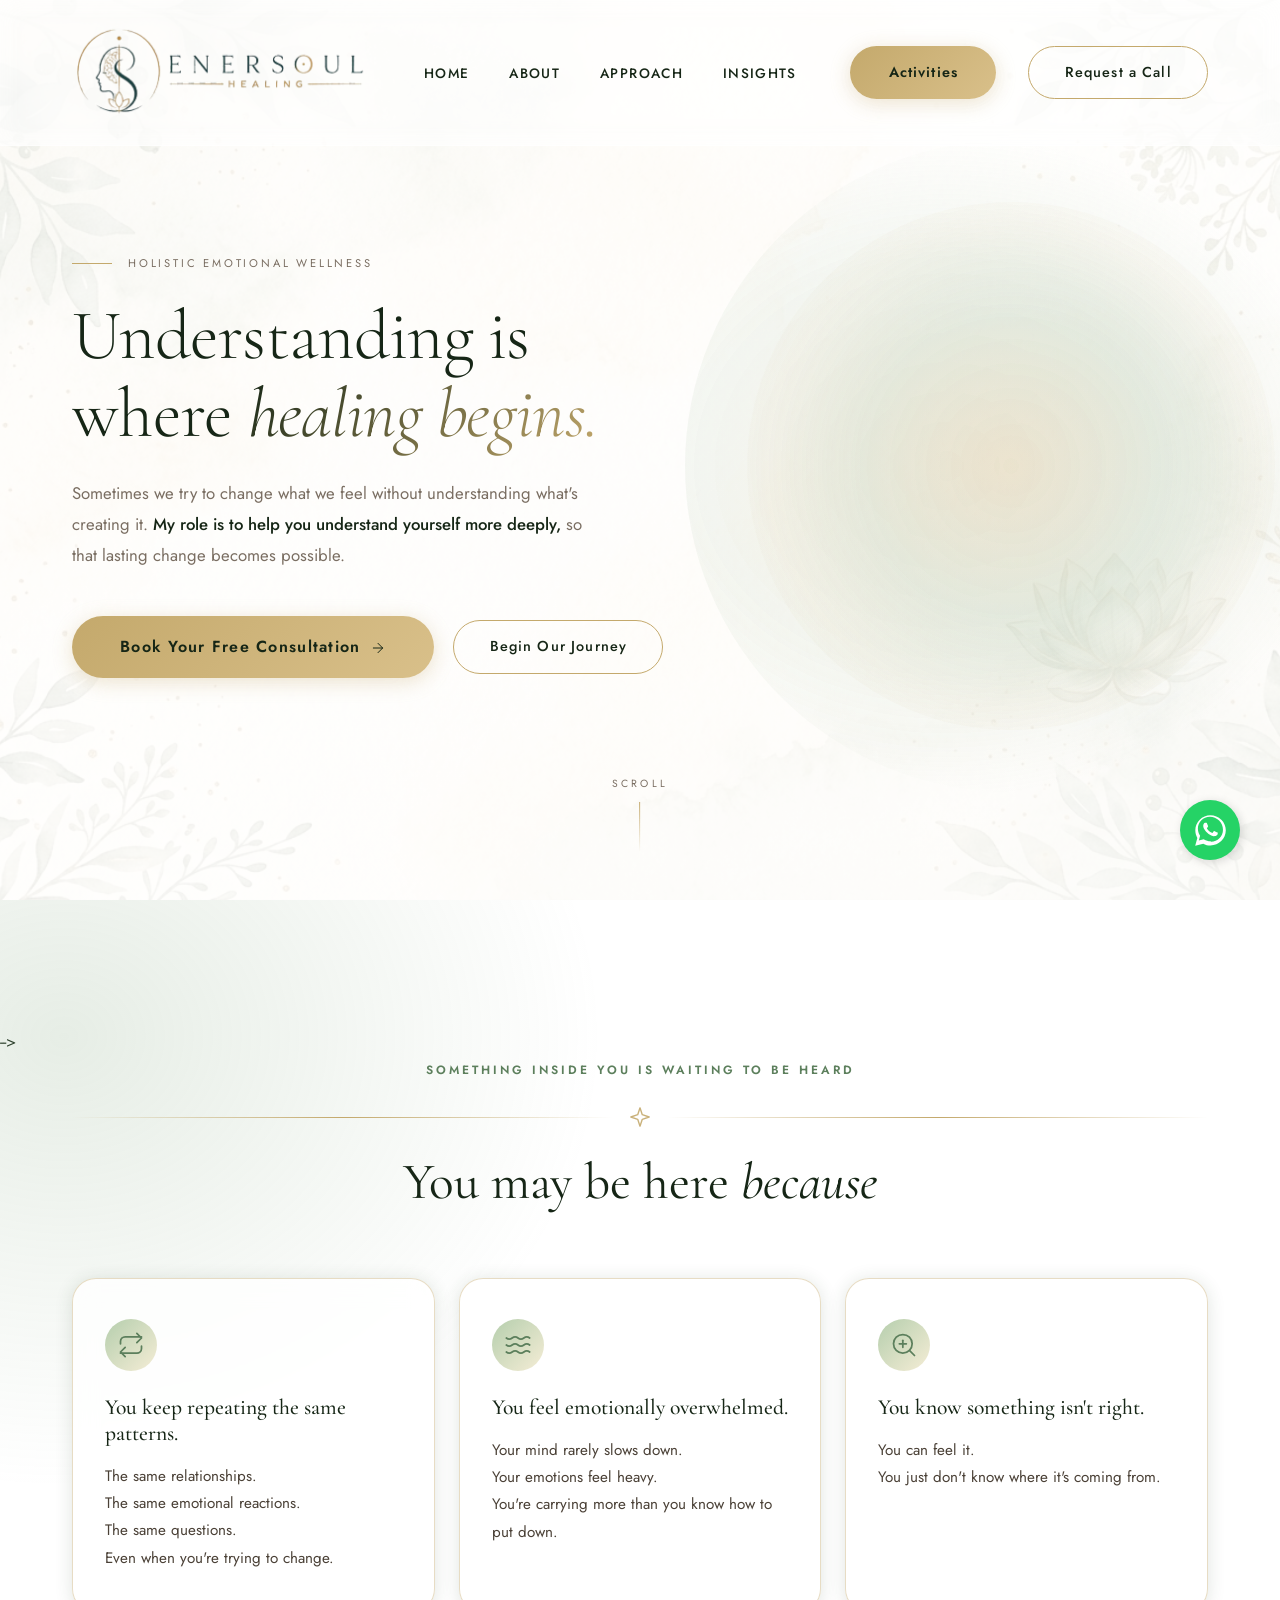
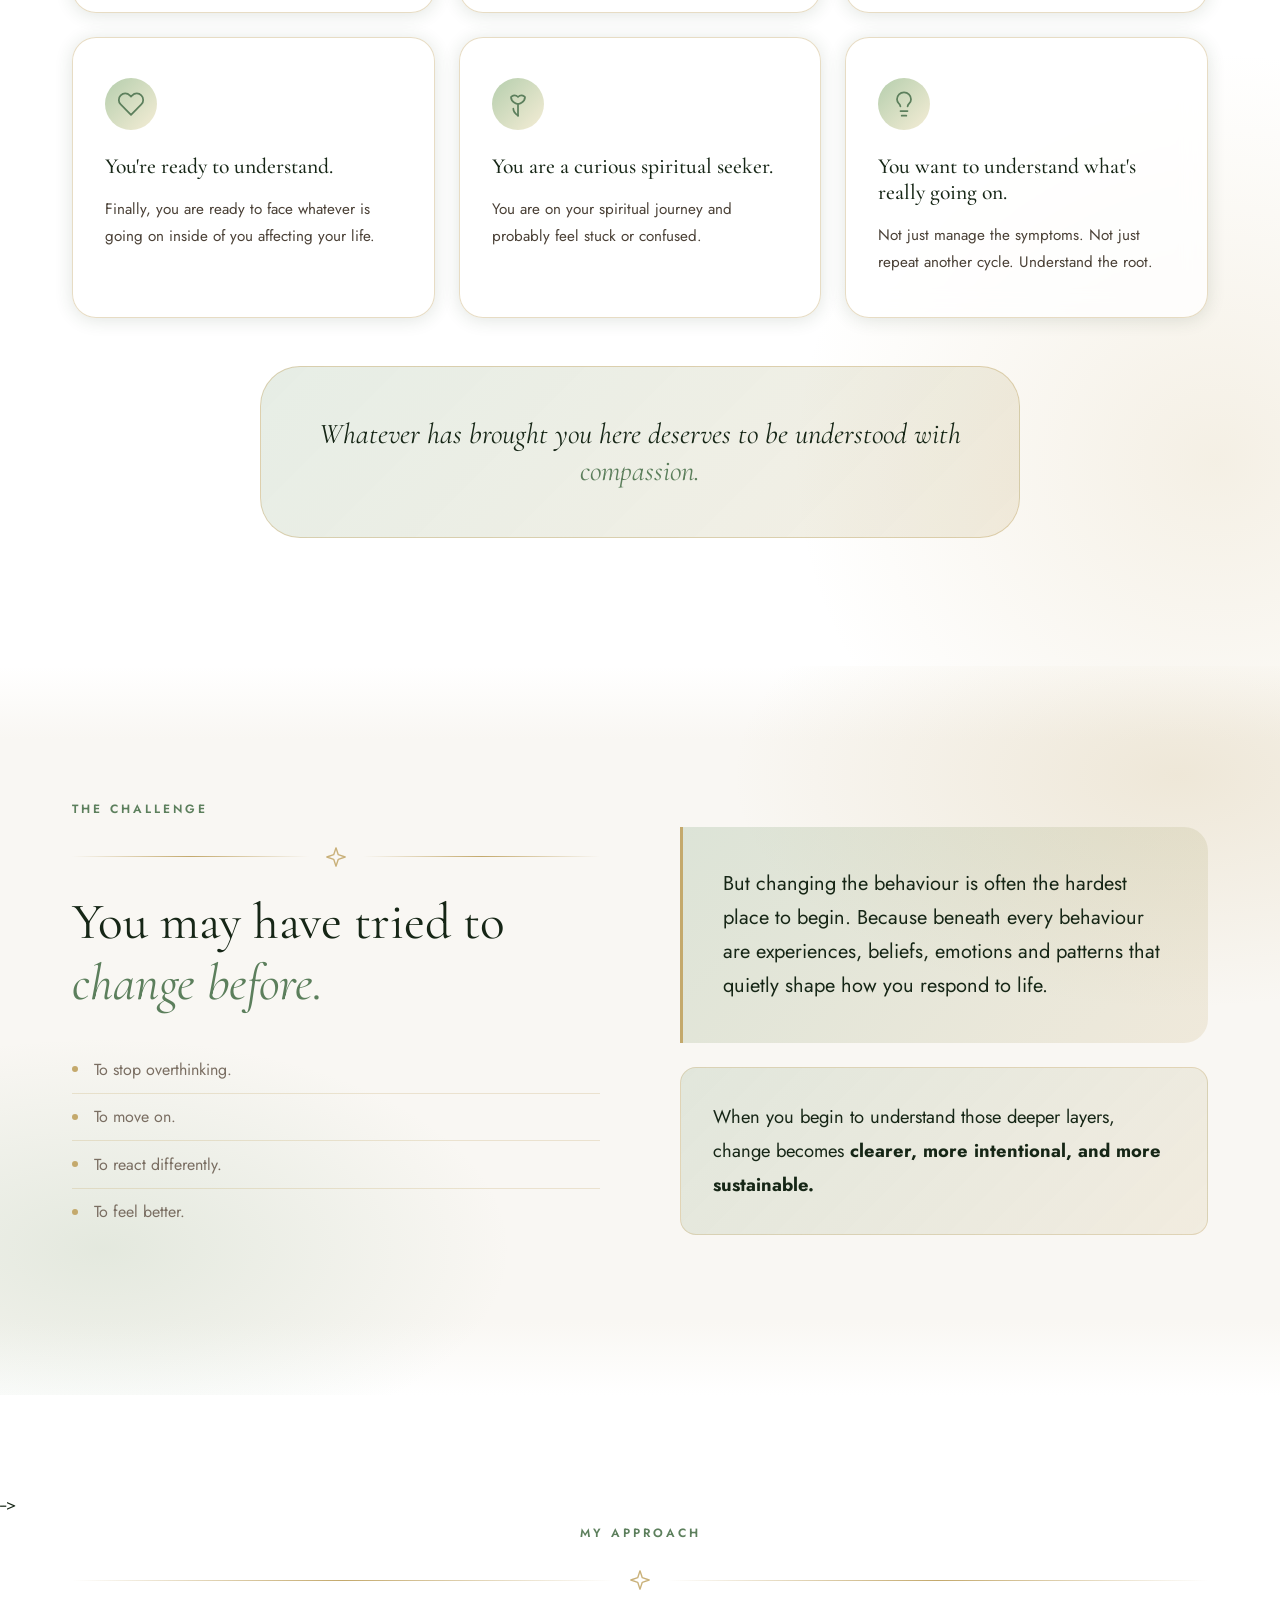
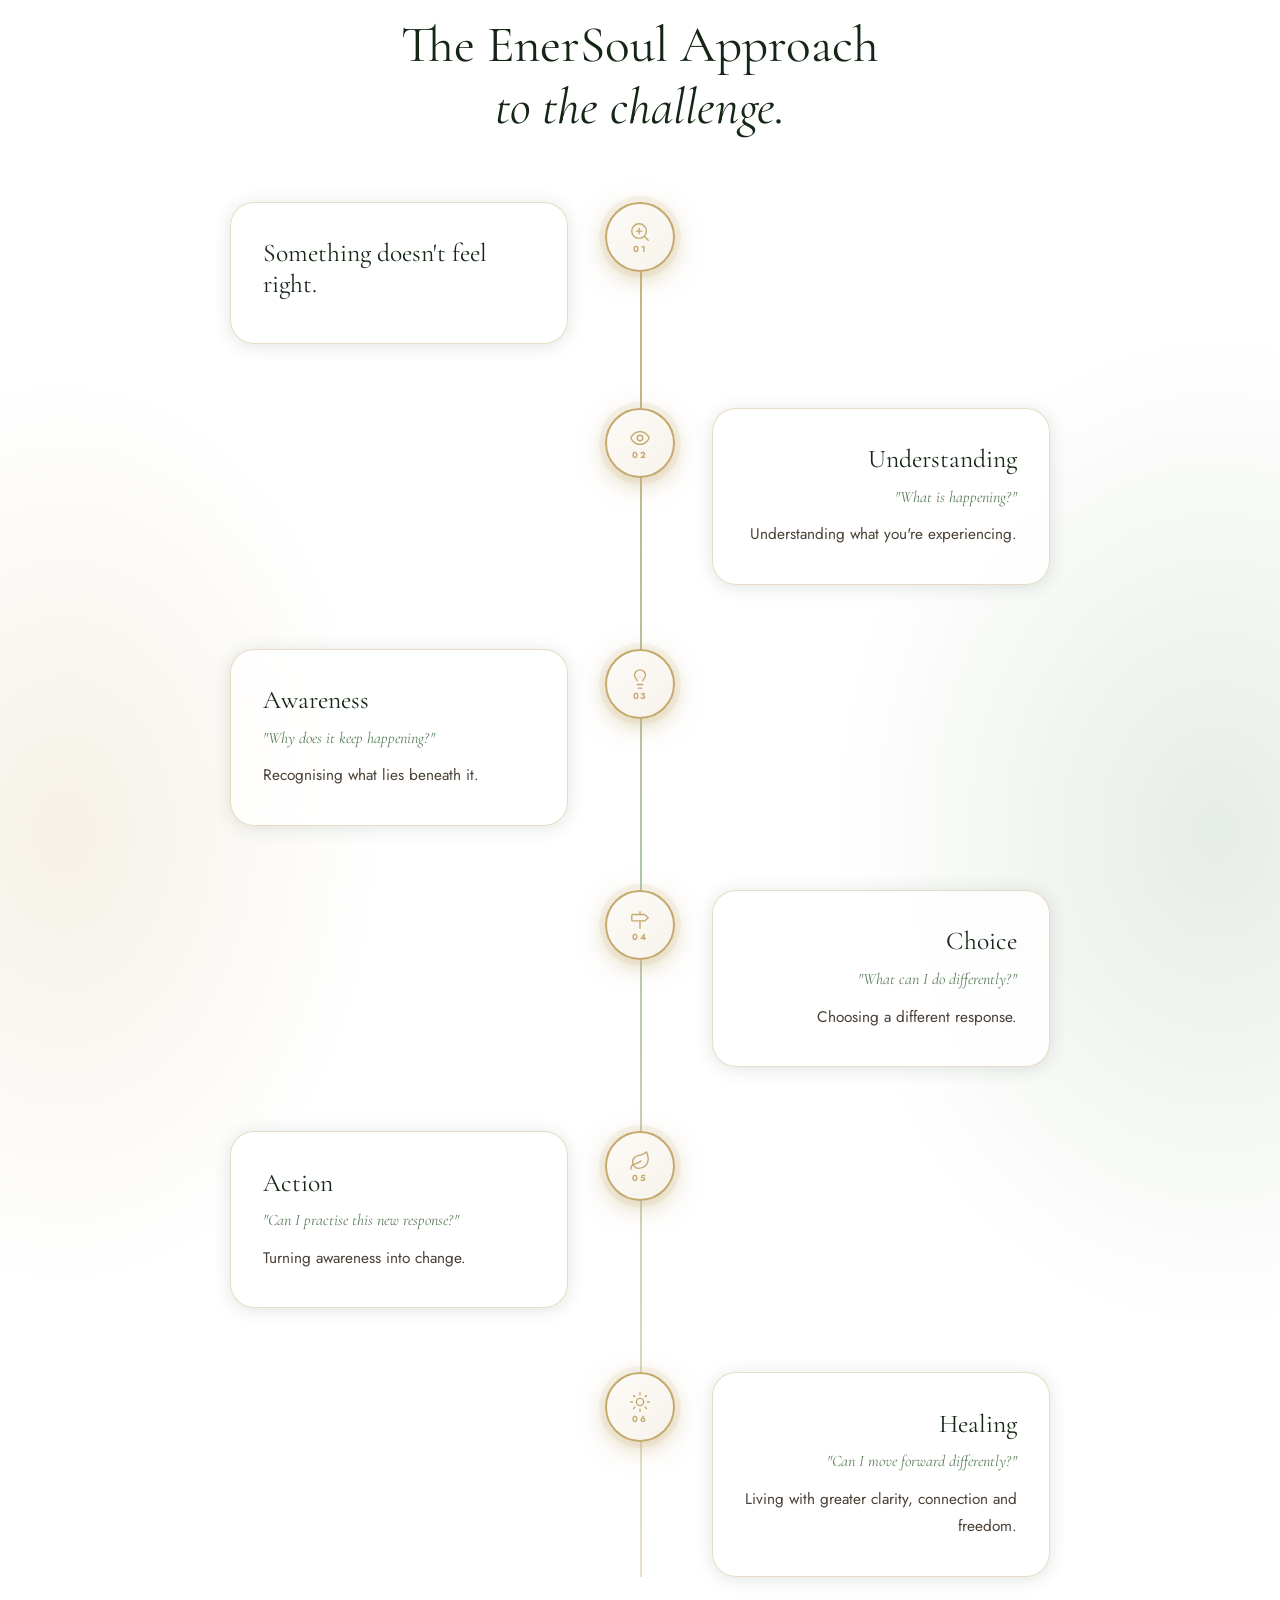
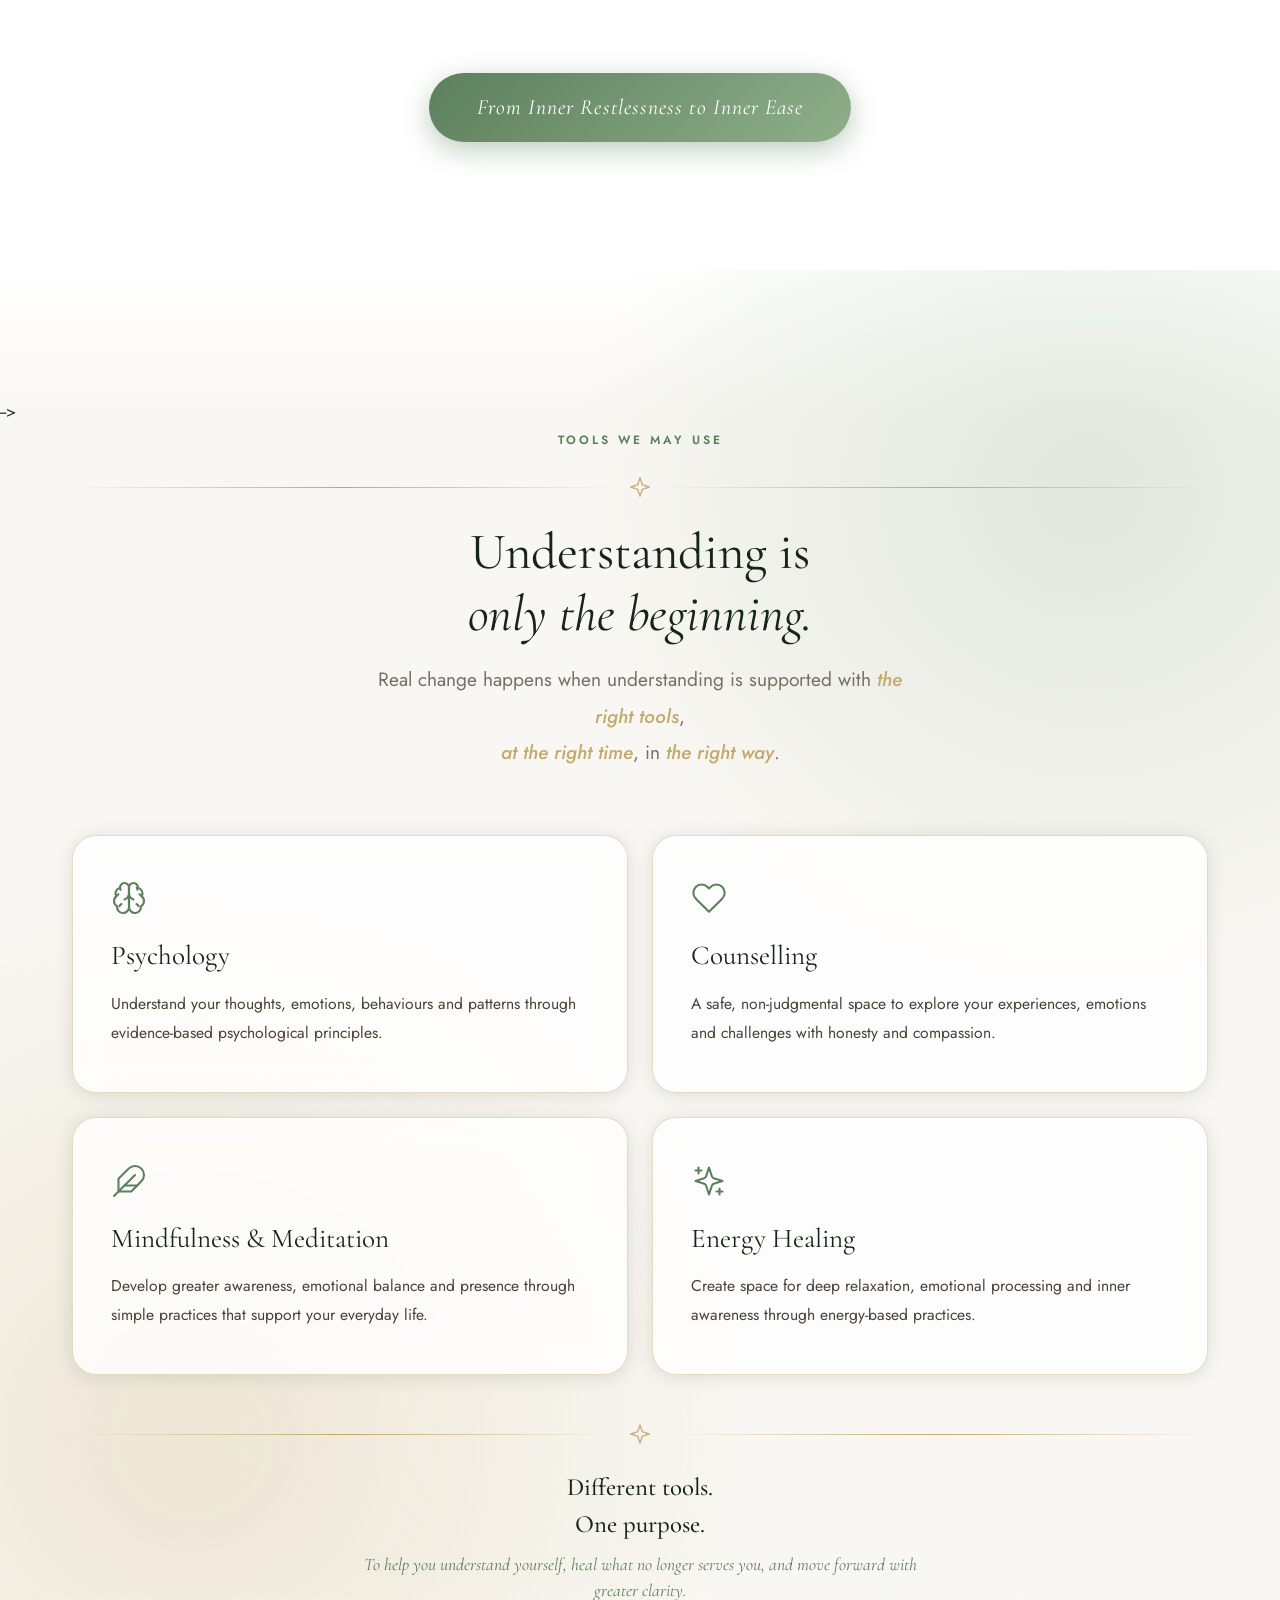
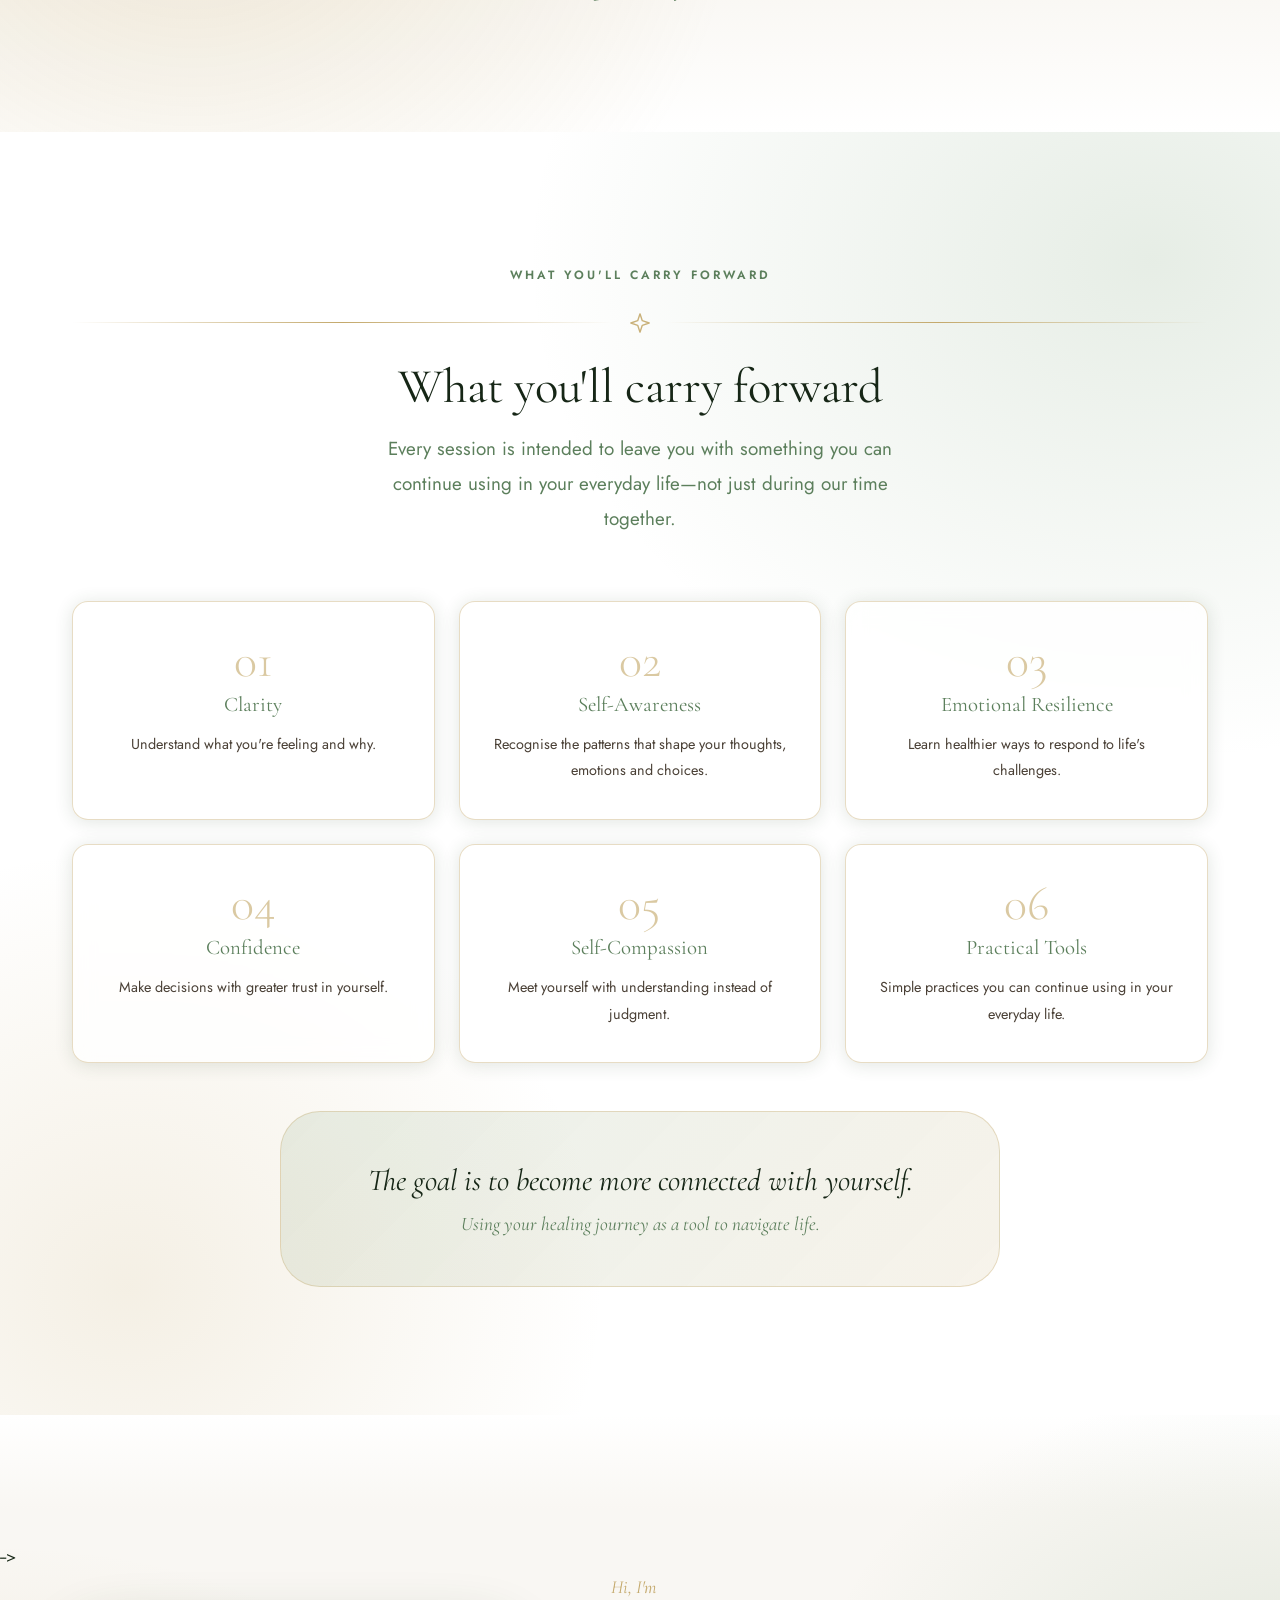
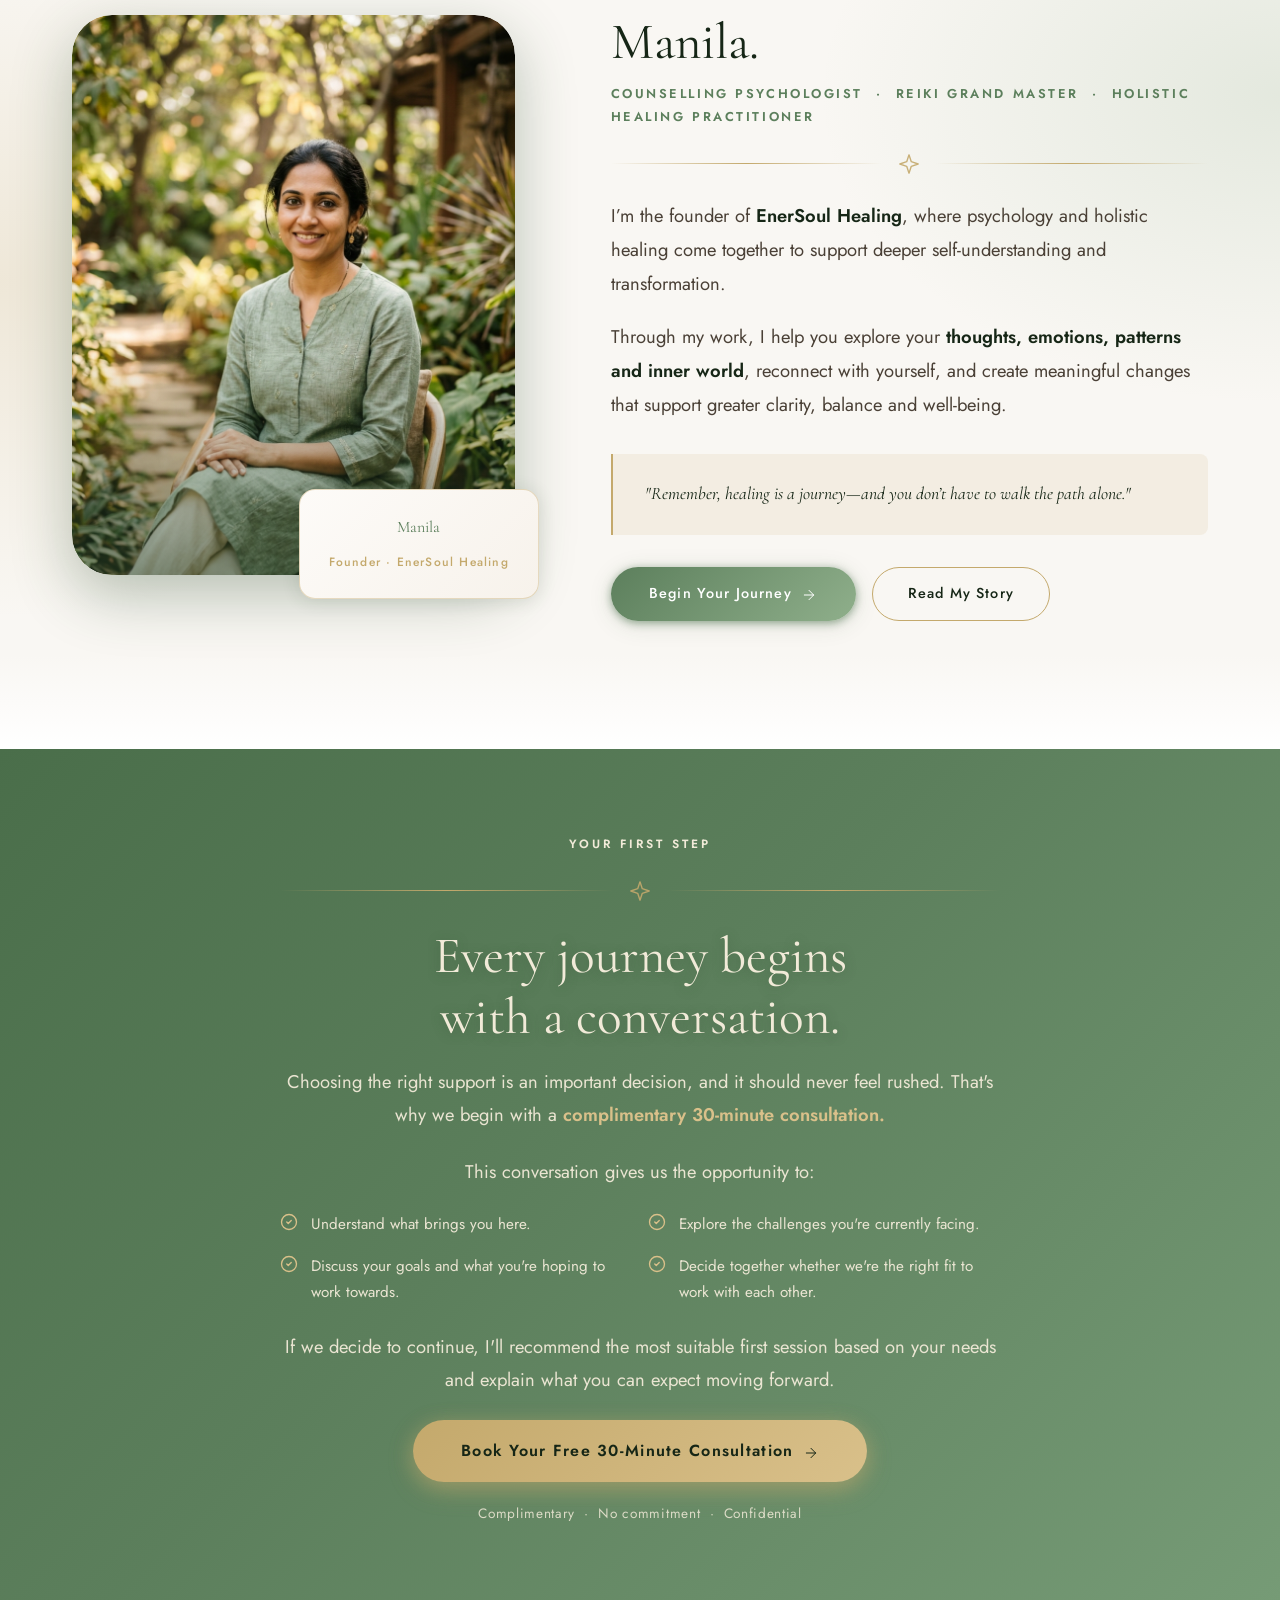
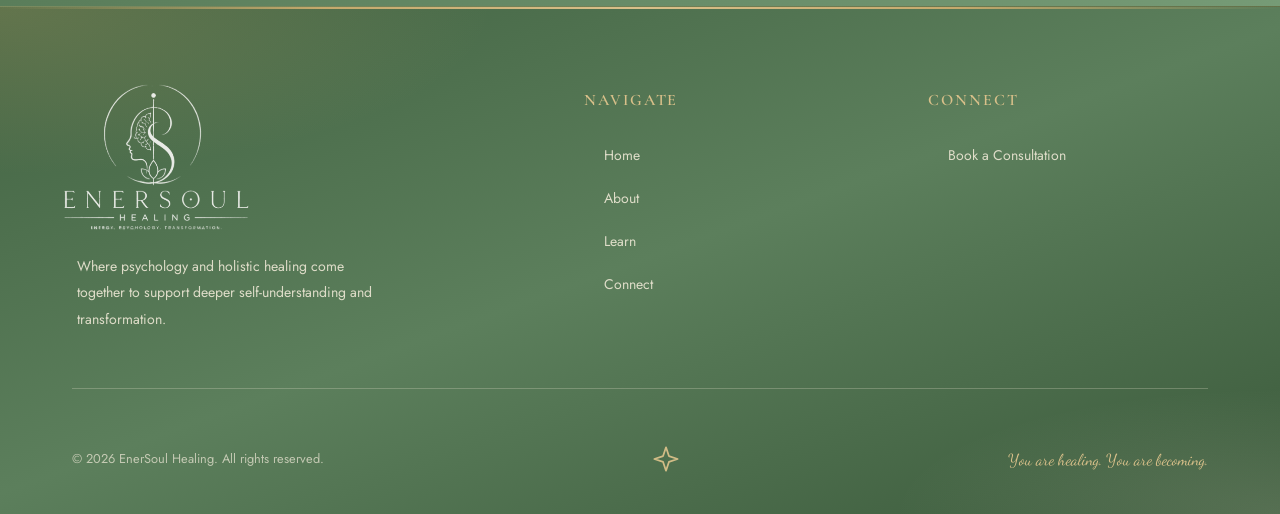
==== index.html @ 6e1fced9 "feat: implement site-wide asset updates, background masking, and automated site management scripts" ====
<!DOCTYPE html>
<html lang="en">

<head>
  <meta charset="UTF-8" />
  <meta name="viewport" content="width=device-width, initial-scale=1.0" />
  <meta name="description"
    content="EnerSoul Healing — Where psychology meets holistic healing. Counselling, energy work and mindfulness with Manila. Book your free 30-minute consultation today." />
  <meta name="keywords"
    content="holistic healing, counselling psychologist, emotional wellness, reiki, mindfulness, inner peace, EnerSoul Healing" />
  <meta property="og:title" content="EnerSoul Healing — Understanding is where healing begins." />
  <meta property="og:description"
    content="A holistic emotional wellness practice where psychology and energy healing come together for deeper self-understanding and transformation." />
  <title>EnerSoul Healing — Understanding is where healing begins.</title>

  <!-- Favicon — Minimalist star/diamond -->
  <link rel="icon" type="image/svg+xml"
    href="data:image/svg+xml,<svg xmlns='http://www.w3.org/2000/svg' viewBox='0 0 24 24' fill='none' stroke='%23C4A96C' stroke-width='1.5' stroke-linecap='round' stroke-linejoin='round'><path d='M12 2L14.5 9.5L22 12L14.5 14.5L12 22L9.5 14.5L2 12L9.5 9.5Z'/></svg>" />

  <!-- Stylesheets -->
  <link rel="stylesheet" href="css/style.css" />
  <link rel="stylesheet" href="css/animations.css" />

  <style>
    /* ── SVG Icon System ── */
    .icon {
      display: inline-block;
      width: 1em;
      height: 1em;
      vertical-align: middle;
      fill: none;
      stroke: currentColor;
      stroke-width: 1.5;
      stroke-linecap: round;
      stroke-linejoin: round;
      flex-shrink: 0;
    }

    /* Reason icon wrapper — uses gradient fill circle */
    .reason-icon .icon {
      width: 28px;
      height: 28px;
    }

    .reason-icon {
      color: var(--sage-deep);
    }

    /* Timeline node icon */
    .timeline-node .icon {
      width: 22px;
      height: 22px;
      color: var(--gold);
    }

    /* Modality icon — larger */
    .modality-icon .icon {
      width: 36px;
      height: 36px;
      color: var(--sage-deep);
    }

    /* Pillar label icon */
    .pillar__icon {
      width: 20px;
      height: 20px;
      color: var(--gold);
      flex-shrink: 0;
    }

    /* Gold divider lotus */
    .gold-divider__lotus .icon {
      width: 22px;
      height: 22px;
      color: var(--gold);
      opacity: 0.9;
    }

    /* CTA check icon */
    .cta-check-icon .icon {
      width: 18px;
      height: 18px;
      color: var(--gold-light);
    }

    /* Footer lotus */
    .footer-lotus .icon {
      width: 28px;
      height: 28px;
      color: rgba(196, 169, 108, 0.9);
    }

    /* Button arrow */
    .btn-arrow .icon {
      width: 16px;
      height: 16px;
      transition: transform 0.3s ease;
    }

    .btn:hover .btn-arrow .icon {
      transform: translateX(5px);
    }
  </style>
</head>

<body>


  <!-- ════════════════════════════════════════
       SVG ICON SPRITE (hidden)
  ════════════════════════════════════════ -->
  <svg xmlns="http://www.w3.org/2000/svg" style="display:none" aria-hidden="true">
    <defs>

      <!-- Lotus / divider motif (changed to 4-point star) -->
      <symbol id="icon-lotus" viewBox="0 0 24 24" fill="none" stroke-linecap="round" stroke-linejoin="round">
        <path d="M12 2L14.5 9.5L22 12L14.5 14.5L12 22L9.5 14.5L2 12L9.5 9.5Z" />
      </symbol>

      <!-- Cycle / patterns (reason 1) -->
      <symbol id="icon-cycle" viewBox="0 0 24 24" fill="none" stroke-linecap="round" stroke-linejoin="round">
        <path d="M17 2l4 4-4 4" />
        <path d="M3 11V9a4 4 0 0 1 4-4h14" />
        <path d="M7 22l-4-4 4-4" />
        <path d="M21 13v2a4 4 0 0 1-4 4H3" />
      </symbol>

      <!-- Waves / overwhelm (reason 2) -->
      <symbol id="icon-waves" viewBox="0 0 24 24" fill="none" stroke-linecap="round" stroke-linejoin="round">
        <path d="M2 6c.6.5 1.2 1 2.5 1C7 7 7 5 9.5 5c2.6 0 2.4 2 5 2 2.5 0 2.5-2 5-2 1.3 0 1.9.5 2.5 1" />
        <path d="M2 12c.6.5 1.2 1 2.5 1 2.5 0 2.5-2 5-2 2.6 0 2.4 2 5 2 2.5 0 2.5-2 5-2 1.3 0 1.9.5 2.5 1" />
        <path d="M2 18c.6.5 1.2 1 2.5 1 2.5 0 2.5-2 5-2 2.6 0 2.4 2 5 2 2.5 0 2.5-2 5-2 1.3 0 1.9.5 2.5 1" />
      </symbol>

      <!-- Search / something isn't right (reason 3) -->
      <symbol id="icon-search" viewBox="0 0 24 24" fill="none" stroke-linecap="round" stroke-linejoin="round">
        <circle cx="11" cy="11" r="8" />
        <path d="m21 21-4.35-4.35" />
        <line x1="11" y1="8" x2="11" y2="14" />
        <line x1="8" y1="11" x2="14" y2="11" />
      </symbol>

      <!-- Seedling / ready to understand (reason 4) -->
      <symbol id="icon-seedling" viewBox="0 0 24 24" fill="none" stroke-linecap="round" stroke-linejoin="round">
        <path d="M12 22V12" />
        <path d="M12 12C12 12 6 11 6 6C6 6 9 3 12 6C15 3 18 6 18 6C18 11 12 12 12 12Z" />
        <path d="M12 22C12 22 8 19 8 16" />
      </symbol>

      <!-- Star / spiritual seeker (reason 5) -->
      <symbol id="icon-star" viewBox="0 0 24 24" fill="none" stroke-linecap="round" stroke-linejoin="round">
        <polygon
          points="12 2 15.09 8.26 22 9.27 17 14.14 18.18 21.02 12 17.77 5.82 21.02 7 14.14 2 9.27 8.91 8.26 12 2" />
      </symbol>

      <!-- Eye / understanding (timeline 1) -->
      <symbol id="icon-eye" viewBox="0 0 24 24" fill="none" stroke-linecap="round" stroke-linejoin="round">
        <path d="M2 12s3-7 10-7 10 7 10 7-3 7-10 7-10-7-10-7Z" />
        <circle cx="12" cy="12" r="3" />
      </symbol>

      <!-- Lightbulb / awareness (timeline 2) -->
      <symbol id="icon-bulb" viewBox="0 0 24 24" fill="none" stroke-linecap="round" stroke-linejoin="round">
        <path d="M9 18h6" />
        <path d="M10 22h4" />
        <path
          d="M15.09 14c.18-.98.65-1.74 1.41-2.5A4.65 4.65 0 0 0 18 8 6 6 0 0 0 6 8c0 1 .23 2.23 1.5 3.5A4.61 4.61 0 0 1 8.91 14" />
      </symbol>

      <!-- Milestone / choice (timeline 3) -->
      <symbol id="icon-branch" viewBox="0 0 24 24" fill="none" stroke-linecap="round" stroke-linejoin="round">
        <path d="M12 13v8" />
        <path d="M12 3v3" />
        <path d="M4 6a1 1 0 0 0-1 1v5a1 1 0 0 0 1 1h13l4-3.5L17 6Z" />
      </symbol>

      <!-- Leaf / action (timeline 4) -->
      <symbol id="icon-leaf" viewBox="0 0 24 24" fill="none" stroke-linecap="round" stroke-linejoin="round">
        <path d="M11 20A7 7 0 0 1 9.8 6.1C15.5 5 17 4.48 19 2c1 2 2 4.18 2 8 0 5.5-4.78 10-10 10Z" />
        <path d="M2 21c0-3 1.85-5.36 5.08-6C9.5 14.52 12 13 13 12" />
      </symbol>

      <!-- Sun / healing (timeline 5) -->
      <symbol id="icon-healing" viewBox="0 0 24 24" fill="none" stroke-linecap="round" stroke-linejoin="round">
        <circle cx="12" cy="12" r="4" />
        <path d="M12 2v2" />
        <path d="M12 20v2" />
        <path d="m4.93 4.93 1.41 1.41" />
        <path d="m17.66 17.66 1.41 1.41" />
        <path d="M2 12h2" />
        <path d="M20 12h2" />
        <path d="m6.34 17.66-1.41 1.41" />
        <path d="m19.07 4.93-1.41 1.41" />
      </symbol>

      <!-- Brain / psychology (modality 1) -->
      <symbol id="icon-brain" viewBox="0 0 24 24" fill="none" stroke-linecap="round" stroke-linejoin="round">
        <path d="M12 5a3 3 0 1 0-5.997.125 4 4 0 0 0-2.526 5.77 4 4 0 0 0 .556 6.588A4 4 0 1 0 12 18Z" />
        <path d="M12 5a3 3 0 1 1 5.997.125 4 4 0 0 1 2.526 5.77 4 4 0 0 1-.556 6.588A4 4 0 1 1 12 18Z" />
        <path d="M15 13a4.5 4.5 0 0 1-3-4 4.5 4.5 0 0 1-3 4" />
        <path d="M17.6 6.5a3 3 0 0 0-.4-1.4" />
        <path d="M6 5.1a3 3 0 0 0 .4 1.4" />
        <path d="M3.5 10.9A4 4 0 0 1 5 9.5" />
        <path d="M20.5 10.9A4 4 0 0 0 19 9.5" />
        <path d="M5.6 17.5A4 4 0 0 1 7 16" />
        <path d="M18.4 17.5A4 4 0 0 0 17 16" />
        <path d="M12 5v13" />
      </symbol>

      <!-- Heart-hands / counselling (modality 2) -->
      <symbol id="icon-heart" viewBox="0 0 24 24" fill="none" stroke-linecap="round" stroke-linejoin="round">
        <path
          d="M20.84 4.61a5.5 5.5 0 0 0-7.78 0L12 5.67l-1.06-1.06a5.5 5.5 0 0 0-7.78 7.78l1.06 1.06L12 21.23l7.78-7.78 1.06-1.06a5.5 5.5 0 0 0 0-7.78z" />
      </symbol>

      <!-- Feather / mindfulness (modality 3) -->
      <symbol id="icon-feather" viewBox="0 0 24 24" fill="none" stroke-linecap="round" stroke-linejoin="round">
        <path d="M20.24 12.24a6 6 0 0 0-8.49-8.49L5 10.5V19h8.5z" />
        <line x1="16" y1="8" x2="2" y2="22" />
        <line x1="17.5" y1="15" x2="9" y2="15" />
      </symbol>

      <!-- Zap / energy healing (modality 4) -->
      <symbol id="icon-zap" viewBox="0 0 24 24" fill="none" stroke-linecap="round" stroke-linejoin="round">
        <path d="M13 2 3 14h9l-1 8 10-12h-9l1-8z" />
      </symbol>

      <!-- Circle-dot / Mind pillar -->
      <symbol id="icon-mind" viewBox="0 0 24 24" fill="none" stroke-linecap="round" stroke-linejoin="round">
        <circle cx="12" cy="12" r="10" />
        <path d="M12 6v6l4 2" />
      </symbol>

      <!-- Ripple / Emotion pillar -->
      <symbol id="icon-emotion" viewBox="0 0 24 24" fill="none" stroke-linecap="round" stroke-linejoin="round">
        <circle cx="12" cy="12" r="4" />
        <path d="M12 2a10 10 0 0 1 0 20" />
        <path d="M12 2a10 10 0 0 0 0 20" />
      </symbol>

      <!-- Sparkles / Energy pillar -->
      <symbol id="icon-sparkles" viewBox="0 0 24 24" fill="none" stroke-linecap="round" stroke-linejoin="round">
        <path
          d="m12 3-1.912 5.813a2 2 0 0 1-1.275 1.275L3 12l5.813 1.912a2 2 0 0 1 1.275 1.275L12 21l1.912-5.813a2 2 0 0 1 1.275-1.275L21 12l-5.813-1.912a2 2 0 0 1-1.275-1.275L12 3Z" />
        <path d="M5 3v4" />
        <path d="M19 17v4" />
        <path d="M3 5h4" />
        <path d="M17 19h4" />
      </symbol>

      <!-- Moon / Subconscious pillar -->
      <symbol id="icon-moon" viewBox="0 0 24 24" fill="none" stroke-linecap="round" stroke-linejoin="round">
        <path d="M12 3a6 6 0 0 0 9 9 9 9 0 1 1-9-9Z" />
      </symbol>

      <!-- Infinity / Soul pillar -->
      <symbol id="icon-infinity" viewBox="0 0 24 24" fill="none" stroke-linecap="round" stroke-linejoin="round">
        <path d="M12 12c-2-2.5-4-4-6-4a4 4 0 0 0 0 8c2 0 4-1.5 6-4z" />
        <path d="M12 12c2 2.5 4 4 6 4a4 4 0 0 0 0-8c-2 0-4 1.5-6 4z" />
      </symbol>

      <!-- Check / CTA list -->
      <symbol id="icon-check" viewBox="0 0 24 24" fill="none" stroke-linecap="round" stroke-linejoin="round">
        <circle cx="12" cy="12" r="10" />
        <polyline points="9 12 11 14 15 10" />
      </symbol>

      <!-- Arrow right / buttons -->
      <symbol id="icon-arrow" viewBox="0 0 24 24" fill="none" stroke-linecap="round" stroke-linejoin="round">
        <line x1="5" y1="12" x2="19" y2="12" />
        <polyline points="12 5 19 12 12 19" />
      </symbol>

    </defs>
  </svg>

  <!-- ════════════════════════════════════════
       NAVIGATION
  ════════════════════════════════════════ -->
  <nav id="navbar" role="navigation" aria-label="Main navigation">
    <div class="container nav-inner">

      <a href="#hero" class="nav-logo" aria-label="EnerSoul Healing home">
        <img src="assets/logoNav2-removebg-preview.png" alt="EnerSoul Healing Logo" class="nav-logo__img" />
      </a>

      <ul class="nav-links" role="list">
        <li><a href="index.html">Home</a></li>
        <li><a href="about.html">About</a></li>
        <li><a href="index.html#section-modalities">approach</a></li>
        <li><a href="blog.html">Insights</a></li>
      </ul>

      <div class="nav-cta">
        <a href="updates.html" class="btn btn--gold" style="margin-right: 1rem;">Activities</a>
        <a href="#section-cta" class="btn btn--outline" id="nav-book-btn">Request a Call</a>
      </div>

      <!-- Mobile toggle -->
      <button class="nav-toggle" id="nav-toggle" aria-label="Open menu" aria-expanded="false">
        <span></span><span></span><span></span>
      </button>
    </div>
  </nav>

  <!-- Mobile Menu -->
  <div class="mobile-menu" id="mobile-menu" role="dialog" aria-modal="true" aria-label="Mobile navigation">
    <a href="index.html">Home</a>
    <a href="about.html">About</a>
    <a href="index.html#section-modalities">approach</a>
    <a href="blog.html">Insights</a>
    <a href="about.html#section-philosophy">Philosophy</a>
    <a href="updates.html" class="btn btn--gold" style="margin-top:1rem;">Activities</a>
    <a href="#section-cta" class="btn btn--primary" style="margin-top:1rem;">Request a Call</a>
  </div>

  <!-- ════════════════════════════════════════
       HERO — SECTION 1
  ════════════════════════════════════════ -->
  <section id="hero" aria-label="Hero section">

    <div class="hero-bg" aria-hidden="true"></div>

    <!-- Geometric corner accents -->
    <!-- <svg class="geo-accent geo-accent--tl" width="180" height="180" viewBox="0 0 180 180" fill="none"
      aria-hidden="true">
      <circle cx="20" cy="20" r="2" fill="#C4A96C" opacity="0.72" />
      <circle cx="50" cy="15" r="1.5" fill="#8FAF8B" opacity="0.9" />
      <circle cx="15" cy="55" r="1.5" fill="#8FAF8B" opacity="0.72" />
      <circle cx="80" cy="25" r="1" fill="#C4A96C" opacity="0.63" />
      <line x1="30" y1="60" x2="90" y2="10" stroke="#C4A96C" stroke-width="0.6" opacity="0.45" />
      <line x1="10" y1="80" x2="60" y2="10" stroke="#8FAF8B" stroke-width="0.6" opacity="0.45" />
      <path d="M40 40 L46 34 L52 40 L46 46Z" stroke="#C4A96C" stroke-width="0.7" fill="none" opacity="0.54" />
    </svg> -->

    <!-- <svg class="geo-accent geo-accent--br" width="180" height="180" viewBox="0 0 180 180" fill="none"
      aria-hidden="true">
      <circle cx="160" cy="160" r="2" fill="#C4A96C" opacity="0.72" />
      <circle cx="130" cy="165" r="1.5" fill="#8FAF8B" opacity="0.9" />
      <circle cx="165" cy="125" r="1.5" fill="#8FAF8B" opacity="0.72" />
      <circle cx="100" cy="155" r="1" fill="#C4A96C" opacity="0.63" />
      <line x1="150" y1="120" x2="90" y2="170" stroke="#C4A96C" stroke-width="0.6" opacity="0.45" />
      <path d="M134 134 L140 128 L146 134 L140 140Z" stroke="#C4A96C" stroke-width="0.7" fill="none" opacity="0.54" />
    </svg> -->

    <div class="container">
      <div class="hero-split">

        <!-- Left: text content -->
        <div class="hero-content">
          <div class="hero-eyebrow">
            <span class="hero-eyebrow__line"></span>
            <span
              style="font-size:0.7rem;letter-spacing:0.25em;text-transform:uppercase;color:var(--taupe);font-family:var(--font-body);">Holistic
              Emotional Wellness</span>
          </div>
          <h1 class="hero-heading">
            Understanding is<br />
            where <em>healing begins.</em>
          </h1>

          <p class="hero-subheading">
            Sometimes we try to change what we feel without understanding what's creating it.
            <strong>My role is to help you understand yourself more deeply,</strong>
            so that lasting change becomes possible.
          </p>

          <div class="hero-actions">
            <a href="https://wa.me/919024952636?text=Hi%2C%20I%20would%20like%20to%20enquire%20about%20your%20approach."
              target="_blank" class="btn btn--gold btn--lg" id="hero-cta-primary">
              Book Your Free Consultation
              <span class="btn-arrow"><svg class="icon">
                  <use href="#icon-arrow" />
                </svg></span>
            </a>
            <a href="#section-reasons" class="btn btn--outline" id="hero-cta-secondary">
              Begin Our Journey
            </a>
          </div>
        </div>

        <!-- Right: logo animation (green-screen keyed via canvas) -->
        <div class="hero-video-wrap" aria-hidden="true">
          <!-- Ambient halo background -->
          <div
            style="position:absolute;inset:-18%;border-radius:50%;background:radial-gradient(ellipse at 40% 50%, rgba(196,169,108,0.13) 0%, rgba(143,175,139,0.1) 45%, transparent 72%);z-index:0;pointer-events:none;">
          </div>

          <div class="hero-video-ring hero-video-ring--outer"></div>
          <div class="hero-video-ring hero-video-ring--inner"></div>

          <!-- Hidden source video with no-bg green-screen version -->
          <video id="hero-logo-src" class="hero-logo-video-src" src="assets/logoanimation.mp4" autoplay loop muted
            playsinline crossorigin="anonymous" aria-hidden="true"></video>

          <!-- Canvas where green pixels are replaced with transparent -->
          <canvas id="hero-logo-canvas" class="hero-logo-canvas" aria-hidden="true"></canvas>

          <div class="hero-video-glow"></div>
        </div>

      </div>
    </div>

    <div class="hero-scroll" aria-hidden="true">
      <span class="hero-scroll__text">Scroll</span>
      <div class="hero-scroll__line"></div>
    </div>
  </section>

  <!-- ════════════════════════════════════════
       YOU MAY BE HERE — SECTION 2
  ════════════════════════════════════════ -->
  <section id="section-reasons" aria-label="Why you may be here">

    <!-- Sacred geometry: concentric rings top-right -->
    <!-- <svg class="section-decor section-decor--tr" width="260" height="260" viewBox="0 0 260 260" fill="none"
      aria-hidden="true">
      <circle cx="230" cy="30" r="80" stroke="#C4A96C" stroke-width="0.6" opacity="0.32" />
      <circle cx="230" cy="30" r="55" stroke="#8FAF8B" stroke-width="0.6" opacity="0.32" />
      <circle cx="230" cy="30" r="32" stroke="#C4A96C" stroke-width="0.8" opacity="0.27" />
      <!-- diamond node -->
    <path d="M228 28 L232 24 L236 28 L232 32Z" stroke="#C4A96C" stroke-width="0.8" fill="none" opacity="0.63" />
    <!-- radiating lines -->
    <line x1="230" y1="30" x2="170" y2="90" stroke="#C4A96C" stroke-width="0.5" opacity="0.22" />
    <line x1="230" y1="30" x2="260" y2="80" stroke="#8FAF8B" stroke-width="0.5" opacity="0.22" />
    </svg> -->

    <!-- Dot cluster bottom-left -->
    <!-- <svg class="section-decor section-decor--bl" width="180" height="180" viewBox="0 0 180 180" fill="none"
      aria-hidden="true">
      <circle cx="30" cy="150" r="2.5" fill="#8FAF8B" opacity="0.45" />
      <circle cx="55" cy="160" r="1.8" fill="#C4A96C" opacity="0.36" />
      <circle cx="20" cy="125" r="1.5" fill="#8FAF8B" opacity="0.32" />
      <circle cx="75" cy="155" r="1.2" fill="#C4A96C" opacity="0.32" />
      <circle cx="45" cy="140" r="1" fill="#8FAF8B" opacity="0.27" />
      <line x1="30" y1="150" x2="75" y2="130" stroke="#C4A96C" stroke-width="0.5" opacity="0.22" />
    </svg> -->

    <div class="container">

      <div class="section-header reveal">
        <span class="section-label">Something inside you is waiting to be heard</span>
        <div class="gold-divider" aria-hidden="true">
          <span class="gold-divider__lotus"><svg class="icon">
              <use href="#icon-lotus" />
            </svg></span>
        </div>
        <h2>You may be here <em>because</em></h2>
      </div>

      <div class="reasons-grid stagger-children">

        <div class="reason-card" id="reason-card-1">
          <div class="reason-icon" aria-hidden="true">
            <svg class="icon">
              <use href="#icon-cycle" />
            </svg>
          </div>
          <h3>You keep repeating the same patterns.</h3>
          <p>The same relationships.<br />
            The same emotional reactions.<br />
            The same questions.<br />
            Even when you're trying to change.</p>
        </div>

        <div class="reason-card" id="reason-card-2">
          <div class="reason-icon" aria-hidden="true">
            <svg class="icon">
              <use href="#icon-waves" />
            </svg>
          </div>
          <h3>You feel emotionally overwhelmed.</h3>
          <p>Your mind rarely slows down.<br />
            Your emotions feel heavy.<br />
            You're carrying more than you know how to put down.</p>
        </div>

        <div class="reason-card" id="reason-card-3">
          <div class="reason-icon" aria-hidden="true">
            <svg class="icon">
              <use href="#icon-search" />
            </svg>
          </div>
          <h3>You know something isn't right.</h3>
          <p>You can feel it.<br />
            You just don't know where it's coming from.</p>
        </div>

        <div class="reason-card" id="reason-card-4">
          <div class="reason-icon" aria-hidden="true">
            <svg class="icon">
              <use href="#icon-heart" />
            </svg>
          </div>
          <h3>You're ready to understand.</h3>
          <p>Finally, you are ready to face whatever is going on inside of you affecting your life.</p>
        </div>

        <div class="reason-card" id="reason-card-5">
          <div class="reason-icon" aria-hidden="true">
            <svg class="icon">
              <use href="#icon-seedling" />
            </svg>
          </div>
          <h3>You are a curious spiritual seeker.</h3>
          <p>You are on your spiritual journey and probably feel stuck or confused.</p>
        </div>

        <div class="reason-card" id="reason-card-6">
          <div class="reason-icon" aria-hidden="true">
            <svg class="icon">
              <use href="#icon-bulb" />
            </svg>
          </div>
          <h3>You want to understand what's really going on.</h3>
          <p>Not just manage the symptoms. Not just repeat another cycle. Understand the root.</p>
        </div>

      </div>

      <div class="reasons-bottom reveal">
        <p>Whatever has brought you here deserves to be understood with <em>compassion.</em></p>
      </div>

    </div>
  </section>

  <!-- ════════════════════════════════════════
       CHANGE NARRATIVE — SECTION 3
  ════════════════════════════════════════ -->
  <section id="section-change" aria-label="Understanding change">

    <!-- Arc path + diamond nodes left side -->
    <!-- <svg class="section-decor section-decor--cl" width="120" height="300" viewBox="0 0 120 300" fill="none"
      aria-hidden="true">
      <path d="M10,280 Q80,200 20,150 Q-30,100 60,30" stroke="#C4A96C" stroke-width="0.8" fill="none" opacity="0.29" />
      <path d="M8 150 L14 144 L20 150 L14 156Z" stroke="#C4A96C" stroke-width="0.7" fill="rgba(196,169,108,0.14)"
        opacity="0.72" />
      <path d="M58 30 L63 25 L68 30 L63 35Z" stroke="#8FAF8B" stroke-width="0.7" fill="none" opacity="0.63" />
      <circle cx="14" cy="150" r="18" stroke="#8FAF8B" stroke-width="0.5" opacity="0.22" />
    </svg> -->

    <!-- Concentric partial rings right -->
    <!-- <svg class="section-decor section-decor--cr" width="140" height="280" viewBox="0 0 140 280" fill="none"
      aria-hidden="true">
      <circle cx="140" cy="140" r="90" stroke="#8FAF8B" stroke-width="0.6" stroke-dasharray="4 8" opacity="0.27" />
      <circle cx="140" cy="140" r="60" stroke="#C4A96C" stroke-width="0.6" stroke-dasharray="3 7" opacity="0.23" />
      <circle cx="140" cy="140" r="35" stroke="#8FAF8B" stroke-width="0.8" opacity="0.22" />
      <path d="M138 138 L142 134 L146 138 L142 142Z" stroke="#C4A96C" stroke-width="0.8" fill="none" opacity="0.54" />
    </svg> -->

    <div class="container">
      <div class="change-grid">

        <div class="change-left reveal reveal--left">
          <span class="section-label">The Challenge</span>
          <div class="gold-divider" aria-hidden="true">
            <span class="gold-divider__lotus"><svg class="icon">
                <use href="#icon-lotus" />
              </svg></span>
          </div>
          <h2>You may have tried to <span>change before.</span></h2>

          <ul class="change-list" role="list">
            <li><span class="change-list__dot" aria-hidden="true"></span>To stop overthinking.</li>
            <li><span class="change-list__dot" aria-hidden="true"></span>To move on.</li>
            <li><span class="change-list__dot" aria-hidden="true"></span>To react differently.</li>
            <li><span class="change-list__dot" aria-hidden="true"></span>To feel better.</li>
          </ul>
        </div>

        <div class="change-right reveal reveal--right">
          <div class="change-quote">
            <p>But changing the behaviour is often the hardest place to begin. Because beneath every behaviour are
              experiences, beliefs, emotions and patterns that quietly shape how you respond to life.</p>
          </div>
          <div
            style="margin-top: 1.5rem; padding: 2rem; background: linear-gradient(135deg, rgba(143,175,139,0.22), rgba(196,169,108,0.14)); border-radius: 16px; border: 1px solid rgba(196,169,108,0.36);">
            <p style="font-size: 1.15rem; color: var(--forest); margin: 0;">
              When you begin to understand those deeper layers, change becomes <strong>clearer, more intentional, and
                more sustainable.</strong>
            </p>
          </div>
        </div>

      </div>
    </div>
  </section>

  <!-- ════════════════════════════════════════
       APPROACH TIMELINE — SECTION 4
  ════════════════════════════════════════ -->
  <section id="section-approach" aria-label="My approach">

    <!-- Radiating lines top-right (like logo energy lines) -->
    <!-- <svg class="section-decor section-decor--tr" width="200" height="200" viewBox="0 0 200 200" fill="none"
      aria-hidden="true">
      <circle cx="200" cy="0" r="3" fill="#C4A96C" opacity="0.54" />
      <line x1="200" y1="0" x2="100" y2="120" stroke="#C4A96C" stroke-width="0.6" opacity="0.25" />
      <line x1="200" y1="0" x2="130" y2="150" stroke="#8FAF8B" stroke-width="0.6" opacity="0.23" />
      <line x1="200" y1="0" x2="160" y2="160" stroke="#C4A96C" stroke-width="0.5" opacity="0.2" />
      <line x1="200" y1="0" x2="80" y2="90" stroke="#8FAF8B" stroke-width="0.5" opacity="0.2" />
      <line x1="200" y1="0" x2="50" y2="60" stroke="#C4A96C" stroke-width="0.4" opacity="0.16" />
      <circle cx="200" cy="0" r="40" stroke="#C4A96C" stroke-width="0.5" opacity="0.18" />
      <circle cx="200" cy="0" r="75" stroke="#8FAF8B" stroke-width="0.5" opacity="0.16" />
      <!-- diamond at midpoint -->
    <path d="M148 52 L153 47 L158 52 L153 57Z" stroke="#C4A96C" stroke-width="0.7" fill="none" opacity="0.5" />
    </svg> -->

    <!-- Small dot grid bottom-left -->
    <!-- <svg class="section-decor section-decor--bl" width="160" height="160" viewBox="0 0 160 160" fill="none"
      aria-hidden="true">
      <circle cx="20" cy="140" r="2" fill="#8FAF8B" opacity="0.4" />
      <circle cx="40" cy="148" r="1.5" fill="#C4A96C" opacity="0.32" />
      <circle cx="60" cy="142" r="1.5" fill="#8FAF8B" opacity="0.29" />
      <circle cx="25" cy="125" r="1.2" fill="#C4A96C" opacity="0.25" />
      <circle cx="50" cy="130" r="1" fill="#8FAF8B" opacity="0.23" />
      <circle cx="75" cy="150" r="1" fill="#C4A96C" opacity="0.23" />
    </svg> -->

    <div class="container">

      <div class="section-header reveal">
        <span class="section-label">My Approach</span>
        <div class="gold-divider" aria-hidden="true">
          <span class="gold-divider__lotus"><svg class="icon">
              <use href="#icon-lotus" />
            </svg></span>
        </div>
        <h2>The EnerSoul Approach<br /><em>to the challenge.</em></h2>
      </div>

      <div class="timeline" role="list">

        <div class="timeline-item" role="listitem" id="timeline-1">
          <div class="timeline-node" aria-hidden="true">
            <svg class="icon">
              <use href="#icon-search" />
            </svg>
            <div class="timeline-node-label">01</div>
          </div>
          <div class="timeline-content">
            <h3>Something doesn't feel right.</h3>
          </div>
        </div>

        <div class="timeline-item" role="listitem" id="timeline-2">
          <div class="timeline-node" aria-hidden="true">
            <svg class="icon">
              <use href="#icon-eye" />
            </svg>
            <div class="timeline-node-label">02</div>
          </div>
          <div class="timeline-content">
            <h3>Understanding</h3>
            <p class="timeline-q">"What is happening?"</p>
            <p>Understanding what you're experiencing.</p>
          </div>
        </div>

        <div class="timeline-item" role="listitem" id="timeline-3">
          <div class="timeline-node" aria-hidden="true">
            <svg class="icon">
              <use href="#icon-bulb" />
            </svg>
            <div class="timeline-node-label">03</div>
          </div>
          <div class="timeline-content">
            <h3>Awareness</h3>
            <p class="timeline-q">"Why does it keep happening?"</p>
            <p>Recognising what lies beneath it.</p>
          </div>
        </div>

        <div class="timeline-item" role="listitem" id="timeline-4">
          <div class="timeline-node" aria-hidden="true">
            <svg class="icon">
              <use href="#icon-branch" />
            </svg>
            <div class="timeline-node-label">04</div>
          </div>
          <div class="timeline-content">
            <h3>Choice</h3>
            <p class="timeline-q">"What can I do differently?"</p>
            <p>Choosing a different response.</p>
          </div>
        </div>

        <div class="timeline-item" role="listitem" id="timeline-5">
          <div class="timeline-node" aria-hidden="true">
            <svg class="icon">
              <use href="#icon-leaf" />
            </svg>
            <div class="timeline-node-label">05</div>
          </div>
          <div class="timeline-content">
            <h3>Action</h3>
            <p class="timeline-q">"Can I practise this new response?"</p>
            <p>Turning awareness into change.</p>
          </div>
        </div>

        <div class="timeline-item" role="listitem" id="timeline-6">
          <div class="timeline-node" aria-hidden="true">
            <svg class="icon">
              <use href="#icon-healing" />
            </svg>
            <div class="timeline-node-label">06</div>
          </div>
          <div class="timeline-content">
            <h3>Healing</h3>
            <p class="timeline-q">"Can I move forward differently?"</p>
            <p>Living with greater clarity, connection and freedom.</p>
          </div>
        </div>

      </div>

      <div class="timeline-end">
        <span class="end-tag">From Inner Restlessness to Inner Ease</span>
      </div>

    </div>
  </section>

  <!-- ════════════════════════════════════════
       HOW WE WORK TOGETHER — SECTION 5
  ════════════════════════════════════════ -->
  <section id="section-modalities" aria-label="How we work together">

    <!-- Sacred geometry: full ring + nodes top-left -->
    <!-- <svg class="section-decor section-decor--tl" width="240" height="240" viewBox="0 0 240 240" fill="none"
      aria-hidden="true">
      <circle cx="20" cy="20" r="100" stroke="#8FAF8B" stroke-width="0.6" opacity="0.25" />
      <circle cx="20" cy="20" r="70" stroke="#C4A96C" stroke-width="0.6" stroke-dasharray="4 9" opacity="0.23" />
      <circle cx="20" cy="20" r="42" stroke="#8FAF8B" stroke-width="0.8" opacity="0.22" />
      <!-- 4 diamond nodes at compass points of inner ring -->
    <path d="M60 18 L64 14 L68 18 L64 22Z" stroke="#C4A96C" stroke-width="0.7" fill="none" opacity="0.54" />
    <path d="M18 58 L22 54 L26 58 L22 62Z" stroke="#8FAF8B" stroke-width="0.7" fill="none" opacity="0.5" />
    <!-- radiating lines from center -->
    <line x1="20" y1="20" x2="120" y2="120" stroke="#C4A96C" stroke-width="0.5" opacity="0.18" />
    <line x1="20" y1="20" x2="20" y2="130" stroke="#8FAF8B" stroke-width="0.5" opacity="0.18" />
    <line x1="20" y1="20" x2="130" y2="20" stroke="#C4A96C" stroke-width="0.4" opacity="0.16" />
    </svg> -->

    <!-- Arc path bottom-right -->
    <!-- <svg class="section-decor section-decor--br" width="200" height="200" viewBox="0 0 200 200" fill="none"
      aria-hidden="true">
      <path d="M200,50 Q140,130 180,200" stroke="#C4A96C" stroke-width="0.8" fill="none" opacity="0.29" />
      <path d="M200,10 Q110,110 170,200" stroke="#8FAF8B" stroke-width="0.7" fill="none" opacity="0.23" />
      <circle cx="200" cy="50" r="1.8" fill="#C4A96C" opacity="0.54" />
      <circle cx="180" cy="200" r="1.5" fill="#8FAF8B" opacity="0.45" />
      <path d="M192 125 L197 120 L202 125 L197 130Z" stroke="#C4A96C" stroke-width="0.7" fill="none" opacity="0.5" />
    </svg> -->

    <div class="container">

      <div class="section-header reveal">
        <span class="section-label">Tools we may use</span>
        <div class="gold-divider" aria-hidden="true">
          <span class="gold-divider__lotus"><svg class="icon">
              <use href="#icon-lotus" />
            </svg></span>
        </div>
        <h2 class="modalities-heading">Understanding is<br /><em>only the beginning.</em></h2>
        <p class="modalities-subheading">Real change happens when understanding is supported with <span
            class="highlight-gold">the right tools</span>,<br /><span class="highlight-gold">at the right time</span>,
          in <span class="highlight-gold">the right way</span>.</p>
      </div>

      <div class="modalities-grid">

        <div class="modality-card" id="modality-psychology">
          <span class="modality-icon" aria-hidden="true">
            <svg class="icon">
              <use href="#icon-brain" />
            </svg>
          </span>
          <h3>Psychology</h3>
          <p>Understand your thoughts, emotions, behaviours and patterns through evidence-based psychological
            principles.</p>
        </div>

        <div class="modality-card" id="modality-counselling">
          <span class="modality-icon" aria-hidden="true">
            <svg class="icon">
              <use href="#icon-heart" />
            </svg>
          </span>
          <h3>Counselling</h3>
          <p>A safe, non-judgmental space to explore your experiences, emotions and challenges with honesty and
            compassion.</p>
        </div>

        <div class="modality-card" id="modality-mindfulness">
          <span class="modality-icon" aria-hidden="true">
            <svg class="icon">
              <use href="#icon-feather" />
            </svg>
          </span>
          <h3>Mindfulness &amp; Meditation</h3>
          <p>Develop greater awareness, emotional balance and presence through simple practices that support your
            everyday life.</p>
        </div>

        <div class="modality-card" id="modality-energy">
          <span class="modality-icon" aria-hidden="true">
            <svg class="icon">
              <use href="#icon-sparkles" />
            </svg>
          </span>
          <h3>Energy Healing</h3>
          <p>Create space for deep relaxation, emotional processing and inner awareness through energy-based practices.
          </p>
        </div>

      </div>

      <div class="modalities-closing reveal">
        <div class="gold-divider" aria-hidden="true">
          <span class="gold-divider__lotus"><svg class="icon">
              <use href="#icon-lotus" />
            </svg></span>
        </div>
        <p class="modalities-closing__text">Different tools.<br />
          One purpose.<br />
          <em>To help you understand yourself, heal what no longer serves you, and move forward with greater
            clarity.</em>
        </p>
      </div>

    </div>
  </section>

  <!-- ════════════════════════════════════════
       WHAT YOU'LL CARRY FORWARD — SECTION 6
  ════════════════════════════════════════ -->
  <section id="section-outcomes" aria-label="What you'll carry forward">

    <!-- Radiating energy lines top-right (logo sunburst) -->
    <!-- <svg class="section-decor section-decor--tr" width="220" height="220" viewBox="0 0 220 220" fill="none"
      aria-hidden="true">
      <circle cx="220" cy="0" r="5" fill="#C4A96C" opacity="0.45" />
      <circle cx="220" cy="0" r="55" stroke="#C4A96C" stroke-width="0.5" opacity="0.18" />
      <circle cx="220" cy="0" r="100" stroke="#8FAF8B" stroke-width="0.5" stroke-dasharray="3 8" opacity="0.16" />
      <line x1="220" y1="0" x2="90" y2="130" stroke="#C4A96C" stroke-width="0.5" opacity="0.22" />
      <line x1="220" y1="0" x2="120" y2="160" stroke="#8FAF8B" stroke-width="0.5" opacity="0.2" />
      <line x1="220" y1="0" x2="60" y2="90" stroke="#C4A96C" stroke-width="0.4" opacity="0.18" />
      <line x1="220" y1="0" x2="150" y2="100" stroke="#8FAF8B" stroke-width="0.4" opacity="0.18" />
      <path d="M163 57 L168 52 L173 57 L168 62Z" stroke="#C4A96C" stroke-width="0.7" fill="none" opacity="0.5" />
    </svg> -->

    <!-- Dot cluster + arc bottom-left -->
    <!-- <svg class="section-decor section-decor--bl" width="200" height="200" viewBox="0 0 200 200" fill="none"
      aria-hidden="true">
      <path d="M0,160 Q60,120 30,80 Q0,40 70,20" stroke="#8FAF8B" stroke-width="0.7" fill="none" opacity="0.25" />
      <circle cx="30" cy="170" r="2.5" fill="#8FAF8B" opacity="0.4" />
      <circle cx="55" cy="178" r="1.8" fill="#C4A96C" opacity="0.32" />
      <circle cx="15" cy="155" r="1.5" fill="#8FAF8B" opacity="0.29" />
      <circle cx="70" cy="172" r="1.2" fill="#C4A96C" opacity="0.27" />
      <path d="M28 80 L33 75 L38 80 L33 85Z" stroke="#C4A96C" stroke-width="0.7" fill="none" opacity="0.5" />
    </svg> -->

    <div class="container">

      <div class="section-header reveal">
        <span class="section-label">What You'll Carry Forward</span>
        <div class="gold-divider" aria-hidden="true">
          <span class="gold-divider__lotus"><svg class="icon">
              <use href="#icon-lotus" />
            </svg></span>
        </div>
        <h2 class="outcomes-heading">What you'll carry forward</h2>
        <p class="outcomes-subheading">Every session is intended to leave you with something you can continue using in
          your everyday life—not just during our time together.</p>
      </div>

      <div class="outcomes-grid">

        <div class="outcome-card" id="outcome-1">
          <div class="outcome-number" aria-hidden="true">01</div>
          <h3>Clarity</h3>
          <p>Understand what you're feeling and why.</p>
        </div>

        <div class="outcome-card" id="outcome-2">
          <div class="outcome-number" aria-hidden="true">02</div>
          <h3>Self-Awareness</h3>
          <p>Recognise the patterns that shape your thoughts, emotions and choices.</p>
        </div>

        <div class="outcome-card" id="outcome-3">
          <div class="outcome-number" aria-hidden="true">03</div>
          <h3>Emotional Resilience</h3>
          <p>Learn healthier ways to respond to life's challenges.</p>
        </div>

        <div class="outcome-card" id="outcome-4">
          <div class="outcome-number" aria-hidden="true">04</div>
          <h3>Confidence</h3>
          <p>Make decisions with greater trust in yourself.</p>
        </div>

        <div class="outcome-card" id="outcome-5">
          <div class="outcome-number" aria-hidden="true">05</div>
          <h3>Self-Compassion</h3>
          <p>Meet yourself with understanding instead of judgment.</p>
        </div>

        <div class="outcome-card" id="outcome-6">
          <div class="outcome-number" aria-hidden="true">06</div>
          <h3>Practical Tools</h3>
          <p>Simple practices you can continue using in your everyday life.</p>
        </div>

      </div>

      <div class="outcomes-closing reveal">
        <p class="outcomes-closing__text">The goal is to become more connected with yourself.<br />
          <em>Using your healing journey as a tool to navigate life.</em>
        </p>
      </div>

    </div>
  </section>

  <!-- ════════════════════════════════════════
       ABOUT MANILA — SECTION 7
  ════════════════════════════════════════ -->
  <section id="section-about" aria-label="About Manila">

    <!-- Partial sacred circle left side -->
    <!-- <svg class="section-decor section-decor--cl" width="130" height="350" viewBox="0 0 130 350" fill="none"
      aria-hidden="true">
      <circle cx="0" cy="175" r="120" stroke="#C4A96C" stroke-width="0.7" opacity="0.23" />
      <circle cx="0" cy="175" r="80" stroke="#8FAF8B" stroke-width="0.6" stroke-dasharray="4 8" opacity="0.22" />
      <circle cx="0" cy="175" r="45" stroke="#C4A96C" stroke-width="0.8" opacity="0.2" />
      <!-- diamond at 3 o'clock of inner ring -->
    <path d="M43 173 L47 169 L51 173 L47 177Z" stroke="#C4A96C" stroke-width="0.8" fill="rgba(196,169,108,0.14)"
      opacity="0.72" />
    <!-- radiating lines -->
    <line x1="0" y1="175" x2="100" y2="100" stroke="#C4A96C" stroke-width="0.5" opacity="0.18" />
    <line x1="0" y1="175" x2="110" y2="175" stroke="#8FAF8B" stroke-width="0.5" opacity="0.18" />
    <line x1="0" y1="175" x2="100" y2="250" stroke="#C4A96C" stroke-width="0.4" opacity="0.16" />
    </svg> -->

    <!-- Dot scatter top-right -->
    <!-- <svg class="section-decor section-decor--tr" width="160" height="160" viewBox="0 0 160 160" fill="none"
      aria-hidden="true">
      <circle cx="140" cy="20" r="2.5" fill="#8FAF8B" opacity="0.4" />
      <circle cx="120" cy="10" r="1.8" fill="#C4A96C" opacity="0.32" />
      <circle cx="155" cy="45" r="1.5" fill="#8FAF8B" opacity="0.29" />
      <circle cx="105" cy="25" r="1.2" fill="#C4A96C" opacity="0.27" />
      <circle cx="130" cy="50" r="1" fill="#8FAF8B" opacity="0.23" />
      <line x1="140" y1="20" x2="105" y2="55" stroke="#C4A96C" stroke-width="0.5" opacity="0.18" />
    </svg> -->

    <div class="container">

      <div class="about-grid">

        <div class="about-image-wrap reveal reveal--left">
          <div class="about-image-frame">
            <img src="images/manila.jpg"
              alt="Manila — Founder of EnerSoul Healing, Counselling Psychologist and Reiki Grand Master"
              loading="lazy" />
          </div>
          <div class="about-image-badge">
            <span class="badge-title">Manila</span>
            <span class="badge-sub">Founder · EnerSoul Healing</span>
          </div>
        </div>

        <div class="about-content reveal reveal--right">
          <p class="greeting">Hi, I'm</p>
          <h2>Manila.</h2>
          <p class="role-tag">Counselling Psychologist &nbsp;·&nbsp; Reiki Grand Master &nbsp;·&nbsp; Holistic Healing
            Practitioner</p>

          <div class="gold-divider" aria-hidden="true">
            <span class="gold-divider__lotus"><svg class="icon">
                <use href="#icon-lotus" />
              </svg></span>
          </div>

          <p>I’m the founder of <strong>EnerSoul Healing</strong>, where psychology and holistic healing come together
            to support deeper self-understanding and transformation.</p>

          <p>Through my work, I help you explore your <strong>thoughts, emotions, patterns and inner world</strong>,
            reconnect with yourself, and create meaningful changes that support greater clarity, balance and well-being.
          </p>

          <div class="about-quote">
            <p>"Remember, healing is a journey—and you don’t have to walk the path alone."</p>
          </div>

          <div style="margin-top: 2rem; display: flex; gap: 1rem; flex-wrap: wrap;">
            <a href="https://wa.me/919024952636?text=Hi%2C%20I%20would%20like%20to%20enquire%20about%20your%20approach."
              target="_blank" class="btn btn--primary" id="about-cta-btn">
              Begin Your Journey
              <span class="btn-arrow"><svg class="icon">
                  <use href="#icon-arrow" />
                </svg></span>
            </a>
            <a href="about.html" class="btn btn--outline" id="about-philosophy-btn">Read My Story</a>
          </div>
        </div>

      </div>
    </div>
  </section>



  <!-- ════════════════════════════════════════
       FIRST STEP / CTA — SECTION 9
  ════════════════════════════════════════ -->
  <section id="section-cta" aria-label="Book your consultation">

    <div class="container">
      <div class="cta-content">

        <span class="section-label" style="color: var(--sage-parchment);">Your First Step</span>
        <div class="gold-divider" aria-hidden="true">
          <span class="gold-divider__lotus"><svg class="icon" style="color:var(--gold-light);">
              <use href="#icon-lotus" />
            </svg></span>
        </div>

        <h2>Every journey begins<br />with a conversation.</h2>

        <p class="cta-lead">
          Choosing the right support is an important decision, and it should never feel rushed.
          That's why we begin with a <strong style="color: var(--gold-light); font-weight:600;">complimentary 30-minute
            consultation.</strong>
        </p>

        <p class="cta-lead" style="margin-top: 0.5rem;">
          This conversation gives us the opportunity to:
        </p>

        <div class="cta-checklist" role="list">
          <div class="cta-check-item" role="listitem">
            <span class="cta-check-icon" aria-hidden="true"><svg class="icon">
                <use href="#icon-check" />
              </svg></span>
            <span>Understand what brings you here.</span>
          </div>
          <div class="cta-check-item" role="listitem">
            <span class="cta-check-icon" aria-hidden="true"><svg class="icon">
                <use href="#icon-check" />
              </svg></span>
            <span>Explore the challenges you're currently facing.</span>
          </div>
          <div class="cta-check-item" role="listitem">
            <span class="cta-check-icon" aria-hidden="true"><svg class="icon">
                <use href="#icon-check" />
              </svg></span>
            <span>Discuss your goals and what you're hoping to work towards.</span>
          </div>
          <div class="cta-check-item" role="listitem">
            <span class="cta-check-icon" aria-hidden="true"><svg class="icon">
                <use href="#icon-check" />
              </svg></span>
            <span>Decide together whether we're the right fit to work with each other.</span>
          </div>
        </div>

        <p class="cta-lead" style="margin-top: 0.5rem; margin-bottom: 1.5rem;">
          If we decide to continue, I'll recommend the most suitable first session based on your needs and explain what
          you can expect moving forward.
        </p>

        <div class="cta-actions">
          <a href="https://wa.me/919024952636?text=Hi%2C%20I%20would%20like%20to%20enquire%20about%20your%20approach."
            target="_blank" class="btn btn--gold btn--lg" id="cta-book-btn">
            Book Your Free 30-Minute Consultation
            <span class="btn-arrow"><svg class="icon">
                <use href="#icon-arrow" />
              </svg></span>
          </a>
          <p class="cta-note">Complimentary &nbsp;·&nbsp; No commitment &nbsp;·&nbsp; Confidential</p>
        </div>

      </div>
    </div>

  </section>

  <!-- ════════════════════════════════════════
       FOOTER
  ════════════════════════════════════════ -->
  <footer id="footer" role="contentinfo">
    <div class="container">

      <div class="footer-top">
        <div class="footer-brand">
          <a href="#hero" class="footer-logo" aria-label="EnerSoul Healing home">
            <img src="assets/logo_2-removebg-preview.png" alt="EnerSoul Healing Logo" class="footer-logo__img" />
          </a>
          <p class="footer-tagline">Where psychology and holistic healing come together to support deeper
            self-understanding and transformation.</p>
        </div>

        <div class="footer-links">
          <h5>Navigate</h5>
          <ul role="list">
            <li><a href="index.html">Home</a></li>
            <li><a href="about.html">About</a></li>
            <li><a href="index.html#section-modalities">Learn</a></li>
            <li><a href="index.html#footer">Connect</a></li>
          </ul>
        </div>

        <div class="footer-links">
          <h5>Connect</h5>
          <ul role="list">
            <li><a
                href="https://wa.me/919024952636?text=Hi%2C%20I%20would%20like%20to%20enquire%20about%20your%20approach."
                target="_blank" id="footer-book">Book a Consultation</a></li>
          </ul>
        </div>
      </div>

      <div class="footer-divider" aria-hidden="true"></div>

      <div class="footer-bottom">
        <p>&copy; 2026 EnerSoul Healing. All rights reserved.</p>
        <span class="footer-lotus" aria-hidden="true">
          <svg class="icon">
            <use href="#icon-lotus" />
          </svg>
        </span>
        <p style="font-family: 'Dancing Script', cursive; font-size: 1rem;" class="footer-mantra">You are
          healing. You are becoming.</p>
      </div>

    </div>
  </footer>

  <script src="js/main.js" defer></script>


  <!-- Floating WhatsApp Button -->
  <a href="https://wa.me/919024952636?text=Hi%2C%20I%20would%20like%20to%20enquire%20about%20your%20approach."
    class="whatsapp-float" target="_blank" aria-label="Chat on WhatsApp">
    <svg xmlns="http://www.w3.org/2000/svg" viewBox="0 0 448 512">
      <path
        d="M380.9 97.1C339 55.1 283.2 32 223.9 32c-122.4 0-222 99.6-222 222 0 39.1 10.2 77.3 29.6 111L0 480l117.7-30.9c32.4 17.7 68.9 27 106.1 27h.1c122.3 0 224.1-99.6 224.1-222 0-59.3-23.1-115-65-157zM223.9 413.3c-33 0-65.4-8.9-94-25.7l-6.7-4-69.8 18.3L72 334.1l-4.4-7.1c-18.4-29.6-28.1-63.9-28.1-99 0-96.1 78.2-174.4 174.4-174.4 51.4 0 99.8 20 136.1 56.4 36.3 36.4 56.4 84.8 56.4 136.2 0 96.2-78.2 174.4-174.4 174.4zm95.4-130.8c-5.2-2.6-30.9-15.3-35.7-17-4.8-1.7-8.3-2.6-11.8 2.6-3.5 5.2-13.5 17-16.6 20.5-3.1 3.5-6.1 4-11.3 1.3-5.2-2.6-22.1-8.2-42-26.2-15.5-14-26-31.3-29.1-36.5-3.1-5.2-.3-8 2.3-10.6 2.4-2.4 5.2-6.1 7.8-9.1 2.6-3.1 3.5-5.2 5.2-8.7 1.7-3.5.9-6.6-.4-9.2-1.3-2.6-11.8-28.5-16.1-39-4.3-10.3-8.7-8.9-11.8-9-3.1-.1-6.6-.1-10.1-.1-3.5 0-9.2 1.3-14 6.5-4.8 5.2-18.3 17.9-18.3 43.6 0 25.8 18.8 50.7 21.4 54.2 2.6 3.5 37 56.5 89.6 79.2 12.5 5.4 22.3 8.6 29.9 11 12.6 4 24.1 3.4 33.2 2.1 10.3-1.5 30.9-12.6 35.3-24.8 4.3-12.2 4.3-22.7 3-24.8-1.4-2.1-4.9-3.4-10.1-6.1z" />
    </svg>
  </a>

</body>


</html>
---- css/style.css ----
/* ====================================================
   ENERSOUL HEALING — Main Stylesheet
   Design: Premium botanical watercolor aesthetic
   ==================================================== */

/* ── Google Fonts ── */
@import url('https://fonts.googleapis.com/css2?family=Cormorant+Garamond:ital,wght@0,300;0,400;0,500;0,600;0,700;1,300;1,400;1,500&family=Jost:wght@300;400;500;600&family=Dancing+Script:wght@400;600&display=swap');

/* ── CSS Custom Properties ── */
:root {
  --cream: #FDFBF8;
  --cream-dark: #F7F2EB;
  --sage: #8FAF8B;
  --sage-light: #B5CEAD;
  --sage-deep: #5C7F5C;
  --gold: #C4A96C;
  --gold-light: #D9C08A;
  --gold-pale: #F5EDD6;
  --forest: #162616;
  --taupe: #7A6E62;
  --blush: #E8D5C4;
  --glass: rgba(255, 255, 255, 0.78);
  --glass-border: rgba(196, 169, 108, 0.4);
  --shadow-soft: 0 4px 24px rgba(45, 74, 45, 0.13);
  --shadow-card: 0 2px 18px rgba(45, 74, 45, 0.14);
  --shadow-gold: 0 4px 20px rgba(196, 169, 108, 0.32);

  /* ── Serene Sage palette ── */
  --sage-parchment: #F1EAD8;
  --sage-sand: #D5C7AD;
  --sage-muted: #8A8E75;
  --sage-pale: #BEC5A4;
  --sage-earth: #68604D;

  --font-display: 'Cormorant Garamond', Georgia, serif;
  --font-body: 'Jost', system-ui, sans-serif;
  --font-script: 'Dancing Script', cursive;

  --transition: all 0.4s cubic-bezier(0.25, 0.8, 0.25, 1);
  --transition-slow: all 0.7s cubic-bezier(0.25, 0.8, 0.25, 1);

  --radius-sm: 8px;
  --radius-md: 16px;
  --radius-lg: 24px;
  --radius-xl: 40px;
}

/* ── Reset & Base ── */
*,
*::before,
*::after {
  margin: 0;
  padding: 0;
  box-sizing: border-box;
}

html {
  scroll-behavior: smooth;
  font-size: 16px;
}

body {
  font-family: var(--font-body);
  background-color: #FFFFFF;
  color: var(--forest);
  line-height: 1.7;
  overflow-x: hidden;
  -webkit-font-smoothing: antialiased;
}

img {
  max-width: 100%;
  height: auto;
  display: block;
}

a {
  text-decoration: none;
  color: inherit;
}

/* ── Scrollbar ── */
::-webkit-scrollbar {
  width: 6px;
}

::-webkit-scrollbar-track {
  background: var(--cream);
}

::-webkit-scrollbar-thumb {
  background: var(--sage);
  border-radius: 3px;
}

/* ── Selection ── */
::selection {
  background: var(--gold-pale);
  color: var(--forest);
}

/* ════════════════════════════════════════
   TYPOGRAPHY
════════════════════════════════════════ */
h1,
h2,
h3,
h4 {
  font-family: var(--font-display);
  font-weight: 400;
  line-height: 1.2;
  color: var(--forest);
}

h1 {
  font-size: clamp(2.6rem, 5.5vw, 4.8rem);
  letter-spacing: -0.01em;
}

h2 {
  font-size: clamp(2rem, 4vw, 3.4rem);
}

h3 {
  font-size: clamp(1.4rem, 2.5vw, 2rem);
}

h4 {
  font-size: 1.25rem;
}

p {
  font-size: 1.15rem;
  color: #4A4036;
  line-height: 1.85;
}

.script-text {
  font-family: var(--font-script);
  font-size: 1.3rem;
  color: var(--gold);
}

.section-label {
  font-family: var(--font-body);
  font-size: 0.75rem;
  font-weight: 600;
  letter-spacing: 0.25em;
  text-transform: uppercase;
  color: var(--sage-deep);
}

/* ════════════════════════════════════════
   LAYOUT UTILITIES
════════════════════════════════════════ */
.container {
  width: 100%;
  max-width: 1200px;
  margin: 0 auto;
  padding: 0 2rem;
}

.container--narrow {
  max-width: 820px;
  margin: 0 auto;
  padding: 0 2rem;
}

section {
  position: relative;
  overflow: hidden;
}

/* ════════════════════════════════════════
   GOLD DIVIDER
════════════════════════════════════════ */
.gold-divider {
  display: flex;
  align-items: center;
  gap: 1rem;
  margin: 1.5rem 0;
}

.gold-divider::before,
.gold-divider::after {
  content: '';
  flex: 1;
  height: 1px;
  background: linear-gradient(90deg, transparent, var(--gold), transparent);
}

.gold-divider__lotus {
  display: flex;
  align-items: center;
  justify-content: center;
  color: var(--gold);
  line-height: 1;
}

.gold-divider__lotus svg {
  width: 22px;
  height: 22px;
  stroke: var(--gold);
  fill: none;
  stroke-width: 1.5;
  stroke-linecap: round;
  stroke-linejoin: round;
}

/* ════════════════════════════════════════
   BUTTONS
════════════════════════════════════════ */
.btn {
  display: inline-flex;
  align-items: center;
  gap: 0.6rem;
  padding: 0.9rem 2.4rem;
  border-radius: 100px;
  font-family: var(--font-body);
  font-size: 0.9rem;
  font-weight: 500;
  letter-spacing: 0.08em;
  cursor: pointer;
  border: none;
  transition: var(--transition);
  position: relative;
  overflow: hidden;
}

.btn::before {
  content: '';
  position: absolute;
  inset: 0;
  background: rgba(255, 255, 255, 0.27);
  transform: translateX(-100%);
  transition: transform 0.4s ease;
}

.btn:hover::before {
  transform: translateX(0);
}

.btn--primary {
  background: linear-gradient(135deg, var(--sage-deep), var(--sage));
  color: #fff;
  box-shadow: var(--shadow-soft), 0 2px 8px rgba(92, 127, 92, 0.63);
}

.btn--primary:hover {
  transform: translateY(-2px);
  box-shadow: var(--shadow-soft), 0 8px 24px rgba(92, 127, 92, 0.72);
}

.btn--outline {
  background: transparent;
  color: var(--forest);
  border: 1.5px solid var(--gold);
  padding: 0.85rem 2.2rem;
}

.btn--outline:hover {
  background: var(--gold-pale);
  transform: translateY(-2px);
  box-shadow: var(--shadow-gold);
}

.btn--gold {
  background: linear-gradient(135deg, var(--gold), var(--gold-light));
  color: var(--forest);
  box-shadow: var(--shadow-gold);
  font-weight: 600;
}

.btn--gold:hover {
  transform: translateY(-3px);
  box-shadow: 0 10px 30px rgba(196, 169, 108, 0.72);
}

.btn--lg {
  padding: 1.1rem 3rem;
  font-size: 1rem;
}

/* ════════════════════════════════════════
   BOTANICAL DECORATIONS — hidden for clean look
════════════════════════════════════════ */
.botanical-corner {
  position: absolute;
  pointer-events: none;
  z-index: 0;
  opacity: 0;
  /* Hidden — clean minimalist look */
  display: none;
}

.botanical-corner--tl {
  top: 0;
  left: 0;
}

.botanical-corner--tr {
  top: 0;
  right: 0;
}

.botanical-corner--bl {
  bottom: 0;
  left: 0;
}

.botanical-corner--br {
  bottom: 0;
  right: 0;
}

/* ════════════════════════════════════════
   GEOMETRIC ACCENT DECORATIONS (hero)
════════════════════════════════════════ */
.geo-accent {
  position: absolute;
  pointer-events: none;
  z-index: 0;
}

.geo-accent--tl {
  top: 6rem;
  left: 0;
}

.geo-accent--br {
  bottom: 4rem;
  right: 0;
}

/* ════════════════════════════════════════
   GLASS CARDS
════════════════════════════════════════ */
.glass-card {
  background: var(--glass);
  backdrop-filter: blur(12px);
  -webkit-backdrop-filter: blur(12px);
  border: 1px solid var(--glass-border);
  border-radius: var(--radius-lg);
  padding: 2.5rem 2rem;
  box-shadow: var(--shadow-card);
  transition: var(--transition);
  position: relative;
  overflow: hidden;
}

.glass-card::before {
  content: '';
  position: absolute;
  top: 0;
  left: 0;
  right: 0;
  height: 1px;
  background: linear-gradient(90deg, transparent, rgba(196, 169, 108, 0.9), transparent);
}

.glass-card:hover {
  transform: translateY(-6px);
  box-shadow: 0 16px 50px rgba(45, 74, 45, 0.25);
  border-color: rgba(196, 169, 108, 0.81);
}

/* ════════════════════════════════════════
   NAVIGATION
════════════════════════════════════════ */
#navbar {
  position: fixed;
  top: 0;
  left: 0;
  right: 0;
  z-index: 1000;
  transition: var(--transition);
  padding: 1.4rem 0;
  background: rgba(255, 255, 255, 0.75);
  backdrop-filter: blur(12px);
  -webkit-backdrop-filter: blur(12px);
  border-bottom: 1px solid rgba(255, 255, 255, 0.4);
}

#navbar.scrolled {
  background: rgba(247, 243, 238, 0.95);
  backdrop-filter: blur(16px);
  -webkit-backdrop-filter: blur(16px);
  border-bottom: 1px solid rgba(196, 169, 108, 0.36);
  padding: 0.9rem 0;
  box-shadow: 0 4px 30px rgba(45, 74, 45, 0.11);
}

.nav-inner {
  display: flex;
  align-items: center;
  justify-content: space-between;
}

.nav-logo {
  display: flex;
  align-items: center;
  line-height: 1;
}

.nav-logo__img {
  height: 100px;
  width: auto;
  max-width: 100%;
  object-fit: contain;
  display: block;
  transition: height 0.4s ease, transform 0.3s ease;
}

#navbar.scrolled .nav-logo__img {
  height: 100px;
}

.nav-logo:hover .nav-logo__img {
  transform: scale(1.02);
}

.nav-logo__primary {
  font-family: var(--font-display);
  font-size: 1.5rem;
  font-weight: 600;
  color: var(--forest);
  letter-spacing: 0.02em;
}

.nav-logo__sub {
  font-family: var(--font-body);
  font-size: 0.65rem;
  letter-spacing: 0.25em;
  text-transform: uppercase;
  color: var(--gold);
  font-weight: 500;
}

.nav-links {
  display: flex;
  align-items: center;
  list-style: none;
  gap: 2.5rem;
}

.nav-links a {
  font-size: 0.85rem;
  font-weight: 500;
  letter-spacing: 0.1em;
  text-transform: uppercase;
  color: var(--forest);
  position: relative;
  transition: var(--transition);
}

.nav-links a::after {
  content: '';
  position: absolute;
  bottom: -3px;
  left: 0;
  width: 0;
  height: 1px;
  background: var(--gold);
  transition: width 0.3s ease;
}

.nav-links a:hover {
  color: var(--sage-deep);
}

.nav-links a:hover::after {
  width: 100%;
}

.nav-cta {
  display: flex;
  align-items: center;
  gap: 1rem;
}

/* Hamburger */
.nav-toggle {
  display: none;
  flex-direction: column;
  gap: 5px;
  cursor: pointer;
  padding: 4px;
}

.nav-toggle span {
  display: block;
  width: 24px;
  height: 2px;
  background: var(--forest);
  border-radius: 2px;
  transition: var(--transition);
}

.nav-toggle.active span:nth-child(1) {
  transform: translateY(7px) rotate(45deg);
}

.nav-toggle.active span:nth-child(2) {
  opacity: 0;
  transform: scaleX(0);
}

.nav-toggle.active span:nth-child(3) {
  transform: translateY(-7px) rotate(-45deg);
}

/* Mobile nav */
.mobile-menu {
  display: none;
  position: fixed;
  top: 0;
  left: 0;
  right: 0;
  bottom: 0;
  background: rgba(247, 243, 238, 0.95);
  backdrop-filter: blur(20px);
  z-index: 999;
  flex-direction: column;
  align-items: center;
  justify-content: center;
  gap: 2.5rem;
}

.mobile-menu.open {
  display: flex;
}

.mobile-menu a {
  font-family: var(--font-display);
  font-size: 2.5rem;
  font-weight: 300;
  color: var(--forest);
  transition: var(--transition);
}

.mobile-menu a:hover {
  color: var(--sage-deep);
}

/* ════════════════════════════════════════
   HERO SECTION
════════════════════════════════════════ */
#hero {
  min-height: 100vh;
  display: flex;
  align-items: center;
  position: relative;
  background: transparent;
  padding: 6rem 0 4rem;
}

/* Fixed backdrop — stays behind everything as content scrolls over */
.hero-bg {
  position: fixed;
  inset: 0;
  background-image: url('../images/hero_bg.jpg');
  background-size: cover;
  background-position: center;
  opacity: 0.32;
  z-index: -1;
}

/* Light cream veil over the background image for readability */
.hero-bg::before {
  content: '';
  position: absolute;
  inset: 0;
  background: rgba(253, 250, 246, 0.5);
}

.hero-bg::after {
  content: '';
  position: absolute;
  inset: 0;
  background: linear-gradient(to bottom,
      rgba(253, 250, 246, 0.1) 0%,
      rgba(253, 250, 246, 0.0) 40%,
      rgba(253, 250, 246, 0.4) 100%);
}

.hero-content {
  position: relative;
  z-index: 1;
  max-width: 820px;
}

.hero-eyebrow {
  display: flex;
  align-items: center;
  gap: 1rem;
  margin-bottom: 1.5rem;
}

.hero-eyebrow__line {
  width: 40px;
  height: 1px;
  background: var(--gold);
}

.hero-heading {
  font-size: clamp(2.8rem, 5.5vw, 5rem);
  font-weight: 300;
  color: var(--forest);
  line-height: 1.1;
  margin-bottom: 1.6rem;
  letter-spacing: -0.01em;
}

@keyframes text-gradient-shift {
  0% { background-position: 0% 50%; }
  50% { background-position: 100% 50%; }
  100% { background-position: 0% 50%; }
}

.hero-heading em {
  font-style: italic;
  background: linear-gradient(135deg, var(--forest), var(--gold), var(--sage-deep));
  background-size: 200% 200%;
  -webkit-background-clip: text;
  -webkit-text-fill-color: transparent;
  color: transparent;
  animation: text-gradient-shift 6s ease-in-out infinite;
}

.hero-subheading {
  font-size: 1.05rem;
  color: var(--taupe);
  max-width: 520px;
  line-height: 1.85;
  margin-bottom: 2.8rem;
}

.hero-subheading strong {
  color: var(--forest);
  font-weight: 500;
}

.hero-actions {
  display: flex;
  align-items: center;
  gap: 1.2rem;
  flex-wrap: wrap;
}

.hero-scroll {
  position: absolute;
  bottom: 3rem;
  left: 50%;
  transform: translateX(-50%);
  display: flex;
  flex-direction: column;
  align-items: center;
  gap: 0.6rem;
  z-index: 1;
}

.hero-scroll__text {
  font-size: 0.65rem;
  letter-spacing: 0.3em;
  text-transform: uppercase;
  color: var(--taupe);
}

.hero-scroll__line {
  width: 1px;
  height: 50px;
  background: linear-gradient(to bottom, var(--gold), transparent);
}

/* ════════════════════════════════════════
   HERO — SPLIT LAYOUT
════════════════════════════════════════ */
.hero-split {
  display: grid;
  grid-template-columns: 55fr 45fr;
  gap: 3rem;
  align-items: center;
  min-height: 70vh;
}

/* ── Hero video panel ── */
.hero-video-wrap {
  position: relative;
  display: flex;
  align-items: center;
  justify-content: center;
  width: 100%;
  aspect-ratio: 1 / 1;
  max-width: 480px;
  margin: 0 auto;
  transform: translateX(3rem);
}

/* Hidden source video — loaded but invisible; canvas reads its frames */
.hero-logo-video-src {
  position: absolute;
  width: 1px;
  height: 1px;
  opacity: 0;
  pointer-events: none;
  visibility: hidden;
}

/* Visible canvas — shows the chroma-keyed result */
.hero-logo-canvas {
  position: relative;
  z-index: 2;
  width: 88%;
  height: 88%;
  object-fit: contain;
  border-radius: 0;
  filter: drop-shadow(0 8px 40px rgba(196, 169, 108, 0.35)) drop-shadow(0 0 16px rgba(143, 175, 139, 0.25));
  animation: videoFadeIn 1.4s ease forwards, heroFloat 6s ease-in-out 1.4s infinite;
}

@keyframes videoFadeIn {
  from { opacity: 0; transform: scale(0.92); }
  to   { opacity: 1; transform: scale(1); }
}

@keyframes heroFloat {
  0%, 100% { transform: translateY(0px); }
  50%       { transform: translateY(-12px); }
}

.hero-video-ring {
  position: absolute;
  border-radius: 50%;
  pointer-events: none;
}

.hero-video-ring--outer {
  inset: -8%;
  border: none;
  animation: ringPulse 5s ease-in-out infinite;
}

.hero-video-ring--inner {
  inset: -2%;
  border: none;
  animation: ringPulse 5s ease-in-out infinite 1s;
}

@keyframes ringPulse {
  0%, 100% { opacity: 0.5; transform: scale(1); }
  50%       { opacity: 1;   transform: scale(1.025); }
}

.hero-video-glow {
  position: absolute;
  inset: -5%;
  border-radius: 50%;
  background: radial-gradient(ellipse at center,
    rgba(196, 169, 108, 0.22) 0%,
    rgba(143, 175, 139, 0.16) 40%,
    rgba(196, 169, 108, 0.06) 65%,
    transparent 80%);
  z-index: 1;
  pointer-events: none;
  animation: glowPulse 6s ease-in-out infinite;
}

@keyframes glowPulse {
  0%, 100% { opacity: 0.7; transform: scale(1); }
  50%       { opacity: 1;   transform: scale(1.06); }
}

/* Particles canvas hidden */
#particles-canvas {
  display: none;
}

/* ════════════════════════════════════════
   SECTION: YOU MAY BE HERE
════════════════════════════════════════ */
#section-reasons {
  padding: 8rem 0;
  background: #FFFFFF;
  position: relative;
  overflow: hidden;
  
}

#section-reasons::before {
  content: '';
  position: absolute;
  inset: 0;
  background:
    radial-gradient(ellipse 70% 55% at 5% 10%, rgba(143, 175, 139, 0.22) 0%, transparent 60%),
    radial-gradient(ellipse 55% 50% at 95% 85%, rgba(196, 169, 108, 0.18) 0%, transparent 60%);
  pointer-events: none;
  z-index: 0;
}

#section-reasons>.container {
  position: relative;
  z-index: 1;
}

/* ════════════════════════════════════════
   SECTION DECORATIONS — sacred geometry
════════════════════════════════════════ */
.section-decor {
  position: absolute;
  pointer-events: none;
  z-index: 0;
  overflow: visible;
}

.section-decor--tl {
  top: 0;
  left: 0;
}

.section-decor--tr {
  top: 0;
  right: 0;
}

.section-decor--bl {
  bottom: 0;
  left: 0;
}

.section-decor--br {
  bottom: 0;
  right: 0;
}

.section-decor--cr {
  top: 50%;
  right: 0;
  transform: translateY(-50%);
}

.section-decor--cl {
  top: 50%;
  left: 0;
  transform: translateY(-50%);
}

.section-header {
  text-align: center;
  margin-bottom: 4rem;
}

.section-header h2 {
  margin-bottom: 1rem;
}

.section-header p {
  max-width: 560px;
  margin: 0 auto;
}

.reasons-grid {
  display: grid;
  grid-template-columns: repeat(3, 1fr);
  gap: 1.5rem;
  margin-bottom: 3rem;
}

.reason-card {
  background: var(--glass);
  backdrop-filter: blur(12px);
  border: 1px solid var(--glass-border);
  border-radius: var(--radius-lg);
  padding: 2.5rem 2rem;
  box-shadow: var(--shadow-card);
  transition: var(--transition);
  position: relative;
  overflow: hidden;
}

.reason-card::before {
  content: '';
  position: absolute;
  top: 0;
  left: 0;
  right: 0;
  height: 2px;
  background: linear-gradient(90deg, var(--sage), var(--gold));
  transform: scaleX(0);
  transform-origin: left;
  transition: transform 0.4s ease;
}

.reason-card:hover::before {
  transform: scaleX(1);
}

.reason-card:hover {
  transform: translateY(-8px);
  box-shadow: 0 20px 50px rgba(45, 74, 45, 0.23);
  border-color: rgba(196, 169, 108, 0.72);
}

.reason-card--wide {
  grid-column: span 3;
  display: flex;
  flex-direction: column;
  align-items: center;
  text-align: center;
}

.reason-icon {
  width: 52px;
  height: 52px;
  background: linear-gradient(135deg, var(--sage-light), var(--gold-pale));
  border-radius: 50%;
  display: flex;
  align-items: center;
  justify-content: center;
  margin-bottom: 1.5rem;
  flex-shrink: 0;
}

.reason-icon svg {
  width: 24px;
  height: 24px;
  stroke: var(--sage-deep);
  fill: none;
  stroke-width: 1.5;
  stroke-linecap: round;
  stroke-linejoin: round;
}

.reason-card h3 {
  font-size: 1.35rem;
  margin-bottom: 1rem;
  font-weight: 500;
}

.reason-card p {
  font-size: 0.95rem;
  line-height: 1.8;
}

.reasons-bottom {
  text-align: center;
  padding: 3rem 2.5rem;
  background: linear-gradient(135deg, rgba(143, 175, 139, 0.22), rgba(196, 169, 108, 0.18));
  border: 1px solid rgba(196, 169, 108, 0.45);
  border-radius: var(--radius-xl);
  max-width: 760px;
  margin: 0 auto;
}

.reasons-bottom p {
  font-family: var(--font-display);
  font-size: 1.8rem;
  font-style: italic;
  color: var(--forest);
  font-weight: 400;
  line-height: 1.3;
}

.reasons-bottom p em {
  color: var(--sage-deep);
  font-style: italic;
}

/* ════════════════════════════════════════
   SECTION: CHANGE NARRATIVE
════════════════════════════════════════ */
#section-change {
  padding: 8rem 0;
  background: linear-gradient(to bottom, #FFFFFF 0%, #F9F7F3 10%, #F9F7F3 90%, #FFFFFF 100%);
  position: relative;
  overflow: hidden;
  
}

#section-change::before {
  content: '';
  position: absolute;
  inset: 0;
  background:
    radial-gradient(ellipse 60% 55% at 92% 15%, rgba(196, 169, 108, 0.2) 0%, transparent 58%),
    radial-gradient(ellipse 55% 50% at 8% 80%, rgba(143, 175, 139, 0.2) 0%, transparent 58%);
  pointer-events: none;
  z-index: 0;
}

#section-change>.container {
  position: relative;
  z-index: 1;
}

.change-grid {
  display: grid;
  grid-template-columns: 1fr 1fr;
  gap: 5rem;
  align-items: center;
}

.change-left h2 {
  margin-bottom: 2rem;
}

.change-left h2 span {
  font-style: italic;
  color: var(--sage-deep);
}

.change-list {
  list-style: none;
  margin-bottom: 2rem;
}

.change-list li {
  display: flex;
  align-items: flex-start;
  gap: 1rem;
  padding: 0.6rem 0;
  color: var(--taupe);
  font-size: 1rem;
  border-bottom: 1px solid rgba(196, 169, 108, 0.27);
}

.change-list li:last-child {
  border-bottom: none;
}

.change-list__dot {
  width: 6px;
  height: 6px;
  background: var(--gold);
  border-radius: 50%;
  flex-shrink: 0;
  margin-top: 0.65rem;
}

.change-right {
  position: relative;
}

.change-quote {
  background: linear-gradient(135deg, rgba(143, 175, 139, 0.27), rgba(196, 169, 108, 0.18));
  border-left: 3px solid var(--gold);
  border-radius: 0 var(--radius-lg) var(--radius-lg) 0;
  padding: 2.5rem;
}

.change-quote p {
  font-size: 1.25rem;
  color: var(--forest);
  line-height: 1.7;
}

/* ════════════════════════════════════════
   SECTION: APPROACH TIMELINE
════════════════════════════════════════ */
#section-approach {
  padding: 6rem 0;
  background: #FFFFFF;
  position: relative;
  overflow: hidden;
  
}

#section-approach::before {
  content: '';
  position: absolute;
  inset: 0;
  background:
    radial-gradient(ellipse 50% 40% at 95% 50%, rgba(143, 175, 139, 0.22) 0%, transparent 60%),
    radial-gradient(ellipse 45% 40% at 5% 50%, rgba(196, 169, 108, 0.16) 0%, transparent 55%);
  pointer-events: none;
  z-index: 0;
}

#section-approach>.container {
  position: relative;
  z-index: 1;
}

.approach-intro {
  text-align: center;
  margin-bottom: 5rem;
}

.approach-intro .start-label {
  display: inline-block;
  background: rgba(196, 169, 108, 0.27);
  border: 1px solid rgba(196, 169, 108, 0.54);
  color: var(--taupe);
  font-size: 0.9rem;
  font-style: italic;
  padding: 0.6rem 1.5rem;
  border-radius: 100px;
  margin-bottom: 2rem;
  font-family: var(--font-display);
}

.timeline {
  position: relative;
  max-width: 820px;
  margin: 0 auto;
}

.timeline::before {
  content: '';
  position: absolute;
  left: 50%;
  top: 0;
  bottom: 0;
  width: 2px;
  background: linear-gradient(180deg,
    rgba(196, 169, 108, 0.9) 0%,
    rgba(143, 175, 139, 0.7) 50%,
    rgba(196, 169, 108, 0.36) 100%);
  transform: translateX(-50%);
}

.timeline-item {
  display: flex;
  align-items: flex-start;
  gap: 2.5rem;
  margin-bottom: 4rem;
  position: relative;
}

.timeline-item:nth-child(even) {
  flex-direction: row-reverse;
}

.timeline-item:nth-child(even) .timeline-content {
  text-align: right;
}

/* Enlarged node — sits on centre line */
.timeline-node {
  position: absolute;
  left: 50%;
  transform: translateX(-50%);
  width: 70px;
  height: 70px;
  background: linear-gradient(135deg, var(--cream), var(--cream-dark));
  border: 2px solid var(--gold);
  border-radius: 50%;
  display: flex;
  flex-direction: column;
  align-items: center;
  justify-content: center;
  gap: 2px;
  z-index: 2;
  flex-shrink: 0;
  box-shadow: 0 6px 24px rgba(196, 169, 108, 0.5), 0 0 0 6px rgba(196, 169, 108, 0.1);
}

.timeline-node svg {
  width: 24px;
  height: 24px;
  stroke: var(--gold);
  fill: none;
  stroke-width: 1.5;
  stroke-linecap: round;
  stroke-linejoin: round;
}

/* Step number label on the node */
.timeline-node-label {
  font-family: var(--font-body);
  font-size: 0.55rem;
  font-weight: 700;
  letter-spacing: 0.18em;
  color: var(--gold);
  line-height: 1;
  text-transform: uppercase;
}

.timeline-content {
  width: calc(50% - 4.5rem);
  padding: 2.2rem 2rem;
  background: var(--glass);
  backdrop-filter: blur(10px);
  border: 1px solid var(--glass-border);
  border-radius: var(--radius-lg);
  box-shadow: var(--shadow-card);
  transition: var(--transition);
}

.timeline-content:hover {
  transform: translateY(-4px);
  box-shadow: 0 12px 35px rgba(45, 74, 45, 0.22);
}

.timeline-step {
  font-size: 0.68rem;
  font-weight: 600;
  letter-spacing: 0.22em;
  text-transform: uppercase;
  color: var(--gold);
  margin-bottom: 0.6rem;
}

.timeline-content h3 {
  font-size: 1.6rem;
  margin-bottom: 0.5rem;
}

.timeline-content .timeline-q {
  font-family: var(--font-display);
  font-style: italic;
  color: var(--sage-deep);
  margin-bottom: 0.6rem;
  font-size: 1rem;
}

.timeline-content p {
  font-size: 0.96rem;
  line-height: 1.8;
}

.timeline-end {
  text-align: center;
  margin-top: 2rem;
  padding: 2rem;
}

.timeline-end .end-tag {
  display: inline-block;
  background: linear-gradient(135deg, var(--sage-deep), var(--sage));
  color: #fff;
  padding: 1rem 3rem;
  border-radius: 100px;
  font-family: var(--font-display);
  font-size: 1.35rem;
  font-style: italic;
  letter-spacing: 0.05em;
  box-shadow: 0 8px 28px rgba(92, 127, 92, 0.4);
}

/* ════════════════════════════════════════
   SECTION: HOW WE WORK TOGETHER
════════════════════════════════════════ */
#section-modalities {
  padding: 8rem 0;
  background: linear-gradient(to bottom, #FFFFFF 0%, #F9F7F3 10%, #F9F7F3 90%, #FFFFFF 100%);
  position: relative;
  overflow: hidden;
  
}

#section-modalities::before {
  content: '';
  position: absolute;
  inset: 0;
  background:
    radial-gradient(ellipse 70% 60% at 15% 80%, rgba(196, 169, 108, 0.22) 0%, transparent 62%),
    radial-gradient(ellipse 65% 55% at 85% 15%, rgba(143, 175, 139, 0.22) 0%, transparent 62%);
  pointer-events: none;
  z-index: 0;
}

#section-modalities>.container {
  position: relative;
  z-index: 1;
}

.modalities-grid {
  display: grid;
  grid-template-columns: repeat(2, 1fr);
  gap: 1.5rem;
  margin-bottom: 3rem;
}

.modality-card {
  background: var(--glass);
  backdrop-filter: blur(12px);
  border: 1px solid var(--glass-border);
  border-radius: var(--radius-lg);
  padding: 2.8rem 2.4rem;
  box-shadow: var(--shadow-card);
  transition: var(--transition);
  position: relative;
  overflow: hidden;
  cursor: default;
}

.modality-card::after {
  content: '';
  position: absolute;
  bottom: 0;
  left: 0;
  right: 0;
  height: 3px;
  background: linear-gradient(90deg, var(--sage), var(--gold));
  transform: scaleX(0);
  transform-origin: left;
  transition: transform 0.5s ease;
}

.modality-card:hover::after {
  transform: scaleX(1);
}

.modality-card:hover {
  transform: translateY(-8px);
  box-shadow: 0 20px 50px rgba(45, 74, 45, 0.25);
}

.modality-icon {
  display: flex;
  align-items: center;
  justify-content: flex-start;
  margin-bottom: 1.5rem;
}

.modality-icon svg {
  width: 40px;
  height: 40px;
  stroke: var(--sage-deep);
  fill: none;
  stroke-width: 1.4;
  stroke-linecap: round;
  stroke-linejoin: round;
  transition: stroke 0.3s ease, transform 0.3s ease;
}

.modality-card:hover .modality-icon svg {
  stroke: var(--gold);
  transform: scale(1.1);
}

.modality-card h3 {
  font-size: 1.7rem;
  margin-bottom: 1rem;
}

.modality-card p {
  font-size: 0.98rem;
}

.modalities-closing {
  text-align: center;
  margin-top: 1rem;
}

.modalities-closing p {
  font-family: var(--font-display);
  font-size: 1.3rem;
  font-style: italic;
  color: var(--forest);
  max-width: 600px;
  margin: 0 auto;
}

/* ════════════════════════════════════════
   SECTION: WHAT YOU'LL CARRY FORWARD
════════════════════════════════════════ */
#section-outcomes {
  padding: 8rem 0;
  background: #FFFFFF;
  position: relative;
  overflow: hidden;
  
}

#section-outcomes::before {
  content: '';
  position: absolute;
  inset: 0;
  background:
    radial-gradient(ellipse 75% 60% at 90% 10%, rgba(143, 175, 139, 0.22) 0%, transparent 65%),
    radial-gradient(ellipse 60% 55% at 10% 90%, rgba(196, 169, 108, 0.18) 0%, transparent 62%);
  pointer-events: none;
  z-index: 0;
}

#section-outcomes>.container {
  position: relative;
  z-index: 1;
}

.outcomes-grid {
  display: grid;
  grid-template-columns: repeat(3, 1fr);
  gap: 1.5rem;
  margin-bottom: 3rem;
}

.outcome-card {
  background: var(--glass);
  backdrop-filter: blur(10px);
  border: 1px solid var(--glass-border);
  border-radius: var(--radius-md);
  padding: 2.2rem 1.8rem;
  text-align: center;
  box-shadow: var(--shadow-card);
  transition: var(--transition);
}

.outcome-card:hover {
  transform: translateY(-6px) scale(1.02);
  box-shadow: 0 16px 40px rgba(45, 74, 45, 0.23);
  border-color: rgba(196, 169, 108, 0.81);
}

.outcome-number {
  font-family: var(--font-display);
  font-size: 3rem;
  font-weight: 300;
  color: rgba(196, 169, 108, 0.63);
  line-height: 1;
  margin-bottom: 0.5rem;
}

.outcome-card h3 {
  font-size: 1.3rem;
  margin-bottom: 0.8rem;
  color: var(--sage-deep);
}

.outcome-card p {
  font-size: 0.9rem;
}

.outcomes-closing {
  text-align: center;
  padding: 3rem;
  background: linear-gradient(135deg, rgba(143, 175, 139, 0.18), rgba(196, 169, 108, 0.14));
  border: 1px solid rgba(196, 169, 108, 0.36);
  border-radius: var(--radius-xl);
  max-width: 720px;
  margin: 2rem auto 0;
}

.outcomes-closing p {
  font-family: var(--font-display);
  font-size: 1.35rem;
  font-style: italic;
  color: var(--forest);
}

/* ════════════════════════════════════════
   SECTION: ABOUT MANILA
════════════════════════════════════════ */
#section-about {
  padding: 8rem 0;
  background: linear-gradient(to bottom, #FFFFFF 0%, #F9F7F3 10%, #F9F7F3 90%, #FFFFFF 100%);
  position: relative;
  overflow: hidden;
  
}

#section-about::before {
  content: '';
  position: absolute;
  inset: 0;
  background:
    radial-gradient(ellipse 65% 60% at 0% 50%, rgba(196, 169, 108, 0.2) 0%, transparent 60%),
    radial-gradient(ellipse 60% 55% at 100% 30%, rgba(143, 175, 139, 0.2) 0%, transparent 60%);
  pointer-events: none;
  z-index: 0;
}

#section-about>.container {
  position: relative;
  z-index: 1;
}

.about-grid {
  display: grid;
  grid-template-columns: 1fr 1.35fr;
  gap: 6rem;
  align-items: center;
}

.about-image-wrap {
  position: relative;
}

.about-image-frame {
  position: relative;
  border-radius: var(--radius-xl);
  overflow: hidden;
  box-shadow: 0 20px 60px rgba(45, 74, 45, 0.32);
}

.about-image-frame::before {
  content: '';
  position: absolute;
  inset: 0;
  background: linear-gradient(180deg,
      transparent 60%,
      rgba(45, 74, 45, 0.54) 100%);
  z-index: 1;
  border-radius: var(--radius-xl);
}

.about-image-frame img {
  width: 100%;
  height: 560px;
  object-fit: cover;
  object-position: top center;
  border-radius: var(--radius-xl);
}

.about-image-badge {
  position: absolute;
  bottom: -1.5rem;
  right: -1.5rem;
  background: linear-gradient(135deg, var(--cream), var(--cream-dark));
  border: 1px solid var(--glass-border);
  border-radius: var(--radius-md);
  padding: 1.5rem 1.8rem;
  box-shadow: var(--shadow-card);
  text-align: center;
  z-index: 2;
}

.about-image-badge .badge-title {
  font-family: var(--font-display);
  font-size: 1rem;
  color: var(--sage-deep);
  display: block;
  margin-bottom: 0.4rem;
}

.about-image-badge .badge-sub {
  font-size: 0.75rem;
  color: var(--gold);
  letter-spacing: 0.1em;
  font-weight: 500;
}

.about-content .greeting {
  font-family: var(--font-display);
  font-size: 1.15rem;
  font-style: italic;
  color: var(--gold);
  margin-bottom: 0.5rem;
}

.about-content h2 {
  margin-bottom: 0.5rem;
}

.about-content .role-tag {
  font-size: 0.8rem;
  font-weight: 600;
  letter-spacing: 0.2em;
  text-transform: uppercase;
  color: var(--sage-deep);
  margin-bottom: 1.5rem;
}

.about-content p {
  margin-bottom: 1.2rem;
}

.about-content strong {
  color: var(--forest);
  font-weight: 600;
}

.about-quote {
  margin: 2rem 0;
  padding: 1.5rem 2rem;
  border-left: 2px solid var(--gold);
  background: rgba(196, 169, 108, 0.13);
  border-radius: 0 var(--radius-sm) var(--radius-sm) 0;
}

.about-quote p {
  font-family: var(--font-display);
  font-size: 1.1rem;
  font-style: italic;
  color: var(--forest);
  margin: 0;
}

/* ════════════════════════════════════════
   SECTION: FIRST STEP / CTA
════════════════════════════════════════ */
#section-cta {
  padding: 5rem 0;
  background: linear-gradient(135deg, #4A6E4A 0%, var(--sage-deep) 45%, #769B76 100%);
  position: relative;
  overflow: hidden;
  
}

#section-cta::before {
  display: none;
}

#section-cta::after {
  display: none;
}

.cta-content {
  position: relative;
  z-index: 1;
  text-align: center;
  max-width: 720px;
  margin: 0 auto;
}

.cta-content h2 {
  color: var(--sage-parchment);
  font-size: clamp(2rem, 4vw, 3.2rem);
  margin-bottom: 1rem;
  text-shadow: 0 2px 12px rgba(45, 74, 45, 0.35);
  font-weight: 400;
}

.cta-content .cta-lead {
  color: rgba(241, 234, 216, 0.95);
  font-size: 1.15rem;
  margin-bottom: 1.5rem;
  line-height: 1.8;
}

.cta-checklist {
  display: grid;
  grid-template-columns: 1fr 1fr;
  gap: 1rem;
  text-align: left;
  margin-bottom: 1.5rem;
}

.cta-check-item {
  display: flex;
  align-items: flex-start;
  gap: 0.8rem;
  color: rgba(241, 234, 216, 0.95);
  font-size: 0.95rem;
  font-weight: 400;
}

.cta-check-icon {
  flex-shrink: 0;
  margin-top: 0.05rem;
  display: flex;
  align-items: center;
}

.cta-check-icon svg {
  width: 20px;
  height: 20px;
  stroke: var(--gold-light);
  fill: none;
  stroke-width: 1.8;
  stroke-linecap: round;
  stroke-linejoin: round;
}

.cta-actions {
  display: flex;
  flex-direction: column;
  align-items: center;
  gap: 1.2rem;
}

.cta-actions .btn--gold {
  background: linear-gradient(135deg, var(--gold), var(--gold-light));
  color: var(--forest);
  box-shadow: var(--shadow-gold), 0 8px 24px rgba(196, 169, 108, 0.4);
}

.cta-actions .btn--gold:hover {
  transform: translateY(-3px);
  box-shadow: 0 12px 30px rgba(196, 169, 108, 0.65);
}

.cta-note {
  font-size: 0.85rem;
  color: rgba(241, 234, 216, 0.85);
  letter-spacing: 0.05em;
  font-weight: 400;
}

/* ════════════════════════════════════════
   SECTION: ENERSOUL PHILOSOPHY
════════════════════════════════════════ */
#section-philosophy {
  padding: 8rem 0;
  background: linear-gradient(to bottom, #FFFFFF 0%, #F9F7F3 10%, #F9F7F3 90%, #FFFFFF 100%);
  position: relative;
  overflow: hidden;
  
}

#section-philosophy::before {
  content: '';
  position: absolute;
  inset: 0;
  background:
    radial-gradient(ellipse 65% 55% at 95% 5%, rgba(196, 169, 108, 0.22) 0%, transparent 62%),
    radial-gradient(ellipse 65% 60% at 5% 95%, rgba(143, 175, 139, 0.22) 0%, transparent 65%);
  pointer-events: none;
  z-index: 0;
}

#section-philosophy>.container {
  position: relative;
  z-index: 1;
}

.philosophy-grid {
  display: grid;
  grid-template-columns: 1fr 1fr;
  gap: 5rem;
  align-items: start;
}

.philosophy-left h2 {
  margin-bottom: 1.5rem;
}

.philosophy-left .section-label {
  margin-bottom: 1rem;
}

.philosophy-pillars {
  margin-top: 2rem;
  display: flex;
  flex-direction: column;
  gap: 1rem;
}

.pillar {
  display: flex;
  align-items: center;
  gap: 1.2rem;
  padding: 1.2rem 1.5rem;
  background: var(--glass);
  border: 1px solid var(--glass-border);
  border-radius: var(--radius-md);
  transition: var(--transition);
}

.pillar:hover {
  transform: translateX(6px);
  box-shadow: var(--shadow-card);
}

.pillar__label {
  font-family: var(--font-display);
  font-size: 1.1rem;
  font-weight: 600;
  color: var(--sage-deep);
  min-width: 90px;
}

.pillar__icon {
  width: 20px;
  height: 20px;
  stroke: var(--gold);
  fill: none;
  stroke-width: 1.5;
  stroke-linecap: round;
  stroke-linejoin: round;
  flex-shrink: 0;
  transition: transform 0.3s ease;
}

.pillar:hover .pillar__icon {
  transform: scale(1.2) rotate(10deg);
}

.pillar__desc {
  font-size: 0.9rem;
  color: var(--taupe);
}

.philosophy-right {
  display: flex;
  flex-direction: column;
  gap: 2rem;
}

.philosophy-box {
  padding: 2.5rem;
  background: var(--glass);
  border: 1px solid var(--glass-border);
  border-radius: var(--radius-lg);
  box-shadow: var(--shadow-card);
}

.philosophy-box h4 {
  font-family: var(--font-display);
  font-size: 1.3rem;
  color: var(--gold);
  margin-bottom: 0.8rem;
  font-style: italic;
}

.philosophy-box p {
  font-size: 0.95rem;
}

.vision-box {
  background: linear-gradient(135deg, rgba(92, 127, 92, 0.27), rgba(196, 169, 108, 0.18));
  border-color: rgba(92, 127, 92, 0.54);
}

.vision-box h4 {
  color: var(--sage-deep);
}

.closing-mantra {
  text-align: center;
  margin-top: 5rem;
  padding: 3rem;
}

.closing-mantra p {
  font-family: var(--font-display);
  font-size: clamp(1.8rem, 3vw, 2.8rem);
  font-style: italic;
  color: var(--forest);
  line-height: 1.4;
}

.closing-mantra span {
  color: var(--sage-deep);
}

/* ════════════════════════════════════════
   FOOTER
════════════════════════════════════════ */
#footer {
  background: linear-gradient(160deg, #426342 0%, var(--sage-deep) 50%, #3B5A3B 100%);
  padding: 5rem 0 2.5rem;
  color: rgba(241, 234, 216, 0.95);
  position: relative;
  overflow: hidden;
  border-top: 1px solid rgba(196, 169, 108, 0.3);
}

/* Top accent line */
#footer::after {
  content: '';
  position: absolute;
  top: 0;
  left: 0;
  right: 0;
  height: 2px;
  background: linear-gradient(90deg, transparent, var(--gold), var(--gold-light), var(--gold), transparent);
}

/* Subtle radial glow overlays */
#footer::before {
  content: '';
  position: absolute;
  inset: 0;
  background:
    radial-gradient(ellipse 70% 60% at 0% 0%, rgba(196, 169, 108, 0.25) 0%, transparent 55%),
    radial-gradient(ellipse 55% 45% at 100% 100%, rgba(241, 234, 216, 0.15) 0%, transparent 55%);
  pointer-events: none;
  z-index: 0;
}

.footer-top {
  position: relative;
  z-index: 1;
  display: grid;
  grid-template-columns: 1.6fr 1fr 1fr;
  gap: 4rem;
  margin-bottom: 3.5rem;
  padding-bottom: 3.5rem;
  border-bottom: 1px solid rgba(241, 234, 216, 0.25);
}

/* ── Footer logo ── */
.footer-logo {
  display: inline-flex;
  align-items: center;
  margin-bottom: 0.8rem;
  margin-left: -15px;
  /* Offset transparency in the image for clean left alignment */
  margin-top: -10px;
  /* Offset top alignment */
}

.footer-logo__img {
  height: 160px;
  width: auto;
  object-fit: contain;
  display: block;
  filter: brightness(0) invert(1) sepia(0.2) brightness(0.95);
  opacity: 0.95;
  transition: opacity 0.3s ease, filter 0.3s ease;
}

.footer-logo:hover .footer-logo__img {
  opacity: 1;
  filter: brightness(0) invert(1) sepia(0.35) saturate(0.6) brightness(0.98);
}

.footer-brand .footer-tagline {
  color: rgba(241, 234, 216, 0.88);
  font-size: 0.88rem;
  line-height: 1.85;
  max-width: 320px;
  margin-top: 0.2rem;
  padding-left: 5px;
  /* Slight indent to align nicely with the logo's inner graphic edge */
}

/* ── Footer heading column ── */
.footer-links h5 {
  font-family: var(--font-display);
  font-size: 1rem;
  font-weight: 600;
  color: var(--gold-light);
  margin-bottom: 1.4rem;
  letter-spacing: 0.12em;
  text-transform: uppercase;
}

.footer-links ul {
  list-style: none;
  display: flex;
  flex-direction: column;
  gap: 0.8rem;
}

.footer-links a {
  color: rgba(241, 234, 216, 0.88);
  font-size: 0.875rem;
  transition: var(--transition);
  display: inline-flex;
  align-items: center;
  gap: 0.4rem;
}

.footer-links a::before {
  content: '';
  display: inline-block;
  width: 14px;
  height: 1px;
  background: var(--gold-light);
  opacity: 0;
  transform: scaleX(0);
  transform-origin: left;
  transition: opacity 0.3s ease, transform 0.3s ease;
}

.footer-links a:hover {
  color: var(--gold-light);
  padding-left: 4px;
}

.footer-links a:hover::before {
  opacity: 0.95;
  transform: scaleX(1);
}

/* ── Divider ── */
.footer-divider {
  display: none;
  /* replaced by border on footer-top */
}

/* ── Footer bottom bar ── */
.footer-bottom {
  position: relative;
  z-index: 1;
  display: flex;
  align-items: center;
  justify-content: space-between;
  flex-wrap: wrap;
  gap: 1rem;
}

.footer-bottom p {
  font-size: 0.8rem;
  color: rgba(241, 234, 216, 0.7);
}

.footer-bottom .footer-mantra {
  font-family: var(--font-script);
  font-size: 1rem;
  color: var(--gold-light);
}

.footer-lotus {
  display: flex;
  align-items: center;
  opacity: 0.95;
}

.footer-lotus svg {
  width: 24px;
  height: 24px;
  stroke: var(--gold-light);
  fill: none;
  stroke-width: 1.5;
  stroke-linecap: round;
  stroke-linejoin: round;
}

/* ════════════════════════════════════════
   RESPONSIVE SYSTEM
   Breakpoints: 1024 | 768 | 600 | 480 | 360
   Each section treated deliberately.
════════════════════════════════════════ */

/* ──────────────────────────────────────
   ≤ 1024px — Tablet landscape / small desktop
────────────────────────────────────── */
@media (max-width: 1024px) {

  /* ── Navigation ── */
  .nav-logo__img {
    height: 80px;
  }
  #navbar.scrolled .nav-logo__img {
    height: 80px;
  }

  /* ── Hero ── */
  .hero-split {
    grid-template-columns: 1fr;
    text-align: center;
    gap: 1.5rem;
  }

  .hero-content {
    order: 1;
  }

  .hero-video-wrap {
    order: 0;
    max-width: 320px;
    margin: 0 auto 1rem;
  }

  .hero-actions {
    justify-content: center;
  }

  .hero-subheading {
    margin-left: auto;
    margin-right: auto;
  }

  /* ── Reasons grid ── */
  .reasons-grid {
    grid-template-columns: repeat(2, 1fr);
  }

  .reason-card--wide {
    grid-column: span 2;
  }

  /* ── Change section ── */
  .change-grid {
    gap: 3rem;
  }

  /* ── About Manila ── */
  .about-grid {
    grid-template-columns: 1fr;
    gap: 3rem;
  }

  .about-image-frame img {
    height: 420px;
  }

  /* ── Outcomes grid ── */
  .outcomes-grid {
    grid-template-columns: repeat(2, 1fr);
  }

  /* ── Philosophy ── */
  .philosophy-grid {
    gap: 3rem;
  }

  /* ── Footer ── */
  .footer-top {
    grid-template-columns: 1fr 1fr;
    gap: 2.5rem;
  }

  .footer-top .footer-brand {
    grid-column: span 2;
  }
}

/* ──────────────────────────────────────
   ≤ 768px — Tablet portrait / large phone
────────────────────────────────────── */
@media (max-width: 768px) {

  /* ── Navigation ── */
  .nav-links,
  .nav-cta {
    display: none;
  }

  .nav-toggle {
    display: flex;
  }

  .nav-logo__img {
    height: 65px;
  }
  #navbar.scrolled .nav-logo__img {
    height: 65px;
  }

  #navbar {
    padding: 0.8rem 0;
  }

  /* ── Hero ── */
  #hero {
    padding: 5rem 0 3rem;
    min-height: 100svh;
  }

  .hero-video-wrap {
    max-width: 240px;
    margin-bottom: 0.5rem;
  }

  .hero-eyebrow {
    justify-content: center;
  }

  .hero-subheading {
    font-size: 1rem;
    max-width: 100%;
  }

  .hero-scroll {
    display: none;
  }

  /* ── Sections general ── */
  #section-reasons,
  #section-change,
  #section-approach,
  #section-modalities,
  #section-outcomes,
  #section-about,
  #section-cta,
  #section-philosophy {
    padding: 5.5rem 0;
  }

  .section-header {
    margin-bottom: 3rem;
  }

  /* ── Reasons grid — keep 2-col, cards are compact ── */
  .reasons-grid {
    grid-template-columns: repeat(2, 1fr);
    gap: 1rem;
  }

  .reason-card {
    padding: 1.8rem 1.4rem;
  }

  .reasons-bottom {
    padding: 2rem 1.5rem;
  }

  .reasons-bottom p {
    font-size: 1.4rem;
  }

  /* ── Change section ── */
  .change-grid {
    grid-template-columns: 1fr;
    gap: 2rem;
  }

  .change-quote {
    padding: 1.8rem;
  }

  /* ── Timeline — left-rail layout ── */
  .timeline::before {
    left: 28px;
    transform: none;
  }

  .timeline-item,
  .timeline-item:nth-child(even) {
    flex-direction: column;
    padding-left: 76px;
    padding-right: 0;
  }

  .timeline-node {
    position: absolute;
    left: 0;
    top: 0;
    transform: none;
    width: 56px;
    height: 56px;
    box-shadow: 0 4px 16px rgba(196, 169, 108, 0.4), 0 0 0 4px rgba(196, 169, 108, 0.1);
  }

  .timeline-node svg {
    width: 20px;
    height: 20px;
  }

  .timeline-content {
    width: 100%;
    padding: 1.6rem 1.4rem;
  }

  .timeline-item:nth-child(even) .timeline-content {
    text-align: left;
  }

  .timeline-end .end-tag {
    font-size: 1.1rem;
    padding: 0.8rem 2rem;
  }

  /* ── Modalities ── */
  .modalities-grid {
    grid-template-columns: 1fr 1fr;
    gap: 1rem;
  }

  .modality-card {
    padding: 2rem 1.6rem;
  }

  .modalities-heading {
    font-size: clamp(1.9rem, 5vw, 3rem);
  }

  .modalities-subheading {
    font-size: 1rem;
  }

  .modalities-closing__text {
    font-size: 1.3rem !important;
  }

  /* ── Outcomes grid — keep 2-col at this breakpoint ── */
  .outcomes-grid {
    grid-template-columns: repeat(2, 1fr);
    gap: 1rem;
  }

  .outcomes-closing p,
  .outcomes-closing__text {
    font-size: 1.5rem !important;
  }

  /* ── About Manila section ── */
  .about-grid {
    grid-template-columns: 1fr;
    gap: 2rem;
  }

  .about-image-frame img {
    height: auto;
    max-height: 380px;
  }

  .about-image-badge {
    right: 0.5rem;
    bottom: -1rem;
    left: auto;
  }

  /* ── CTA checklist ── */
  .cta-checklist {
    grid-template-columns: 1fr;
    gap: 0.8rem;
  }

  /* ── Philosophy ── */
  .philosophy-grid {
    grid-template-columns: 1fr;
    gap: 2.5rem;
  }

  /* ── Footer ── */
  .footer-top {
    grid-template-columns: 1fr;
    gap: 2rem;
    margin-bottom: 2.5rem;
    padding-bottom: 2.5rem;
  }

  .footer-top .footer-brand {
    grid-column: span 1;
  }

  .footer-logo__img {
    height: 130px;
  }

  .footer-bottom {
    justify-content: center;
    text-align: center;
  }

  /* ── h2 scaling ── */
  h2 {
    font-size: clamp(1.9rem, 5.5vw, 2.8rem);
  }

  /* ── WhatsApp button ── */
  .whatsapp-float {
    width: 50px;
    height: 50px;
    bottom: 20px;
    right: 20px;
  }

  .whatsapp-float svg {
    width: 28px;
    height: 28px;
  }
}

/* ──────────────────────────────────────
   ≤ 600px — Mid-phone breakpoint
   Fine-tune grids that can still handle 2-col
────────────────────────────────────── */
@media (max-width: 600px) {

  /* Reasons: go 1-col at this size — cards get cramped below 600px */
  .reasons-grid {
    grid-template-columns: 1fr;
    gap: 1rem;
  }

  /* Outcomes: stay 2-col — these cards are very compact */
  .outcomes-grid {
    grid-template-columns: repeat(2, 1fr);
  }

  /* Modalities: go 1-col — content is denser */
  .modalities-grid {
    grid-template-columns: 1fr;
  }

  .modality-card {
    padding: 1.8rem 1.4rem;
  }
}

/* ──────────────────────────────────────
   ≤ 480px — Standard mobile portrait
────────────────────────────────────── */
@media (max-width: 480px) {

  .container {
    padding: 0 1.25rem;
  }

  /* ── Sections ── */
  #section-reasons,
  #section-change,
  #section-approach,
  #section-modalities,
  #section-outcomes,
  #section-about,
  #section-cta,
  #section-philosophy {
    padding: 4rem 0;
  }

  .section-header {
    margin-bottom: 2.5rem;
  }

  /* ── Hero ── */
  .hero-video-wrap {
    max-width: 200px;
  }

  .hero-heading {
    font-size: clamp(2.2rem, 9vw, 3.5rem);
  }

  .hero-actions {
    flex-direction: column;
    align-items: stretch;
    width: 100%;
    gap: 0.9rem;
  }

  .hero-actions .btn {
    justify-content: center;
    width: 100%;
  }

  /* ── Reasons grid ── */
  .reasons-grid {
    grid-template-columns: 1fr;
    gap: 0.9rem;
  }

  .reason-card {
    padding: 1.6rem 1.2rem;
  }

  .reason-card h3 {
    font-size: 1.2rem;
  }

  /* ── Timeline ── */
  .timeline::before {
    left: 24px;
  }

  .timeline-item,
  .timeline-item:nth-child(even) {
    padding-left: 64px;
  }

  .timeline-node {
    width: 48px;
    height: 48px;
  }

  .timeline-node svg {
    width: 18px;
    height: 18px;
  }

  .timeline-node-label {
    font-size: 0.5rem;
  }

  .timeline-content {
    padding: 1.4rem 1.2rem;
  }

  .timeline-content h3 {
    font-size: 1.35rem;
  }

  .timeline-item {
    margin-bottom: 2.5rem;
  }

  /* ── Outcomes ── */
  .outcomes-grid {
    grid-template-columns: repeat(2, 1fr);
    gap: 0.8rem;
  }

  .outcome-card {
    padding: 1.6rem 1.2rem;
  }

  .outcome-number {
    font-size: 2.2rem;
  }

  .outcome-card h3 {
    font-size: 1.1rem;
  }

  .outcomes-closing {
    padding: 2rem 1.5rem;
  }

  /* ── CTA Section ── */
  .cta-content h2 {
    font-size: clamp(1.7rem, 7vw, 2.5rem);
  }

  .cta-actions .btn--gold {
    width: 100%;
    justify-content: center;
    font-size: 0.88rem;
    padding: 1rem 1.5rem;
  }

  .cta-actions {
    gap: 1rem;
  }

  /* ── About Manila section ── */
  .about-image-frame img {
    max-height: 320px;
  }

  .about-image-badge {
    right: 0;
    bottom: -0.8rem;
    padding: 1rem 1.2rem;
  }

  /* ── Footer ── */
  .footer-logo__img {
    height: 110px;
  }

  #footer {
    padding: 3.5rem 0 2rem;
  }

  .footer-bottom {
    flex-direction: column;
    gap: 0.5rem;
  }

  /* ── h2 / h3 ── */
  h2 {
    font-size: clamp(1.7rem, 7vw, 2.5rem);
  }

  h3 {
    font-size: clamp(1.2rem, 4.5vw, 1.6rem);
  }

  /* ── Section label ── */
  .section-label {
    font-size: 0.7rem;
  }

  /* ── Mobile menu font ── */
  .mobile-menu a {
    font-size: 2rem;
  }

  .mobile-menu {
    gap: 2rem;
  }
}

/* ──────────────────────────────────────
   ≤ 360px — Small mobile phones
────────────────────────────────────── */
@media (max-width: 360px) {

  .container {
    padding: 0 1rem;
  }

  .hero-heading {
    font-size: clamp(2rem, 10vw, 3rem);
  }

  .hero-video-wrap {
    max-width: 170px;
  }

  .hero-actions .btn--lg {
    padding: 0.9rem 1.4rem;
    font-size: 0.88rem;
  }

  h2 {
    font-size: clamp(1.6rem, 8vw, 2.2rem);
  }

  .btn {
    padding: 0.8rem 1.6rem;
    font-size: 0.85rem;
  }

  .timeline::before {
    left: 20px;
  }

  .timeline-item,
  .timeline-item:nth-child(even) {
    padding-left: 56px;
  }

  .timeline-node {
    width: 40px;
    height: 40px;
  }

  .timeline-node svg {
    width: 14px;
    height: 14px;
  }

  .timeline-node-label {
    display: none;
  }

  .outcomes-grid {
    grid-template-columns: 1fr;
  }
}

/* ════════════════════════════════════════
   HIGHLIGHT GOLD — for Section 5 text
════════════════════════════════════════ */
.highlight-gold {
  color: var(--gold);
  font-style: italic;
  font-weight: 500;
}

/* ════════════════════════════════════════
   SECTION 5 HEADING OVERRIDES
════════════════════════════════════════ */
.modalities-heading {
  font-size: clamp(2.2rem, 4vw, 3.8rem);
}

.modalities-subheading {
  font-size: 1.2rem;
  max-width: 680px;
  margin: 0 auto;
  line-height: 1.9;
  color: var(--taupe);
}

.modalities-closing__text {
  font-family: var(--font-display);
  font-size: 1.55rem !important;
  font-style: normal !important;
  color: var(--forest) !important;
  font-weight: 500;
  line-height: 1.5;
  max-width: 650px;
  margin: 0 auto;
}

.modalities-closing__text em {
  display: block;
  font-style: italic;
  color: var(--sage-deep);
  font-size: 1.1rem;
  margin-top: 0.5rem;
  font-weight: 400;
}

/* ════════════════════════════════════════
   SECTION 6 HEADING OVERRIDES
════════════════════════════════════════ */
.outcomes-heading {
  font-size: clamp(2rem, 3.8vw, 3.5rem) !important;
}

.outcomes-subheading {
  font-size: 1.18rem;
  color: var(--sage-deep);
  max-width: 640px;
  margin: 0 auto;
  font-weight: 400;
  line-height: 1.85;
}

.outcomes-closing__text {
  font-family: var(--font-display);
  font-size: 1.9rem !important;
  font-style: normal;
  color: var(--forest);
  font-weight: 400;
  line-height: 1.4;
}

.outcomes-closing__text em {
  font-style: italic;
  color: var(--sage-deep);
  display: block;
  margin-top: 0.5rem;
  font-size: 1.2rem;
}

/* ════════════════════════════════════════
   FLOATING WHATSAPP BUTTON
════════════════════════════════════════ */
.whatsapp-float {
  position: fixed;
  width: 60px;
  height: 60px;
  bottom: 40px;
  right: 40px;
  background-color: #25d366;
  color: #FFF;
  border-radius: 50px;
  text-align: center;
  font-size: 30px;
  box-shadow: 2px 2px 10px rgba(0,0,0,0.15);
  z-index: 1000;
  display: flex;
  align-items: center;
  justify-content: center;
  text-decoration: none;
  transition: transform 0.3s ease, background-color 0.3s ease, box-shadow 0.3s ease;
}

.whatsapp-float:hover {
  background-color: #20b858;
  transform: translateY(-5px);
  box-shadow: 2px 5px 15px rgba(0,0,0,0.25);
  color: #fff;
}

.whatsapp-float svg {
  width: 35px;
  height: 35px;
  fill: currentColor;
}
---- css/animations.css ----
/* ====================================================
   ENERSOUL HEALING — Animations Stylesheet
   Clean, minimal — no looping or moving animations
   ==================================================== */

/* ── Keyframes ── */
@keyframes fadeInUp {
  from { opacity: 0; transform: translateY(40px); }
  to   { opacity: 1; transform: translateY(0); }
}

@keyframes fadeInLeft {
  from { opacity: 0; transform: translateX(-40px); }
  to   { opacity: 1; transform: translateX(0); }
}

@keyframes fadeInRight {
  from { opacity: 0; transform: translateX(40px); }
  to   { opacity: 1; transform: translateX(0); }
}

@keyframes fadeIn {
  from { opacity: 0; }
  to   { opacity: 1; }
}

@keyframes navbarFade {
  from { opacity: 0; transform: translateY(-20px); }
  to   { opacity: 1; transform: translateY(0); }
}

@keyframes lineGrow {
  from { transform: scaleY(0); transform-origin: top; }
  to   { transform: scaleY(1); transform-origin: top; }
}

/* ── Scroll Reveal Setup ── */
.reveal {
  opacity: 0;
  transform: translateY(30px);
  transition: opacity 0.8s cubic-bezier(0.25, 0.8, 0.25, 1),
              transform 0.8s cubic-bezier(0.25, 0.8, 0.25, 1);
}

.reveal.reveal--left {
  transform: translateX(-35px);
}

.reveal.reveal--right {
  transform: translateX(35px);
}

.reveal.reveal--scale {
  transform: scale(0.93);
}

.reveal.visible {
  opacity: 1;
  transform: translateY(0) translateX(0) scale(1);
}

/* Staggered children */
.stagger-children > * {
  opacity: 0;
  transform: translateY(25px);
  transition: opacity 0.6s cubic-bezier(0.25, 0.8, 0.25, 1),
              transform 0.6s cubic-bezier(0.25, 0.8, 0.25, 1);
}

.stagger-children.visible > *:nth-child(1) { transition-delay: 0.05s; }
.stagger-children.visible > *:nth-child(2) { transition-delay: 0.15s; }
.stagger-children.visible > *:nth-child(3) { transition-delay: 0.25s; }
.stagger-children.visible > *:nth-child(4) { transition-delay: 0.35s; }
.stagger-children.visible > *:nth-child(5) { transition-delay: 0.45s; }
.stagger-children.visible > *:nth-child(6) { transition-delay: 0.55s; }

.stagger-children.visible > * {
  opacity: 1;
  transform: translateY(0);
}

/* ── Hero Animations — one-time entrance only ── */
.hero-eyebrow  { animation: fadeInLeft 0.8s ease 0.2s both; }
.hero-heading  { animation: fadeInUp 1s ease 0.4s both; }
.hero-subheading { animation: fadeInUp 1s ease 0.65s both; }
.hero-actions  { animation: fadeInUp 1s ease 0.85s both; }

/* ── Hero scroll indicator — static, no bounce ── */
.hero-scroll {
  animation: none;
}

/* ── Navbar ── */
#navbar { animation: navbarFade 0.7s ease 0.1s both; }

/* ── Timeline Line ── */
.timeline::before {
  animation: lineGrow 1.5s ease 0.5s both;
}

/* ── Hero heading — static color, no shimmer ── */
.hero-heading em {
  color: var(--sage-deep);
  font-style: italic;
}

/* ── CTA section — static background, no gradient shift ── */
#section-cta {
  background-size: 100% 100%;
}

/* ── Hover micro-interactions ── */
.btn svg,
.btn span { transition: transform 0.3s ease; }

.btn:hover svg  { transform: translateX(4px); }
.btn:hover .btn-arrow { transform: translateX(5px); }

/* ── Card shimmer top border on hover ── */
.glass-card::before,
.reason-card::before {
  transition: transform 0.5s ease;
}

/* ── Page load body fade ── */
@keyframes pageLoad {
  from { opacity: 0; }
  to   { opacity: 1; }
}

body {
  animation: pageLoad 0.5s ease 0.1s both;
}

/* ── Mobile menu slide ── */
@keyframes slideDown {
  from { opacity: 0; transform: translateY(-20px); }
  to   { opacity: 1; transform: translateY(0); }
}

.mobile-menu.open {
  animation: slideDown 0.35s ease both;
}

.mobile-menu.open a {
  animation: fadeInUp 0.5s ease both;
}

.mobile-menu.open a:nth-child(1) { animation-delay: 0.1s; }
.mobile-menu.open a:nth-child(2) { animation-delay: 0.18s; }
.mobile-menu.open a:nth-child(3) { animation-delay: 0.26s; }
.mobile-menu.open a:nth-child(4) { animation-delay: 0.34s; }

/* ── Outcome number hover scale ── */
.outcome-number {
  transition: transform 0.3s ease, color 0.3s ease;
}

.outcome-card:hover .outcome-number {
  transform: scale(1.2);
  color: rgba(196,169,108,0.55);
}

/* ── Reduced motion override ── */
@media (prefers-reduced-motion: reduce) {
  *, *::before, *::after {
    animation-duration: 0.01ms !important;
    animation-iteration-count: 1 !important;
    transition-duration: 0.01ms !important;
  }

  .reveal, .stagger-children > * {
    opacity: 1;
    transform: none;
  }
}
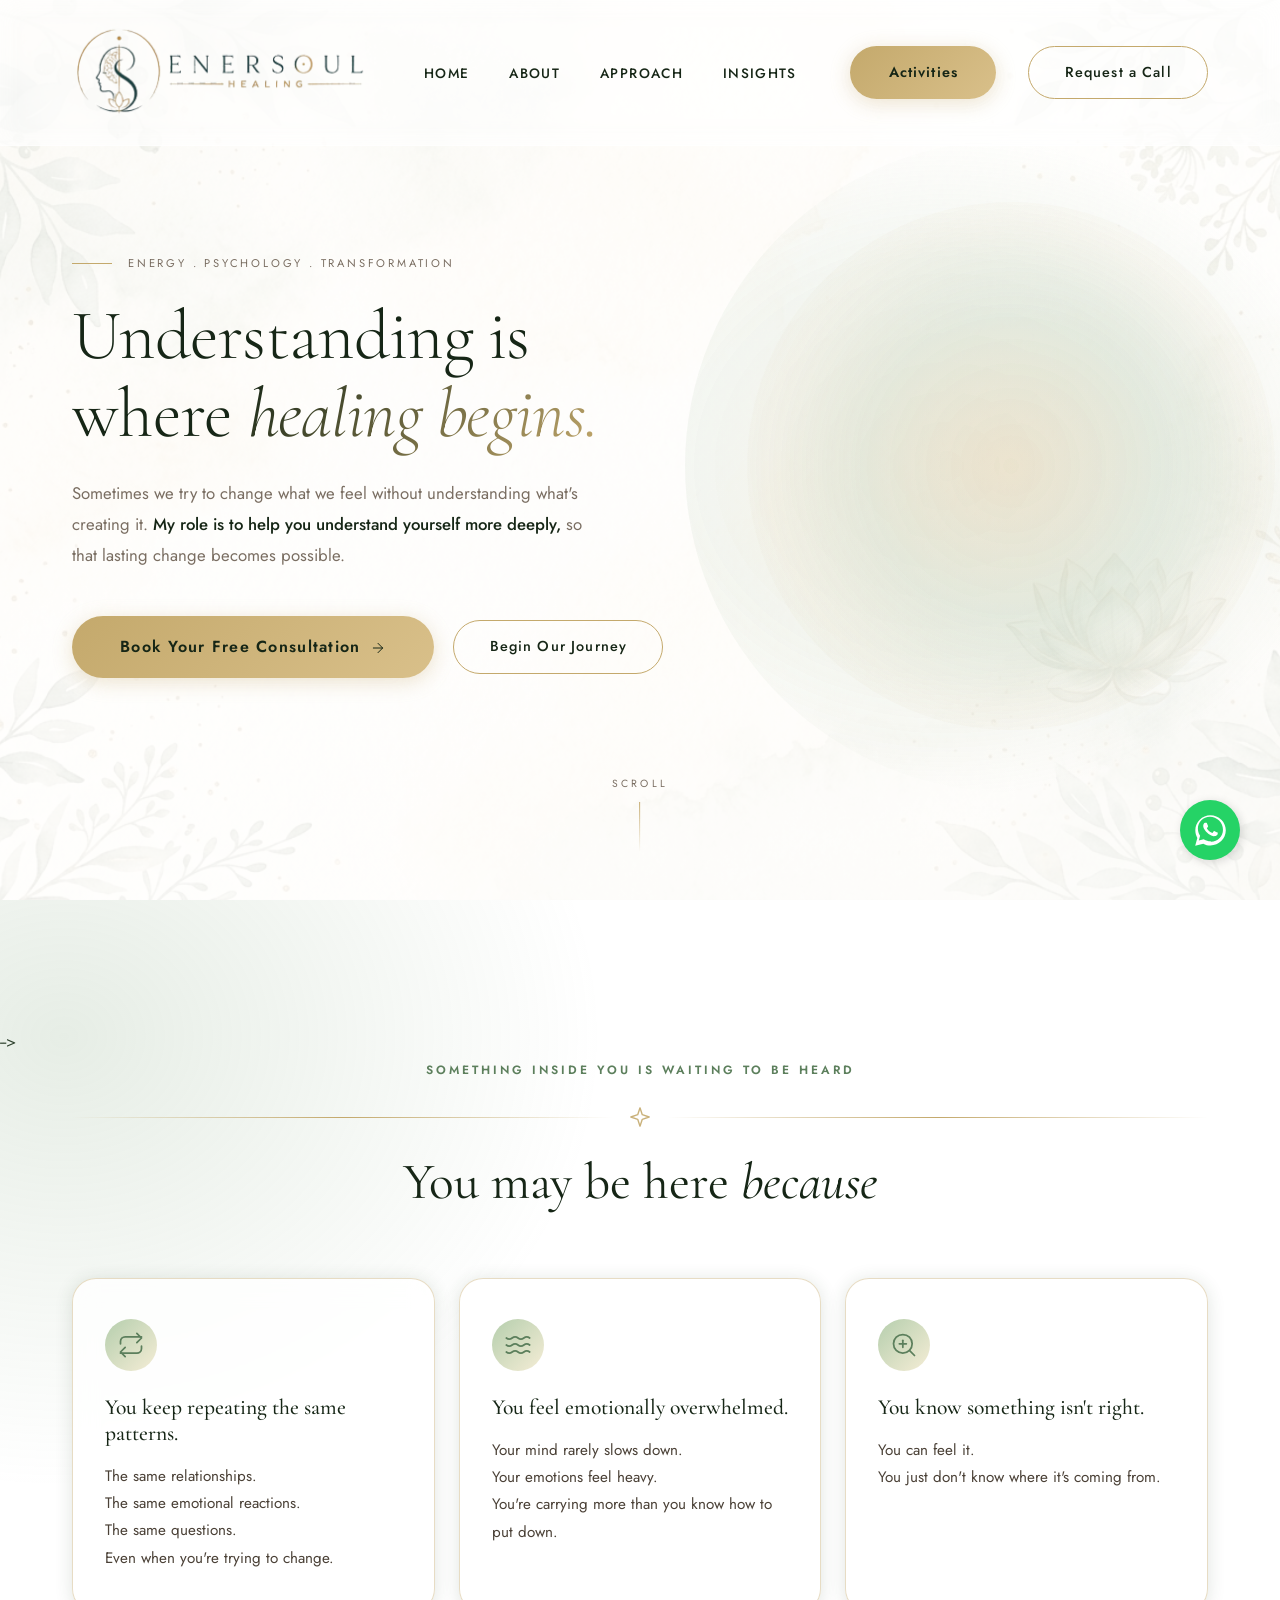
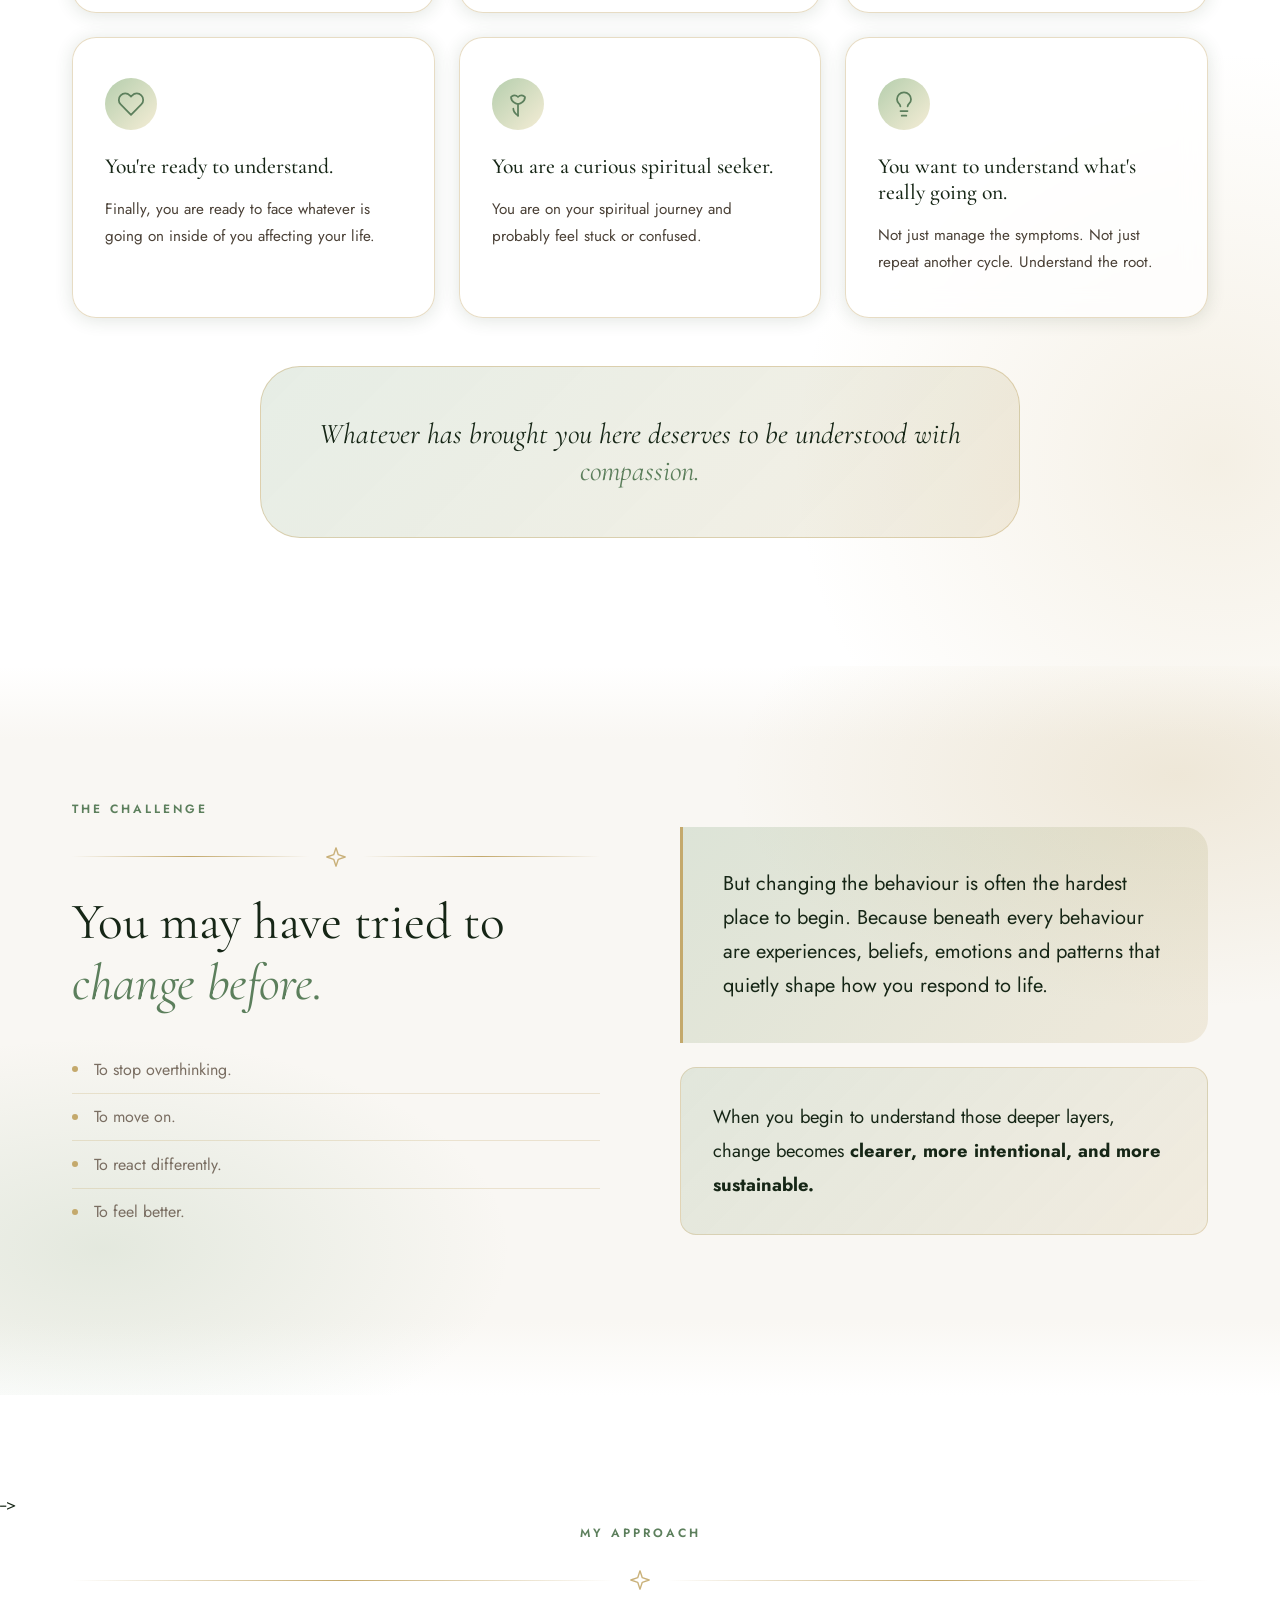
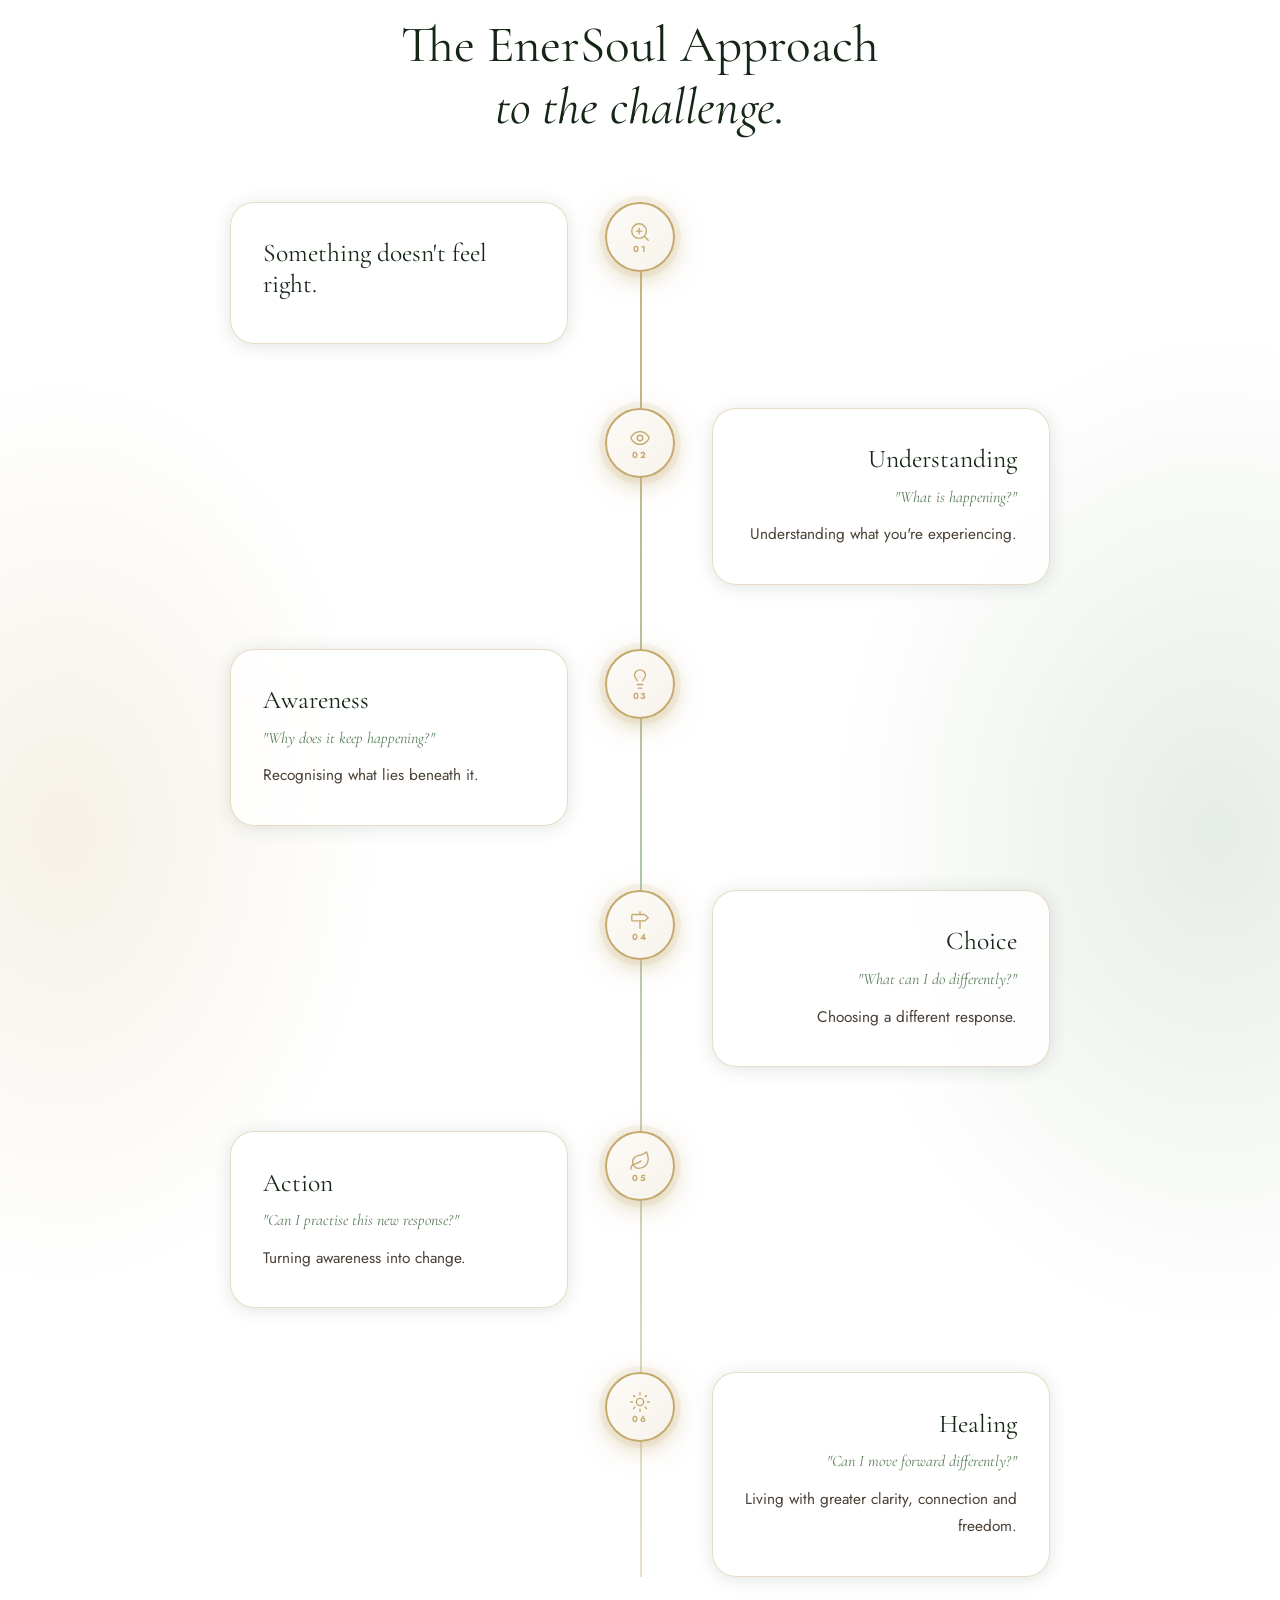
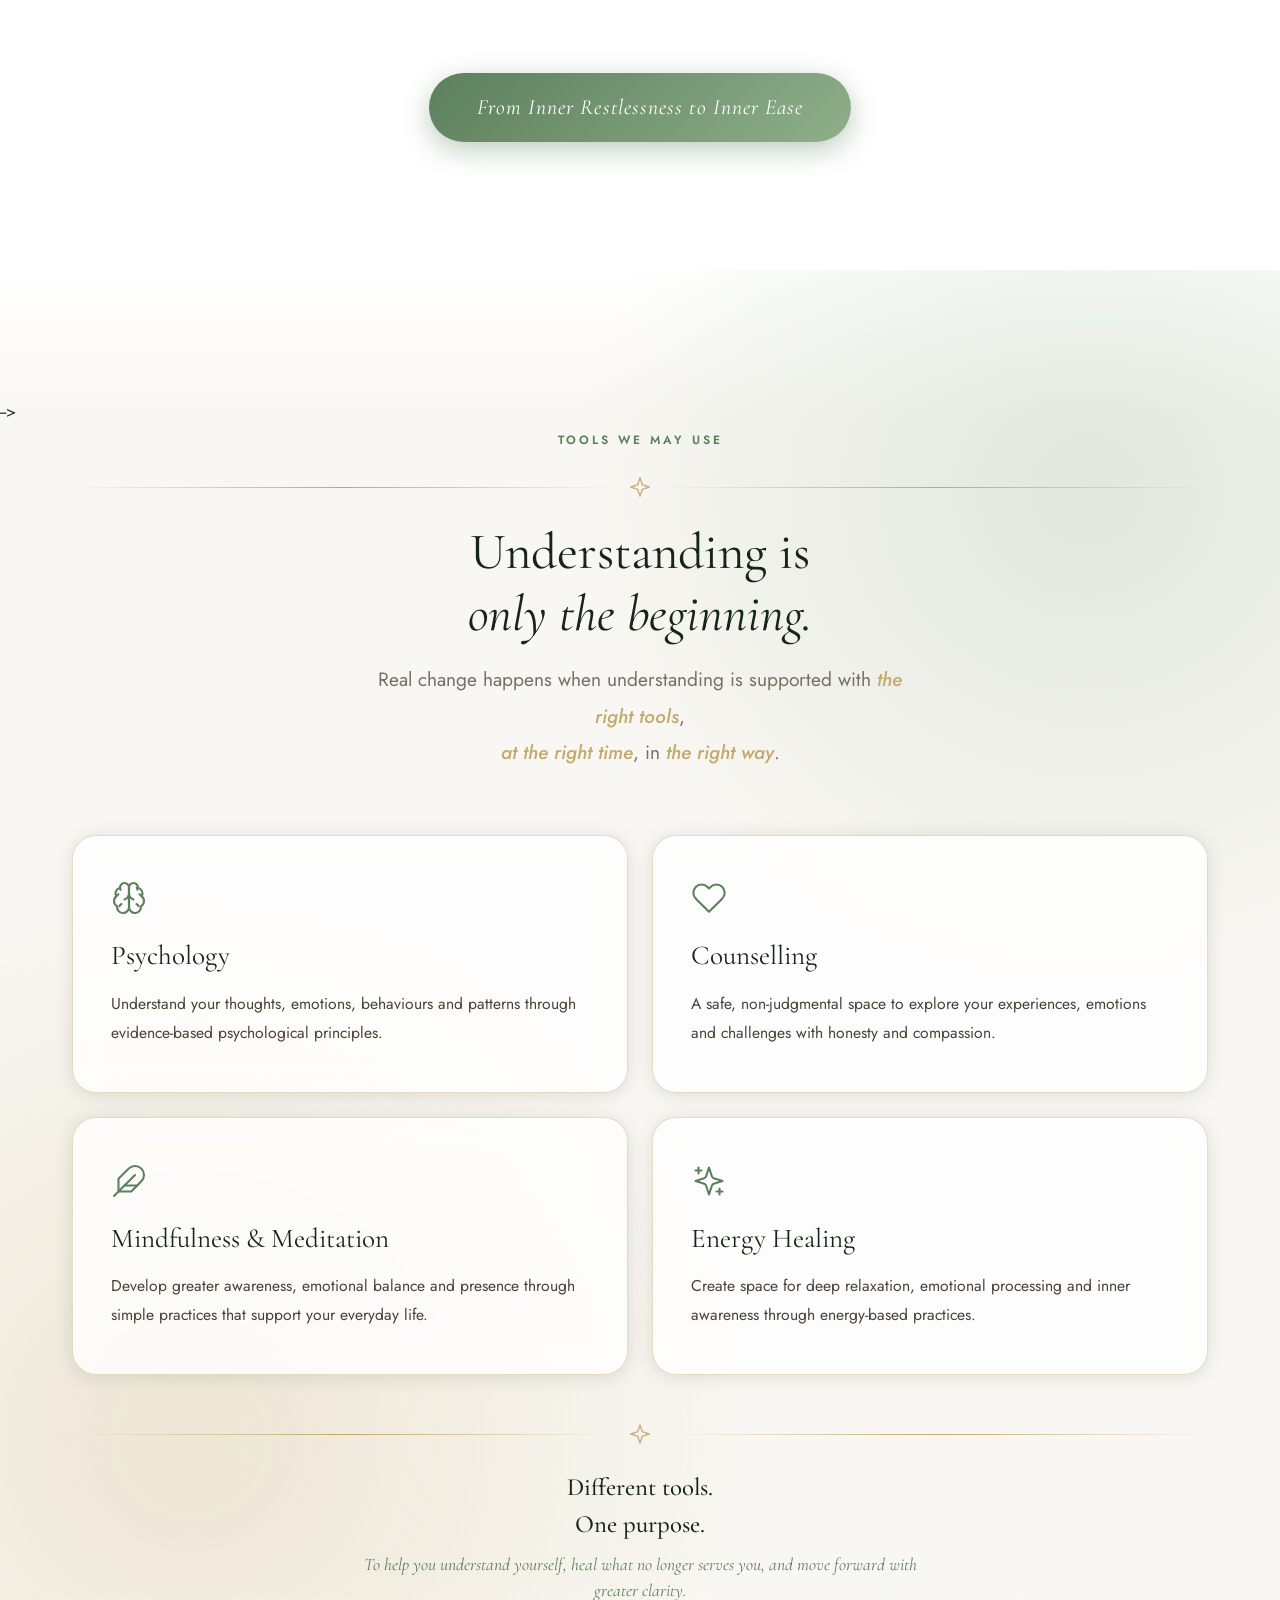
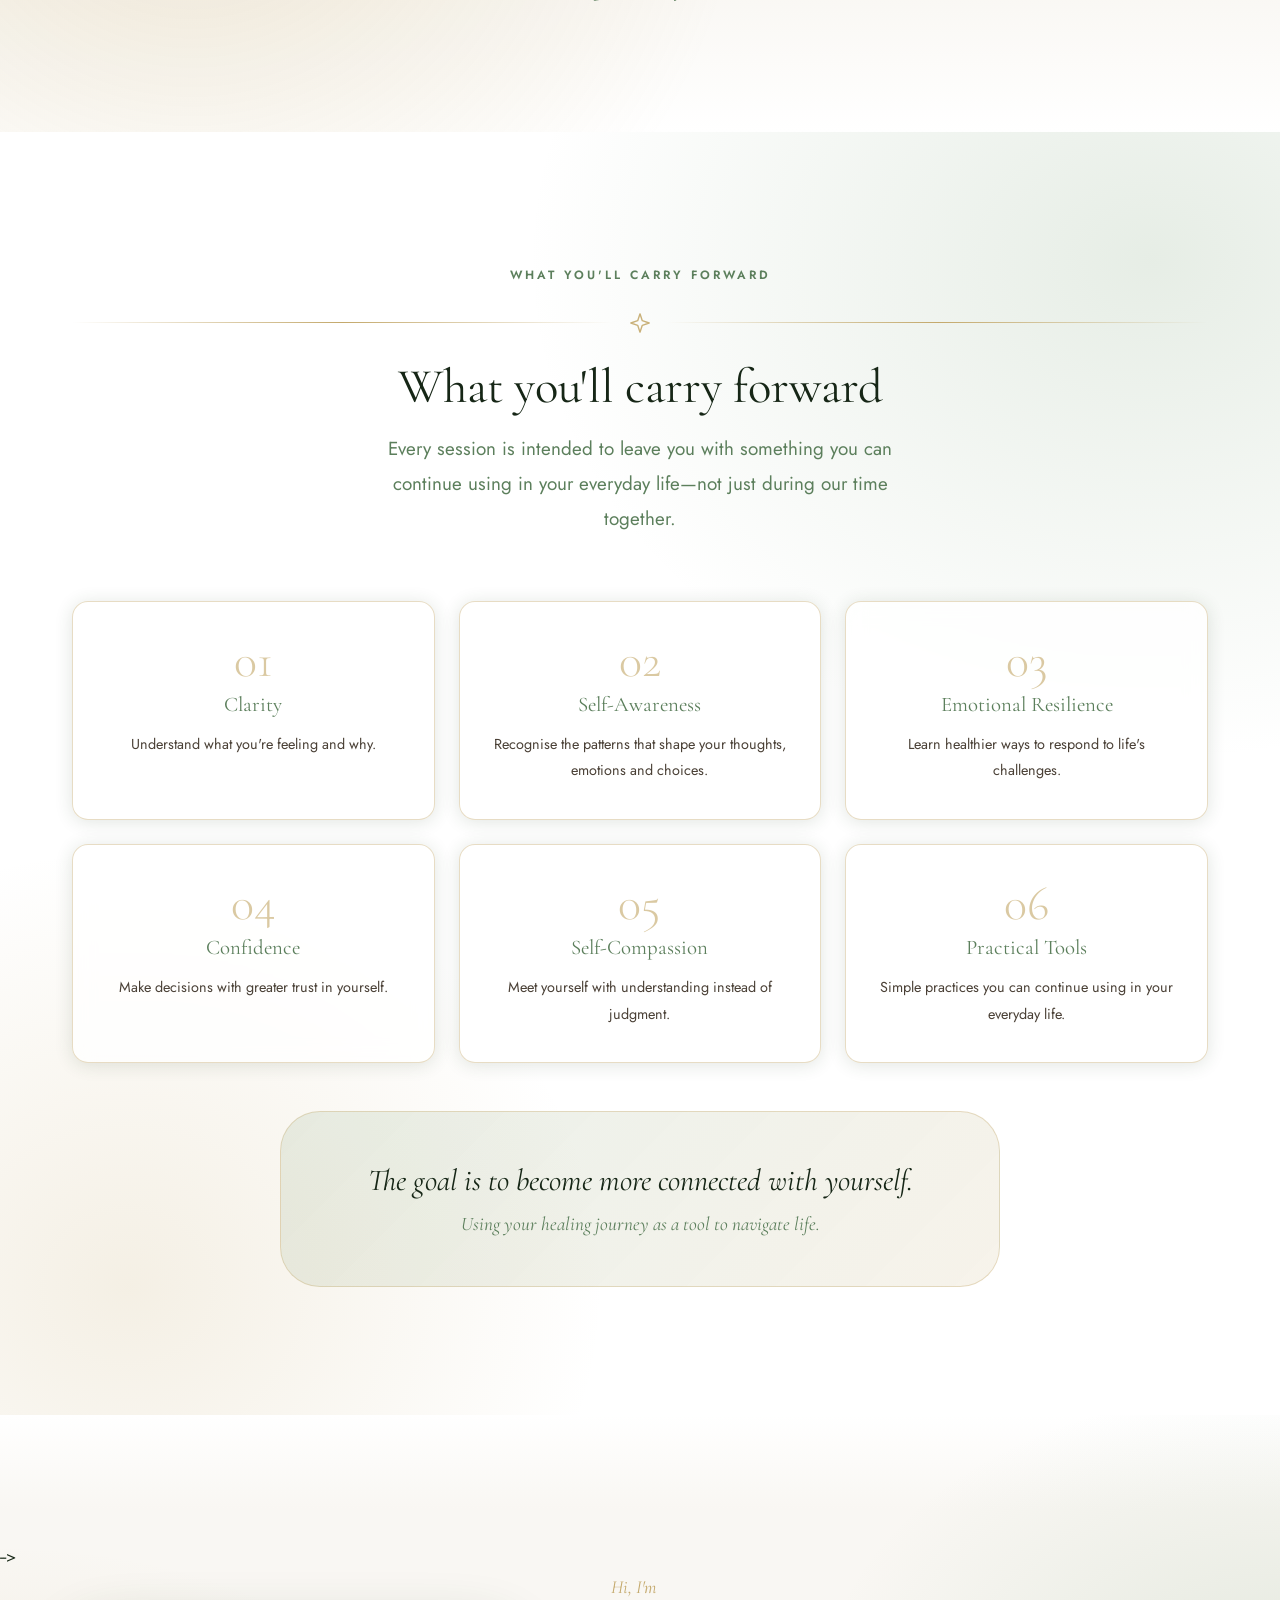
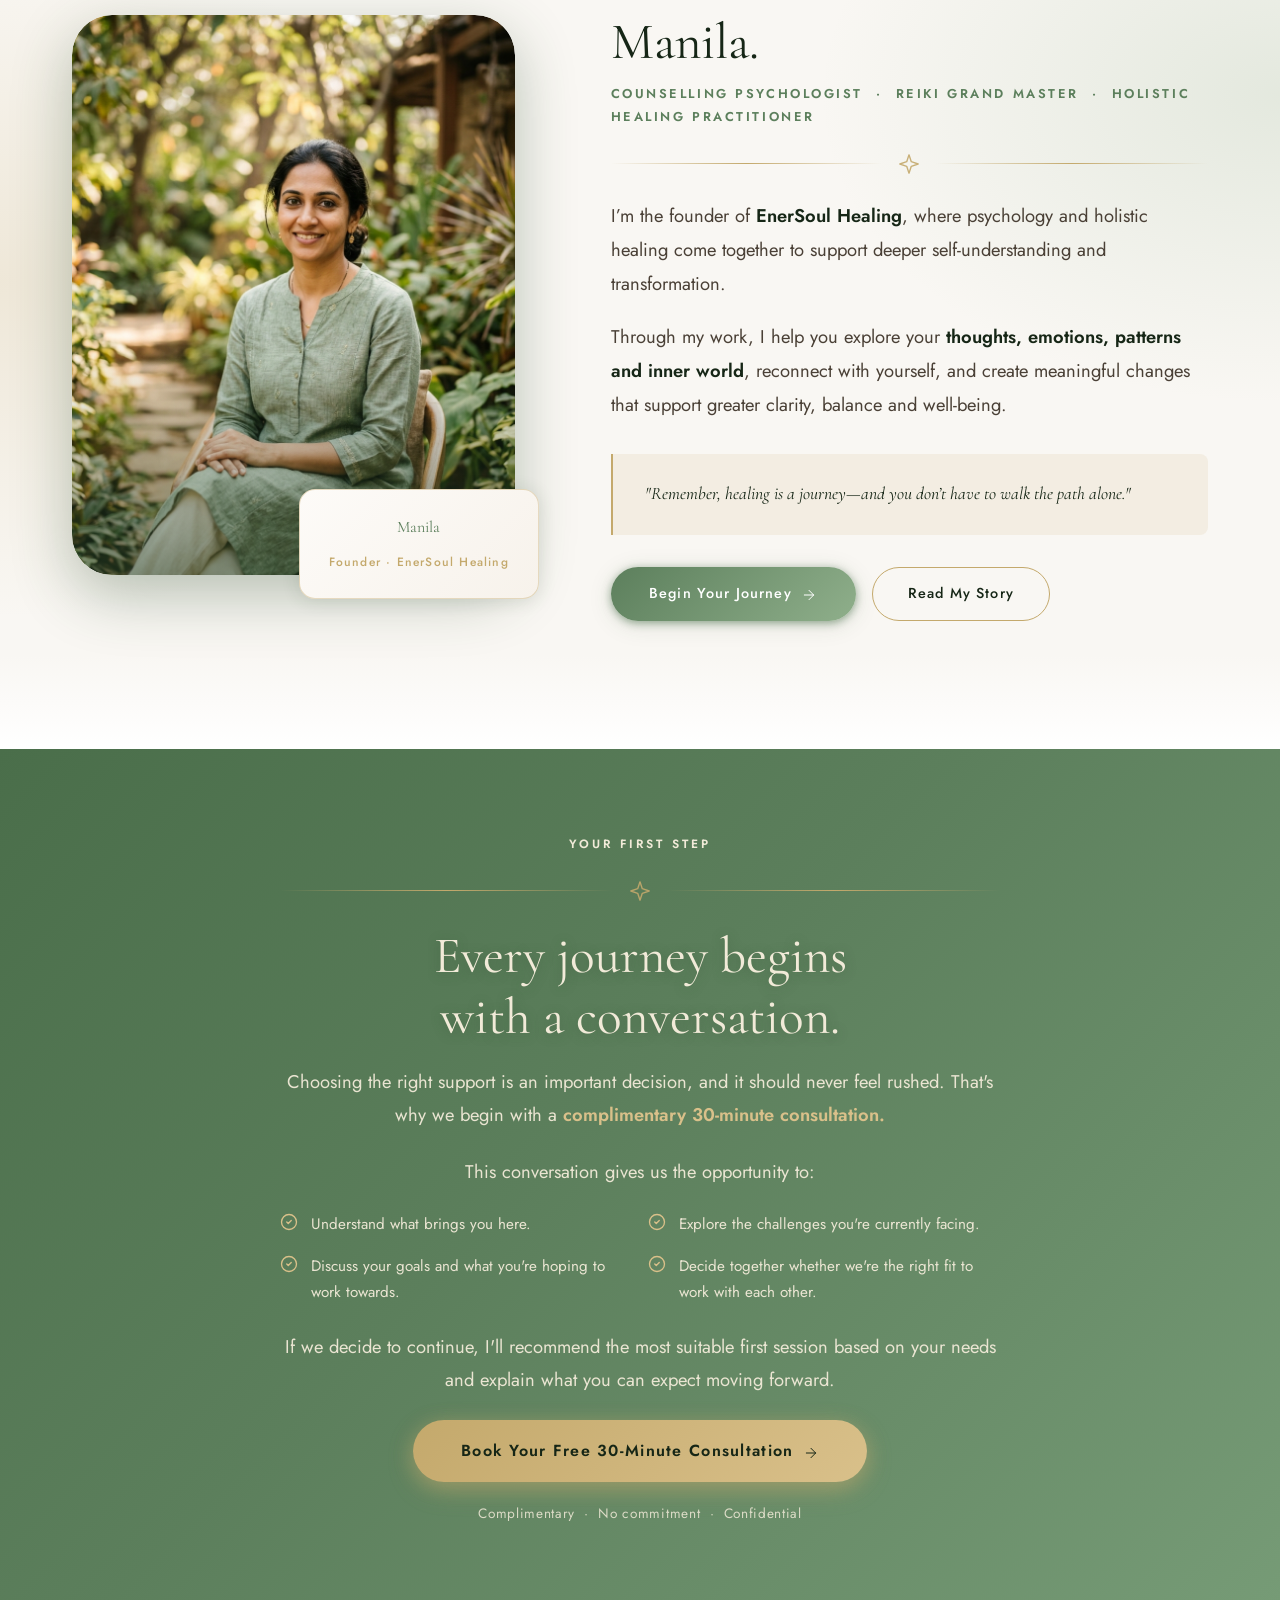
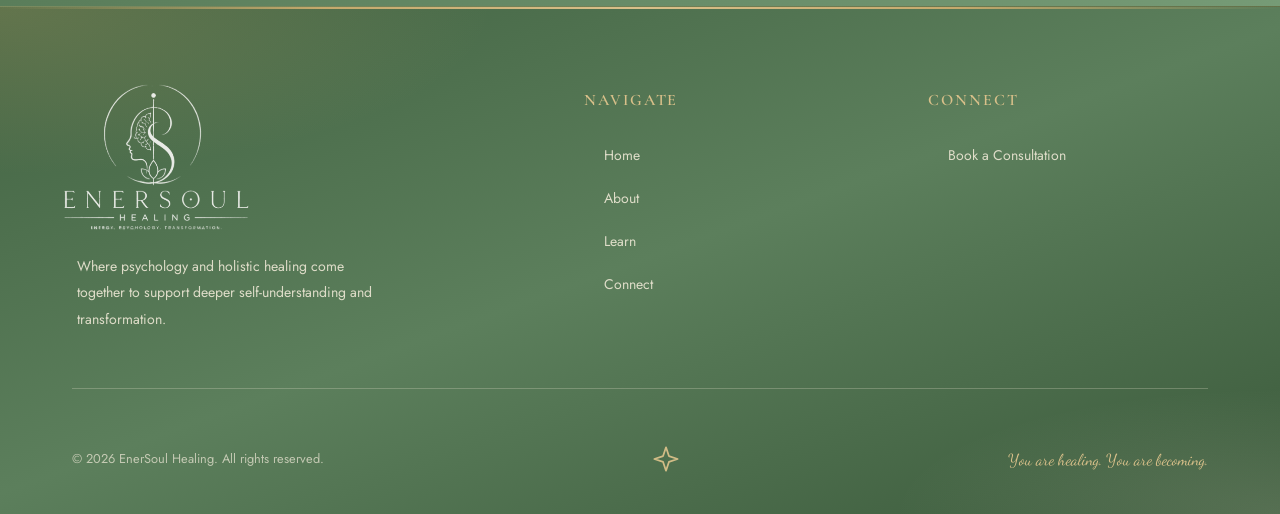
==== commit cb14a8f0: "style: update hero eyebrow text to Energy, Psychology, and Transformation" ====
--- a/index.html
+++ b/index.html
@@ -351,8 +351,8 @@
           <div class="hero-eyebrow">
             <span class="hero-eyebrow__line"></span>
             <span
-              style="font-size:0.7rem;letter-spacing:0.25em;text-transform:uppercase;color:var(--taupe);font-family:var(--font-body);">Holistic
-              Emotional Wellness</span>
+              style="font-size:0.7rem;letter-spacing:0.25em;text-transform:uppercase;color:var(--taupe);font-family:var(--font-body);">ENERGY
+              . Psychology . TRANSFORMATION</span>
           </div>
           <h1 class="hero-heading">
             Understanding is<br />
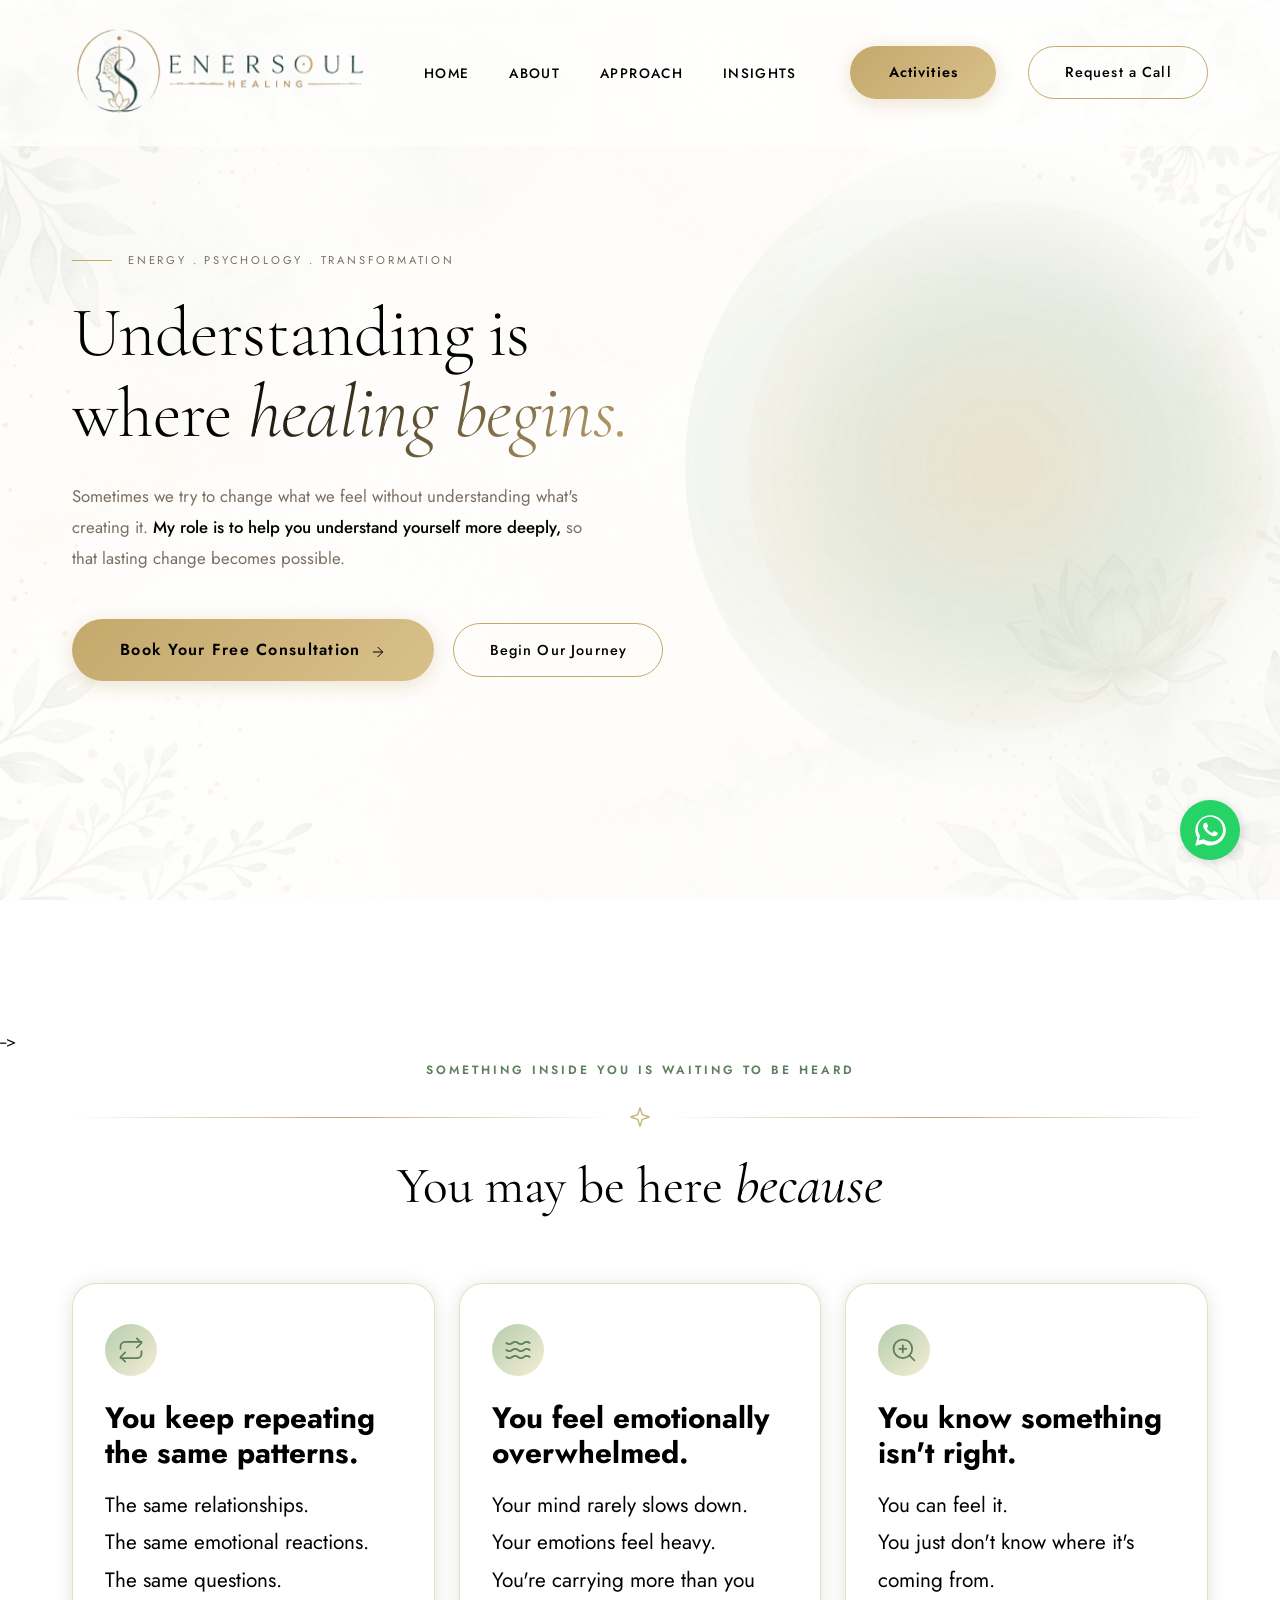
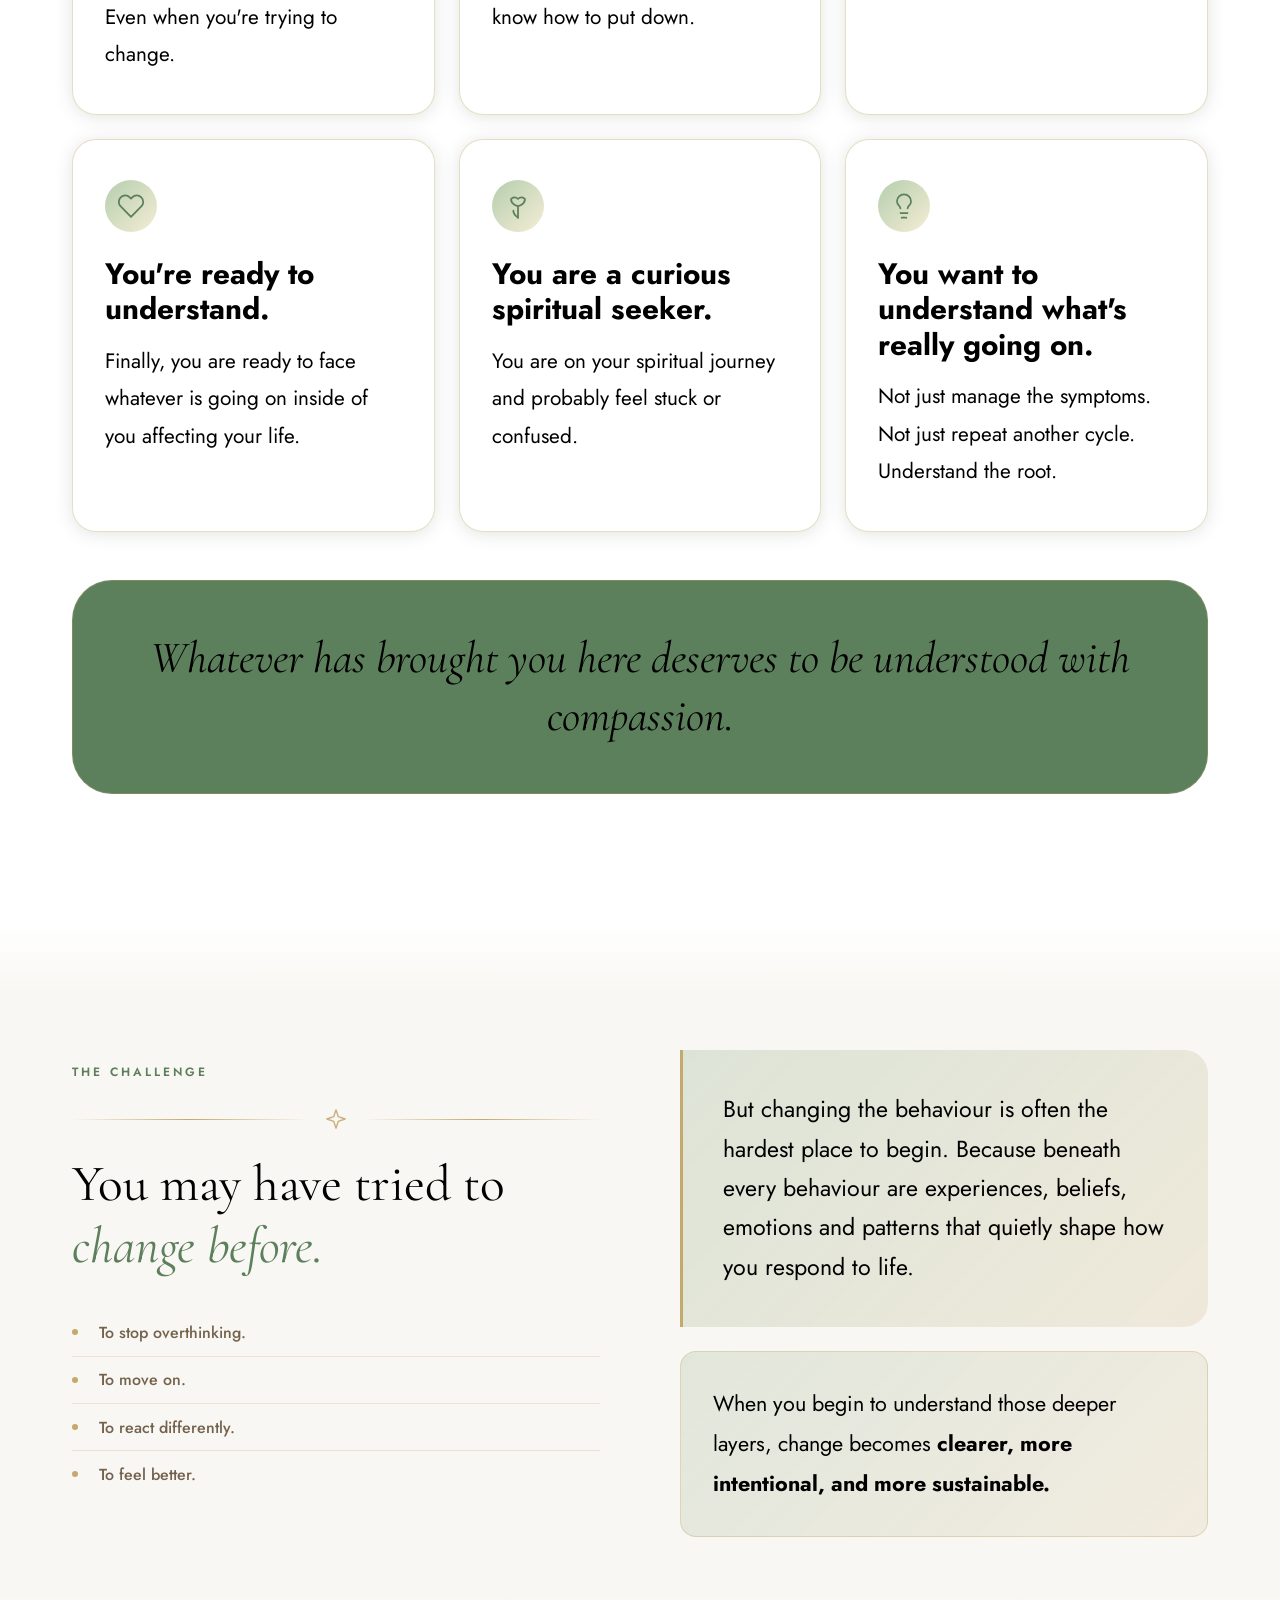
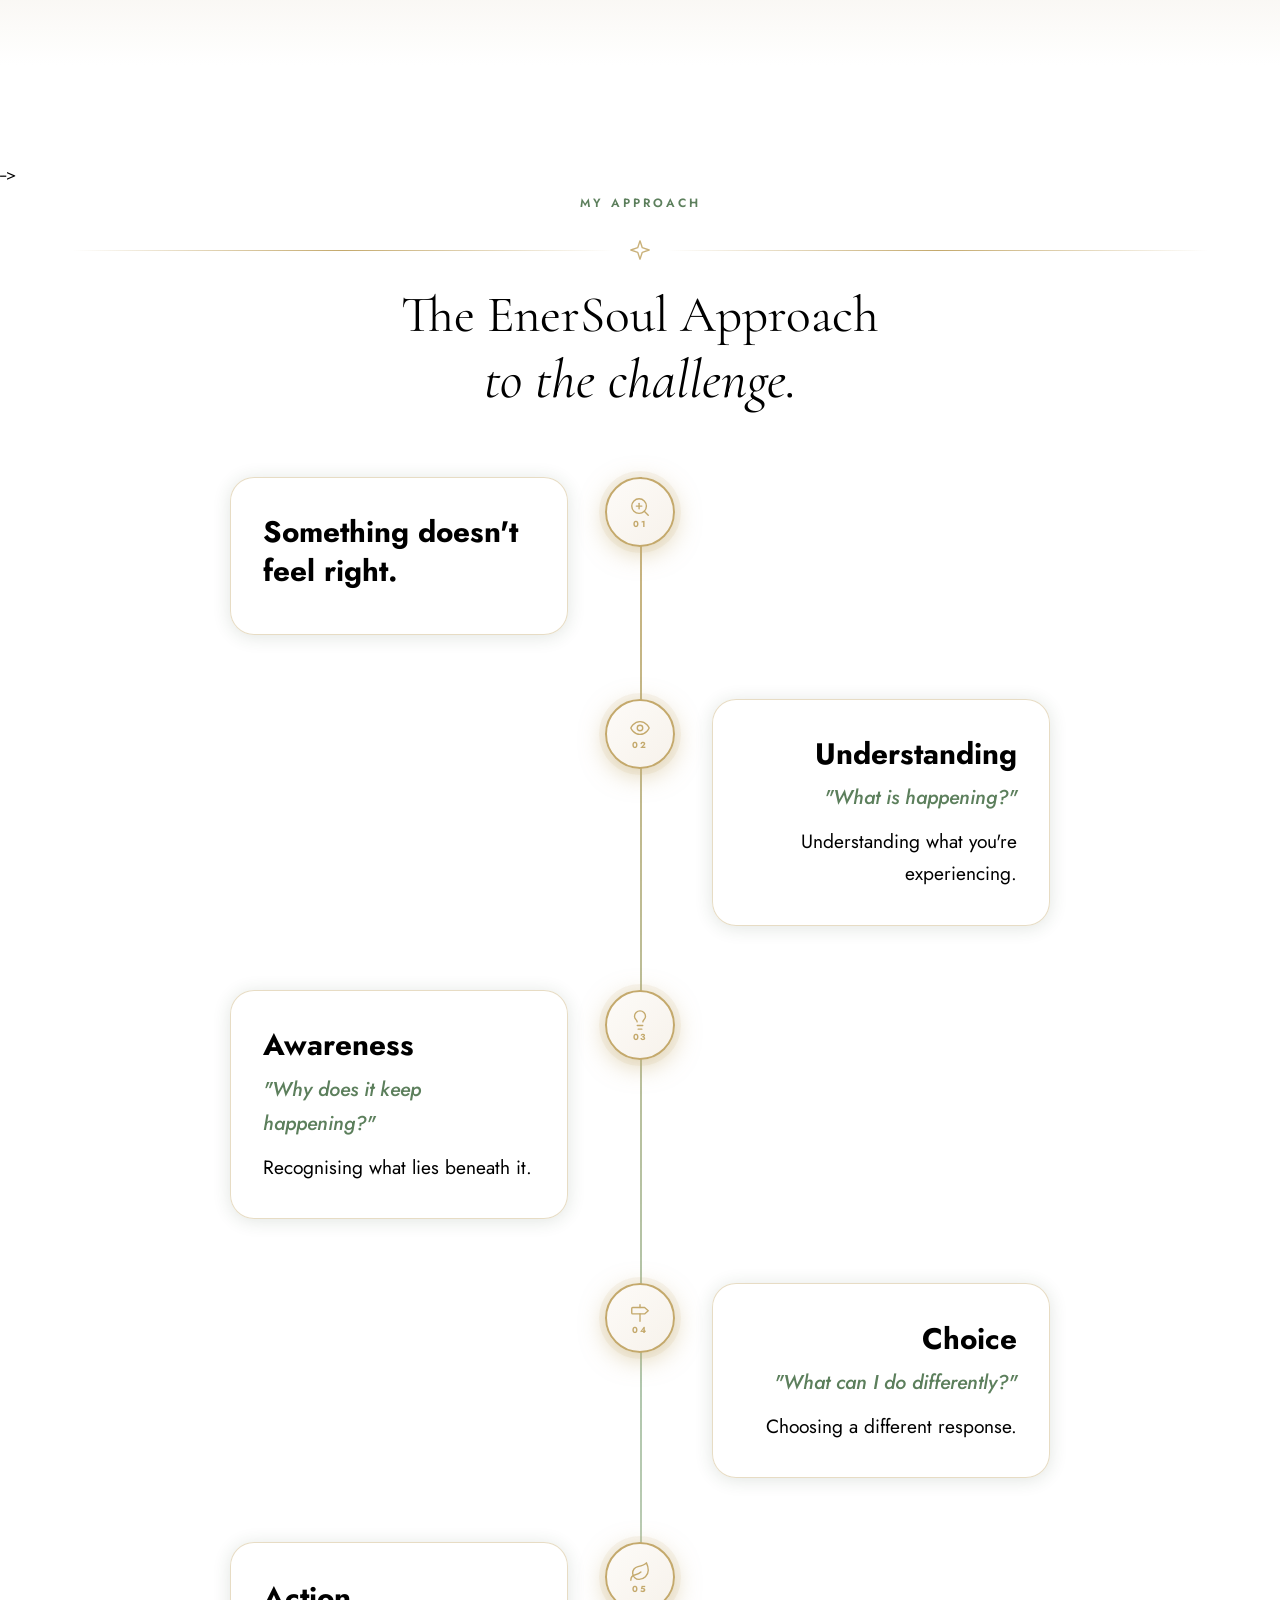
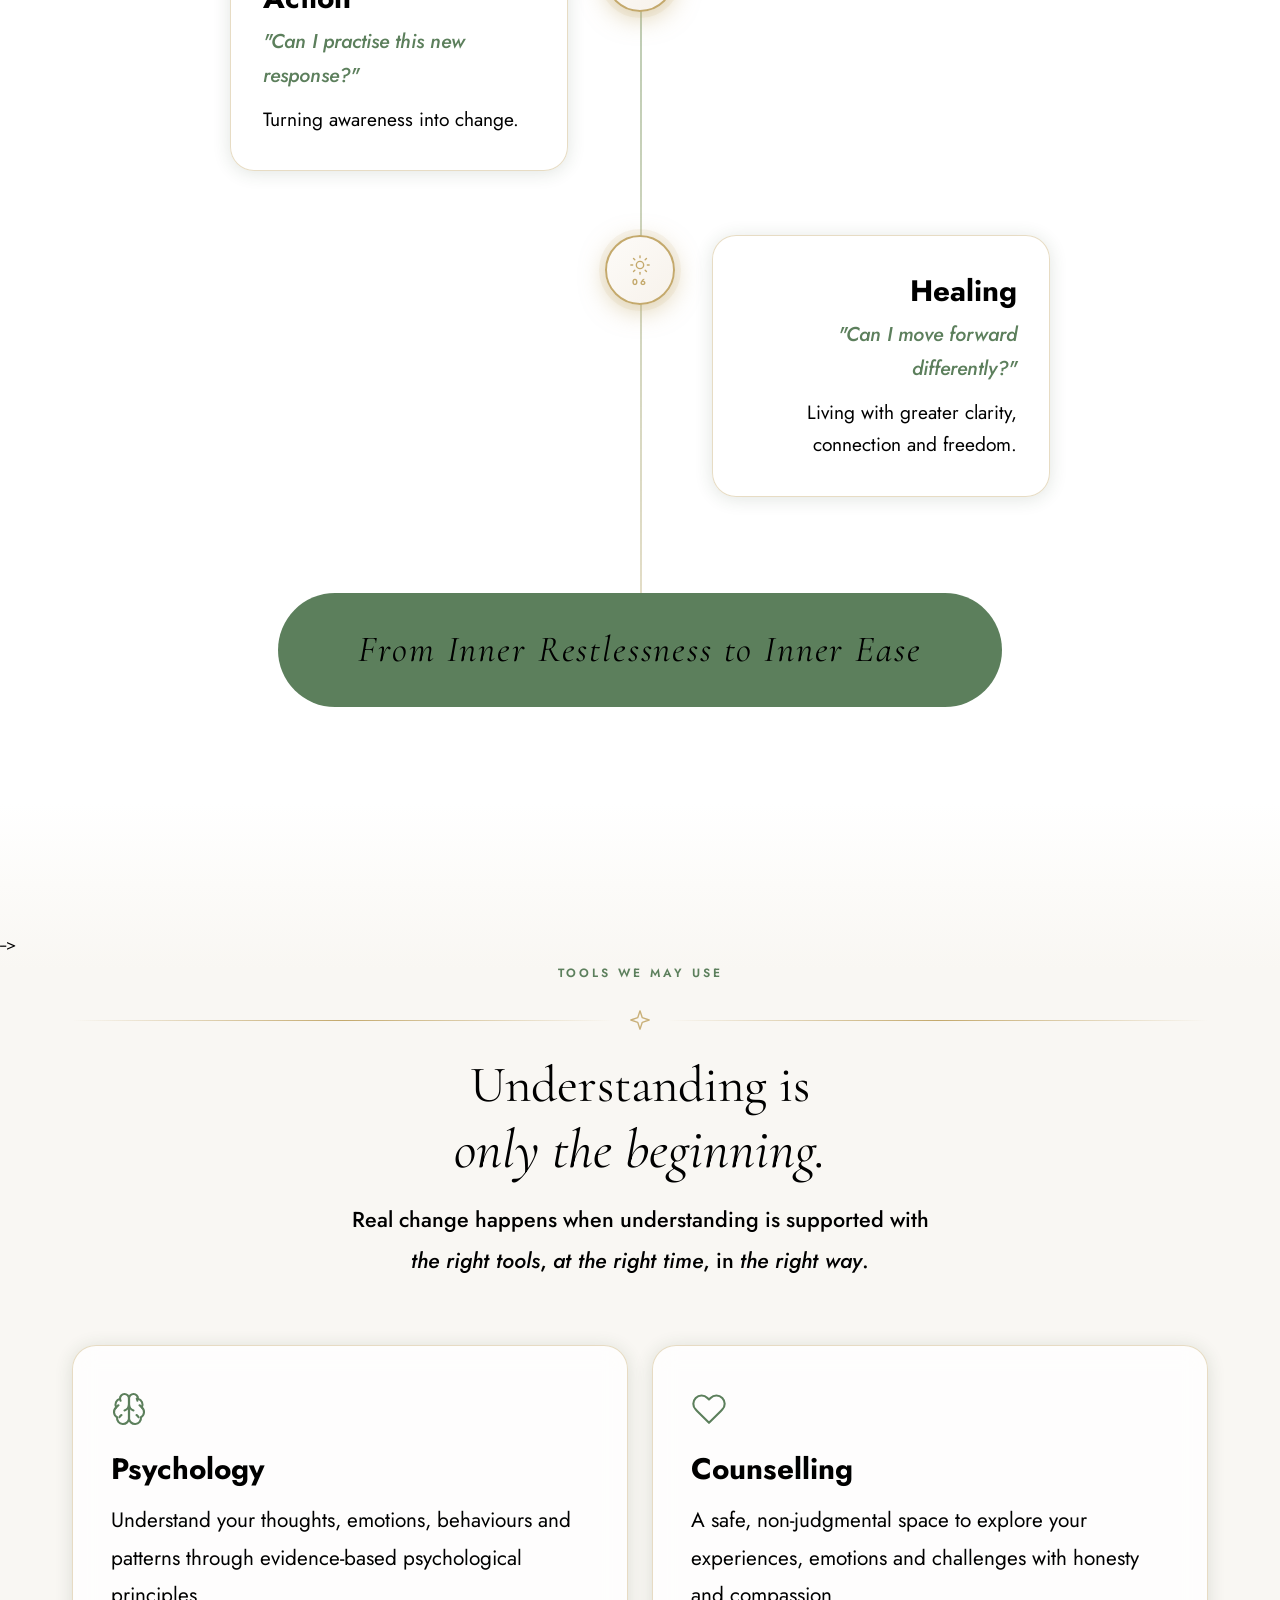
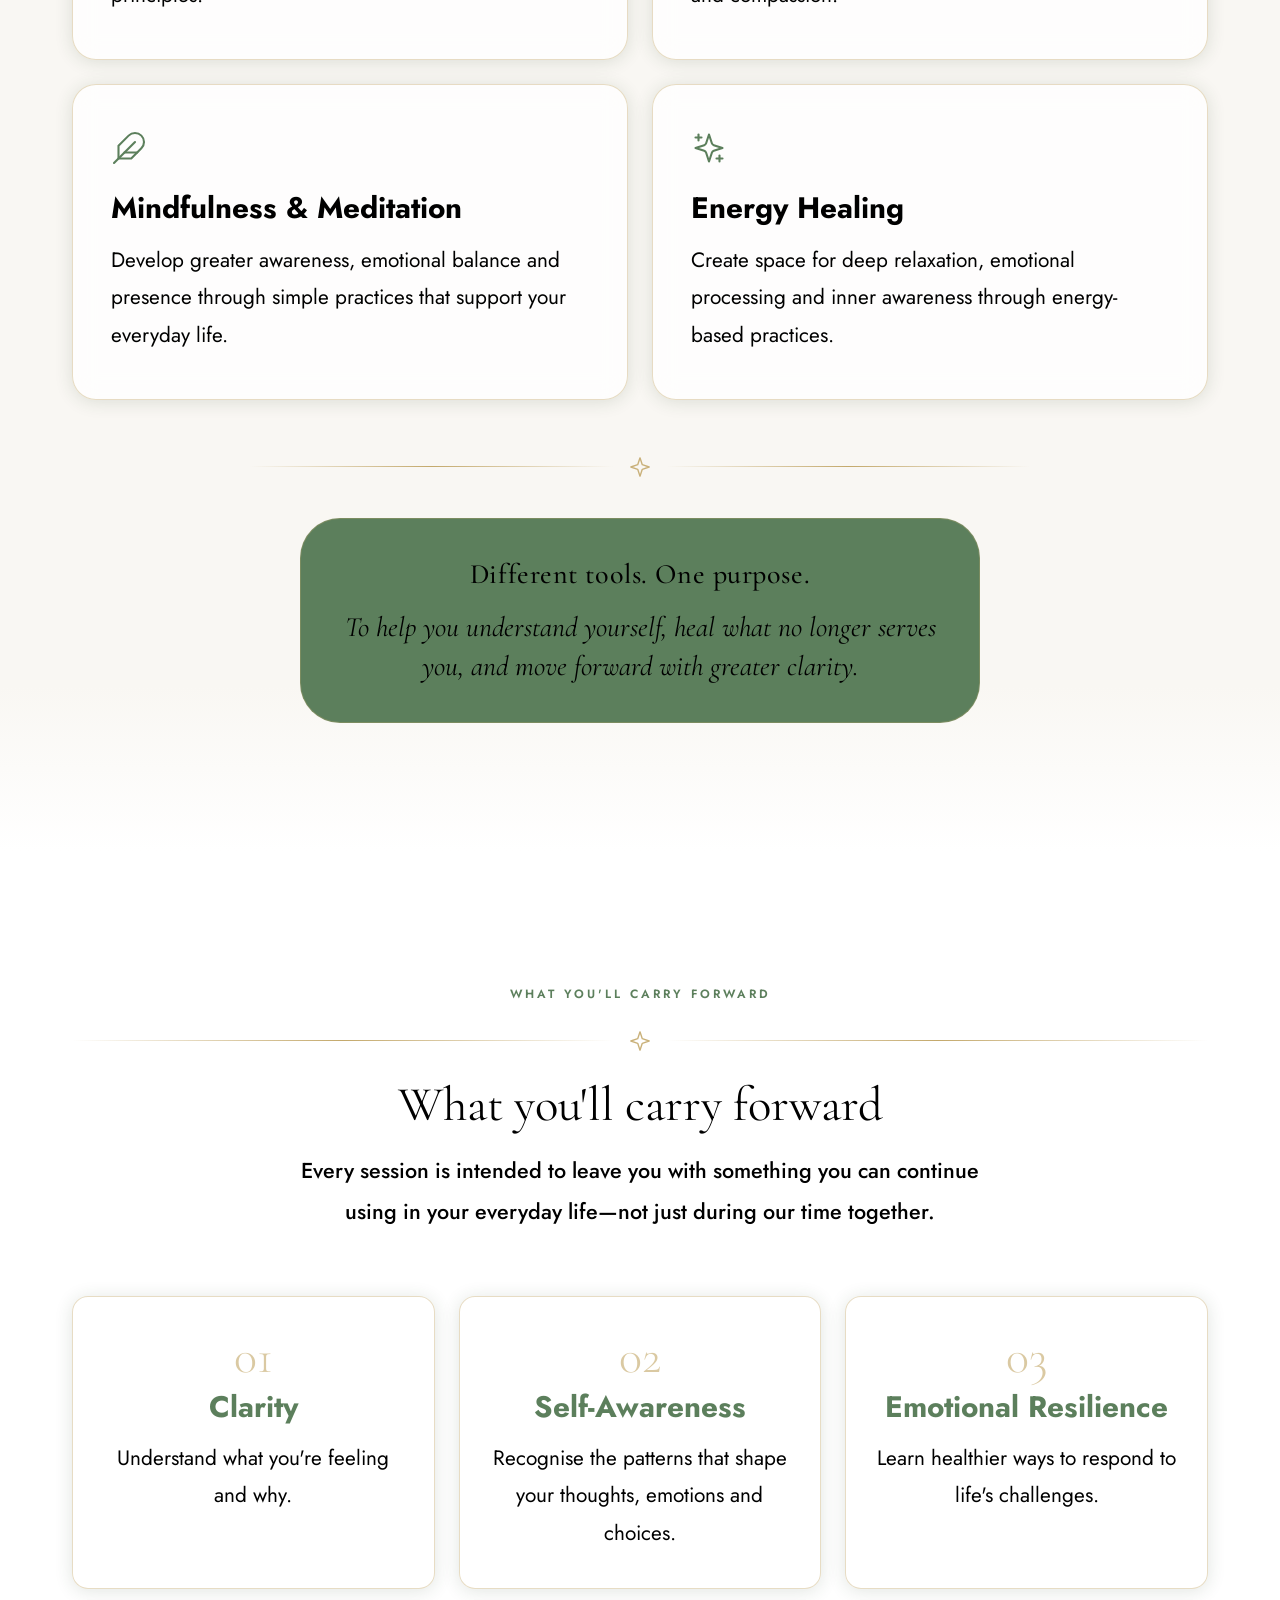
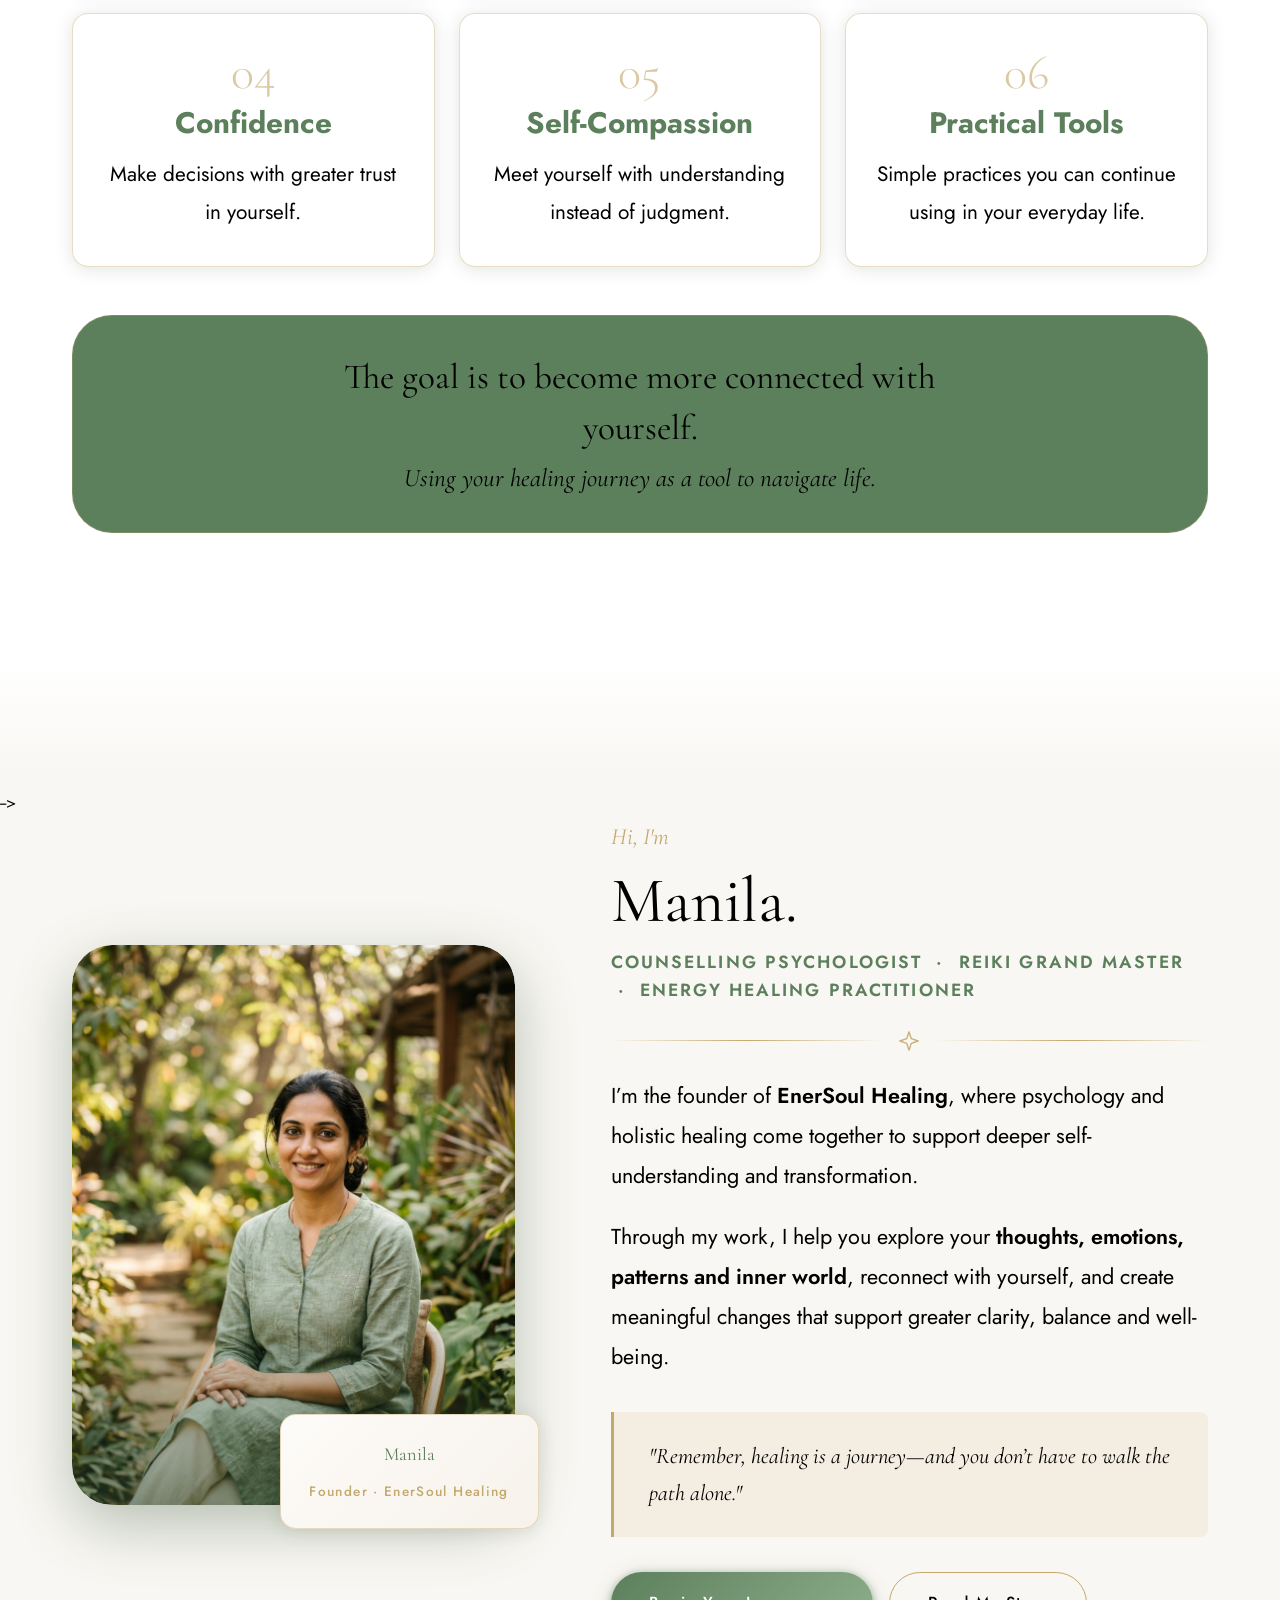
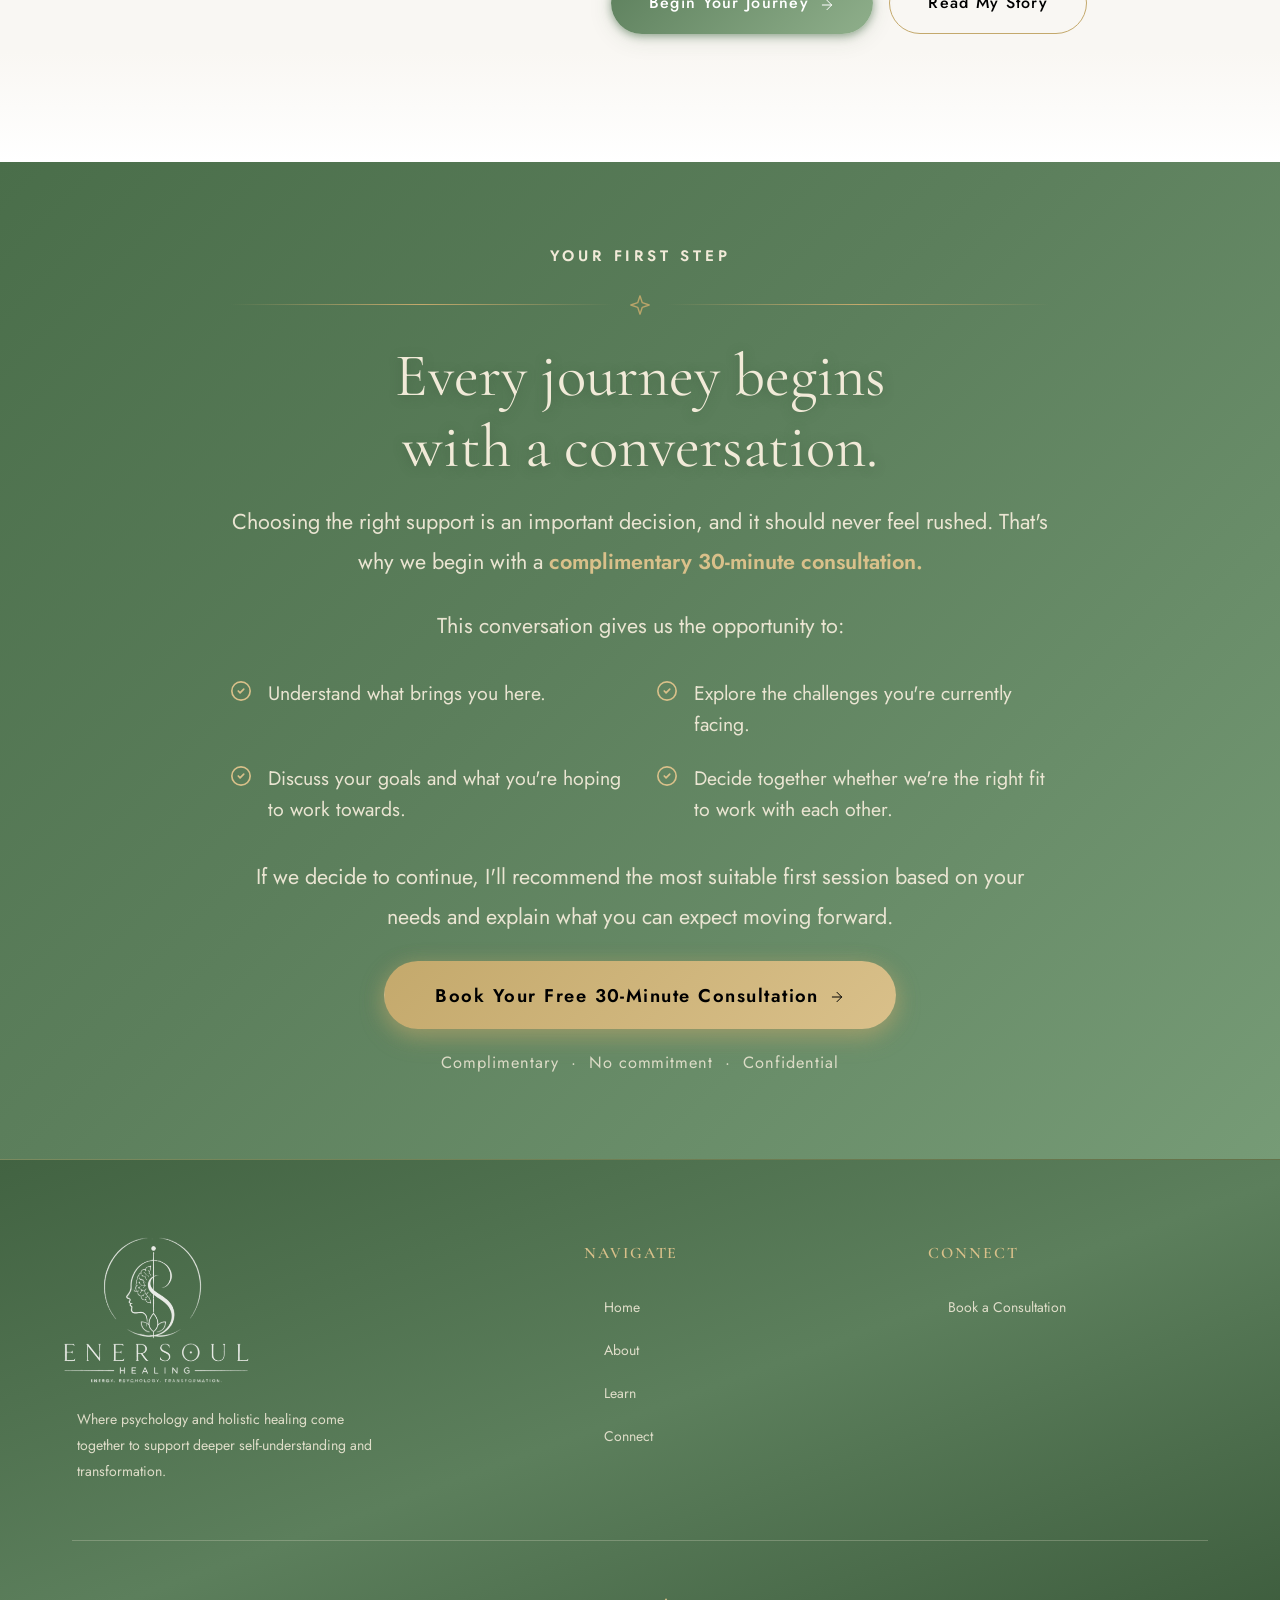
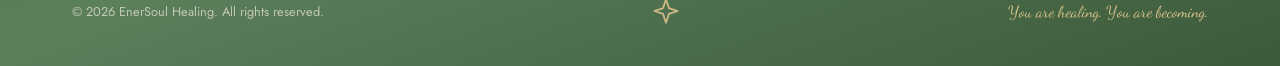
==== commit dd73fcb8: "refactor: structure site styles into external css and update index markup for layout consistency" ====
--- a/index.html
+++ b/index.html
@@ -402,10 +402,7 @@
       </div>
     </div>
 
-    <div class="hero-scroll" aria-hidden="true">
-      <span class="hero-scroll__text">Scroll</span>
-      <div class="hero-scroll__line"></div>
-    </div>
+
   </section>
 
   <!-- ════════════════════════════════════════
@@ -577,7 +574,7 @@
           </div>
           <div
             style="margin-top: 1.5rem; padding: 2rem; background: linear-gradient(135deg, rgba(143,175,139,0.22), rgba(196,169,108,0.14)); border-radius: 16px; border: 1px solid rgba(196,169,108,0.36);">
-            <p style="font-size: 1.15rem; color: var(--forest); margin: 0;">
+            <p style="font-size: 1.35rem; color: var(--forest); margin: 0;">
               When you begin to understand those deeper layers, change becomes <strong>clearer, more intentional, and
                 more sustainable.</strong>
             </p>
@@ -715,10 +712,10 @@
           </div>
         </div>
 
-      </div>
-
-      <div class="timeline-end">
-        <span class="end-tag">From Inner Restlessness to Inner Ease</span>
+        <div class="timeline-end">
+          <span class="end-tag">From Inner Restlessness to Inner Ease</span>
+        </div>
+
       </div>
 
     </div>
@@ -764,9 +761,10 @@
             </svg></span>
         </div>
         <h2 class="modalities-heading">Understanding is<br /><em>only the beginning.</em></h2>
-        <p class="modalities-subheading">Real change happens when understanding is supported with <span
-            class="highlight-gold">the right tools</span>,<br /><span class="highlight-gold">at the right time</span>,
-          in <span class="highlight-gold">the right way</span>.</p>
+        <p class="modalities-subheading">Real change happens when understanding is supported with<br />
+          <span class="highlight-gold">the right tools</span>, <span class="highlight-gold">at the right time</span>,
+          in <span class="highlight-gold">the right way</span>.
+        </p>
       </div>
 
       <div class="modalities-grid">
@@ -817,14 +815,15 @@
 
       </div>
 
+      <div class="gold-divider reveal" aria-hidden="true" style="max-width: 780px; margin: 3.5rem auto 2.5rem;">
+        <span class="gold-divider__lotus"><svg class="icon">
+            <use href="#icon-lotus" />
+          </svg></span>
+      </div>
+
       <div class="modalities-closing reveal">
-        <div class="gold-divider" aria-hidden="true">
-          <span class="gold-divider__lotus"><svg class="icon">
-              <use href="#icon-lotus" />
-            </svg></span>
-        </div>
-        <p class="modalities-closing__text">Different tools.<br />
-          One purpose.<br />
+        <p class="modalities-closing__text">
+          <span class="modalities-closing__highlight">Different tools. One purpose.</span><br />
           <em>To help you understand yourself, heal what no longer serves you, and move forward with greater
             clarity.</em>
         </p>
@@ -975,7 +974,7 @@
         <div class="about-content reveal reveal--right">
           <p class="greeting">Hi, I'm</p>
           <h2>Manila.</h2>
-          <p class="role-tag">Counselling Psychologist &nbsp;·&nbsp; Reiki Grand Master &nbsp;·&nbsp; Holistic Healing
+          <p class="role-tag">Counselling Psychologist &nbsp;·&nbsp; Reiki Grand Master &nbsp;·&nbsp; Energy Healing
             Practitioner</p>
 
           <div class="gold-divider" aria-hidden="true">
--- a/css/style.css
+++ b/css/style.css
@@ -16,7 +16,7 @@
   --gold: #C4A96C;
   --gold-light: #D9C08A;
   --gold-pale: #F5EDD6;
-  --forest: #162616;
+  --forest: #000000;
   --taupe: #7A6E62;
   --blush: #E8D5C4;
   --glass: rgba(255, 255, 255, 0.78);
@@ -131,14 +131,21 @@
 
 p {
   font-size: 1.15rem;
-  color: #4A4036;
+  color: #000000;
   line-height: 1.85;
 }
 
 .script-text {
   font-family: var(--font-script);
-  font-size: 1.3rem;
+  font-size: 1.85rem;
   color: var(--gold);
+}
+
+h1 em,
+h2 em,
+h3 em {
+  font-style: italic;
+  font-size: 1.08em;
 }
 
 .section-label {
@@ -612,9 +619,17 @@
 }
 
 @keyframes text-gradient-shift {
-  0% { background-position: 0% 50%; }
-  50% { background-position: 100% 50%; }
-  100% { background-position: 0% 50%; }
+  0% {
+    background-position: 0% 50%;
+  }
+
+  50% {
+    background-position: 100% 50%;
+  }
+
+  100% {
+    background-position: 0% 50%;
+  }
 }
 
 .hero-heading em {
@@ -719,13 +734,27 @@
 }
 
 @keyframes videoFadeIn {
-  from { opacity: 0; transform: scale(0.92); }
-  to   { opacity: 1; transform: scale(1); }
+  from {
+    opacity: 0;
+    transform: scale(0.92);
+  }
+
+  to {
+    opacity: 1;
+    transform: scale(1);
+  }
 }
 
 @keyframes heroFloat {
-  0%, 100% { transform: translateY(0px); }
-  50%       { transform: translateY(-12px); }
+
+  0%,
+  100% {
+    transform: translateY(0px);
+  }
+
+  50% {
+    transform: translateY(-12px);
+  }
 }
 
 .hero-video-ring {
@@ -747,8 +776,17 @@
 }
 
 @keyframes ringPulse {
-  0%, 100% { opacity: 0.5; transform: scale(1); }
-  50%       { opacity: 1;   transform: scale(1.025); }
+
+  0%,
+  100% {
+    opacity: 0.5;
+    transform: scale(1);
+  }
+
+  50% {
+    opacity: 1;
+    transform: scale(1.025);
+  }
 }
 
 .hero-video-glow {
@@ -756,18 +794,27 @@
   inset: -5%;
   border-radius: 50%;
   background: radial-gradient(ellipse at center,
-    rgba(196, 169, 108, 0.22) 0%,
-    rgba(143, 175, 139, 0.16) 40%,
-    rgba(196, 169, 108, 0.06) 65%,
-    transparent 80%);
+      rgba(196, 169, 108, 0.22) 0%,
+      rgba(143, 175, 139, 0.16) 40%,
+      rgba(196, 169, 108, 0.06) 65%,
+      transparent 80%);
   z-index: 1;
   pointer-events: none;
   animation: glowPulse 6s ease-in-out infinite;
 }
 
 @keyframes glowPulse {
-  0%, 100% { opacity: 0.7; transform: scale(1); }
-  50%       { opacity: 1;   transform: scale(1.06); }
+
+  0%,
+  100% {
+    opacity: 0.7;
+    transform: scale(1);
+  }
+
+  50% {
+    opacity: 1;
+    transform: scale(1.06);
+  }
 }
 
 /* Particles canvas hidden */
@@ -783,7 +830,7 @@
   background: #FFFFFF;
   position: relative;
   overflow: hidden;
-  
+
 }
 
 #section-reasons::before {
@@ -931,38 +978,39 @@
 }
 
 .reason-card h3 {
-  font-size: 1.35rem;
+  font-family: var(--font-body);
+  font-size: 1.85rem;
   margin-bottom: 1rem;
-  font-weight: 500;
+  font-weight: 700;
 }
 
 .reason-card p {
-  font-size: 0.95rem;
+  font-size: 1.3rem;
   line-height: 1.8;
 }
 
 .reasons-bottom {
   text-align: center;
   padding: 3rem 2.5rem;
-  background: linear-gradient(135deg, rgba(143, 175, 139, 0.22), rgba(196, 169, 108, 0.18));
-  border: 1px solid rgba(196, 169, 108, 0.45);
+  background: var(--sage-deep);
+  border: 1px solid rgba(196, 169, 108, 0.3);
   border-radius: var(--radius-xl);
-  max-width: 760px;
+  max-width: 100%;
   margin: 0 auto;
 }
 
 .reasons-bottom p {
   font-family: var(--font-display);
-  font-size: 1.8rem;
+  font-size: 2.8rem;
   font-style: italic;
-  color: var(--forest);
+  color: #000000;
   font-weight: 400;
   line-height: 1.3;
 }
 
 .reasons-bottom p em {
-  color: var(--sage-deep);
-  font-style: italic;
+  /* color: var(--gold-pale); */
+  /* font-style: italic; */
 }
 
 /* ════════════════════════════════════════
@@ -973,7 +1021,7 @@
   background: linear-gradient(to bottom, #FFFFFF 0%, #F9F7F3 10%, #F9F7F3 90%, #FFFFFF 100%);
   position: relative;
   overflow: hidden;
-  
+
 }
 
 #section-change::before {
@@ -1015,10 +1063,11 @@
 
 .change-list li {
   display: flex;
+  font-weight: 500;
   align-items: flex-start;
-  gap: 1rem;
+  gap: 1.3rem;
   padding: 0.6rem 0;
-  color: var(--taupe);
+  color: #74624d;
   font-size: 1rem;
   border-bottom: 1px solid rgba(196, 169, 108, 0.27);
 }
@@ -1048,7 +1097,7 @@
 }
 
 .change-quote p {
-  font-size: 1.25rem;
+  font-size: 1.45rem;
   color: var(--forest);
   line-height: 1.7;
 }
@@ -1061,7 +1110,7 @@
   background: #FFFFFF;
   position: relative;
   overflow: hidden;
-  
+
 }
 
 #section-approach::before {
@@ -1112,9 +1161,9 @@
   bottom: 0;
   width: 2px;
   background: linear-gradient(180deg,
-    rgba(196, 169, 108, 0.9) 0%,
-    rgba(143, 175, 139, 0.7) 50%,
-    rgba(196, 169, 108, 0.36) 100%);
+      rgba(196, 169, 108, 0.9) 0%,
+      rgba(143, 175, 139, 0.7) 50%,
+      rgba(196, 169, 108, 0.36) 100%);
   transform: translateX(-50%);
 }
 
@@ -1184,6 +1233,7 @@
   border-radius: var(--radius-lg);
   box-shadow: var(--shadow-card);
   transition: var(--transition);
+  font-family: var(--font-body);
 }
 
 .timeline-content:hover {
@@ -1201,40 +1251,46 @@
 }
 
 .timeline-content h3 {
-  font-size: 1.6rem;
+  font-family: var(--font-body);
+  font-size: 1.85rem;
+  font-weight: 700;
   margin-bottom: 0.5rem;
+  line-height: 1.3;
 }
 
 .timeline-content .timeline-q {
-  font-family: var(--font-display);
+  font-family: var(--font-body);
   font-style: italic;
+  font-weight: 500;
   color: var(--sage-deep);
   margin-bottom: 0.6rem;
-  font-size: 1rem;
+  font-size: 1.25rem;
 }
 
 .timeline-content p {
-  font-size: 0.96rem;
-  line-height: 1.8;
+  font-family: var(--font-body);
+  font-size: 1.2rem;
+  line-height: 1.7;
 }
 
 .timeline-end {
   text-align: center;
-  margin-top: 2rem;
-  padding: 2rem;
+  margin-top: 3rem;
+  padding: 2rem 0 0 0;
+  position: relative;
+  z-index: 2;
 }
 
 .timeline-end .end-tag {
   display: inline-block;
-  background: linear-gradient(135deg, var(--sage-deep), var(--sage));
-  color: #fff;
-  padding: 1rem 3rem;
+  background: var(--sage-deep);
+  color: #000000;
+  padding: 1.6rem 5rem;
   border-radius: 100px;
   font-family: var(--font-display);
-  font-size: 1.35rem;
+  font-size: 2.3rem;
   font-style: italic;
   letter-spacing: 0.05em;
-  box-shadow: 0 8px 28px rgba(92, 127, 92, 0.4);
 }
 
 /* ════════════════════════════════════════
@@ -1245,7 +1301,7 @@
   background: linear-gradient(to bottom, #FFFFFF 0%, #F9F7F3 10%, #F9F7F3 90%, #FFFFFF 100%);
   position: relative;
   overflow: hidden;
-  
+
 }
 
 #section-modalities::before {
@@ -1262,6 +1318,26 @@
 #section-modalities>.container {
   position: relative;
   z-index: 1;
+}
+
+.modalities-subheading {
+  font-size: 1.35rem !important;
+  line-height: 1.8;
+  max-width: 720px !important;
+  margin: 0 auto;
+  color: #000000 !important;
+  font-weight: 100;
+}
+
+.modalities-subheading,
+.modalities-subheading .highlight-gold {
+  color: #000000 !important;
+  font-weight: 500;
+}
+
+.highlight-gold {
+  color: var(--gold);
+  font-weight: 500;
 }
 
 .modalities-grid {
@@ -1330,26 +1406,52 @@
 }
 
 .modality-card h3 {
-  font-size: 1.7rem;
+  font-family: var(--font-body);
+  font-size: 1.85rem;
   margin-bottom: 1rem;
+  font-weight: 700;
 }
 
 .modality-card p {
-  font-size: 0.98rem;
+  font-size: 1.3rem;
+  line-height: 1.8;
 }
 
 .modalities-closing {
   text-align: center;
-  margin-top: 1rem;
+  padding: 2.2rem 2.2rem;
+  background: var(--sage-deep);
+  border: 1px solid rgba(196, 169, 108, 0.3);
+  border-radius: var(--radius-xl);
+  max-width: 680px;
+  margin: 0 auto;
 }
 
 .modalities-closing p {
   font-family: var(--font-display);
-  font-size: 1.3rem;
+  font-size: 1.65rem;
+  font-style: normal;
+  color: #000000;
+  line-height: 1.45;
+  max-width: 680px;
+  margin: 0 auto;
+}
+
+.modalities-closing__highlight {
+  color: #000000;
+  font-weight: 500;
+  display: inline-block;
+  margin-bottom: 0.35rem;
+  letter-spacing: 0.02em;
+}
+
+.modalities-closing p em {
+  display: block;
+  margin-top: 0.5rem;
+  font-size: 1.75rem;
   font-style: italic;
-  color: var(--forest);
-  max-width: 600px;
-  margin: 0 auto;
+  color: #000000;
+  line-height: 1.4;
 }
 
 /* ════════════════════════════════════════
@@ -1360,7 +1462,7 @@
   background: #FFFFFF;
   position: relative;
   overflow: hidden;
-  
+
 }
 
 #section-outcomes::before {
@@ -1413,30 +1515,45 @@
 }
 
 .outcome-card h3 {
+  font-family: var(--font-body);
+  font-size: 1.85rem;
+  margin-bottom: 1rem;
+  font-weight: 700;
+  color: var(--sage-deep);
+}
+
+.outcome-card p {
   font-size: 1.3rem;
-  margin-bottom: 0.8rem;
-  color: var(--sage-deep);
-}
-
-.outcome-card p {
-  font-size: 0.9rem;
+  line-height: 1.8;
 }
 
 .outcomes-closing {
   text-align: center;
-  padding: 3rem;
-  background: linear-gradient(135deg, rgba(143, 175, 139, 0.18), rgba(196, 169, 108, 0.14));
-  border: 1px solid rgba(196, 169, 108, 0.36);
+  padding: 2.2rem 2.2rem;
+  background: var(--sage-deep);
+  border: 1px solid rgba(196, 169, 108, 0.3);
   border-radius: var(--radius-xl);
-  max-width: 720px;
-  margin: 2rem auto 0;
+  max-width: 100%;
+  margin: 3rem auto 0;
 }
 
 .outcomes-closing p {
   font-family: var(--font-display);
-  font-size: 1.35rem;
+  font-size: 1.45rem;
+  font-style: normal;
+  color: #000000;
+  line-height: 1.45;
+  max-width: 620px;
+  margin: 0 auto;
+}
+
+.outcomes-closing p em {
+  display: block;
+  margin-top: 0.5rem;
+  font-size: 1.58rem;
   font-style: italic;
-  color: var(--forest);
+  color: #000000;
+  line-height: 1.4;
 }
 
 /* ════════════════════════════════════════
@@ -1447,7 +1564,7 @@
   background: linear-gradient(to bottom, #FFFFFF 0%, #F9F7F3 10%, #F9F7F3 90%, #FFFFFF 100%);
   position: relative;
   overflow: hidden;
-  
+
 }
 
 #section-about::before {
@@ -1518,14 +1635,14 @@
 
 .about-image-badge .badge-title {
   font-family: var(--font-display);
-  font-size: 1rem;
+  font-size: 1.15rem;
   color: var(--sage-deep);
   display: block;
   margin-bottom: 0.4rem;
 }
 
 .about-image-badge .badge-sub {
-  font-size: 0.75rem;
+  font-size: 0.85rem;
   color: var(--gold);
   letter-spacing: 0.1em;
   font-weight: 500;
@@ -1533,27 +1650,32 @@
 
 .about-content .greeting {
   font-family: var(--font-display);
-  font-size: 1.15rem;
+  font-size: clamp(1.25rem, 2.5vw, 1.45rem);
   font-style: italic;
   color: var(--gold);
-  margin-bottom: 0.5rem;
+  margin-bottom: 0.4rem;
 }
 
 .about-content h2 {
-  margin-bottom: 0.5rem;
+  font-size: clamp(2.8rem, 5vw, 4.2rem);
+  line-height: 1.1;
+  margin-bottom: 0.75rem;
 }
 
 .about-content .role-tag {
-  font-size: 0.8rem;
+  font-size: clamp(0.95rem, 1.8vw, 1.1rem);
   font-weight: 600;
-  letter-spacing: 0.2em;
+  letter-spacing: 0.12em;
   text-transform: uppercase;
   color: var(--sage-deep);
-  margin-bottom: 1.5rem;
+  margin-bottom: 1.6rem;
+  line-height: 1.6;
 }
 
 .about-content p {
-  margin-bottom: 1.2rem;
+  font-size: clamp(1.2rem, 2vw, 1.35rem);
+  line-height: 1.85;
+  margin-bottom: 1.35rem;
 }
 
 .about-content strong {
@@ -1562,19 +1684,25 @@
 }
 
 .about-quote {
-  margin: 2rem 0;
-  padding: 1.5rem 2rem;
-  border-left: 2px solid var(--gold);
+  margin: 2.2rem 0;
+  padding: 1.6rem 2.2rem;
+  border-left: 3px solid var(--gold);
   background: rgba(196, 169, 108, 0.13);
   border-radius: 0 var(--radius-sm) var(--radius-sm) 0;
 }
 
 .about-quote p {
   font-family: var(--font-display);
-  font-size: 1.1rem;
+  font-size: clamp(1.25rem, 2.2vw, 1.4rem);
   font-style: italic;
   color: var(--forest);
+  line-height: 1.65;
   margin: 0;
+}
+
+.about-content .btn {
+  font-size: 1rem;
+  padding: 1rem 2.4rem;
 }
 
 /* ════════════════════════════════════════
@@ -1585,7 +1713,7 @@
   background: linear-gradient(135deg, #4A6E4A 0%, var(--sage-deep) 45%, #769B76 100%);
   position: relative;
   overflow: hidden;
-  
+
 }
 
 #section-cta::before {
@@ -1600,52 +1728,60 @@
   position: relative;
   z-index: 1;
   text-align: center;
-  max-width: 720px;
+  max-width: 820px;
   margin: 0 auto;
+}
+
+.cta-content .section-label {
+  font-size: clamp(0.85rem, 1.5vw, 0.95rem);
+  letter-spacing: 0.25em;
 }
 
 .cta-content h2 {
   color: var(--sage-parchment);
-  font-size: clamp(2rem, 4vw, 3.2rem);
-  margin-bottom: 1rem;
+  font-size: clamp(2.6rem, 5vw, 3.8rem);
+  line-height: 1.18;
+  margin-bottom: 1.2rem;
   text-shadow: 0 2px 12px rgba(45, 74, 45, 0.35);
   font-weight: 400;
 }
 
 .cta-content .cta-lead {
   color: rgba(241, 234, 216, 0.95);
-  font-size: 1.15rem;
+  font-size: clamp(1.2rem, 2vw, 1.35rem);
   margin-bottom: 1.5rem;
-  line-height: 1.8;
+  line-height: 1.85;
 }
 
 .cta-checklist {
   display: grid;
   grid-template-columns: 1fr 1fr;
-  gap: 1rem;
+  gap: 1.4rem 2rem;
   text-align: left;
-  margin-bottom: 1.5rem;
+  margin: 2rem 0;
 }
 
 .cta-check-item {
   display: flex;
   align-items: flex-start;
-  gap: 0.8rem;
+  gap: 1rem;
   color: rgba(241, 234, 216, 0.95);
-  font-size: 0.95rem;
+  font-size: clamp(1.1rem, 1.8vw, 1.22rem);
+  line-height: 1.6;
   font-weight: 400;
 }
 
 .cta-check-icon {
   flex-shrink: 0;
-  margin-top: 0.05rem;
+  margin-top: 0.15rem;
   display: flex;
   align-items: center;
 }
 
+.cta-check-icon .icon,
 .cta-check-icon svg {
-  width: 20px;
-  height: 20px;
+  width: 22px !important;
+  height: 22px !important;
   stroke: var(--gold-light);
   fill: none;
   stroke-width: 1.8;
@@ -1658,12 +1794,15 @@
   flex-direction: column;
   align-items: center;
   gap: 1.2rem;
+  margin-top: 1.5rem;
 }
 
 .cta-actions .btn--gold {
   background: linear-gradient(135deg, var(--gold), var(--gold-light));
   color: var(--forest);
   box-shadow: var(--shadow-gold), 0 8px 24px rgba(196, 169, 108, 0.4);
+  font-size: clamp(1.05rem, 1.8vw, 1.15rem);
+  padding: 1.15rem 3.2rem;
 }
 
 .cta-actions .btn--gold:hover {
@@ -1672,9 +1811,9 @@
 }
 
 .cta-note {
-  font-size: 0.85rem;
+  font-size: 1.02rem;
   color: rgba(241, 234, 216, 0.85);
-  letter-spacing: 0.05em;
+  letter-spacing: 0.06em;
   font-weight: 400;
 }
 
@@ -1686,7 +1825,7 @@
   background: linear-gradient(to bottom, #FFFFFF 0%, #F9F7F3 10%, #F9F7F3 90%, #FFFFFF 100%);
   position: relative;
   overflow: hidden;
-  
+
 }
 
 #section-philosophy::before {
@@ -2015,6 +2154,7 @@
   .nav-logo__img {
     height: 80px;
   }
+
   #navbar.scrolled .nav-logo__img {
     height: 80px;
   }
@@ -2108,6 +2248,7 @@
   .nav-logo__img {
     height: 65px;
   }
+
   #navbar.scrolled .nav-logo__img {
     height: 65px;
   }
@@ -2245,7 +2386,7 @@
   }
 
   .modalities-closing__text {
-    font-size: 1.3rem !important;
+    font-size: 1.45rem !important;
   }
 
   /* ── Outcomes grid — keep 2-col at this breakpoint ── */
@@ -2279,7 +2420,7 @@
   /* ── CTA checklist ── */
   .cta-checklist {
     grid-template-columns: 1fr;
-    gap: 0.8rem;
+    gap: 1.2rem;
   }
 
   /* ── Philosophy ── */
@@ -2466,7 +2607,7 @@
   }
 
   .outcome-card h3 {
-    font-size: 1.1rem;
+    font-size: 1.2rem;
   }
 
   .outcomes-closing {
@@ -2623,20 +2764,24 @@
 
 .modalities-closing__text {
   font-family: var(--font-display);
-  font-size: 1.55rem !important;
+  font-size: 1.75rem !important;
   font-style: normal !important;
-  color: var(--forest) !important;
+  color: #000000 !important;
   font-weight: 500;
   line-height: 1.5;
-  max-width: 650px;
+  max-width: 680px;
   margin: 0 auto;
+}
+
+.modalities-closing__text .modalities-closing__highlight {
+  color: #000000 !important;
 }
 
 .modalities-closing__text em {
   display: block;
   font-style: italic;
-  color: var(--sage-deep);
-  font-size: 1.1rem;
+  color: #000000 !important;
+  font-size: 1.25rem;
   margin-top: 0.5rem;
   font-weight: 400;
 }
@@ -2649,29 +2794,29 @@
 }
 
 .outcomes-subheading {
-  font-size: 1.18rem;
-  color: var(--sage-deep);
-  max-width: 640px;
+  font-size: 1.35rem !important;
+  line-height: 1.9;
+  max-width: 720px !important;
   margin: 0 auto;
-  font-weight: 400;
-  line-height: 1.85;
+  color: #000000 !important;
+  font-weight: 500;
 }
 
 .outcomes-closing__text {
   font-family: var(--font-display);
-  font-size: 1.9rem !important;
+  font-size: 2.2rem !important;
   font-style: normal;
-  color: var(--forest);
+  color: #000000;
   font-weight: 400;
   line-height: 1.4;
 }
 
 .outcomes-closing__text em {
   font-style: italic;
-  color: var(--sage-deep);
+  color: #000000;
   display: block;
   margin-top: 0.5rem;
-  font-size: 1.2rem;
+  font-size: 1.5rem;
 }
 
 /* ════════════════════════════════════════
@@ -2688,7 +2833,7 @@
   border-radius: 50px;
   text-align: center;
   font-size: 30px;
-  box-shadow: 2px 2px 10px rgba(0,0,0,0.15);
+  box-shadow: 2px 2px 10px rgba(0, 0, 0, 0.15);
   z-index: 1000;
   display: flex;
   align-items: center;
@@ -2700,7 +2845,7 @@
 .whatsapp-float:hover {
   background-color: #20b858;
   transform: translateY(-5px);
-  box-shadow: 2px 5px 15px rgba(0,0,0,0.25);
+  box-shadow: 2px 5px 15px rgba(0, 0, 0, 0.25);
   color: #fff;
 }
 
@@ -2709,3 +2854,15 @@
   height: 35px;
   fill: currentColor;
 }
+
+/* ==========================================================
+   TEMPORARY OVERRIDE: REMOVE SECTION BACKGROUND GLOWS
+   ========================================================== */
+section::before,
+section::after,
+#hero::before,
+#hero::after,
+footer::before,
+footer::after {
+  background-image: none !important;
+}
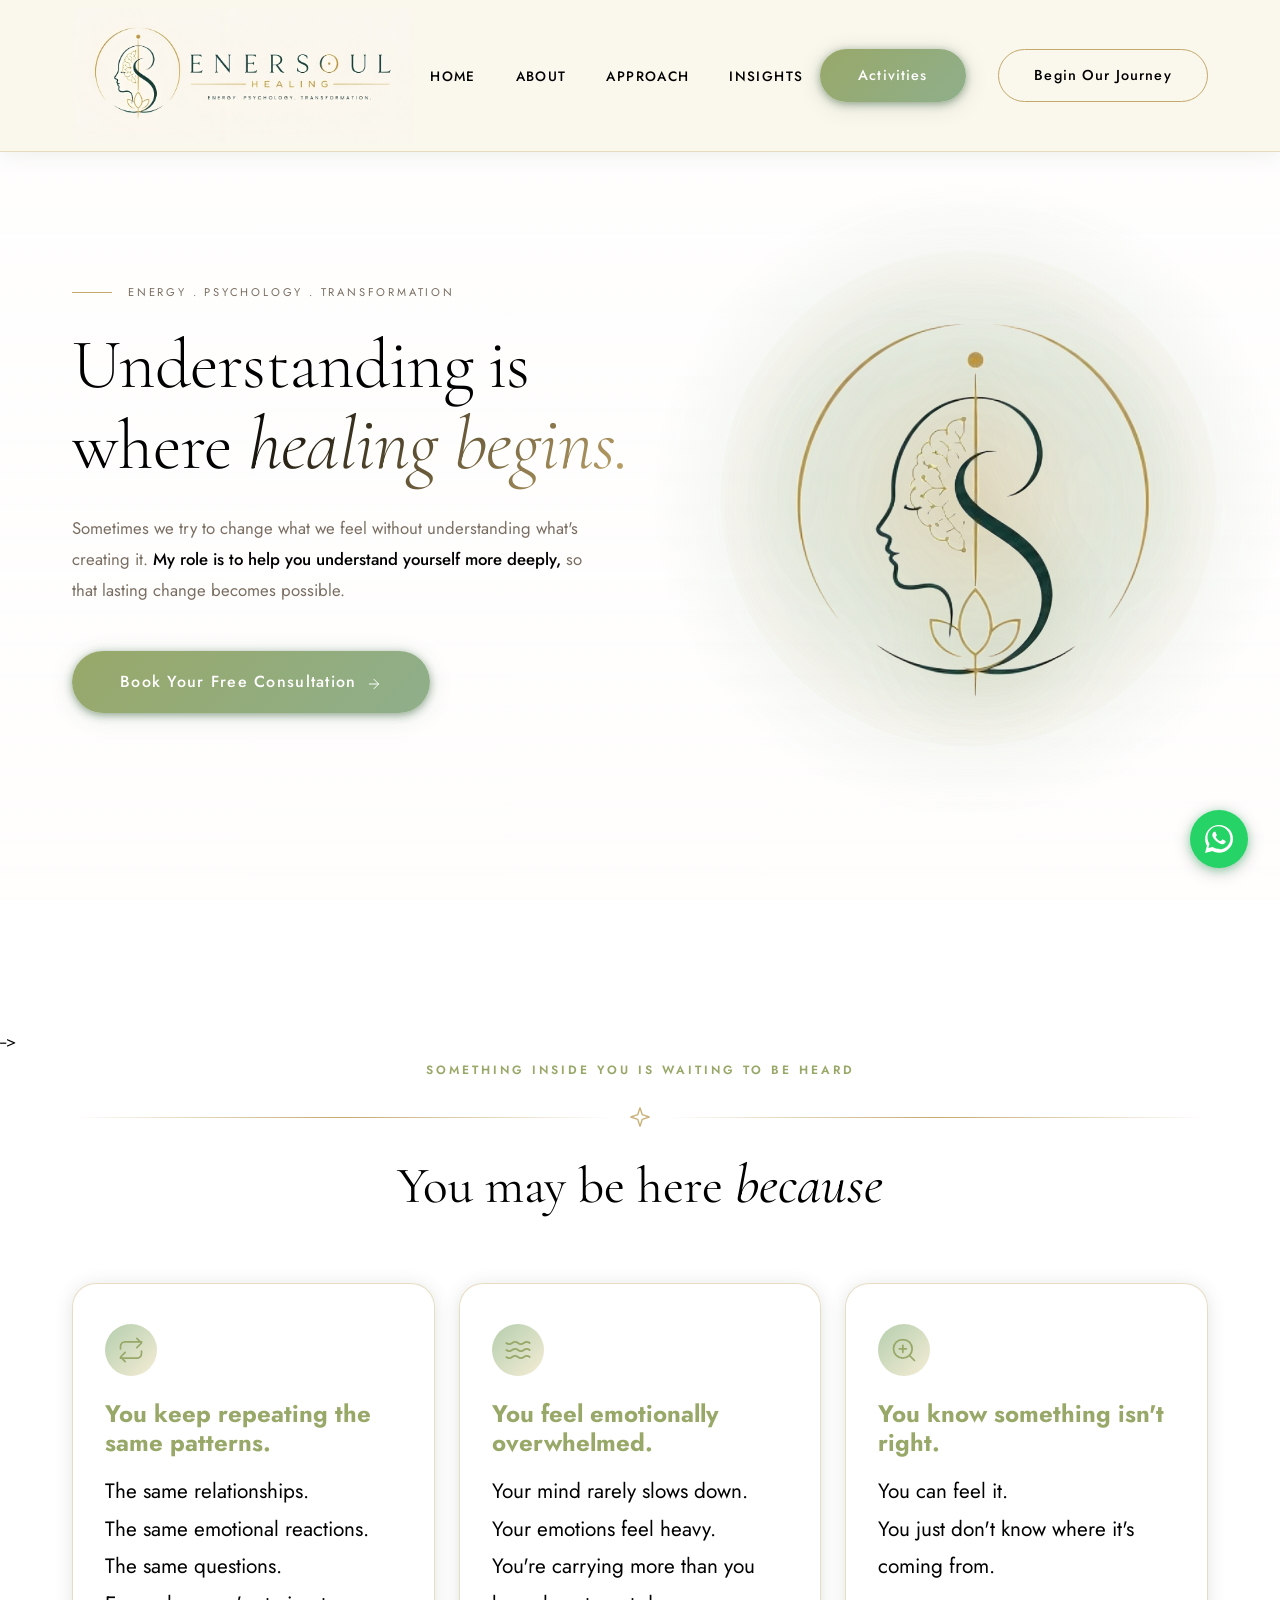
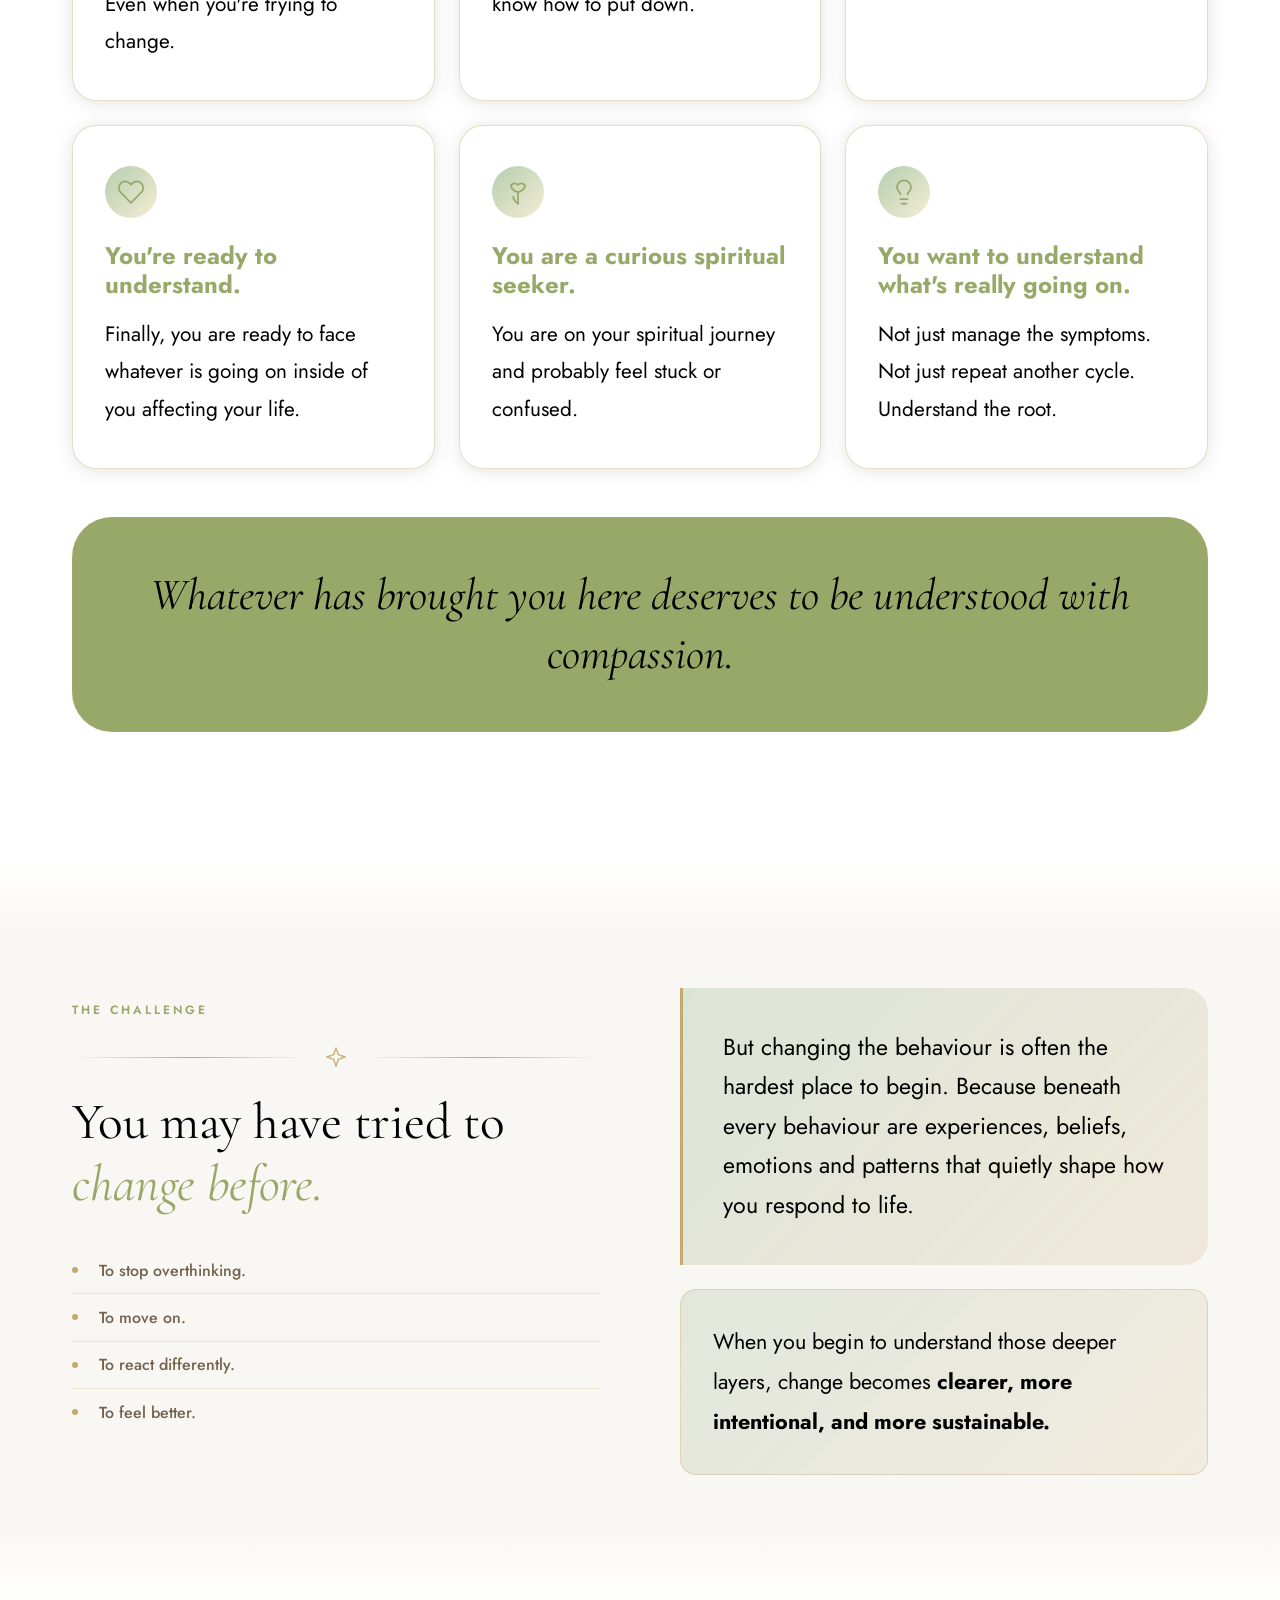
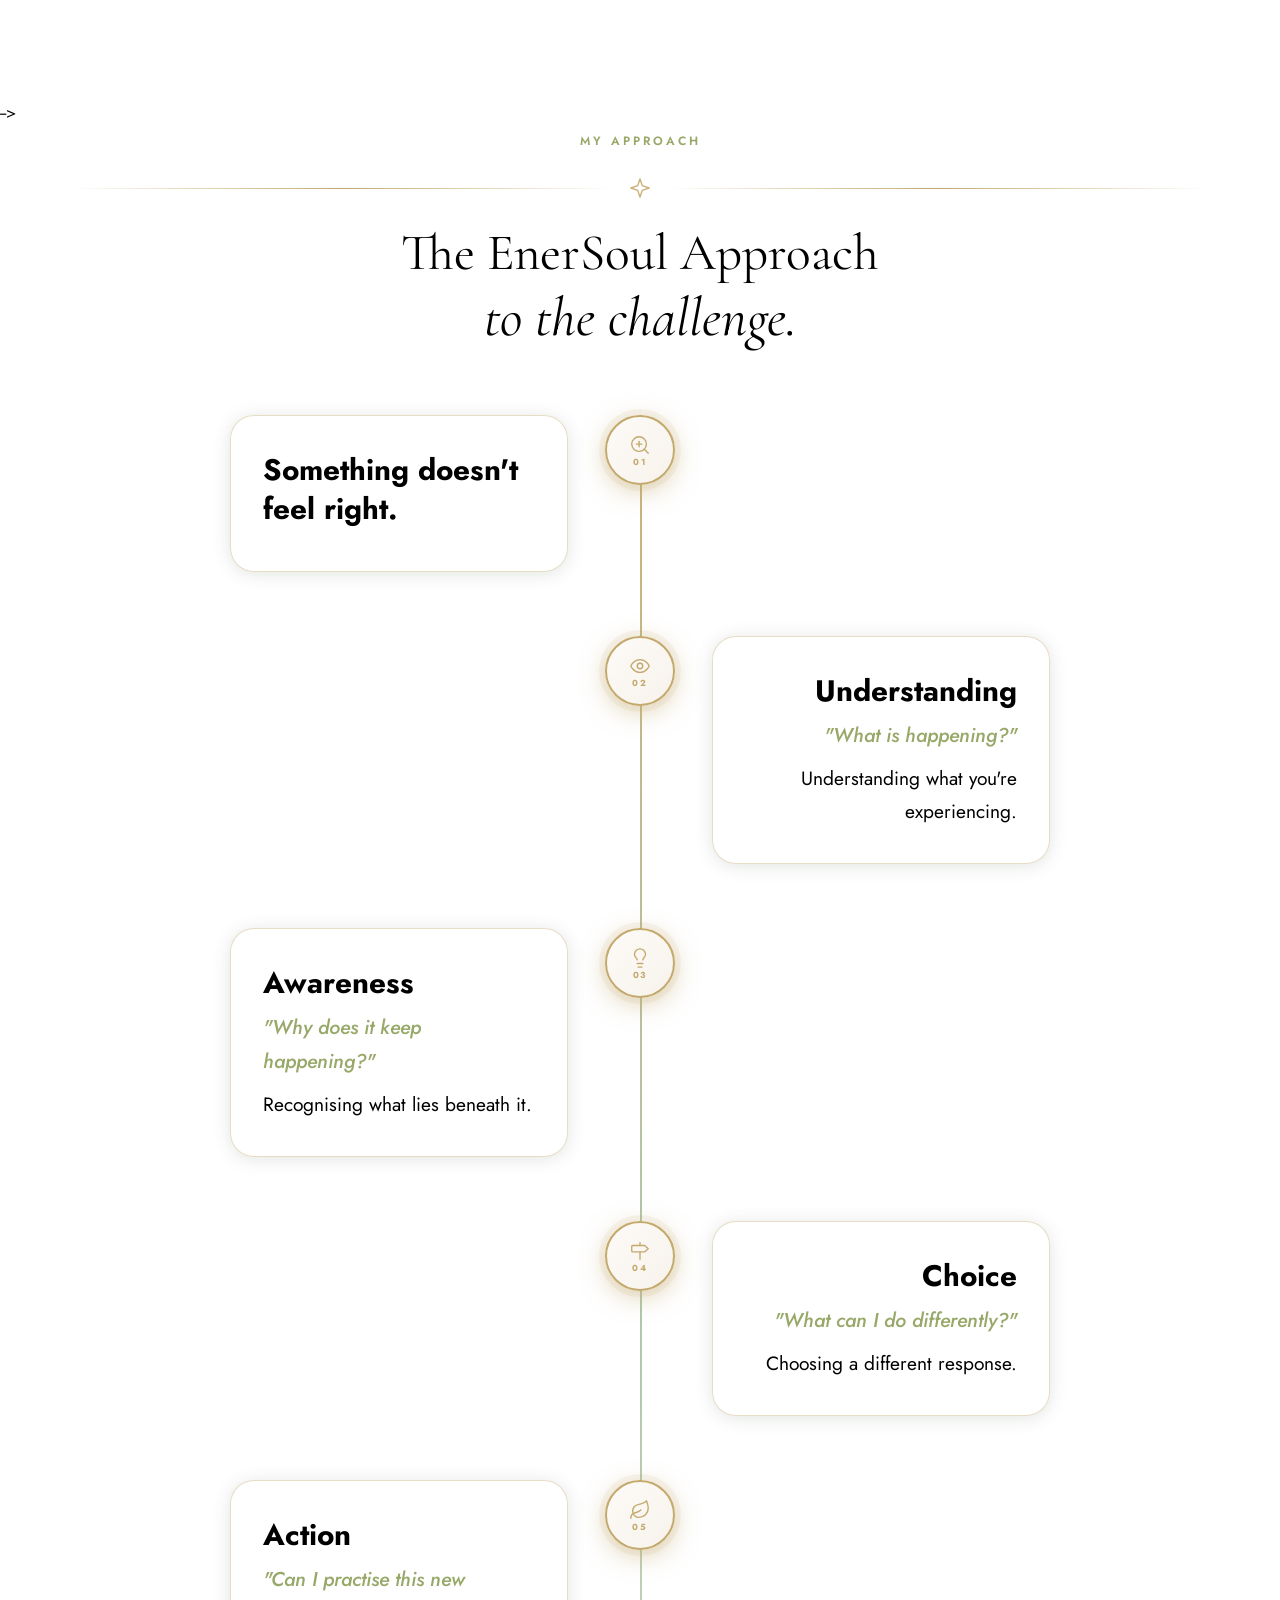
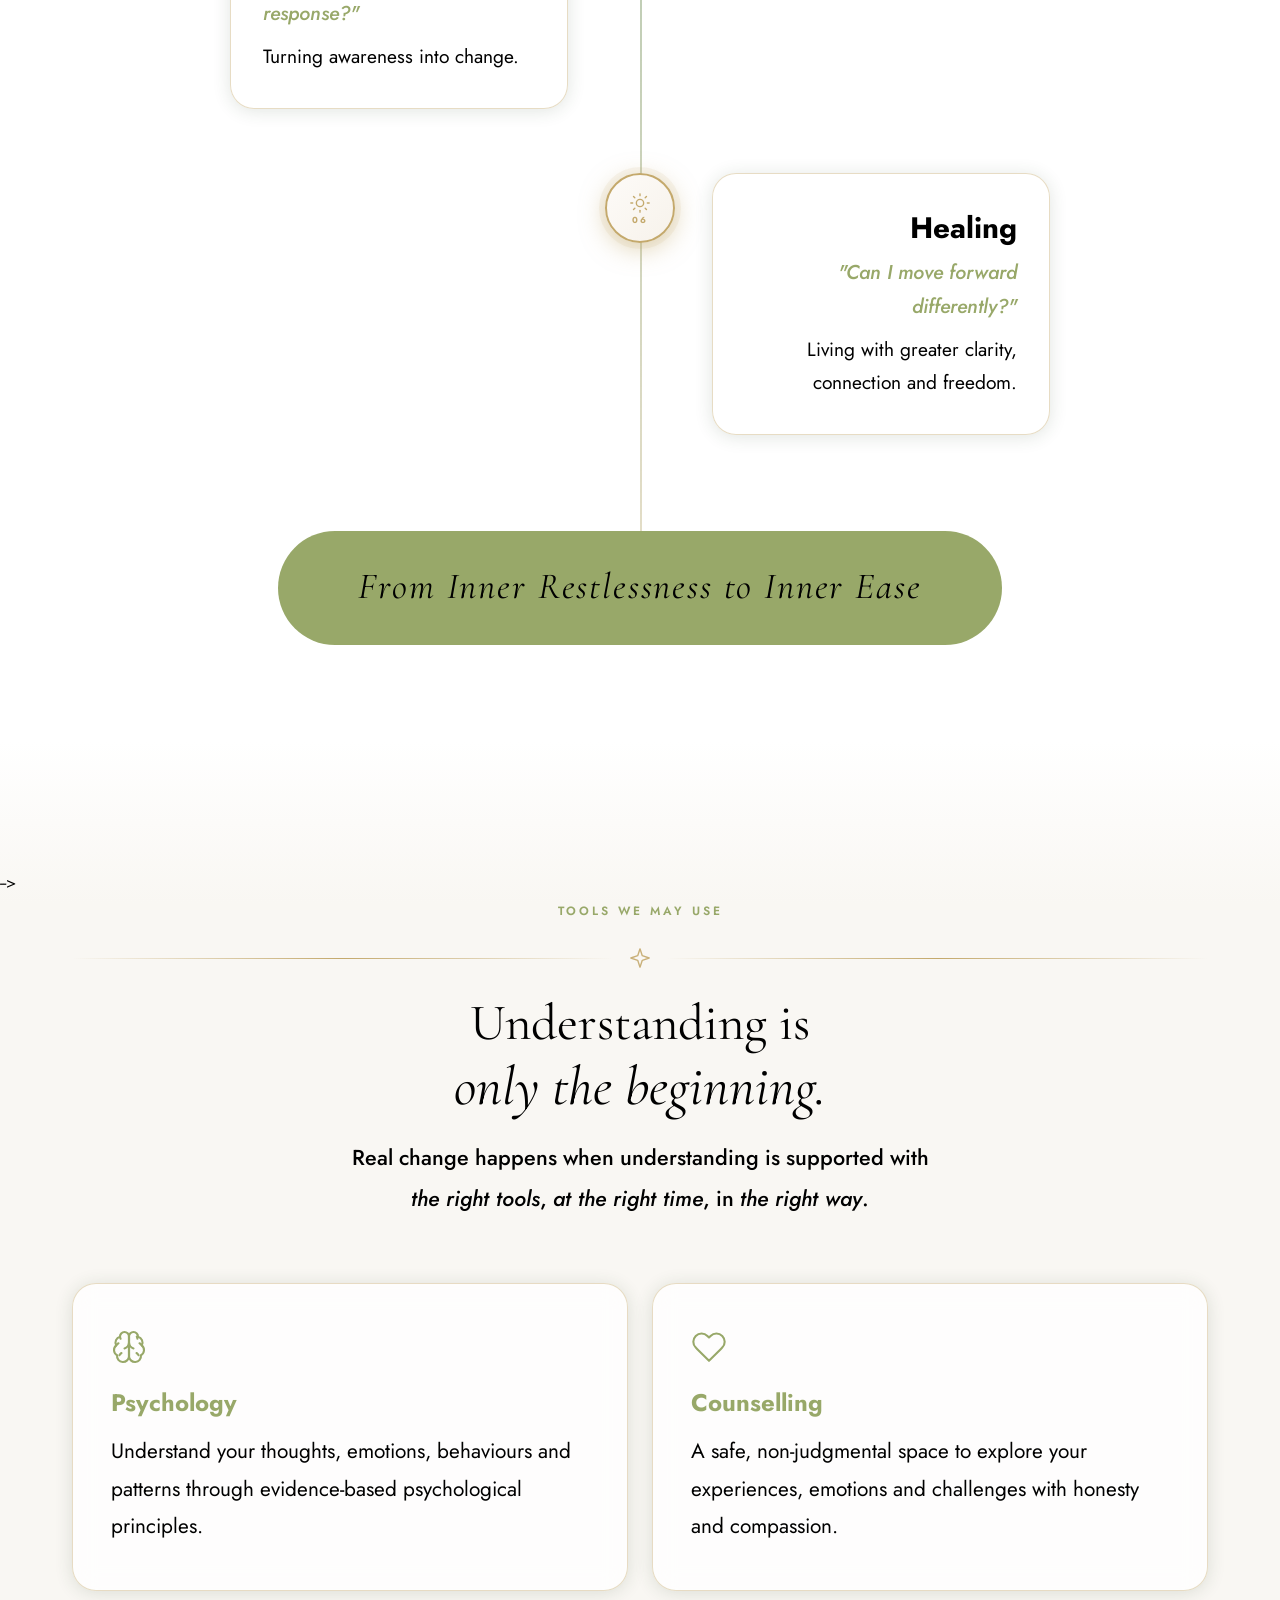
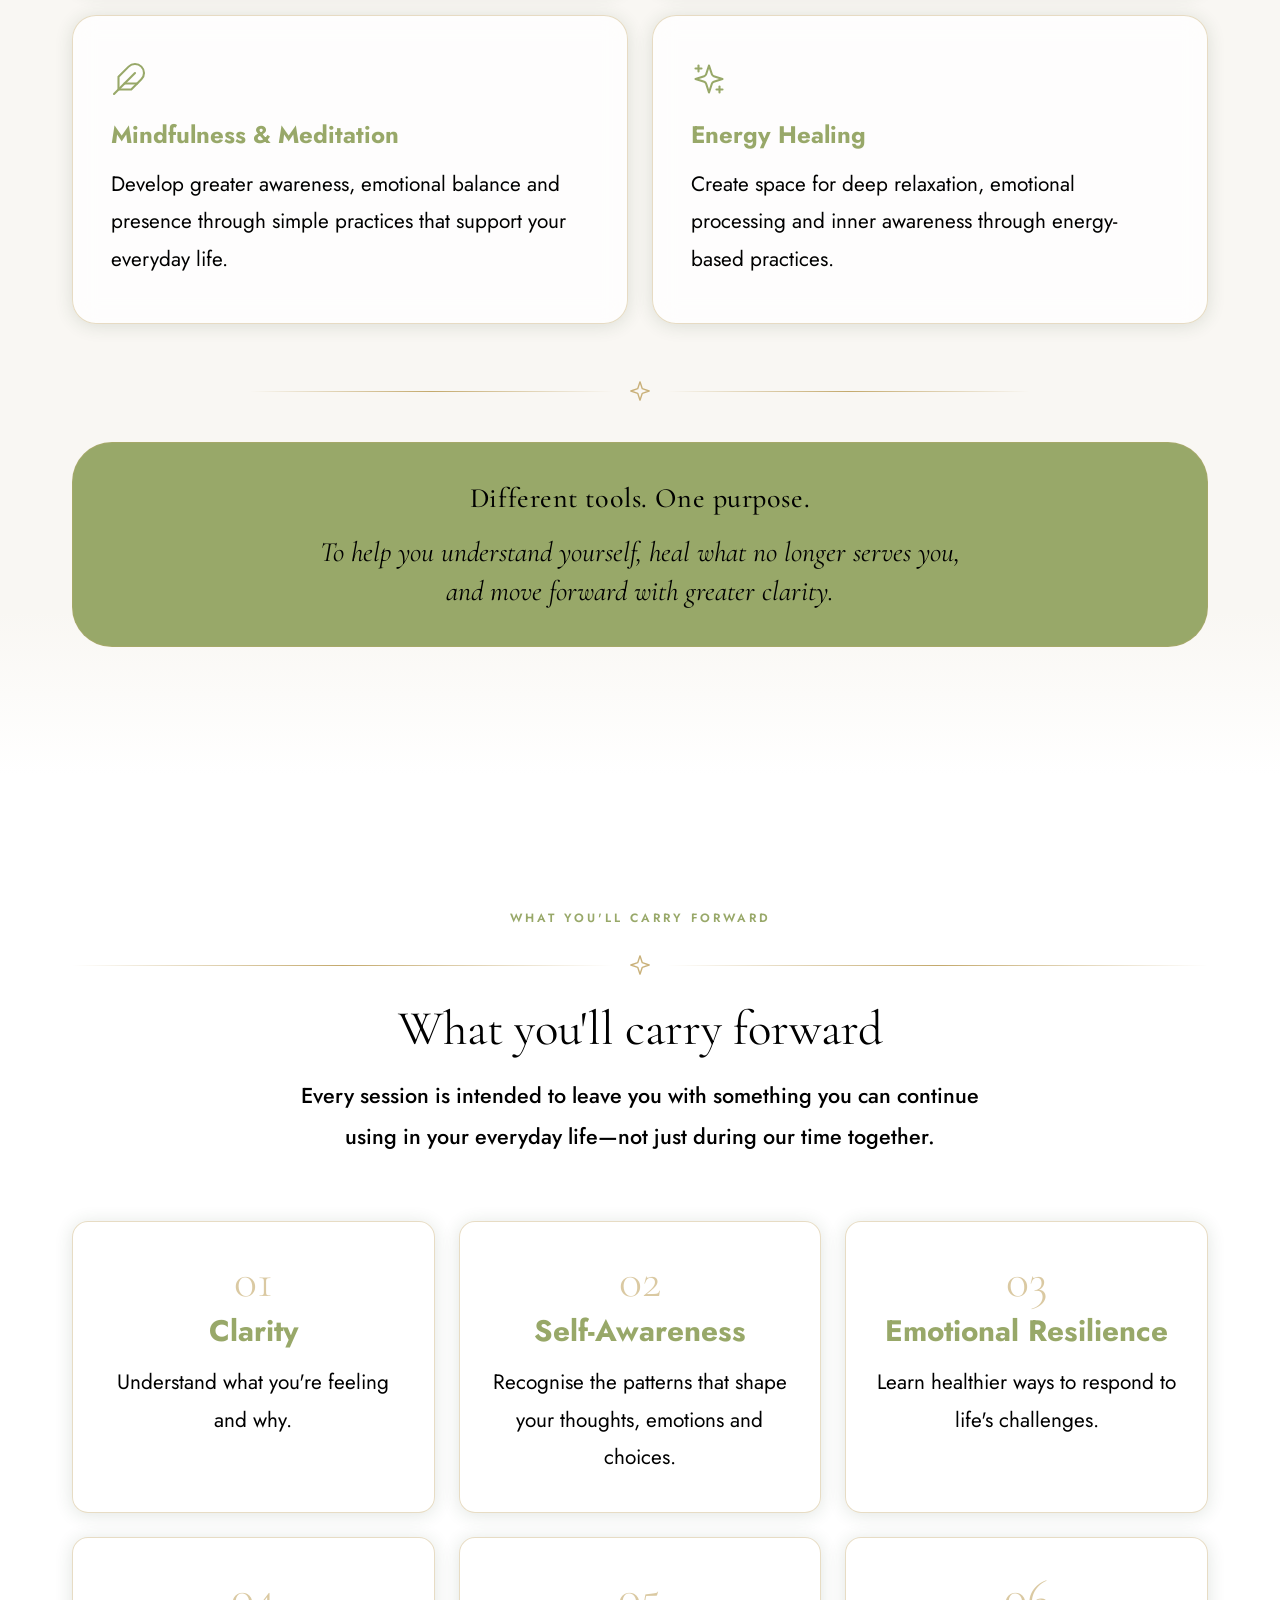
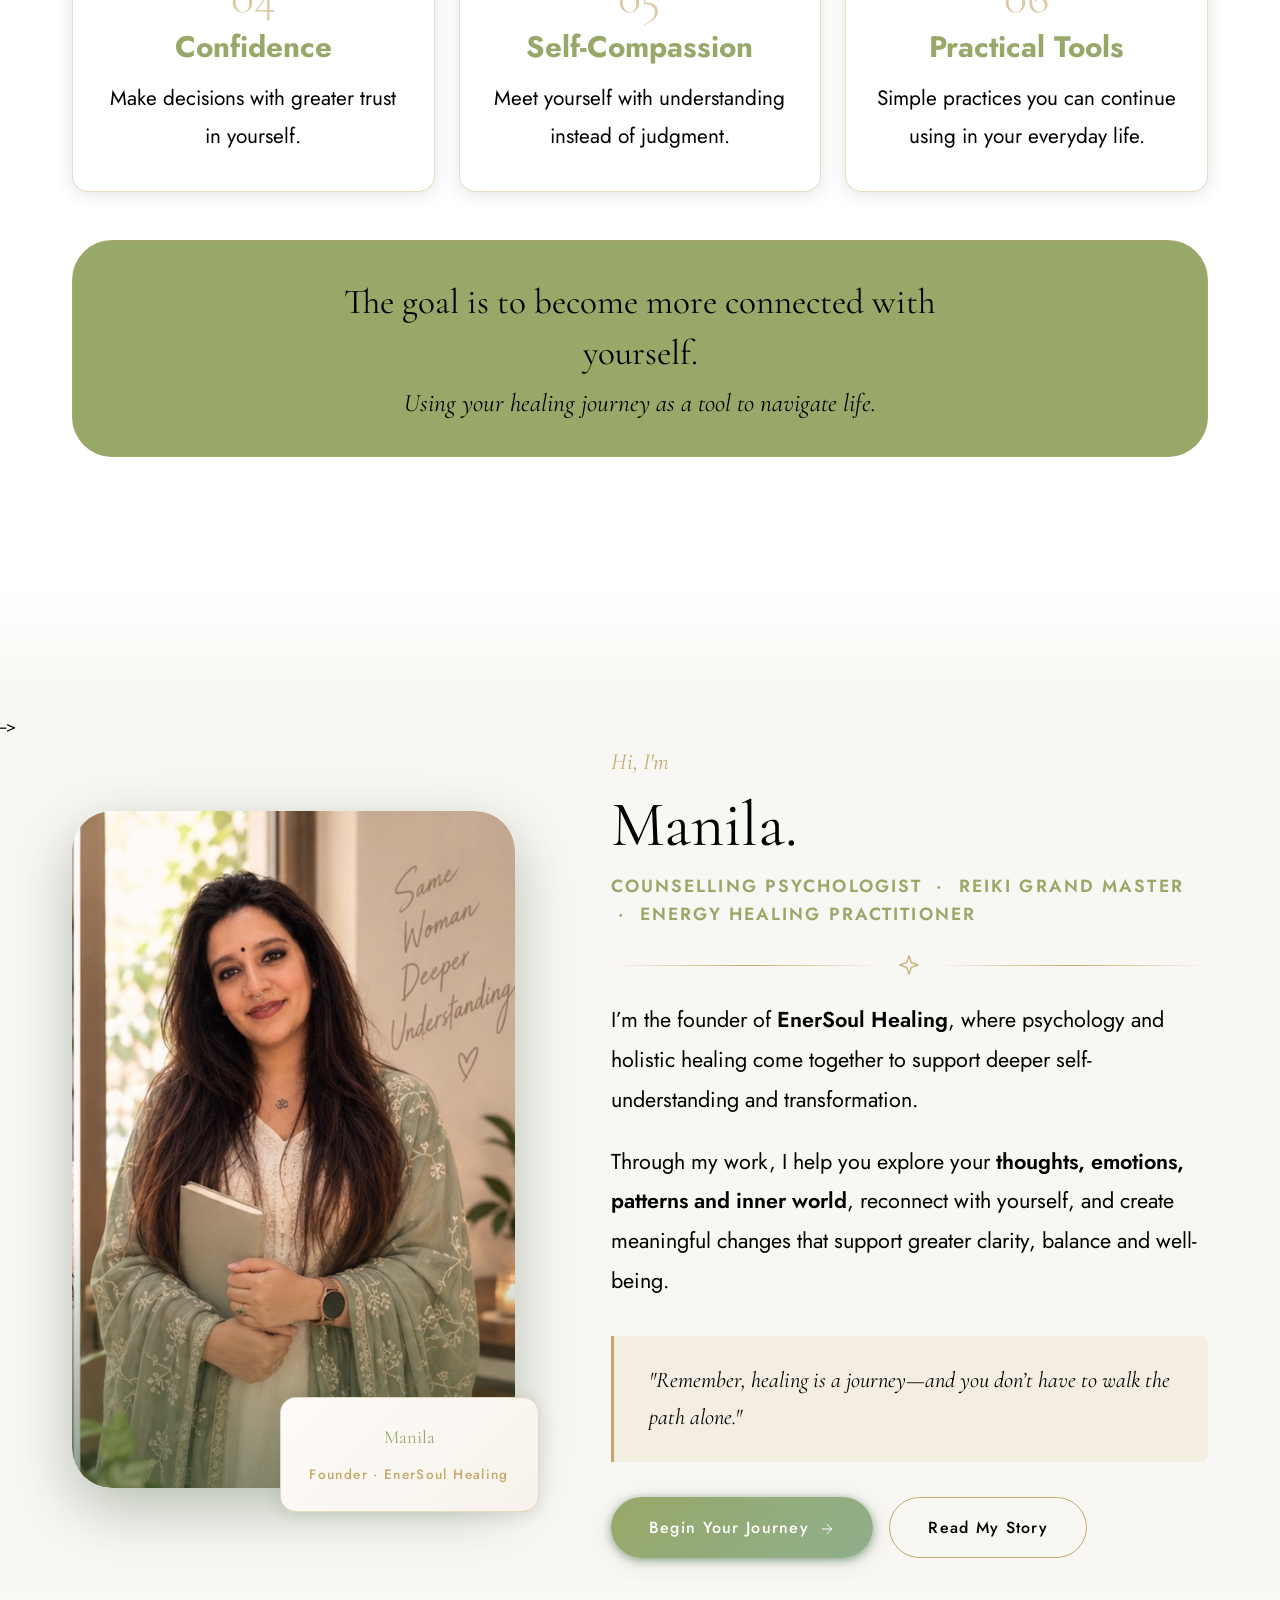
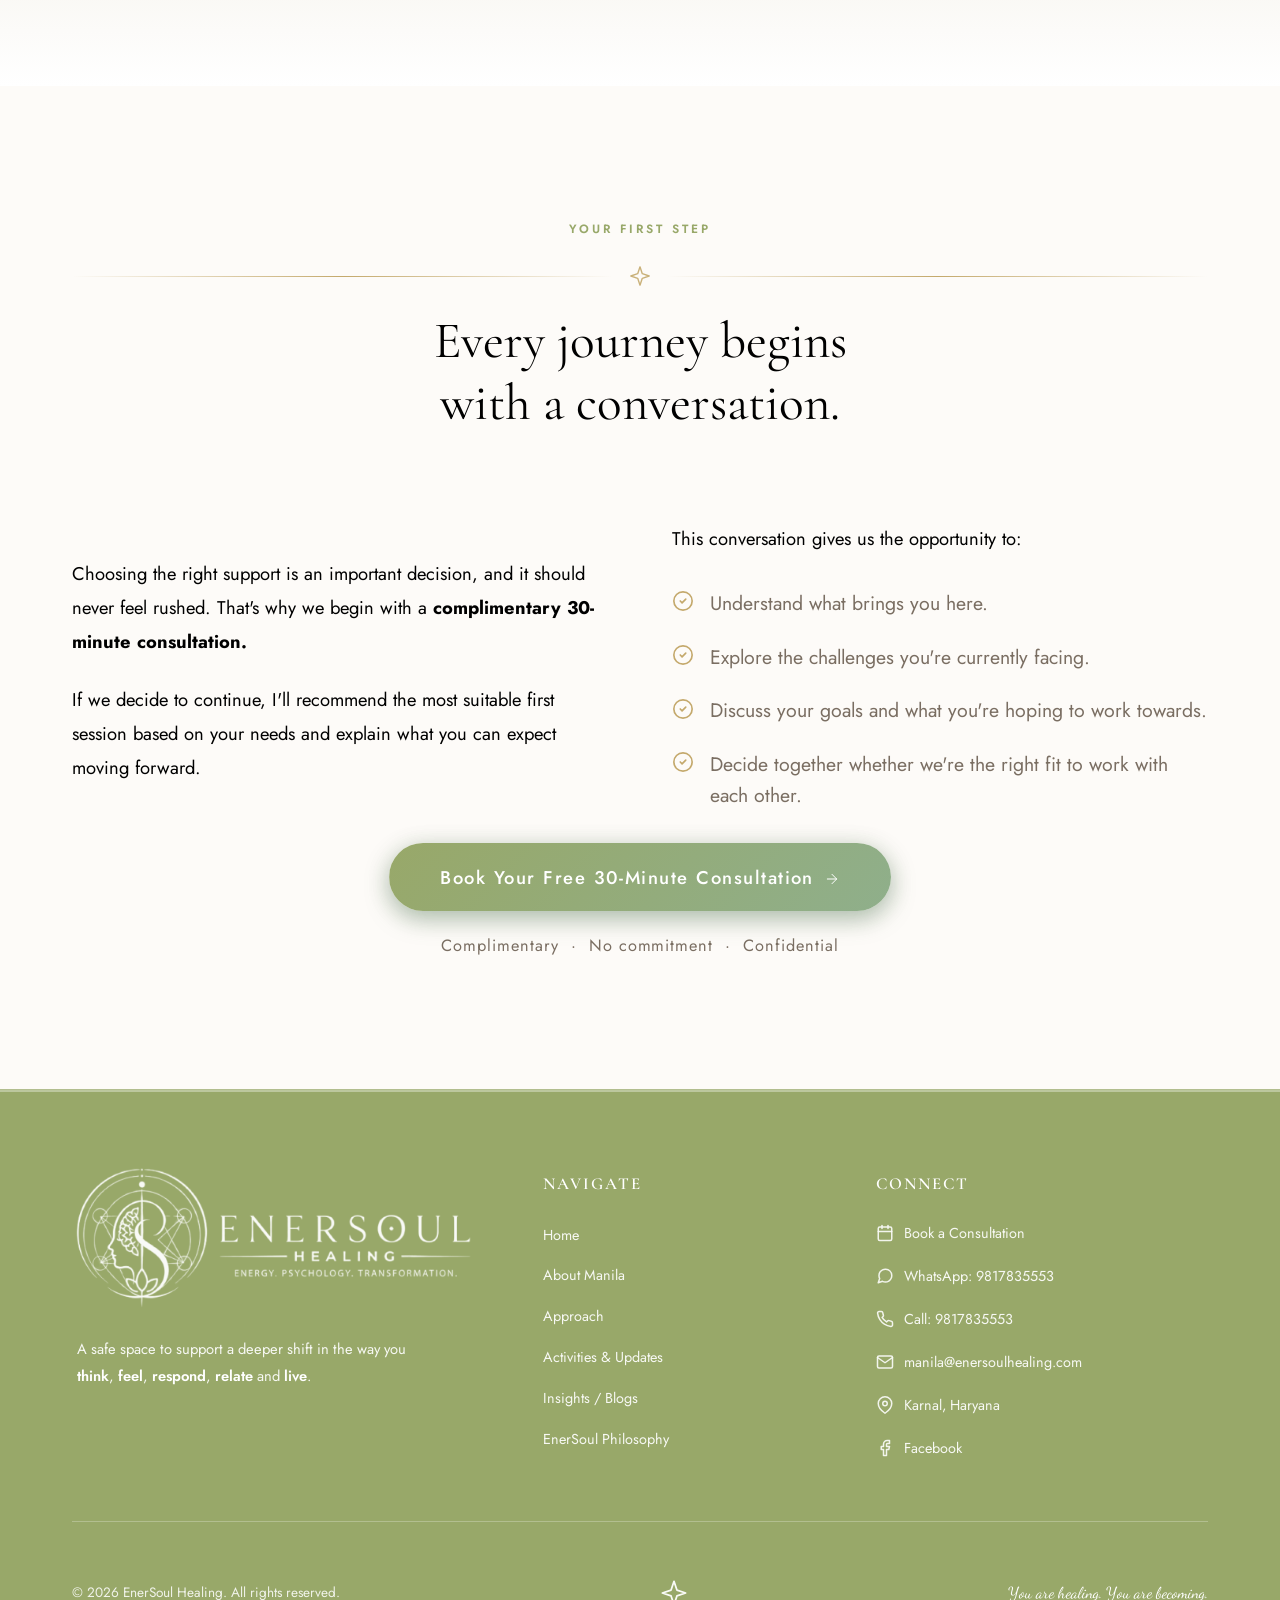
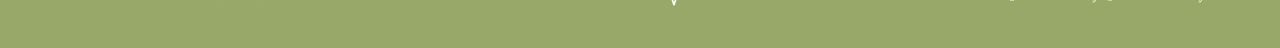
==== commit 5c6c346e: "feat: refactor site navigation, update footer contact details, and add new assets to enhance UI/UX" ====
--- a/index.html
+++ b/index.html
@@ -280,20 +280,20 @@
   <nav id="navbar" role="navigation" aria-label="Main navigation">
     <div class="container nav-inner">
 
-      <a href="#hero" class="nav-logo" aria-label="EnerSoul Healing home">
-        <img src="assets/logoNav2-removebg-preview.png" alt="EnerSoul Healing Logo" class="nav-logo__img" />
+      <a href="index.html" class="nav-logo" aria-label="EnerSoul Healing home">
+        <img src="assets/nav_logo.jpg" alt="EnerSoul Healing Logo" class="nav-logo__img" />
       </a>
 
       <ul class="nav-links" role="list">
         <li><a href="index.html">Home</a></li>
         <li><a href="about.html">About</a></li>
-        <li><a href="index.html#section-modalities">approach</a></li>
+        <li><a href="index.html#section-approach">approach</a></li>
         <li><a href="blog.html">Insights</a></li>
       </ul>
 
       <div class="nav-cta">
         <a href="updates.html" class="btn btn--gold" style="margin-right: 1rem;">Activities</a>
-        <a href="#section-cta" class="btn btn--outline" id="nav-book-btn">Request a Call</a>
+        <a href="index.html#section-cta" class="btn btn--outline" id="nav-book-btn">Begin Our Journey</a>
       </div>
 
       <!-- Mobile toggle -->
@@ -307,11 +307,11 @@
   <div class="mobile-menu" id="mobile-menu" role="dialog" aria-modal="true" aria-label="Mobile navigation">
     <a href="index.html">Home</a>
     <a href="about.html">About</a>
-    <a href="index.html#section-modalities">approach</a>
+    <a href="index.html#section-approach">approach</a>
     <a href="blog.html">Insights</a>
     <a href="about.html#section-philosophy">Philosophy</a>
     <a href="updates.html" class="btn btn--gold" style="margin-top:1rem;">Activities</a>
-    <a href="#section-cta" class="btn btn--primary" style="margin-top:1rem;">Request a Call</a>
+    <a href="index.html#section-cta" class="btn btn--primary" style="margin-top:1rem;">Begin Our Journey</a>
   </div>
 
   <!-- ════════════════════════════════════════
@@ -366,35 +366,31 @@
           </p>
 
           <div class="hero-actions">
-            <a href="https://wa.me/919024952636?text=Hi%2C%20I%20would%20like%20to%20enquire%20about%20your%20approach."
+            <a href="https://wa.me/919817835553?text=Hi%2C%20I%20would%20like%20to%20enquire%20about%20your%20approach."
               target="_blank" class="btn btn--gold btn--lg" id="hero-cta-primary">
               Book Your Free Consultation
               <span class="btn-arrow"><svg class="icon">
                   <use href="#icon-arrow" />
                 </svg></span>
             </a>
-            <a href="#section-reasons" class="btn btn--outline" id="hero-cta-secondary">
+            <!-- <a href="#section-reasons" class="btn btn--outline" id="hero-cta-secondary">
               Begin Our Journey
-            </a>
-          </div>
-        </div>
-
-        <!-- Right: logo animation (green-screen keyed via canvas) -->
-        <div class="hero-video-wrap" aria-hidden="true">
+            </a> -->
+          </div>
+        </div>
+
+        <!-- Right: hero emblem image with transparent bg -->
+        <div class="hero-image-wrap hero-video-wrap" aria-hidden="true">
           <!-- Ambient halo background -->
           <div
-            style="position:absolute;inset:-18%;border-radius:50%;background:radial-gradient(ellipse at 40% 50%, rgba(196,169,108,0.13) 0%, rgba(143,175,139,0.1) 45%, transparent 72%);z-index:0;pointer-events:none;">
+            style="position:absolute;inset:-20%;border-radius:50%;background:radial-gradient(ellipse at 50% 50%, rgba(196,169,108,0.18) 0%, rgba(143,175,139,0.12) 45%, transparent 72%);z-index:0;pointer-events:none;">
           </div>
 
           <div class="hero-video-ring hero-video-ring--outer"></div>
           <div class="hero-video-ring hero-video-ring--inner"></div>
 
-          <!-- Hidden source video with no-bg green-screen version -->
-          <video id="hero-logo-src" class="hero-logo-video-src" src="assets/logoanimation.mp4" autoplay loop muted
-            playsinline crossorigin="anonymous" aria-hidden="true"></video>
-
-          <!-- Canvas where green pixels are replaced with transparent -->
-          <canvas id="hero-logo-canvas" class="hero-logo-canvas" aria-hidden="true"></canvas>
+          <!-- Hero Image with transparent background -->
+          <img id="hero-emblem-img" src="assets/Hero_Img2.jpg" alt="EnerSoul Healing Emblem" class="hero-image" />
 
           <div class="hero-video-glow"></div>
         </div>
@@ -961,7 +957,7 @@
 
         <div class="about-image-wrap reveal reveal--left">
           <div class="about-image-frame">
-            <img src="images/manila.jpg"
+            <img src="assets/Manila_Image.jpeg"
               alt="Manila — Founder of EnerSoul Healing, Counselling Psychologist and Reiki Grand Master"
               loading="lazy" />
           </div>
@@ -995,7 +991,7 @@
           </div>
 
           <div style="margin-top: 2rem; display: flex; gap: 1rem; flex-wrap: wrap;">
-            <a href="https://wa.me/919024952636?text=Hi%2C%20I%20would%20like%20to%20enquire%20about%20your%20approach."
+            <a href="https://wa.me/919817835553?text=Hi%2C%20I%20would%20like%20to%20enquire%20about%20your%20approach."
               target="_blank" class="btn btn--primary" id="about-cta-btn">
               Begin Your Journey
               <span class="btn-arrow"><svg class="icon">
@@ -1018,71 +1014,79 @@
   <section id="section-cta" aria-label="Book your consultation">
 
     <div class="container">
-      <div class="cta-content">
-
-        <span class="section-label" style="color: var(--sage-parchment);">Your First Step</span>
+
+      <div class="section-header reveal">
+        <span class="section-label">Your First Step</span>
         <div class="gold-divider" aria-hidden="true">
-          <span class="gold-divider__lotus"><svg class="icon" style="color:var(--gold-light);">
+          <span class="gold-divider__lotus"><svg class="icon">
               <use href="#icon-lotus" />
             </svg></span>
         </div>
-
         <h2>Every journey begins<br />with a conversation.</h2>
-
-        <p class="cta-lead">
-          Choosing the right support is an important decision, and it should never feel rushed.
-          That's why we begin with a <strong style="color: var(--gold-light); font-weight:600;">complimentary 30-minute
-            consultation.</strong>
-        </p>
-
-        <p class="cta-lead" style="margin-top: 0.5rem;">
-          This conversation gives us the opportunity to:
-        </p>
-
-        <div class="cta-checklist" role="list">
-          <div class="cta-check-item" role="listitem">
-            <span class="cta-check-icon" aria-hidden="true"><svg class="icon">
-                <use href="#icon-check" />
-              </svg></span>
-            <span>Understand what brings you here.</span>
-          </div>
-          <div class="cta-check-item" role="listitem">
-            <span class="cta-check-icon" aria-hidden="true"><svg class="icon">
-                <use href="#icon-check" />
-              </svg></span>
-            <span>Explore the challenges you're currently facing.</span>
-          </div>
-          <div class="cta-check-item" role="listitem">
-            <span class="cta-check-icon" aria-hidden="true"><svg class="icon">
-                <use href="#icon-check" />
-              </svg></span>
-            <span>Discuss your goals and what you're hoping to work towards.</span>
-          </div>
-          <div class="cta-check-item" role="listitem">
-            <span class="cta-check-icon" aria-hidden="true"><svg class="icon">
-                <use href="#icon-check" />
-              </svg></span>
-            <span>Decide together whether we're the right fit to work with each other.</span>
-          </div>
-        </div>
-
-        <p class="cta-lead" style="margin-top: 0.5rem; margin-bottom: 1.5rem;">
-          If we decide to continue, I'll recommend the most suitable first session based on your needs and explain what
-          you can expect moving forward.
-        </p>
-
-        <div class="cta-actions">
-          <a href="https://wa.me/919024952636?text=Hi%2C%20I%20would%20like%20to%20enquire%20about%20your%20approach."
-            target="_blank" class="btn btn--gold btn--lg" id="cta-book-btn">
-            Book Your Free 30-Minute Consultation
-            <span class="btn-arrow"><svg class="icon">
-                <use href="#icon-arrow" />
-              </svg></span>
-          </a>
-          <p class="cta-note">Complimentary &nbsp;·&nbsp; No commitment &nbsp;·&nbsp; Confidential</p>
-        </div>
-
-      </div>
+      </div>
+
+      <div class="cta-content">
+        <div class="cta-left">
+          <p class="cta-lead">
+            Choosing the right support is an important decision, and it should never feel rushed.
+            That's why we begin with a <strong>complimentary 30-minute consultation.</strong>
+          </p>
+
+          <p class="cta-lead" style="margin-top: 1.5rem;">
+            If we decide to continue, I'll recommend the most suitable first session based on your needs and explain
+            what
+            you can expect moving forward.
+          </p>
+
+
+        </div>
+
+        <div class="cta-right">
+          <p class="cta-lead" style="margin-top: 1.5rem;">
+            This conversation gives us the opportunity to:
+          </p>
+          <div class="cta-checklist" role="list">
+            <div class="cta-check-item" role="listitem">
+              <span class="cta-check-icon" aria-hidden="true"><svg class="icon">
+                  <use href="#icon-check" />
+                </svg></span>
+              <span>Understand what brings you here.</span>
+            </div>
+            <div class="cta-check-item" role="listitem">
+              <span class="cta-check-icon" aria-hidden="true"><svg class="icon">
+                  <use href="#icon-check" />
+                </svg></span>
+              <span>Explore the challenges you're currently facing.</span>
+            </div>
+            <div class="cta-check-item" role="listitem">
+              <span class="cta-check-icon" aria-hidden="true"><svg class="icon">
+                  <use href="#icon-check" />
+                </svg></span>
+              <span>Discuss your goals and what you're hoping to work towards.</span>
+            </div>
+            <div class="cta-check-item" role="listitem">
+              <span class="cta-check-icon" aria-hidden="true"><svg class="icon">
+                  <use href="#icon-check" />
+                </svg></span>
+              <span>Decide together whether we're the right fit to work with each other.</span>
+            </div>
+          </div>
+
+
+        </div>
+      </div>
+
+      <div class="cta-actions">
+        <a href="https://wa.me/919817835553?text=Hi%2C%20I%20would%20like%20to%20enquire%20about%20your%20approach."
+          target="_blank" class="btn btn--gold btn--lg" id="cta-book-btn">
+          Book Your Free 30-Minute Consultation
+          <span class="btn-arrow"><svg class="icon">
+              <use href="#icon-arrow" />
+            </svg></span>
+        </a>
+        <p class="cta-note">Complimentary &nbsp;·&nbsp; No commitment &nbsp;·&nbsp; Confidential</p>
+      </div>
+
     </div>
 
   </section>
@@ -1095,29 +1099,65 @@
 
       <div class="footer-top">
         <div class="footer-brand">
-          <a href="#hero" class="footer-logo" aria-label="EnerSoul Healing home">
-            <img src="assets/logo_2-removebg-preview.png" alt="EnerSoul Healing Logo" class="footer-logo__img" />
+          <a href="index.html" class="footer-logo" aria-label="EnerSoul Healing home">
+            <img src="assets/new_logo-removebg-preview.png" alt="EnerSoul Healing Logo" class="footer-logo__img" />
           </a>
-          <p class="footer-tagline">Where psychology and holistic healing come together to support deeper
-            self-understanding and transformation.</p>
+          <p class="footer-tagline">
+            A safe space to support a deeper shift in the way you <strong>think</strong>, <strong>feel</strong>, <strong>respond</strong>, <strong>relate</strong> and <strong>live</strong>.
+          </p>
         </div>
 
         <div class="footer-links">
           <h5>Navigate</h5>
           <ul role="list">
             <li><a href="index.html">Home</a></li>
-            <li><a href="about.html">About</a></li>
-            <li><a href="index.html#section-modalities">Learn</a></li>
-            <li><a href="index.html#footer">Connect</a></li>
+            <li><a href="about.html">About Manila</a></li>
+            <li><a href="index.html#section-approach">Approach</a></li>
+            <li><a href="updates.html">Activities &amp; Updates</a></li>
+            <li><a href="blog.html">Insights / Blogs</a></li>
+            <li><a href="about.html#section-philosophy">EnerSoul Philosophy</a></li>
           </ul>
         </div>
 
         <div class="footer-links">
           <h5>Connect</h5>
           <ul role="list">
-            <li><a
-                href="https://wa.me/919024952636?text=Hi%2C%20I%20would%20like%20to%20enquire%20about%20your%20approach."
-                target="_blank" id="footer-book">Book a Consultation</a></li>
+            <li>
+              <a href="https://wa.me/919817835553?text=Hi%2C%20I%20would%20like%20to%20enquire%20about%20your%20approach." target="_blank" rel="noopener noreferrer" id="footer-book">
+                <svg class="footer-item-icon" viewBox="0 0 24 24" fill="none" stroke="currentColor" stroke-width="2" stroke-linecap="round" stroke-linejoin="round" aria-hidden="true"><rect x="3" y="4" width="18" height="18" rx="2" ry="2"></rect><line x1="16" y1="2" x2="16" y2="6"></line><line x1="8" y1="2" x2="8" y2="6"></line><line x1="3" y1="10" x2="21" y2="10"></line></svg>
+                <span>Book a Consultation</span>
+              </a>
+            </li>
+            <li>
+              <a href="https://wa.me/919817835553?text=Hi%2C%20I%20would%20like%20to%20enquire%20about%20your%20approach." target="_blank" rel="noopener noreferrer">
+                <svg class="footer-item-icon" viewBox="0 0 24 24" fill="none" stroke="currentColor" stroke-width="2" stroke-linecap="round" stroke-linejoin="round" aria-hidden="true"><path d="M21 11.5a8.38 8.38 0 0 1-.9 3.8 8.5 8.5 0 0 1-7.6 4.7 8.38 8.38 0 0 1-3.8-.9L3 21l1.9-5.7a8.38 8.38 0 0 1-.9-3.8 8.5 8.5 0 0 1 4.7-7.6 8.38 8.38 0 0 1 3.8-.9h.5a8.48 8.48 0 0 1 8 8v.5z"></path></svg>
+                <span>WhatsApp: 9817835553</span>
+              </a>
+            </li>
+            <li>
+              <a href="tel:+919817835553">
+                <svg class="footer-item-icon" viewBox="0 0 24 24" fill="none" stroke="currentColor" stroke-width="2" stroke-linecap="round" stroke-linejoin="round" aria-hidden="true"><path d="M22 16.92v3a2 2 0 0 1-2.18 2 19.79 19.79 0 0 1-8.63-3.07 19.5 19.5 0 0 1-6-6 19.79 19.79 0 0 1-3.07-8.67A2 2 0 0 1 4.11 2h3a2 2 0 0 1 2 1.72 12.84 12.84 0 0 0 .7 2.81 2 2 0 0 1-.45 2.11L8.09 9.91a16 16 0 0 0 6 6l1.27-1.27a2 2 0 0 1 2.11-.45 12.84 12.84 0 0 0 2.81.7A2 2 0 0 1 22 16.92z"></path></svg>
+                <span>Call: 9817835553</span>
+              </a>
+            </li>
+            <li>
+              <a href="mailto:manila@enersoulhealing.com">
+                <svg class="footer-item-icon" viewBox="0 0 24 24" fill="none" stroke="currentColor" stroke-width="2" stroke-linecap="round" stroke-linejoin="round" aria-hidden="true"><path d="M4 4h16c1.1 0 2 .9 2 2v12c0 1.1-.9 2-2 2H4c-1.1 0-2-.9-2-2V6c0-1.1.9-2 2-2z"></path><polyline points="22,6 12,13 2,6"></polyline></svg>
+                <span>manila@enersoulhealing.com</span>
+              </a>
+            </li>
+            <li>
+              <a href="https://maps.google.com/?q=Karnal,+Haryana" target="_blank" rel="noopener noreferrer">
+                <svg class="footer-item-icon" viewBox="0 0 24 24" fill="none" stroke="currentColor" stroke-width="2" stroke-linecap="round" stroke-linejoin="round" aria-hidden="true"><path d="M21 10c0 7-9 13-9 13s-9-6-9-13a9 9 0 0 1 18 0z"></path><circle cx="12" cy="10" r="3"></circle></svg>
+                <span>Karnal, Haryana</span>
+              </a>
+            </li>
+            <li>
+              <a href="https://www.facebook.com/share/1C1QeuBqiy/?mibextid=wwXIfr" target="_blank" rel="noopener noreferrer">
+                <svg class="footer-item-icon" viewBox="0 0 24 24" fill="none" stroke="currentColor" stroke-width="2" stroke-linecap="round" stroke-linejoin="round" aria-hidden="true"><path d="M18 2h-3a5 5 0 0 0-5 5v3H7v4h3v8h4v-8h3l1-4h-4V7a1 1 0 0 1 1-1h3z"></path></svg>
+                <span>Facebook</span>
+              </a>
+            </li>
           </ul>
         </div>
       </div>
@@ -1131,8 +1171,7 @@
             <use href="#icon-lotus" />
           </svg>
         </span>
-        <p style="font-family: 'Dancing Script', cursive; font-size: 1rem;" class="footer-mantra">You are
-          healing. You are becoming.</p>
+        <p style="font-family: 'Dancing Script', cursive; font-size: 1rem;" class="footer-mantra">You are healing. You are becoming.</p>
       </div>
 
     </div>
@@ -1142,7 +1181,7 @@
 
 
   <!-- Floating WhatsApp Button -->
-  <a href="https://wa.me/919024952636?text=Hi%2C%20I%20would%20like%20to%20enquire%20about%20your%20approach."
+  <a href="https://wa.me/919817835553?text=Hi%2C%20I%20would%20like%20to%20enquire%20about%20your%20approach."
     class="whatsapp-float" target="_blank" aria-label="Chat on WhatsApp">
     <svg xmlns="http://www.w3.org/2000/svg" viewBox="0 0 448 512">
       <path
--- a/css/style.css
+++ b/css/style.css
@@ -12,7 +12,7 @@
   --cream-dark: #F7F2EB;
   --sage: #8FAF8B;
   --sage-light: #B5CEAD;
-  --sage-deep: #5C7F5C;
+  --sage-deep: #98A869;
   --gold: #C4A96C;
   --gold-light: #D9C08A;
   --gold-pale: #F5EDD6;
@@ -247,13 +247,18 @@
   transform: translateX(0);
 }
 
-.btn--primary {
+.btn--primary,
+.btn--gold {
   background: linear-gradient(135deg, var(--sage-deep), var(--sage));
   color: #fff;
+  border: none;
   box-shadow: var(--shadow-soft), 0 2px 8px rgba(92, 127, 92, 0.63);
-}
-
-.btn--primary:hover {
+  font-weight: 500;
+}
+
+.btn--primary:hover,
+.btn--gold:hover {
+  background: linear-gradient(135deg, var(--sage-deep), var(--sage));
   transform: translateY(-2px);
   box-shadow: var(--shadow-soft), 0 8px 24px rgba(92, 127, 92, 0.72);
 }
@@ -263,24 +268,30 @@
   color: var(--forest);
   border: 1.5px solid var(--gold);
   padding: 0.85rem 2.2rem;
+  box-shadow: none;
+  font-weight: 500;
 }
 
 .btn--outline:hover {
   background: var(--gold-pale);
+  color: var(--forest);
   transform: translateY(-2px);
   box-shadow: var(--shadow-gold);
 }
 
-.btn--gold {
-  background: linear-gradient(135deg, var(--gold), var(--gold-light));
-  color: var(--forest);
-  box-shadow: var(--shadow-gold);
-  font-weight: 600;
-}
-
-.btn--gold:hover {
-  transform: translateY(-3px);
-  box-shadow: 0 10px 30px rgba(196, 169, 108, 0.72);
+.bg-transparent,
+.btn.bg-transparent {
+  background: transparent !important;
+  color: var(--forest) !important;
+  border: 1.5px solid var(--gold) !important;
+  box-shadow: none !important;
+}
+
+.btn.bg-transparent:hover {
+  background: var(--gold-pale) !important;
+  color: var(--forest) !important;
+  transform: translateY(-2px);
+  box-shadow: var(--shadow-gold) !important;
 }
 
 .btn--lg {
@@ -381,20 +392,19 @@
   right: 0;
   z-index: 1000;
   transition: var(--transition);
-  padding: 1.4rem 0;
-  background: rgba(255, 255, 255, 0.75);
-  backdrop-filter: blur(12px);
-  -webkit-backdrop-filter: blur(12px);
-  border-bottom: 1px solid rgba(255, 255, 255, 0.4);
+  padding: 0.5rem 0;
+  background: #faf7ed;
+  border-bottom: 1px solid rgba(196, 169, 108, 0.36);
+  box-shadow: 0 4px 20px rgba(45, 74, 45, 0.08);
 }
 
 #navbar.scrolled {
-  background: rgba(247, 243, 238, 0.95);
-  backdrop-filter: blur(16px);
-  -webkit-backdrop-filter: blur(16px);
+  background: #faf7ed;
+  backdrop-filter: none;
+  -webkit-backdrop-filter: none;
   border-bottom: 1px solid rgba(196, 169, 108, 0.36);
-  padding: 0.9rem 0;
-  box-shadow: 0 4px 30px rgba(45, 74, 45, 0.11);
+  padding: 0.5rem 0;
+  box-shadow: 0 4px 25px rgba(45, 74, 45, 0.1);
 }
 
 .nav-inner {
@@ -410,7 +420,7 @@
 }
 
 .nav-logo__img {
-  height: 100px;
+  height: 135px;
   width: auto;
   max-width: 100%;
   object-fit: contain;
@@ -419,7 +429,7 @@
 }
 
 #navbar.scrolled .nav-logo__img {
-  height: 100px;
+  height: 125px;
 }
 
 .nav-logo:hover .nav-logo__img {
@@ -553,19 +563,27 @@
    HERO SECTION
 ════════════════════════════════════════ */
 #hero {
-  min-height: 100vh;
+  min-height: 100svh;
   display: flex;
-  align-items: center;
+  flex-direction: column;
+  justify-content: center;
   position: relative;
   background: transparent;
-  padding: 6rem 0 4rem;
+  padding: 10.5rem 0 4.5rem;
+  box-sizing: border-box;
+}
+
+#hero>.container {
+  margin-top: auto;
+  margin-bottom: auto;
+  width: 100%;
 }
 
 /* Fixed backdrop — stays behind everything as content scrolls over */
 .hero-bg {
   position: fixed;
   inset: 0;
-  background-image: url('../images/hero_bg.jpg');
+  /* background-image: url('../images/hero_bg.jpg'); */
   background-size: cover;
   background-position: center;
   opacity: 0.32;
@@ -692,13 +710,14 @@
 ════════════════════════════════════════ */
 .hero-split {
   display: grid;
-  grid-template-columns: 55fr 45fr;
-  gap: 3rem;
+  grid-template-columns: 52fr 48fr;
+  gap: 2.5rem;
   align-items: center;
   min-height: 70vh;
 }
 
-/* ── Hero video panel ── */
+/* ── Hero image / emblem panel ── */
+.hero-image-wrap,
 .hero-video-wrap {
   position: relative;
   display: flex;
@@ -706,9 +725,21 @@
   justify-content: center;
   width: 100%;
   aspect-ratio: 1 / 1;
-  max-width: 480px;
+  max-width: 450px;
   margin: 0 auto;
-  transform: translateX(3rem);
+  transform: translateX(1.5rem);
+}
+
+.hero-image {
+  position: relative;
+  z-index: 2;
+  width: 95%;
+  height: 95%;
+  max-width: 540px;
+  object-fit: contain;
+  mix-blend-mode: multiply;
+  filter: drop-shadow(0 12px 36px rgba(196, 169, 108, 0.35)) drop-shadow(0 0 24px rgba(143, 175, 139, 0.25));
+  animation: videoFadeIn 1.2s ease forwards, heroFloat 6s ease-in-out 1.2s infinite;
 }
 
 /* Hidden source video — loaded but invisible; canvas reads its frames */
@@ -721,7 +752,7 @@
   visibility: hidden;
 }
 
-/* Visible canvas — shows the chroma-keyed result */
+/* Visible canvas — fallback if video used */
 .hero-logo-canvas {
   position: relative;
   z-index: 2;
@@ -979,9 +1010,10 @@
 
 .reason-card h3 {
   font-family: var(--font-body);
-  font-size: 1.85rem;
+  font-size: 1.5rem;
   margin-bottom: 1rem;
   font-weight: 700;
+  color: var(--sage-deep);
 }
 
 .reason-card p {
@@ -1407,9 +1439,10 @@
 
 .modality-card h3 {
   font-family: var(--font-body);
-  font-size: 1.85rem;
+  font-size: 1.5rem;
   margin-bottom: 1rem;
   font-weight: 700;
+  color: var(--sage-deep);
 }
 
 .modality-card p {
@@ -1423,7 +1456,7 @@
   background: var(--sage-deep);
   border: 1px solid rgba(196, 169, 108, 0.3);
   border-radius: var(--radius-xl);
-  max-width: 680px;
+  max-width: 100%;
   margin: 0 auto;
 }
 
@@ -1614,9 +1647,9 @@
 
 .about-image-frame img {
   width: 100%;
-  height: 560px;
-  object-fit: cover;
-  object-position: top center;
+  height: auto;
+  max-height: 700px;
+  object-fit: contain;
   border-radius: var(--radius-xl);
 }
 
@@ -1709,11 +1742,10 @@
    SECTION: FIRST STEP / CTA
 ════════════════════════════════════════ */
 #section-cta {
-  padding: 5rem 0;
-  background: linear-gradient(135deg, #4A6E4A 0%, var(--sage-deep) 45%, #769B76 100%);
+  padding: 8rem 0;
+  background-color: var(--cream);
   position: relative;
   overflow: hidden;
-
 }
 
 #section-cta::before {
@@ -1727,36 +1759,20 @@
 .cta-content {
   position: relative;
   z-index: 1;
-  text-align: center;
-  max-width: 820px;
+  text-align: left;
+  max-width: 1200px;
   margin: 0 auto;
-}
-
-.cta-content .section-label {
-  font-size: clamp(0.85rem, 1.5vw, 0.95rem);
-  letter-spacing: 0.25em;
-}
-
-.cta-content h2 {
-  color: var(--sage-parchment);
-  font-size: clamp(2.6rem, 5vw, 3.8rem);
-  line-height: 1.18;
-  margin-bottom: 1.2rem;
-  text-shadow: 0 2px 12px rgba(45, 74, 45, 0.35);
-  font-weight: 400;
-}
-
-.cta-content .cta-lead {
-  color: rgba(241, 234, 216, 0.95);
-  font-size: clamp(1.2rem, 2vw, 1.35rem);
-  margin-bottom: 1.5rem;
-  line-height: 1.85;
-}
-
-.cta-checklist {
   display: grid;
   grid-template-columns: 1fr 1fr;
-  gap: 1.4rem 2rem;
+  gap: 4rem;
+  align-items: center;
+}
+
+
+.cta-checklist {
+  display: flex;
+  flex-direction: column;
+  gap: 1.4rem;
   text-align: left;
   margin: 2rem 0;
 }
@@ -1765,7 +1781,7 @@
   display: flex;
   align-items: flex-start;
   gap: 1rem;
-  color: rgba(241, 234, 216, 0.95);
+  color: var(--taupe);
   font-size: clamp(1.1rem, 1.8vw, 1.22rem);
   line-height: 1.6;
   font-weight: 400;
@@ -1782,7 +1798,7 @@
 .cta-check-icon svg {
   width: 22px !important;
   height: 22px !important;
-  stroke: var(--gold-light);
+  stroke: var(--gold);
   fill: none;
   stroke-width: 1.8;
   stroke-linecap: round;
@@ -1793,26 +1809,28 @@
   display: flex;
   flex-direction: column;
   align-items: center;
+  text-align: center;
   gap: 1.2rem;
-  margin-top: 1.5rem;
+  /* margin-top: 4rem */
 }
 
 .cta-actions .btn--gold {
-  background: linear-gradient(135deg, var(--gold), var(--gold-light));
-  color: var(--forest);
-  box-shadow: var(--shadow-gold), 0 8px 24px rgba(196, 169, 108, 0.4);
+  background: linear-gradient(135deg, var(--sage-deep), var(--sage));
+  color: #fff;
+  box-shadow: var(--shadow-soft), 0 8px 24px rgba(92, 127, 92, 0.4);
   font-size: clamp(1.05rem, 1.8vw, 1.15rem);
   padding: 1.15rem 3.2rem;
 }
 
 .cta-actions .btn--gold:hover {
+  background: linear-gradient(135deg, var(--sage-deep), var(--sage));
   transform: translateY(-3px);
-  box-shadow: 0 12px 30px rgba(196, 169, 108, 0.65);
+  box-shadow: 0 12px 30px rgba(92, 127, 92, 0.65);
 }
 
 .cta-note {
   font-size: 1.02rem;
-  color: rgba(241, 234, 216, 0.85);
+  color: var(--taupe);
   letter-spacing: 0.06em;
   font-weight: 400;
 }
@@ -1968,12 +1986,12 @@
    FOOTER
 ════════════════════════════════════════ */
 #footer {
-  background: linear-gradient(160deg, #426342 0%, var(--sage-deep) 50%, #3B5A3B 100%);
+  background: #98A869;
   padding: 5rem 0 2.5rem;
-  color: rgba(241, 234, 216, 0.95);
+  color: rgba(255, 255, 255, 0.95);
   position: relative;
   overflow: hidden;
-  border-top: 1px solid rgba(196, 169, 108, 0.3);
+  border-top: 1px solid rgba(255, 255, 255, 0.25);
 }
 
 /* Top accent line */
@@ -1984,30 +2002,23 @@
   left: 0;
   right: 0;
   height: 2px;
-  background: linear-gradient(90deg, transparent, var(--gold), var(--gold-light), var(--gold), transparent);
-}
-
-/* Subtle radial glow overlays */
+  background: rgba(255, 255, 255, 0.35);
+}
+
+/* Remove radial glow overlays */
 #footer::before {
-  content: '';
-  position: absolute;
-  inset: 0;
-  background:
-    radial-gradient(ellipse 70% 60% at 0% 0%, rgba(196, 169, 108, 0.25) 0%, transparent 55%),
-    radial-gradient(ellipse 55% 45% at 100% 100%, rgba(241, 234, 216, 0.15) 0%, transparent 55%);
-  pointer-events: none;
-  z-index: 0;
+  display: none;
 }
 
 .footer-top {
   position: relative;
   z-index: 1;
   display: grid;
-  grid-template-columns: 1.6fr 1fr 1fr;
-  gap: 4rem;
+  grid-template-columns: 1.5fr 1fr 1.2fr;
+  gap: 3.5rem;
   margin-bottom: 3.5rem;
   padding-bottom: 3.5rem;
-  border-bottom: 1px solid rgba(241, 234, 216, 0.25);
+  border-bottom: 1px solid rgba(255, 255, 255, 0.25);
 }
 
 /* ── Footer logo ── */
@@ -2026,32 +2037,37 @@
   width: auto;
   object-fit: contain;
   display: block;
-  filter: brightness(0) invert(1) sepia(0.2) brightness(0.95);
+  filter: brightness(0) invert(1);
   opacity: 0.95;
   transition: opacity 0.3s ease, filter 0.3s ease;
 }
 
 .footer-logo:hover .footer-logo__img {
   opacity: 1;
-  filter: brightness(0) invert(1) sepia(0.35) saturate(0.6) brightness(0.98);
 }
 
 .footer-brand .footer-tagline {
-  color: rgba(241, 234, 216, 0.88);
-  font-size: 0.88rem;
+  color: rgba(255, 255, 255, 0.92);
+  font-size: 0.92rem;
   line-height: 1.85;
-  max-width: 320px;
+  max-width: 360px;
   margin-top: 0.2rem;
   padding-left: 5px;
   /* Slight indent to align nicely with the logo's inner graphic edge */
 }
 
+.footer-tagline strong,
+.footer-tagline .footer-highlight {
+  color: #FFFFFF;
+  font-weight: 600;
+}
+
 /* ── Footer heading column ── */
 .footer-links h5 {
   font-family: var(--font-display);
-  font-size: 1rem;
+  font-size: 1.05rem;
   font-weight: 600;
-  color: var(--gold-light);
+  color: #FFFFFF;
   margin-bottom: 1.4rem;
   letter-spacing: 0.12em;
   text-transform: uppercase;
@@ -2061,38 +2077,45 @@
   list-style: none;
   display: flex;
   flex-direction: column;
-  gap: 0.8rem;
-}
-
-.footer-links a {
-  color: rgba(241, 234, 216, 0.88);
-  font-size: 0.875rem;
-  transition: var(--transition);
+  gap: 0.85rem;
+  padding: 0;
+  margin: 0;
+}
+
+.footer-links a,
+.footer-links .footer-static-item {
+  color: rgba(255, 255, 255, 0.92);
+  font-size: 0.9rem;
+  transition: color 0.25s ease, transform 0.25s ease;
   display: inline-flex;
   align-items: center;
-  gap: 0.4rem;
-}
-
-.footer-links a::before {
-  content: '';
+  gap: 0.65rem;
+  padding: 0;
+  margin: 0;
+}
+
+.footer-links a:hover {
+  color: #FFFFFF;
+  transform: translateX(4px);
+}
+
+.footer-item-icon {
+  width: 18px;
+  height: 18px;
+  min-width: 18px;
+  flex-shrink: 0;
+  stroke: currentColor;
+  opacity: 0.95;
   display: inline-block;
-  width: 14px;
-  height: 1px;
-  background: var(--gold-light);
-  opacity: 0;
-  transform: scaleX(0);
-  transform-origin: left;
-  transition: opacity 0.3s ease, transform 0.3s ease;
-}
-
-.footer-links a:hover {
-  color: var(--gold-light);
-  padding-left: 4px;
-}
-
-.footer-links a:hover::before {
-  opacity: 0.95;
-  transform: scaleX(1);
+  vertical-align: middle;
+}
+
+.footer-links a:hover .footer-item-icon {
+  opacity: 1;
+}
+
+.footer-static-item {
+  cursor: default;
 }
 
 /* ── Divider ── */
@@ -2113,14 +2136,14 @@
 }
 
 .footer-bottom p {
-  font-size: 0.8rem;
-  color: rgba(241, 234, 216, 0.7);
+  font-size: 0.85rem;
+  color: rgba(255, 255, 255, 0.85);
 }
 
 .footer-bottom .footer-mantra {
   font-family: var(--font-script);
-  font-size: 1rem;
-  color: var(--gold-light);
+  font-size: 1.1rem;
+  color: #FFFFFF;
 }
 
 .footer-lotus {
@@ -2132,7 +2155,7 @@
 .footer-lotus svg {
   width: 24px;
   height: 24px;
-  stroke: var(--gold-light);
+  stroke: #FFFFFF;
   fill: none;
   stroke-width: 1.5;
   stroke-linecap: round;
@@ -2160,23 +2183,33 @@
   }
 
   /* ── Hero ── */
+  #hero {
+    padding: 9.5rem 0 3.5rem;
+  }
+
   .hero-split {
     grid-template-columns: 1fr;
     text-align: center;
-    gap: 1.5rem;
+    gap: 2rem;
+    min-height: unset;
   }
 
   .hero-content {
     order: 1;
+    max-width: 100%;
   }
 
   .hero-video-wrap {
     order: 0;
-    max-width: 320px;
+    max-width: 360px;
     margin: 0 auto 1rem;
   }
 
   .hero-actions {
+    justify-content: center;
+  }
+
+  .hero-eyebrow {
     justify-content: center;
   }
 
@@ -2206,7 +2239,8 @@
   }
 
   .about-image-frame img {
-    height: 420px;
+    height: auto;
+    max-height: 460px;
   }
 
   /* ── Outcomes grid ── */
@@ -2246,35 +2280,57 @@
   }
 
   .nav-logo__img {
-    height: 65px;
+    height: 68px;
   }
 
   #navbar.scrolled .nav-logo__img {
-    height: 65px;
+    height: 68px;
   }
 
   #navbar {
-    padding: 0.8rem 0;
+    padding: 0.3rem 0;
   }
 
   /* ── Hero ── */
   #hero {
-    padding: 5rem 0 3rem;
+    padding: 7rem 0 3rem;
     min-height: 100svh;
-  }
-
+    justify-content: flex-start;
+    padding-top: max(7rem, 100px);
+  }
+
+  .hero-split {
+    gap: 1.5rem;
+    min-height: unset;
+  }
+
+  .hero-image-wrap,
   .hero-video-wrap {
-    max-width: 240px;
-    margin-bottom: 0.5rem;
+    max-width: 280px;
+    margin: 0 auto 0.5rem;
+    transform: none;
+    aspect-ratio: 1 / 1;
   }
 
   .hero-eyebrow {
     justify-content: center;
+    margin-bottom: 1rem;
+  }
+
+  .hero-heading {
+    font-size: clamp(2.4rem, 8vw, 3.6rem);
+    margin-bottom: 1rem;
   }
 
   .hero-subheading {
     font-size: 1rem;
     max-width: 100%;
+    margin-bottom: 1.8rem;
+  }
+
+  .hero-actions {
+    justify-content: center;
+    flex-wrap: wrap;
   }
 
   .hero-scroll {
@@ -2290,21 +2346,33 @@
   #section-about,
   #section-cta,
   #section-philosophy {
-    padding: 5.5rem 0;
+    padding: 4.5rem 0;
   }
 
   .section-header {
-    margin-bottom: 3rem;
+    margin-bottom: 2.5rem;
+  }
+
+  .section-header h2 {
+    font-size: clamp(1.8rem, 6vw, 2.6rem);
   }
 
   /* ── Reasons grid — keep 2-col, cards are compact ── */
   .reasons-grid {
     grid-template-columns: repeat(2, 1fr);
-    gap: 1rem;
+    gap: 0.9rem;
   }
 
   .reason-card {
-    padding: 1.8rem 1.4rem;
+    padding: 1.6rem 1.2rem;
+  }
+
+  .reason-card h3 {
+    font-size: 1.1rem;
+  }
+
+  .reason-card p {
+    font-size: 1rem;
   }
 
   .reasons-bottom {
@@ -2312,7 +2380,7 @@
   }
 
   .reasons-bottom p {
-    font-size: 1.4rem;
+    font-size: 1.35rem;
   }
 
   /* ── Change section ── */
@@ -2322,7 +2390,11 @@
   }
 
   .change-quote {
-    padding: 1.8rem;
+    padding: 1.6rem;
+  }
+
+  .change-quote p {
+    font-size: 1.15rem;
   }
 
   /* ── Timeline — left-rail layout ── */
@@ -2358,23 +2430,37 @@
     padding: 1.6rem 1.4rem;
   }
 
+  .timeline-content h3 {
+    font-size: 1.4rem;
+  }
+
   .timeline-item:nth-child(even) .timeline-content {
     text-align: left;
   }
 
   .timeline-end .end-tag {
-    font-size: 1.1rem;
-    padding: 0.8rem 2rem;
+    font-size: 1rem;
+    padding: 0.9rem 2rem;
+    white-space: normal;
+    text-align: center;
   }
 
   /* ── Modalities ── */
   .modalities-grid {
     grid-template-columns: 1fr 1fr;
-    gap: 1rem;
+    gap: 0.9rem;
   }
 
   .modality-card {
-    padding: 2rem 1.6rem;
+    padding: 1.8rem 1.4rem;
+  }
+
+  .modality-card h3 {
+    font-size: 1.2rem;
+  }
+
+  .modality-card p {
+    font-size: 1.05rem;
   }
 
   .modalities-heading {
@@ -2382,22 +2468,34 @@
   }
 
   .modalities-subheading {
-    font-size: 1rem;
+    font-size: 1rem !important;
   }
 
   .modalities-closing__text {
-    font-size: 1.45rem !important;
+    font-size: 1.3rem !important;
+  }
+
+  .modalities-closing {
+    padding: 1.8rem 1.5rem;
   }
 
   /* ── Outcomes grid — keep 2-col at this breakpoint ── */
   .outcomes-grid {
     grid-template-columns: repeat(2, 1fr);
-    gap: 1rem;
+    gap: 0.9rem;
+  }
+
+  .outcome-card h3 {
+    font-size: 1.3rem;
   }
 
   .outcomes-closing p,
   .outcomes-closing__text {
-    font-size: 1.5rem !important;
+    font-size: 1.3rem !important;
+  }
+
+  .outcomes-closing {
+    padding: 1.8rem 1.5rem;
   }
 
   /* ── About Manila section ── */
@@ -2408,7 +2506,7 @@
 
   .about-image-frame img {
     height: auto;
-    max-height: 380px;
+    max-height: 400px;
   }
 
   .about-image-badge {
@@ -2417,16 +2515,20 @@
     left: auto;
   }
 
-  /* ── CTA checklist ── */
-  .cta-checklist {
+  /* ── CTA Section ── */
+  .cta-content {
     grid-template-columns: 1fr;
-    gap: 1.2rem;
+    gap: 2rem;
+  }
+
+  .cta-lead {
+    font-size: 1rem;
   }
 
   /* ── Philosophy ── */
   .philosophy-grid {
     grid-template-columns: 1fr;
-    gap: 2.5rem;
+    gap: 2rem;
   }
 
   /* ── Footer ── */
@@ -2442,17 +2544,24 @@
   }
 
   .footer-logo__img {
-    height: 130px;
+    height: 120px;
   }
 
   .footer-bottom {
     justify-content: center;
     text-align: center;
+    flex-direction: column;
+    gap: 0.5rem;
+  }
+
+  .footer-brand .footer-tagline {
+    font-size: 0.88rem;
+    max-width: 100%;
   }
 
   /* ── h2 scaling ── */
   h2 {
-    font-size: clamp(1.9rem, 5.5vw, 2.8rem);
+    font-size: clamp(1.8rem, 5.5vw, 2.6rem);
   }
 
   /* ── WhatsApp button ── */
@@ -2502,7 +2611,7 @@
 @media (max-width: 480px) {
 
   .container {
-    padding: 0 1.25rem;
+    padding: 0 1.1rem;
   }
 
   /* ── Sections ── */
@@ -2514,46 +2623,94 @@
   #section-about,
   #section-cta,
   #section-philosophy {
-    padding: 4rem 0;
+    padding: 3.5rem 0;
   }
 
   .section-header {
-    margin-bottom: 2.5rem;
+    margin-bottom: 2rem;
+  }
+
+  .section-header h2 {
+    font-size: clamp(1.7rem, 7.5vw, 2.2rem);
   }
 
   /* ── Hero ── */
+  #hero {
+    padding: 6rem 0 2.5rem;
+    padding-top: max(6rem, 90px);
+  }
+
+  .hero-image-wrap,
   .hero-video-wrap {
-    max-width: 200px;
+    max-width: 240px;
+    margin-bottom: 0.5rem;
   }
 
   .hero-heading {
-    font-size: clamp(2.2rem, 9vw, 3.5rem);
+    font-size: clamp(2rem, 9vw, 3rem);
+    margin-bottom: 0.9rem;
+  }
+
+  .hero-subheading {
+    font-size: 0.95rem;
+    margin-bottom: 1.5rem;
   }
 
   .hero-actions {
     flex-direction: column;
     align-items: stretch;
     width: 100%;
-    gap: 0.9rem;
+    gap: 0.8rem;
   }
 
   .hero-actions .btn {
     justify-content: center;
     width: 100%;
+    text-align: center;
+  }
+
+  .hero-eyebrow {
+    margin-bottom: 0.8rem;
   }
 
   /* ── Reasons grid ── */
   .reasons-grid {
     grid-template-columns: 1fr;
-    gap: 0.9rem;
+    gap: 0.8rem;
   }
 
   .reason-card {
-    padding: 1.6rem 1.2rem;
+    padding: 1.5rem 1.2rem;
   }
 
   .reason-card h3 {
+    font-size: 1.1rem;
+    margin-bottom: 0.6rem;
+  }
+
+  .reason-card p {
+    font-size: 0.95rem;
+    line-height: 1.7;
+  }
+
+  .reason-icon {
+    width: 44px;
+    height: 44px;
+    margin-bottom: 1rem;
+  }
+
+  .reasons-bottom {
+    padding: 1.8rem 1.2rem;
+    border-radius: 20px;
+  }
+
+  .reasons-bottom p {
     font-size: 1.2rem;
+  }
+
+  /* ── Change section ── */
+  .change-quote p {
+    font-size: 1.1rem;
   }
 
   /* ── Timeline ── */
@@ -2581,58 +2738,86 @@
   }
 
   .timeline-content {
-    padding: 1.4rem 1.2rem;
+    padding: 1.3rem 1.1rem;
   }
 
   .timeline-content h3 {
-    font-size: 1.35rem;
+    font-size: 1.25rem;
+  }
+
+  .timeline-content p {
+    font-size: 1rem;
   }
 
   .timeline-item {
-    margin-bottom: 2.5rem;
+    margin-bottom: 2rem;
+  }
+
+  /* ── Modalities ── */
+  .modalities-grid {
+    grid-template-columns: 1fr;
+    gap: 0.8rem;
+  }
+
+  .modality-card {
+    padding: 1.6rem 1.2rem;
+  }
+
+  .modality-card h3 {
+    font-size: 1.15rem;
+  }
+
+  .modality-card p {
+    font-size: 1rem;
   }
 
   /* ── Outcomes ── */
   .outcomes-grid {
     grid-template-columns: repeat(2, 1fr);
-    gap: 0.8rem;
+    gap: 0.7rem;
   }
 
   .outcome-card {
-    padding: 1.6rem 1.2rem;
+    padding: 1.4rem 1rem;
   }
 
   .outcome-number {
-    font-size: 2.2rem;
+    font-size: 2rem;
   }
 
   .outcome-card h3 {
-    font-size: 1.2rem;
+    font-size: 1.1rem;
+  }
+
+  .outcome-card p {
+    font-size: 0.9rem;
   }
 
   .outcomes-closing {
-    padding: 2rem 1.5rem;
+    padding: 1.8rem 1.2rem;
+    border-radius: 20px;
   }
 
   /* ── CTA Section ── */
-  .cta-content h2 {
-    font-size: clamp(1.7rem, 7vw, 2.5rem);
-  }
-
   .cta-actions .btn--gold {
     width: 100%;
     justify-content: center;
     font-size: 0.88rem;
-    padding: 1rem 1.5rem;
+    padding: 1rem 1.2rem;
   }
 
   .cta-actions {
     gap: 1rem;
   }
 
+  .cta-check-item {
+    font-size: 1rem;
+  }
+
   /* ── About Manila section ── */
   .about-image-frame img {
-    max-height: 320px;
+    height: auto;
+    max-height: 340px;
   }
 
   .about-image-badge {
@@ -2641,41 +2826,61 @@
     padding: 1rem 1.2rem;
   }
 
+  .about-content .role-tag {
+    font-size: 0.8rem;
+    letter-spacing: 0.08em;
+  }
+
   /* ── Footer ── */
   .footer-logo__img {
-    height: 110px;
+    height: 100px;
   }
 
   #footer {
-    padding: 3.5rem 0 2rem;
+    padding: 3rem 0 1.8rem;
   }
 
   .footer-bottom {
     flex-direction: column;
-    gap: 0.5rem;
+    gap: 0.4rem;
+  }
+
+  .footer-links a,
+  .footer-links .footer-static-item {
+    font-size: 0.88rem;
   }
 
   /* ── h2 / h3 ── */
   h2 {
-    font-size: clamp(1.7rem, 7vw, 2.5rem);
+    font-size: clamp(1.6rem, 7vw, 2.2rem);
   }
 
   h3 {
-    font-size: clamp(1.2rem, 4.5vw, 1.6rem);
+    font-size: clamp(1.1rem, 4.5vw, 1.5rem);
+  }
+
+  p {
+    font-size: 1.05rem;
   }
 
   /* ── Section label ── */
   .section-label {
-    font-size: 0.7rem;
+    font-size: 0.68rem;
   }
 
   /* ── Mobile menu font ── */
   .mobile-menu a {
-    font-size: 2rem;
+    font-size: 1.9rem;
   }
 
   .mobile-menu {
-    gap: 2rem;
+    gap: 1.8rem;
+  }
+
+  /* ── Btn sizing ── */
+  .btn--lg {
+    padding: 0.95rem 2rem;
+    font-size: 0.95rem;
   }
 }
 
@@ -2685,29 +2890,38 @@
 @media (max-width: 360px) {
 
   .container {
-    padding: 0 1rem;
+    padding: 0 0.9rem;
   }
 
   .hero-heading {
-    font-size: clamp(2rem, 10vw, 3rem);
-  }
-
+    font-size: clamp(1.85rem, 10vw, 2.6rem);
+  }
+
+  .hero-image-wrap,
   .hero-video-wrap {
-    max-width: 170px;
+    max-width: 200px;
+  }
+
+  .hero-subheading {
+    font-size: 0.9rem;
   }
 
   .hero-actions .btn--lg {
-    padding: 0.9rem 1.4rem;
-    font-size: 0.88rem;
+    padding: 0.85rem 1.2rem;
+    font-size: 0.85rem;
   }
 
   h2 {
-    font-size: clamp(1.6rem, 8vw, 2.2rem);
+    font-size: clamp(1.55rem, 8vw, 2rem);
+  }
+
+  h3 {
+    font-size: clamp(1rem, 5vw, 1.3rem);
   }
 
   .btn {
-    padding: 0.8rem 1.6rem;
-    font-size: 0.85rem;
+    padding: 0.75rem 1.4rem;
+    font-size: 0.84rem;
   }
 
   .timeline::before {
@@ -2716,7 +2930,7 @@
 
   .timeline-item,
   .timeline-item:nth-child(even) {
-    padding-left: 56px;
+    padding-left: 52px;
   }
 
   .timeline-node {
@@ -2735,6 +2949,18 @@
 
   .outcomes-grid {
     grid-template-columns: 1fr;
+  }
+
+  .reason-card p {
+    font-size: 0.88rem;
+  }
+
+  .nav-logo__img {
+    height: 58px;
+  }
+
+  #navbar.scrolled .nav-logo__img {
+    height: 58px;
   }
 }
 
@@ -2824,35 +3050,35 @@
 ════════════════════════════════════════ */
 .whatsapp-float {
   position: fixed;
-  width: 60px;
-  height: 60px;
-  bottom: 40px;
-  right: 40px;
+  width: 58px;
+  height: 58px;
+  bottom: 32px;
+  right: 32px;
   background-color: #25d366;
-  color: #FFF;
-  border-radius: 50px;
-  text-align: center;
-  font-size: 30px;
-  box-shadow: 2px 2px 10px rgba(0, 0, 0, 0.15);
-  z-index: 1000;
+  color: #FFFFFF;
+  border-radius: 50%;
+  box-shadow: 0 4px 18px rgba(0, 0, 0, 0.2), 0 2px 8px rgba(37, 211, 102, 0.4);
+  z-index: 9999;
   display: flex;
   align-items: center;
   justify-content: center;
   text-decoration: none;
+  cursor: pointer;
   transition: transform 0.3s ease, background-color 0.3s ease, box-shadow 0.3s ease;
 }
 
 .whatsapp-float:hover {
   background-color: #20b858;
-  transform: translateY(-5px);
-  box-shadow: 2px 5px 15px rgba(0, 0, 0, 0.25);
-  color: #fff;
+  transform: scale(1.08) translateY(-2px);
+  box-shadow: 0 6px 22px rgba(0, 0, 0, 0.25), 0 4px 12px rgba(37, 211, 102, 0.5);
+  color: #FFFFFF;
 }
 
 .whatsapp-float svg {
-  width: 35px;
-  height: 35px;
-  fill: currentColor;
+  width: 32px;
+  height: 32px;
+  fill: #FFFFFF;
+  display: block;
 }
 
 /* ==========================================================
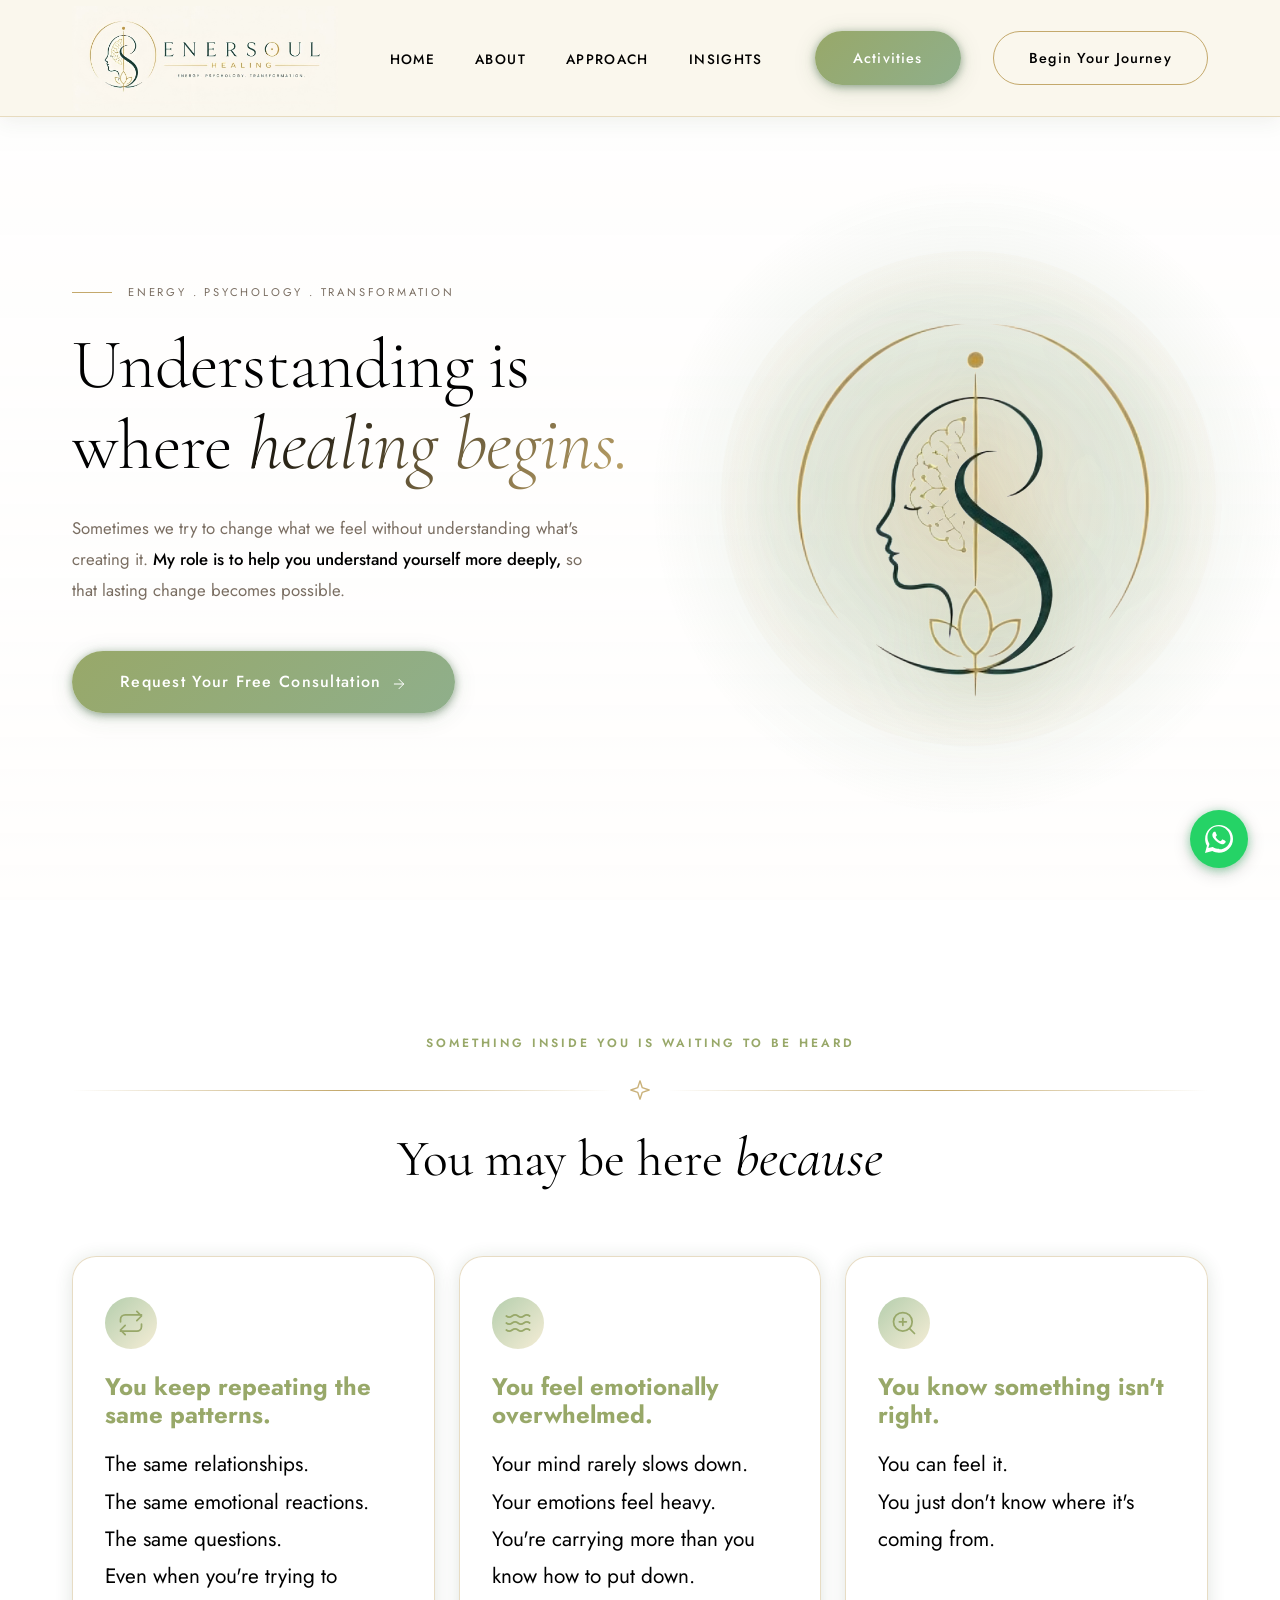
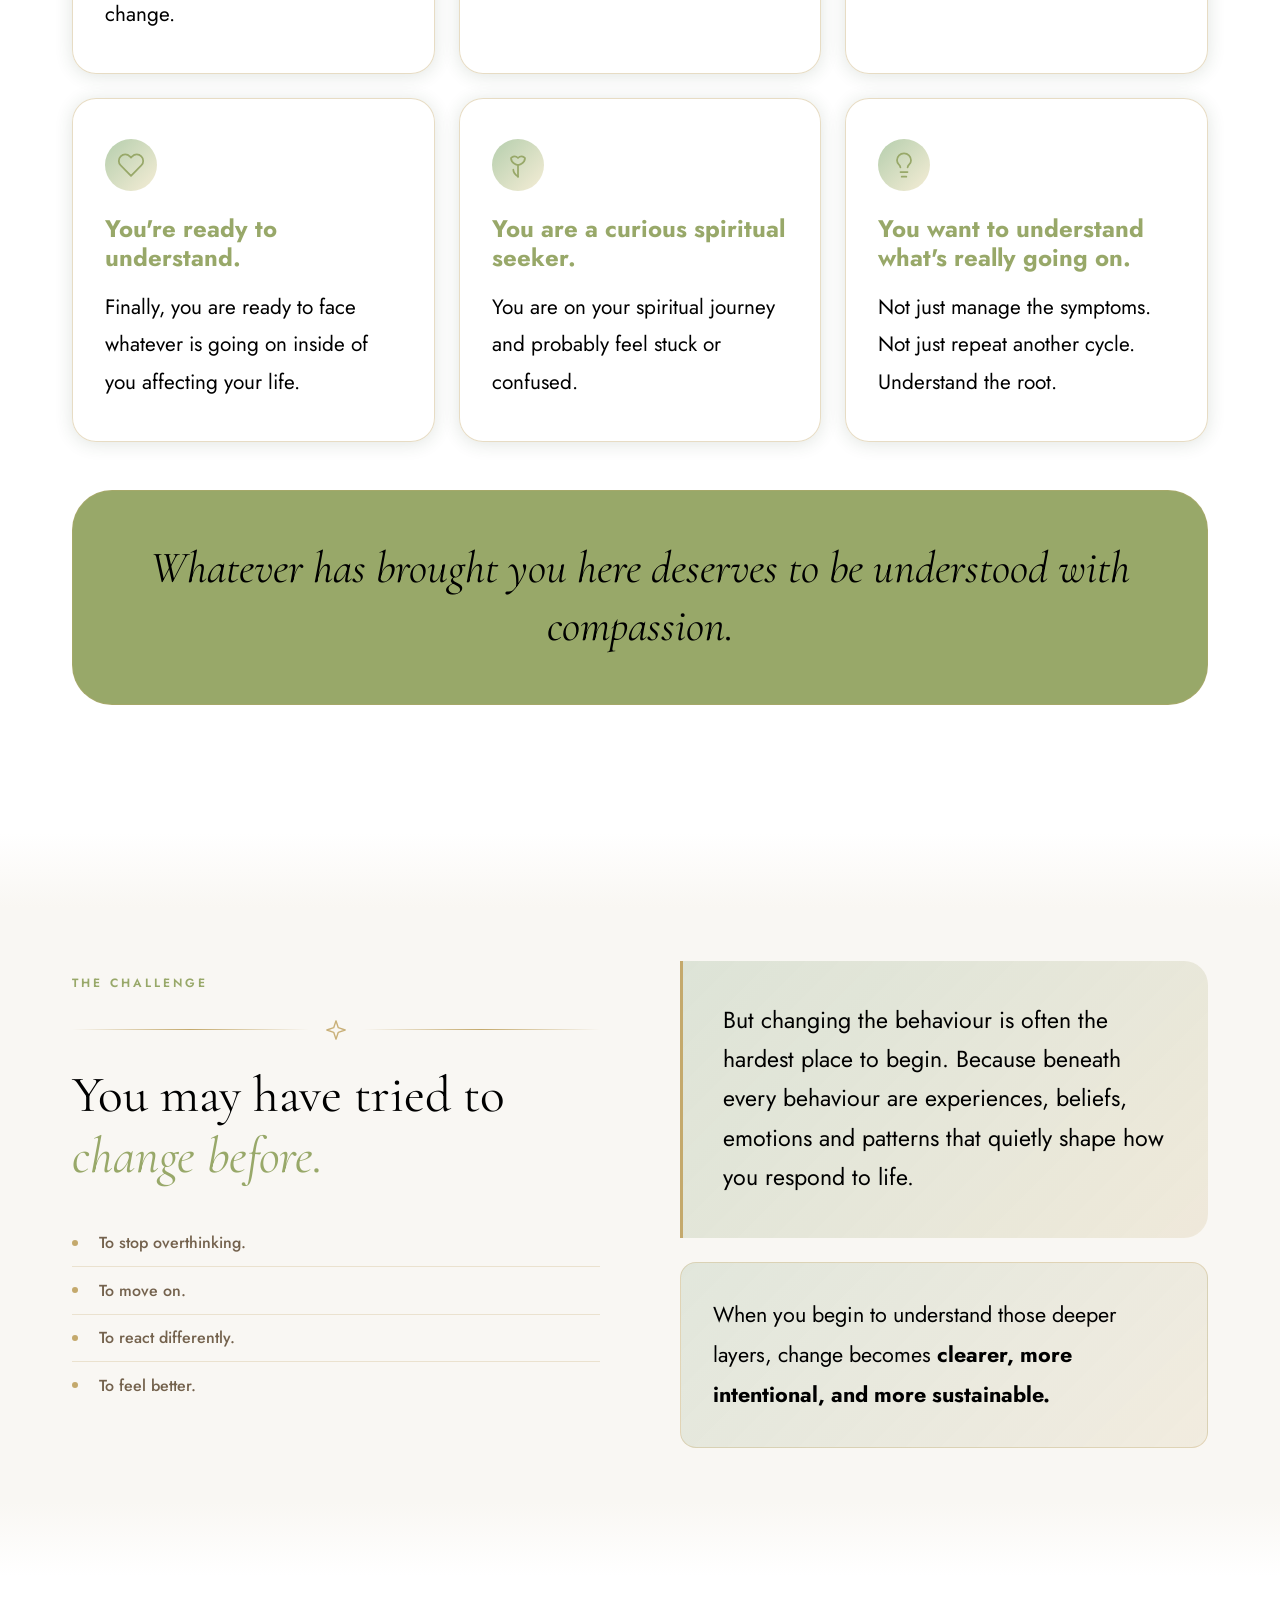
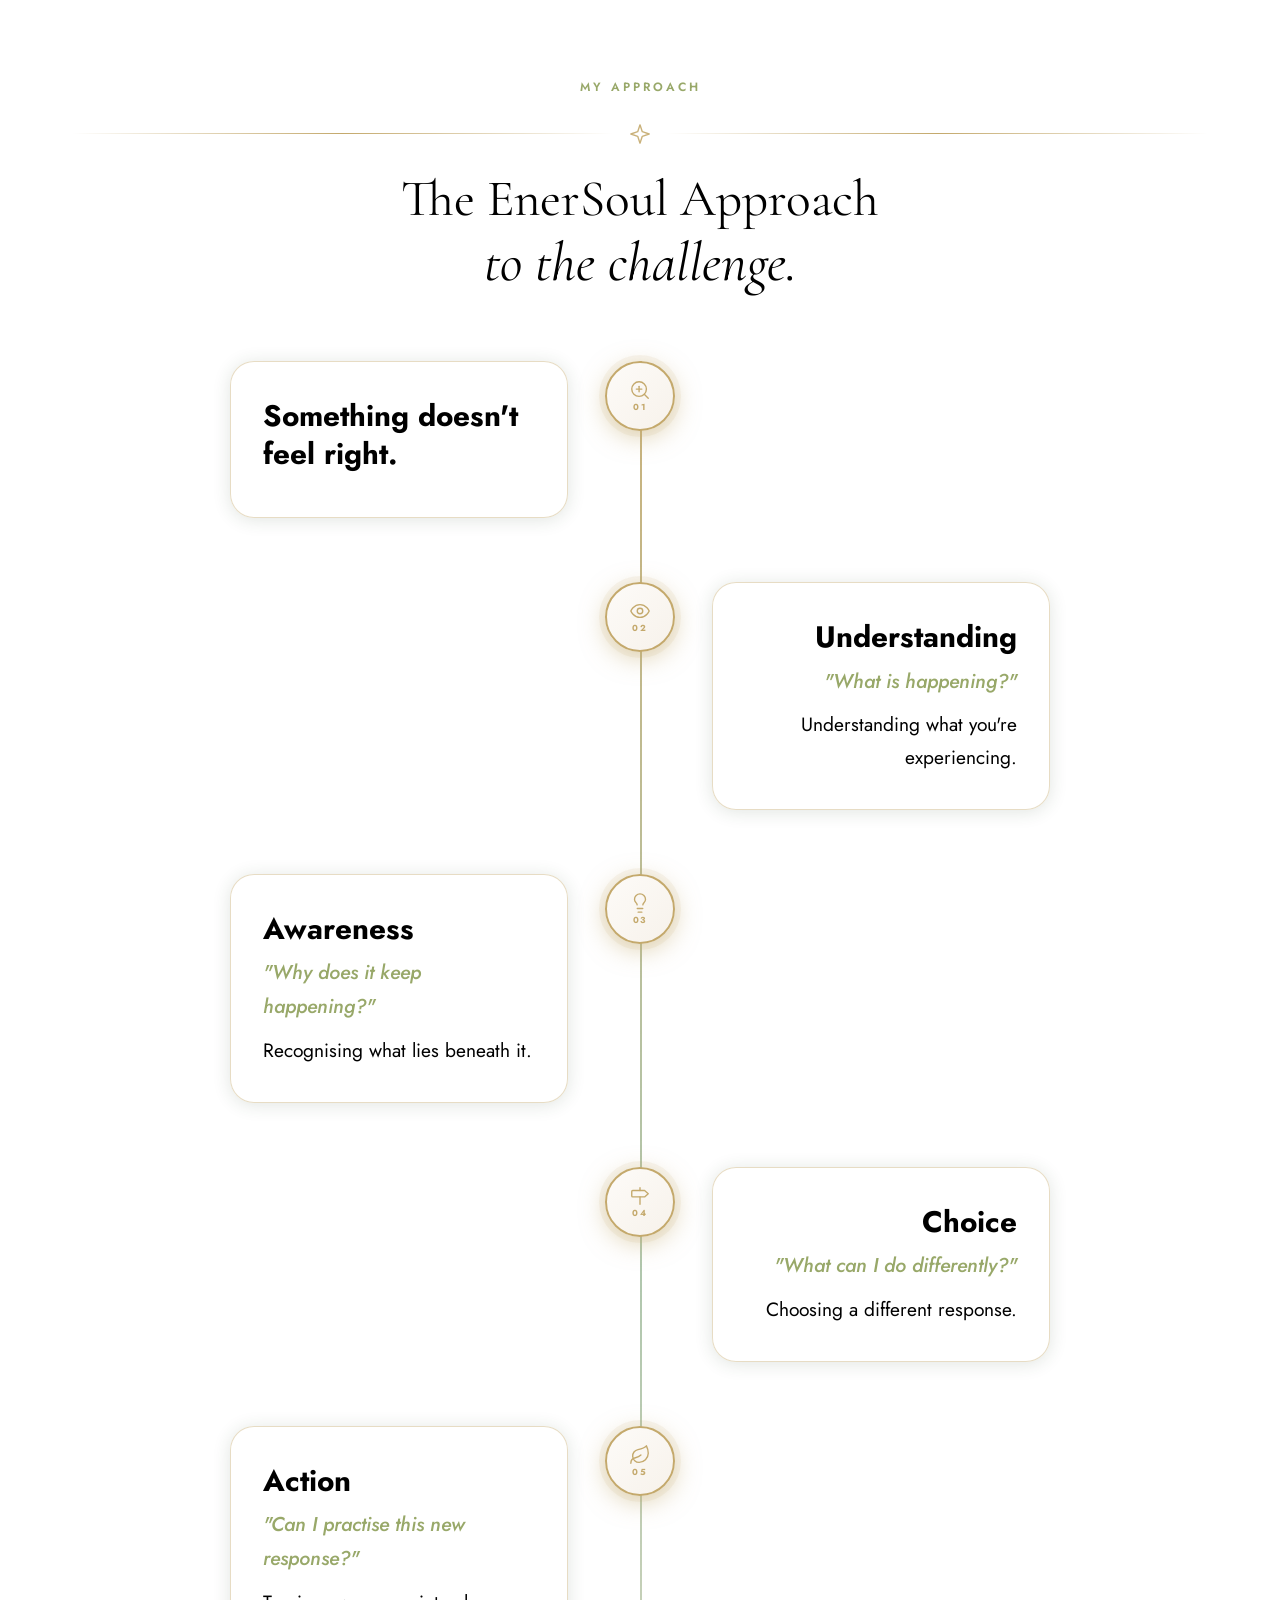
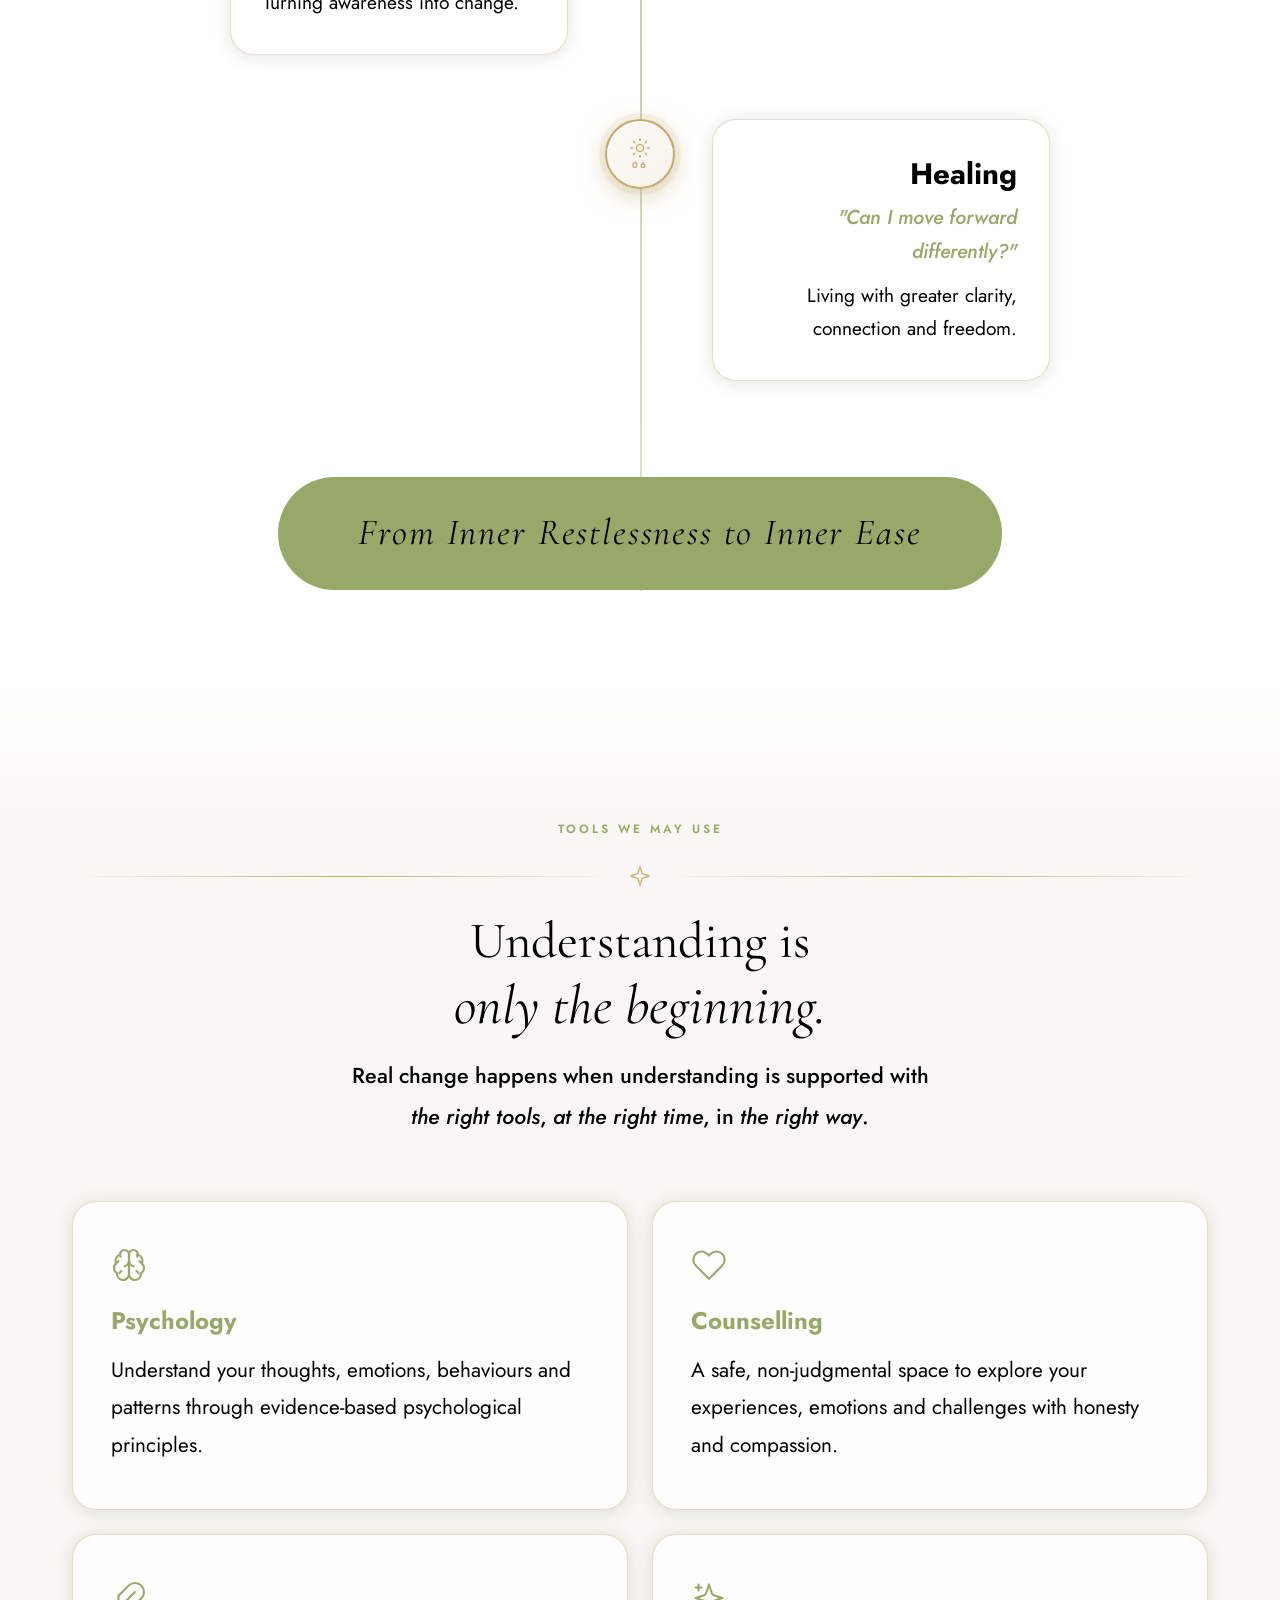
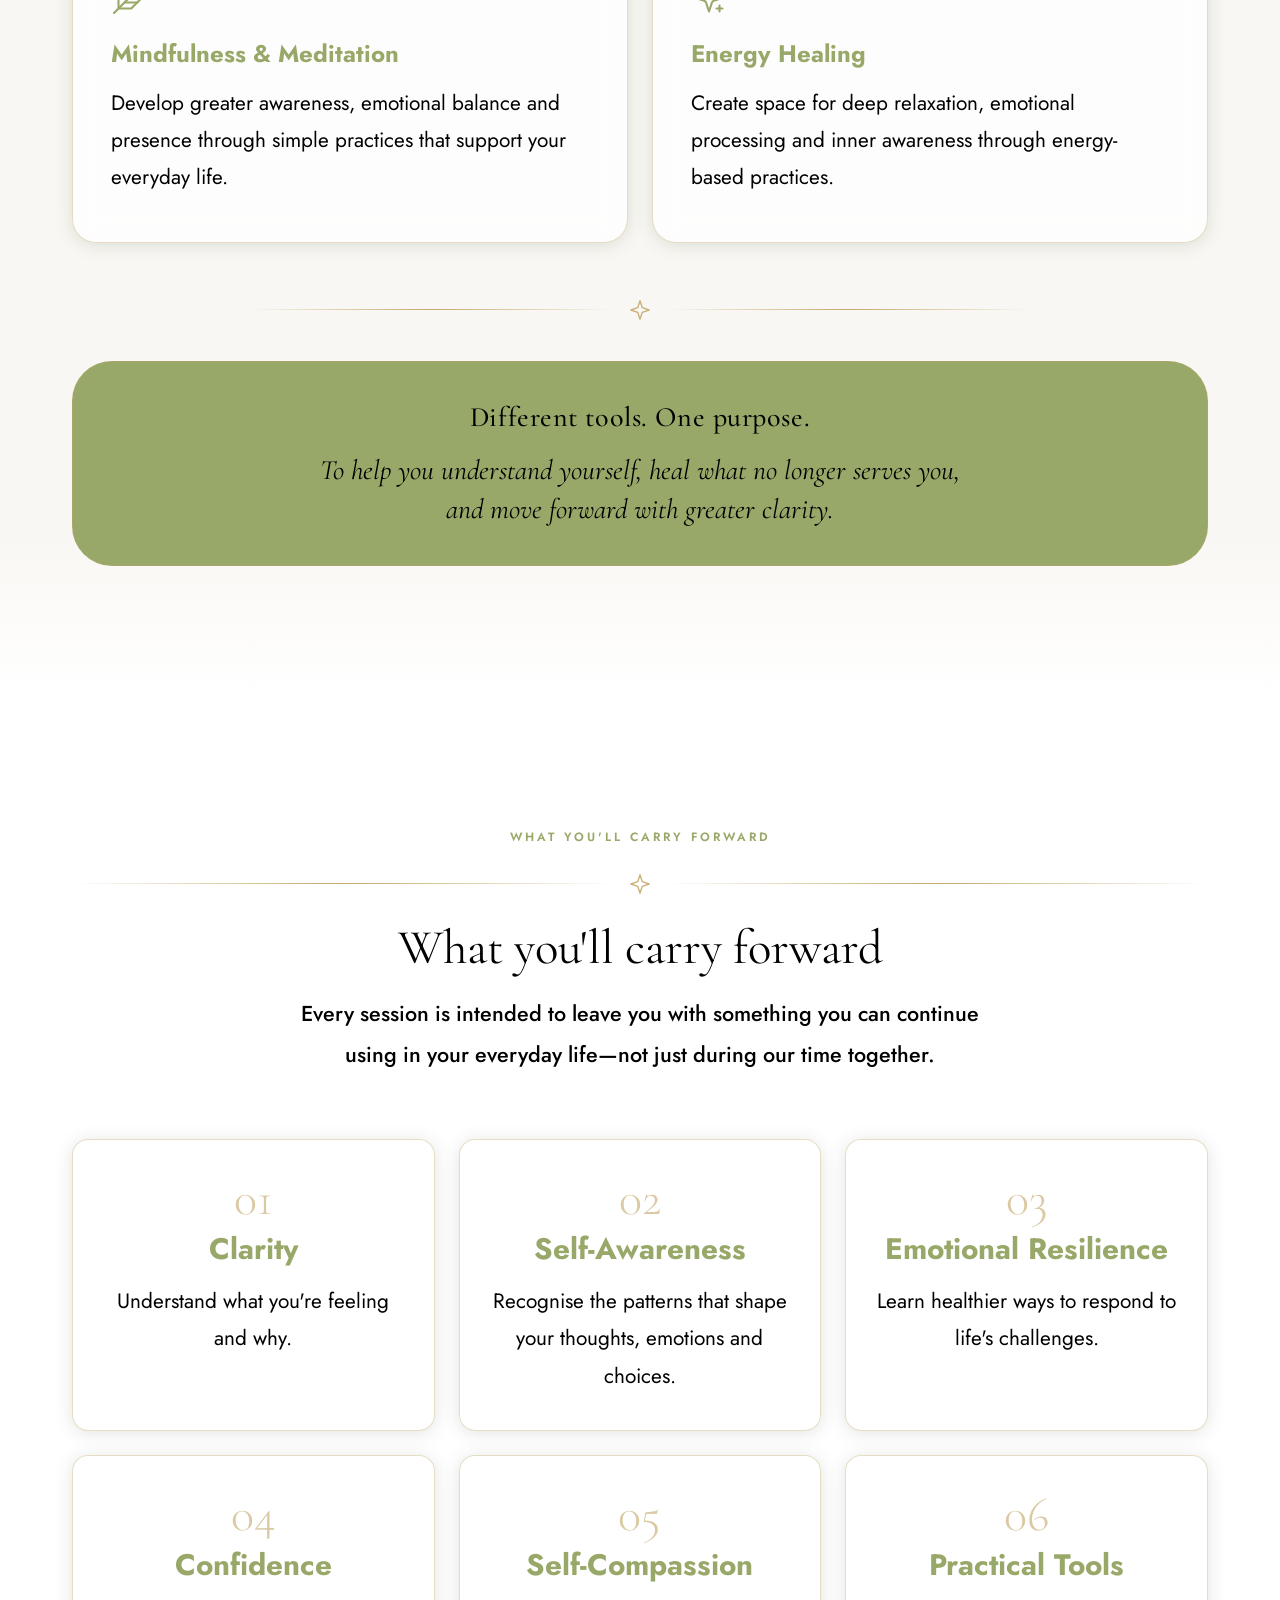
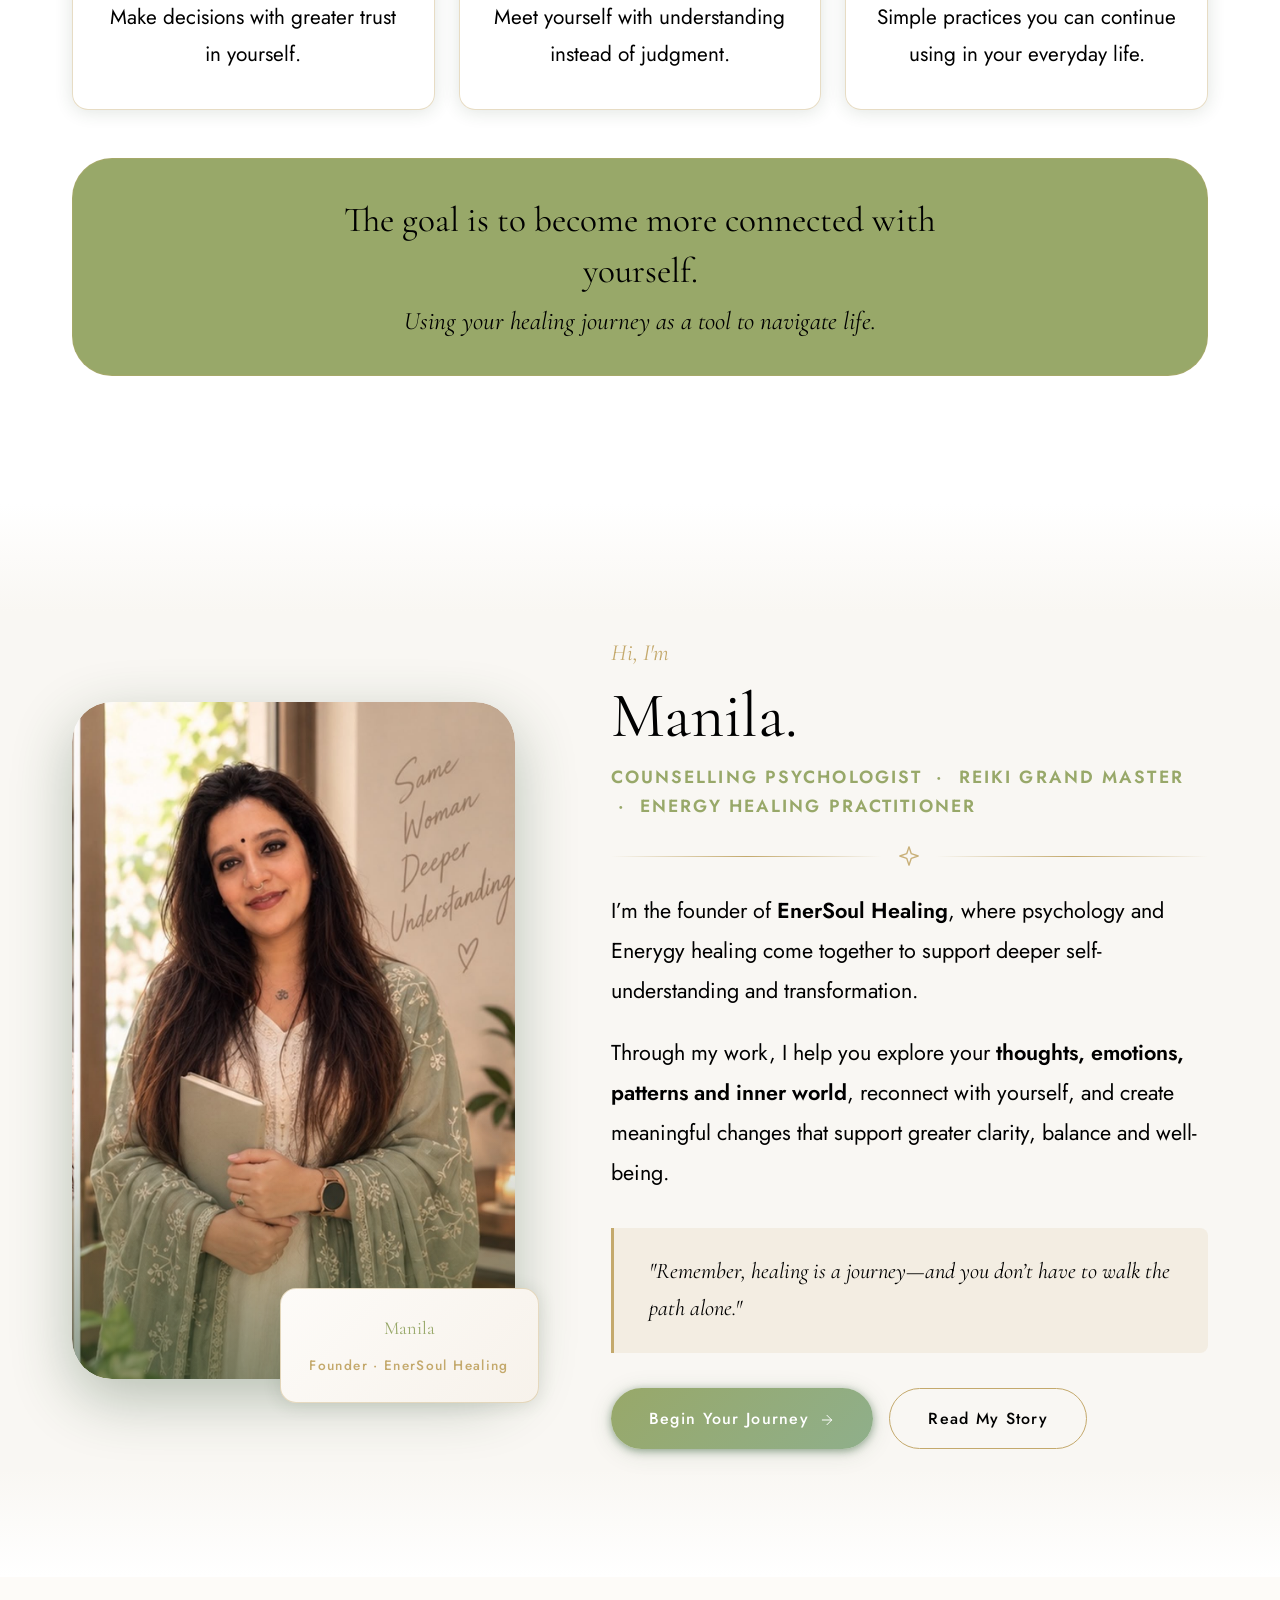
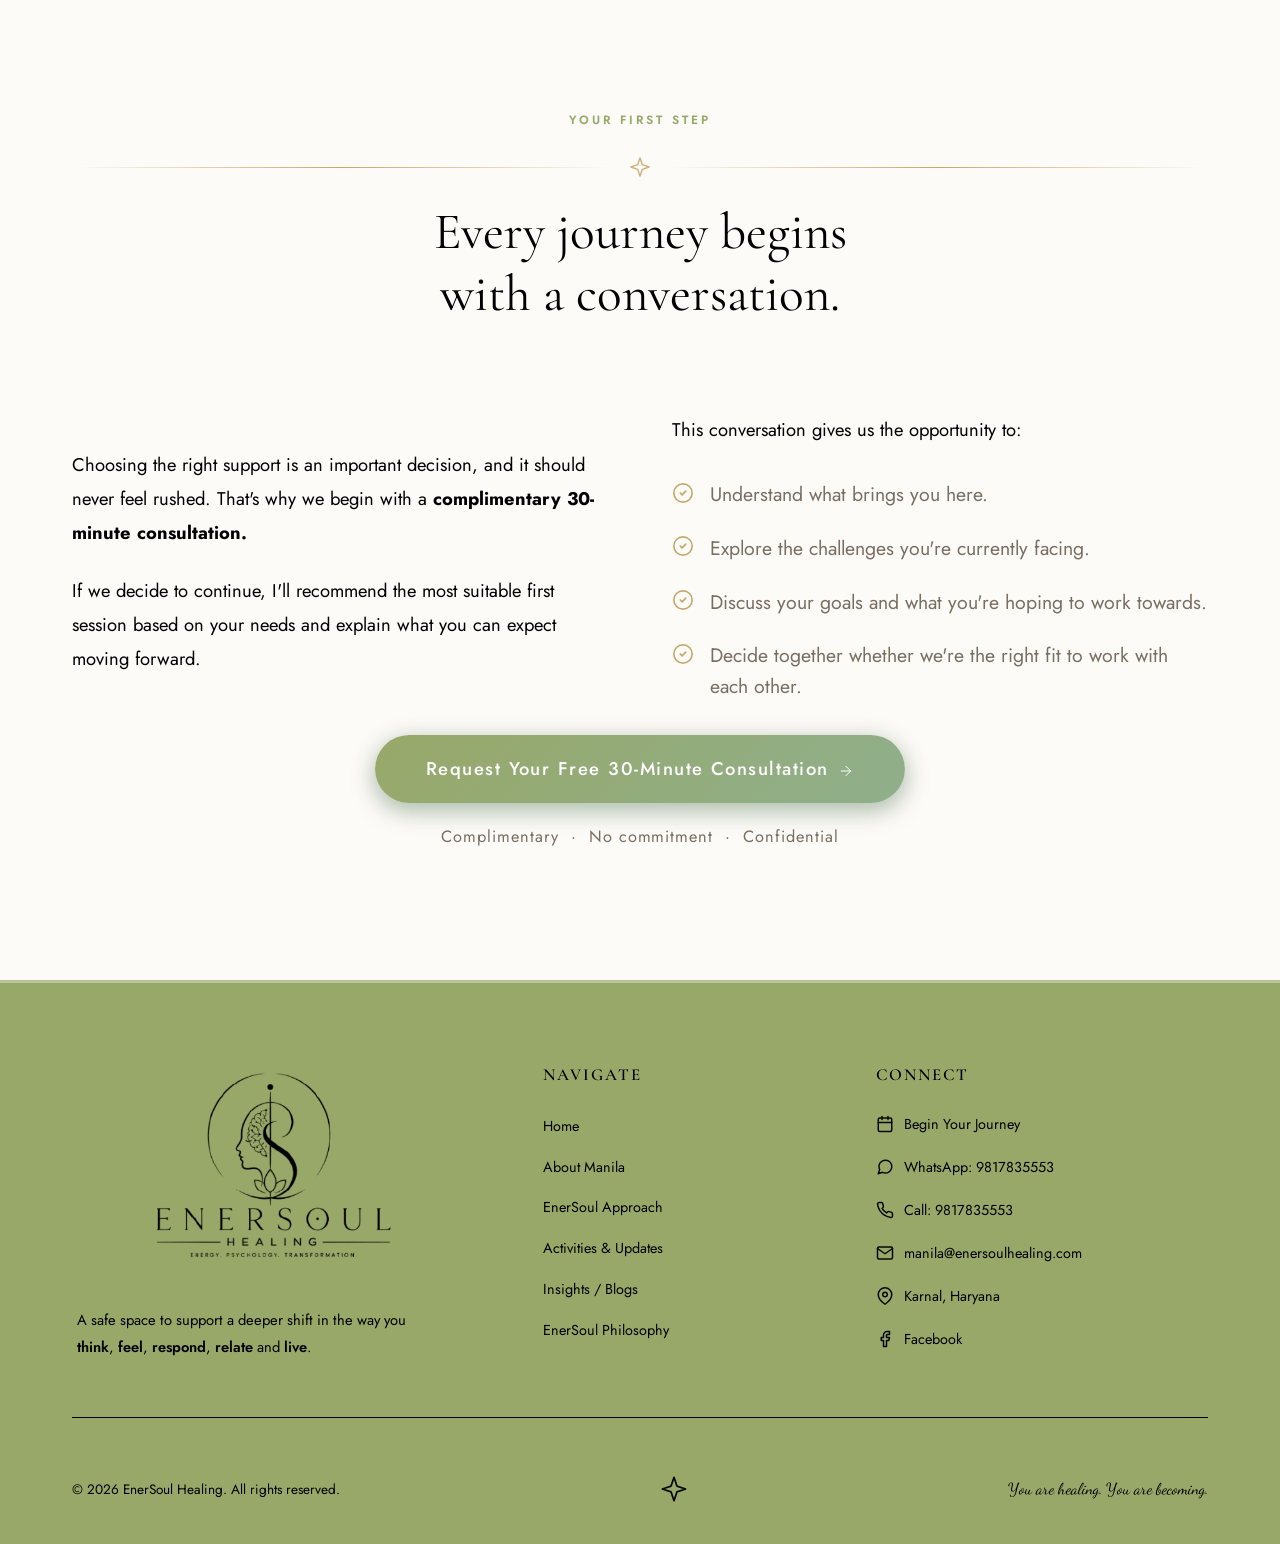
==== commit 21b30e2e: "feat: update branding, refine CTA copy, and improve footer design and layout across the website." ====
--- a/index.html
+++ b/index.html
@@ -5,9 +5,9 @@
   <meta charset="UTF-8" />
   <meta name="viewport" content="width=device-width, initial-scale=1.0" />
   <meta name="description"
-    content="EnerSoul Healing — Where psychology meets holistic healing. Counselling, energy work and mindfulness with Manila. Book your free 30-minute consultation today." />
+    content="EnerSoul Healing — Where psychology meets Enerygy healing. Counselling, energy work and mindfulness with Manila. Request your free 30-minute consultation today." />
   <meta name="keywords"
-    content="holistic healing, counselling psychologist, emotional wellness, reiki, mindfulness, inner peace, EnerSoul Healing" />
+    content="Enerygy healing, counselling psychologist, emotional wellness, reiki, mindfulness, inner peace, EnerSoul Healing" />
   <meta property="og:title" content="EnerSoul Healing — Understanding is where healing begins." />
   <meta property="og:description"
     content="A holistic emotional wellness practice where psychology and energy healing come together for deeper self-understanding and transformation." />
@@ -293,7 +293,7 @@
 
       <div class="nav-cta">
         <a href="updates.html" class="btn btn--gold" style="margin-right: 1rem;">Activities</a>
-        <a href="index.html#section-cta" class="btn btn--outline" id="nav-book-btn">Begin Our Journey</a>
+        <a href="index.html#section-cta" class="btn btn--outline" id="nav-book-btn">Begin Your Journey</a>
       </div>
 
       <!-- Mobile toggle -->
@@ -311,7 +311,7 @@
     <a href="blog.html">Insights</a>
     <a href="about.html#section-philosophy">Philosophy</a>
     <a href="updates.html" class="btn btn--gold" style="margin-top:1rem;">Activities</a>
-    <a href="index.html#section-cta" class="btn btn--primary" style="margin-top:1rem;">Begin Our Journey</a>
+    <a href="index.html#section-cta" class="btn btn--primary" style="margin-top:1rem;">Begin Your Journey</a>
   </div>
 
   <!-- ════════════════════════════════════════
@@ -366,15 +366,15 @@
           </p>
 
           <div class="hero-actions">
-            <a href="https://wa.me/919817835553?text=Hi%2C%20I%20would%20like%20to%20enquire%20about%20your%20approach."
+            <a href="https://wa.me/919817835553?text=Hi%20Manila%2C%20I%20came%20across%20EnerSoul%20Healing%20and%20would%20like%20to%20request%20my%20first%20complimentary%2030-minute%20consultation.%20I%E2%80%99d%20love%20to%20have%20a%20conversation%20about%20what%20I%E2%80%99m%20currently%20experiencing%20and%20understand%20how%20we%20can%20work%20together."
               target="_blank" class="btn btn--gold btn--lg" id="hero-cta-primary">
-              Book Your Free Consultation
+              Request Your Free Consultation
               <span class="btn-arrow"><svg class="icon">
                   <use href="#icon-arrow" />
                 </svg></span>
             </a>
             <!-- <a href="#section-reasons" class="btn btn--outline" id="hero-cta-secondary">
-              Begin Our Journey
+              Begin Your Journey
             </a> -->
           </div>
         </div>
@@ -412,12 +412,12 @@
       <circle cx="230" cy="30" r="80" stroke="#C4A96C" stroke-width="0.6" opacity="0.32" />
       <circle cx="230" cy="30" r="55" stroke="#8FAF8B" stroke-width="0.6" opacity="0.32" />
       <circle cx="230" cy="30" r="32" stroke="#C4A96C" stroke-width="0.8" opacity="0.27" />
-      <!-- diamond node -->
+       diamond node -->
     <path d="M228 28 L232 24 L236 28 L232 32Z" stroke="#C4A96C" stroke-width="0.8" fill="none" opacity="0.63" />
     <!-- radiating lines -->
     <line x1="230" y1="30" x2="170" y2="90" stroke="#C4A96C" stroke-width="0.5" opacity="0.22" />
     <line x1="230" y1="30" x2="260" y2="80" stroke="#8FAF8B" stroke-width="0.5" opacity="0.22" />
-    </svg> -->
+    </svg>
 
     <!-- Dot cluster bottom-left -->
     <!-- <svg class="section-decor section-decor--bl" width="180" height="180" viewBox="0 0 180 180" fill="none"
@@ -597,9 +597,9 @@
       <line x1="200" y1="0" x2="50" y2="60" stroke="#C4A96C" stroke-width="0.4" opacity="0.16" />
       <circle cx="200" cy="0" r="40" stroke="#C4A96C" stroke-width="0.5" opacity="0.18" />
       <circle cx="200" cy="0" r="75" stroke="#8FAF8B" stroke-width="0.5" opacity="0.16" />
-      <!-- diamond at midpoint -->
+       diamond at midpoint -->
     <path d="M148 52 L153 47 L158 52 L153 57Z" stroke="#C4A96C" stroke-width="0.7" fill="none" opacity="0.5" />
-    </svg> -->
+    </svg>
 
     <!-- Small dot grid bottom-left -->
     <!-- <svg class="section-decor section-decor--bl" width="160" height="160" viewBox="0 0 160 160" fill="none"
@@ -728,14 +728,14 @@
       <circle cx="20" cy="20" r="100" stroke="#8FAF8B" stroke-width="0.6" opacity="0.25" />
       <circle cx="20" cy="20" r="70" stroke="#C4A96C" stroke-width="0.6" stroke-dasharray="4 9" opacity="0.23" />
       <circle cx="20" cy="20" r="42" stroke="#8FAF8B" stroke-width="0.8" opacity="0.22" />
-      <!-- 4 diamond nodes at compass points of inner ring -->
+     4 diamond nodes at compass points of inner ring -->
     <path d="M60 18 L64 14 L68 18 L64 22Z" stroke="#C4A96C" stroke-width="0.7" fill="none" opacity="0.54" />
     <path d="M18 58 L22 54 L26 58 L22 62Z" stroke="#8FAF8B" stroke-width="0.7" fill="none" opacity="0.5" />
     <!-- radiating lines from center -->
     <line x1="20" y1="20" x2="120" y2="120" stroke="#C4A96C" stroke-width="0.5" opacity="0.18" />
     <line x1="20" y1="20" x2="20" y2="130" stroke="#8FAF8B" stroke-width="0.5" opacity="0.18" />
     <line x1="20" y1="20" x2="130" y2="20" stroke="#C4A96C" stroke-width="0.4" opacity="0.16" />
-    </svg> -->
+    </svg>
 
     <!-- Arc path bottom-right -->
     <!-- <svg class="section-decor section-decor--br" width="200" height="200" viewBox="0 0 200 200" fill="none"
@@ -931,14 +931,14 @@
       <circle cx="0" cy="175" r="120" stroke="#C4A96C" stroke-width="0.7" opacity="0.23" />
       <circle cx="0" cy="175" r="80" stroke="#8FAF8B" stroke-width="0.6" stroke-dasharray="4 8" opacity="0.22" />
       <circle cx="0" cy="175" r="45" stroke="#C4A96C" stroke-width="0.8" opacity="0.2" />
-      <!-- diamond at 3 o'clock of inner ring -->
+       diamond at 3 o'clock of inner ring -->
     <path d="M43 173 L47 169 L51 173 L47 177Z" stroke="#C4A96C" stroke-width="0.8" fill="rgba(196,169,108,0.14)"
       opacity="0.72" />
     <!-- radiating lines -->
     <line x1="0" y1="175" x2="100" y2="100" stroke="#C4A96C" stroke-width="0.5" opacity="0.18" />
     <line x1="0" y1="175" x2="110" y2="175" stroke="#8FAF8B" stroke-width="0.5" opacity="0.18" />
     <line x1="0" y1="175" x2="100" y2="250" stroke="#C4A96C" stroke-width="0.4" opacity="0.16" />
-    </svg> -->
+    </svg>
 
     <!-- Dot scatter top-right -->
     <!-- <svg class="section-decor section-decor--tr" width="160" height="160" viewBox="0 0 160 160" fill="none"
@@ -979,7 +979,7 @@
               </svg></span>
           </div>
 
-          <p>I’m the founder of <strong>EnerSoul Healing</strong>, where psychology and holistic healing come together
+          <p>I’m the founder of <strong>EnerSoul Healing</strong>, where psychology and Enerygy healing come together
             to support deeper self-understanding and transformation.</p>
 
           <p>Through my work, I help you explore your <strong>thoughts, emotions, patterns and inner world</strong>,
@@ -991,7 +991,7 @@
           </div>
 
           <div style="margin-top: 2rem; display: flex; gap: 1rem; flex-wrap: wrap;">
-            <a href="https://wa.me/919817835553?text=Hi%2C%20I%20would%20like%20to%20enquire%20about%20your%20approach."
+            <a href="https://wa.me/919817835553?text=Hi%20Manila%2C%20I%20came%20across%20EnerSoul%20Healing%20and%20would%20like%20to%20request%20my%20first%20complimentary%2030-minute%20consultation.%20I%E2%80%99d%20love%20to%20have%20a%20conversation%20about%20what%20I%E2%80%99m%20currently%20experiencing%20and%20understand%20how%20we%20can%20work%20together."
               target="_blank" class="btn btn--primary" id="about-cta-btn">
               Begin Your Journey
               <span class="btn-arrow"><svg class="icon">
@@ -1011,7 +1011,7 @@
   <!-- ════════════════════════════════════════
        FIRST STEP / CTA — SECTION 9
   ════════════════════════════════════════ -->
-  <section id="section-cta" aria-label="Book your consultation">
+  <section id="section-cta" aria-label="Request your consultation">
 
     <div class="container">
 
@@ -1077,9 +1077,9 @@
       </div>
 
       <div class="cta-actions">
-        <a href="https://wa.me/919817835553?text=Hi%2C%20I%20would%20like%20to%20enquire%20about%20your%20approach."
+        <a href="https://wa.me/919817835553?text=Hi%20Manila%2C%20I%20came%20across%20EnerSoul%20Healing%20and%20would%20like%20to%20request%20my%20first%20complimentary%2030-minute%20consultation.%20I%E2%80%99d%20love%20to%20have%20a%20conversation%20about%20what%20I%E2%80%99m%20currently%20experiencing%20and%20understand%20how%20we%20can%20work%20together."
           target="_blank" class="btn btn--gold btn--lg" id="cta-book-btn">
-          Book Your Free 30-Minute Consultation
+          Request Your Free 30-Minute Consultation
           <span class="btn-arrow"><svg class="icon">
               <use href="#icon-arrow" />
             </svg></span>
@@ -1094,16 +1094,60 @@
   <!-- ════════════════════════════════════════
        FOOTER
   ════════════════════════════════════════ -->
+  <style>
+    #footer,
+    #footer p,
+    #footer h5,
+    #footer a,
+    #footer span,
+    #footer strong {
+      color: black !important;
+    }
+
+    #footer .footer-top {
+      border-bottom: 1px solid black !important;
+    }
+
+    #footer .footer-divider {
+      background-color: black !important;
+      border-color: black !important;
+      border-top: 1px solid black !important;
+      opacity: 1 !important;
+    }
+
+    #footer hr {
+      border-color: black !important;
+      background-color: black !important;
+    }
+
+    #footer .footer-lotus svg {
+      fill: black !important;
+      stroke: black !important;
+    }
+
+    #footer .footer-item-icon {
+      stroke: black !important;
+    }
+
+    #footer .footer-logo__img {
+      height: 240px !important;
+      max-height: 280px !important;
+      filter: brightness(0) !important;
+      mix-blend-mode: normal !important;
+      opacity: 1 !important;
+    }
+  </style>
   <footer id="footer" role="contentinfo">
     <div class="container">
 
       <div class="footer-top">
         <div class="footer-brand">
           <a href="index.html" class="footer-logo" aria-label="EnerSoul Healing home">
-            <img src="assets/new_logo-removebg-preview.png" alt="EnerSoul Healing Logo" class="footer-logo__img" />
+            <img src="assets/footerLogo-removebg-preview.png" alt="EnerSoul Healing Logo" class="footer-logo__img" />
           </a>
           <p class="footer-tagline">
-            A safe space to support a deeper shift in the way you <strong>think</strong>, <strong>feel</strong>, <strong>respond</strong>, <strong>relate</strong> and <strong>live</strong>.
+            A safe space to support a deeper shift in the way you <strong>think</strong>, <strong>feel</strong>,
+            <strong>respond</strong>, <strong>relate</strong> and <strong>live</strong>.
           </p>
         </div>
 
@@ -1112,7 +1156,7 @@
           <ul role="list">
             <li><a href="index.html">Home</a></li>
             <li><a href="about.html">About Manila</a></li>
-            <li><a href="index.html#section-approach">Approach</a></li>
+            <li><a href="index.html#section-approach">EnerSoul Approach</a></li>
             <li><a href="updates.html">Activities &amp; Updates</a></li>
             <li><a href="blog.html">Insights / Blogs</a></li>
             <li><a href="about.html#section-philosophy">EnerSoul Philosophy</a></li>
@@ -1123,38 +1167,68 @@
           <h5>Connect</h5>
           <ul role="list">
             <li>
-              <a href="https://wa.me/919817835553?text=Hi%2C%20I%20would%20like%20to%20enquire%20about%20your%20approach." target="_blank" rel="noopener noreferrer" id="footer-book">
-                <svg class="footer-item-icon" viewBox="0 0 24 24" fill="none" stroke="currentColor" stroke-width="2" stroke-linecap="round" stroke-linejoin="round" aria-hidden="true"><rect x="3" y="4" width="18" height="18" rx="2" ry="2"></rect><line x1="16" y1="2" x2="16" y2="6"></line><line x1="8" y1="2" x2="8" y2="6"></line><line x1="3" y1="10" x2="21" y2="10"></line></svg>
-                <span>Book a Consultation</span>
+              <a href="https://wa.me/919817835553?text=Hi%20Manila%2C%20I%20came%20across%20EnerSoul%20Healing%20and%20would%20like%20to%20request%20my%20first%20complimentary%2030-minute%20consultation.%20I%E2%80%99d%20love%20to%20have%20a%20conversation%20about%20what%20I%E2%80%99m%20currently%20experiencing%20and%20understand%20how%20we%20can%20work%20together."
+                target="_blank" rel="noopener noreferrer" id="footer-book">
+                <svg class="footer-item-icon" viewBox="0 0 24 24" fill="none" stroke="currentColor" stroke-width="2"
+                  stroke-linecap="round" stroke-linejoin="round" aria-hidden="true">
+                  <rect x="3" y="4" width="18" height="18" rx="2" ry="2"></rect>
+                  <line x1="16" y1="2" x2="16" y2="6"></line>
+                  <line x1="8" y1="2" x2="8" y2="6"></line>
+                  <line x1="3" y1="10" x2="21" y2="10"></line>
+                </svg>
+                <span>Begin Your Journey</span>
               </a>
             </li>
             <li>
-              <a href="https://wa.me/919817835553?text=Hi%2C%20I%20would%20like%20to%20enquire%20about%20your%20approach." target="_blank" rel="noopener noreferrer">
-                <svg class="footer-item-icon" viewBox="0 0 24 24" fill="none" stroke="currentColor" stroke-width="2" stroke-linecap="round" stroke-linejoin="round" aria-hidden="true"><path d="M21 11.5a8.38 8.38 0 0 1-.9 3.8 8.5 8.5 0 0 1-7.6 4.7 8.38 8.38 0 0 1-3.8-.9L3 21l1.9-5.7a8.38 8.38 0 0 1-.9-3.8 8.5 8.5 0 0 1 4.7-7.6 8.38 8.38 0 0 1 3.8-.9h.5a8.48 8.48 0 0 1 8 8v.5z"></path></svg>
+              <a href="https://wa.me/919817835553?text=Hi%20Manila%2C%20I%20came%20across%20EnerSoul%20Healing%20and%20would%20like%20to%20request%20my%20first%20complimentary%2030-minute%20consultation.%20I%E2%80%99d%20love%20to%20have%20a%20conversation%20about%20what%20I%E2%80%99m%20currently%20experiencing%20and%20understand%20how%20we%20can%20work%20together."
+                target="_blank" rel="noopener noreferrer">
+                <svg class="footer-item-icon" viewBox="0 0 24 24" fill="none" stroke="currentColor" stroke-width="2"
+                  stroke-linecap="round" stroke-linejoin="round" aria-hidden="true">
+                  <path
+                    d="M21 11.5a8.38 8.38 0 0 1-.9 3.8 8.5 8.5 0 0 1-7.6 4.7 8.38 8.38 0 0 1-3.8-.9L3 21l1.9-5.7a8.38 8.38 0 0 1-.9-3.8 8.5 8.5 0 0 1 4.7-7.6 8.38 8.38 0 0 1 3.8-.9h.5a8.48 8.48 0 0 1 8 8v.5z">
+                  </path>
+                </svg>
                 <span>WhatsApp: 9817835553</span>
               </a>
             </li>
             <li>
               <a href="tel:+919817835553">
-                <svg class="footer-item-icon" viewBox="0 0 24 24" fill="none" stroke="currentColor" stroke-width="2" stroke-linecap="round" stroke-linejoin="round" aria-hidden="true"><path d="M22 16.92v3a2 2 0 0 1-2.18 2 19.79 19.79 0 0 1-8.63-3.07 19.5 19.5 0 0 1-6-6 19.79 19.79 0 0 1-3.07-8.67A2 2 0 0 1 4.11 2h3a2 2 0 0 1 2 1.72 12.84 12.84 0 0 0 .7 2.81 2 2 0 0 1-.45 2.11L8.09 9.91a16 16 0 0 0 6 6l1.27-1.27a2 2 0 0 1 2.11-.45 12.84 12.84 0 0 0 2.81.7A2 2 0 0 1 22 16.92z"></path></svg>
+                <svg class="footer-item-icon" viewBox="0 0 24 24" fill="none" stroke="currentColor" stroke-width="2"
+                  stroke-linecap="round" stroke-linejoin="round" aria-hidden="true">
+                  <path
+                    d="M22 16.92v3a2 2 0 0 1-2.18 2 19.79 19.79 0 0 1-8.63-3.07 19.5 19.5 0 0 1-6-6 19.79 19.79 0 0 1-3.07-8.67A2 2 0 0 1 4.11 2h3a2 2 0 0 1 2 1.72 12.84 12.84 0 0 0 .7 2.81 2 2 0 0 1-.45 2.11L8.09 9.91a16 16 0 0 0 6 6l1.27-1.27a2 2 0 0 1 2.11-.45 12.84 12.84 0 0 0 2.81.7A2 2 0 0 1 22 16.92z">
+                  </path>
+                </svg>
                 <span>Call: 9817835553</span>
               </a>
             </li>
             <li>
               <a href="mailto:manila@enersoulhealing.com">
-                <svg class="footer-item-icon" viewBox="0 0 24 24" fill="none" stroke="currentColor" stroke-width="2" stroke-linecap="round" stroke-linejoin="round" aria-hidden="true"><path d="M4 4h16c1.1 0 2 .9 2 2v12c0 1.1-.9 2-2 2H4c-1.1 0-2-.9-2-2V6c0-1.1.9-2 2-2z"></path><polyline points="22,6 12,13 2,6"></polyline></svg>
+                <svg class="footer-item-icon" viewBox="0 0 24 24" fill="none" stroke="currentColor" stroke-width="2"
+                  stroke-linecap="round" stroke-linejoin="round" aria-hidden="true">
+                  <path d="M4 4h16c1.1 0 2 .9 2 2v12c0 1.1-.9 2-2 2H4c-1.1 0-2-.9-2-2V6c0-1.1.9-2 2-2z"></path>
+                  <polyline points="22,6 12,13 2,6"></polyline>
+                </svg>
                 <span>manila@enersoulhealing.com</span>
               </a>
             </li>
             <li>
               <a href="https://maps.google.com/?q=Karnal,+Haryana" target="_blank" rel="noopener noreferrer">
-                <svg class="footer-item-icon" viewBox="0 0 24 24" fill="none" stroke="currentColor" stroke-width="2" stroke-linecap="round" stroke-linejoin="round" aria-hidden="true"><path d="M21 10c0 7-9 13-9 13s-9-6-9-13a9 9 0 0 1 18 0z"></path><circle cx="12" cy="10" r="3"></circle></svg>
+                <svg class="footer-item-icon" viewBox="0 0 24 24" fill="none" stroke="currentColor" stroke-width="2"
+                  stroke-linecap="round" stroke-linejoin="round" aria-hidden="true">
+                  <path d="M21 10c0 7-9 13-9 13s-9-6-9-13a9 9 0 0 1 18 0z"></path>
+                  <circle cx="12" cy="10" r="3"></circle>
+                </svg>
                 <span>Karnal, Haryana</span>
               </a>
             </li>
             <li>
-              <a href="https://www.facebook.com/share/1C1QeuBqiy/?mibextid=wwXIfr" target="_blank" rel="noopener noreferrer">
-                <svg class="footer-item-icon" viewBox="0 0 24 24" fill="none" stroke="currentColor" stroke-width="2" stroke-linecap="round" stroke-linejoin="round" aria-hidden="true"><path d="M18 2h-3a5 5 0 0 0-5 5v3H7v4h3v8h4v-8h3l1-4h-4V7a1 1 0 0 1 1-1h3z"></path></svg>
+              <a href="https://www.facebook.com/share/1C1QeuBqiy/?mibextid=wwXIfr" target="_blank"
+                rel="noopener noreferrer">
+                <svg class="footer-item-icon" viewBox="0 0 24 24" fill="none" stroke="currentColor" stroke-width="2"
+                  stroke-linecap="round" stroke-linejoin="round" aria-hidden="true">
+                  <path d="M18 2h-3a5 5 0 0 0-5 5v3H7v4h3v8h4v-8h3l1-4h-4V7a1 1 0 0 1 1-1h3z"></path>
+                </svg>
                 <span>Facebook</span>
               </a>
             </li>
@@ -1171,7 +1245,8 @@
             <use href="#icon-lotus" />
           </svg>
         </span>
-        <p style="font-family: 'Dancing Script', cursive; font-size: 1rem;" class="footer-mantra">You are healing. You are becoming.</p>
+        <p style="font-family: 'Dancing Script', cursive; font-size: 1rem;" class="footer-mantra">You are healing. You
+          are becoming.</p>
       </div>
 
     </div>
@@ -1181,7 +1256,7 @@
 
 
   <!-- Floating WhatsApp Button -->
-  <a href="https://wa.me/919817835553?text=Hi%2C%20I%20would%20like%20to%20enquire%20about%20your%20approach."
+  <a href="https://wa.me/919817835553?text=Hi%20Manila%2C%20I%20came%20across%20EnerSoul%20Healing%20and%20would%20like%20to%20request%20my%20first%20complimentary%2030-minute%20consultation.%20I%E2%80%99d%20love%20to%20have%20a%20conversation%20about%20what%20I%E2%80%99m%20currently%20experiencing%20and%20understand%20how%20we%20can%20work%20together."
     class="whatsapp-float" target="_blank" aria-label="Chat on WhatsApp">
     <svg xmlns="http://www.w3.org/2000/svg" viewBox="0 0 448 512">
       <path
--- a/css/style.css
+++ b/css/style.css
@@ -392,7 +392,7 @@
   right: 0;
   z-index: 1000;
   transition: var(--transition);
-  padding: 0.5rem 0;
+  padding: 0.35rem 0;
   background: #faf7ed;
   border-bottom: 1px solid rgba(196, 169, 108, 0.36);
   box-shadow: 0 4px 20px rgba(45, 74, 45, 0.08);
@@ -403,7 +403,7 @@
   backdrop-filter: none;
   -webkit-backdrop-filter: none;
   border-bottom: 1px solid rgba(196, 169, 108, 0.36);
-  padding: 0.5rem 0;
+  padding: 0.25rem 0;
   box-shadow: 0 4px 25px rgba(45, 74, 45, 0.1);
 }
 
@@ -420,7 +420,7 @@
 }
 
 .nav-logo__img {
-  height: 135px;
+  height: 105px;
   width: auto;
   max-width: 100%;
   object-fit: contain;
@@ -429,7 +429,7 @@
 }
 
 #navbar.scrolled .nav-logo__img {
-  height: 125px;
+  height: 92px;
 }
 
 .nav-logo:hover .nav-logo__img {
@@ -2018,7 +2018,7 @@
   gap: 3.5rem;
   margin-bottom: 3.5rem;
   padding-bottom: 3.5rem;
-  border-bottom: 1px solid rgba(255, 255, 255, 0.25);
+  border-bottom: 1px solid #000000;
 }
 
 /* ── Footer logo ── */
@@ -2033,12 +2033,12 @@
 }
 
 .footer-logo__img {
-  height: 160px;
+  height: 240px;
   width: auto;
   object-fit: contain;
   display: block;
-  filter: brightness(0) invert(1);
-  opacity: 0.95;
+  filter: brightness(0);
+  opacity: 1;
   transition: opacity 0.3s ease, filter 0.3s ease;
 }
 
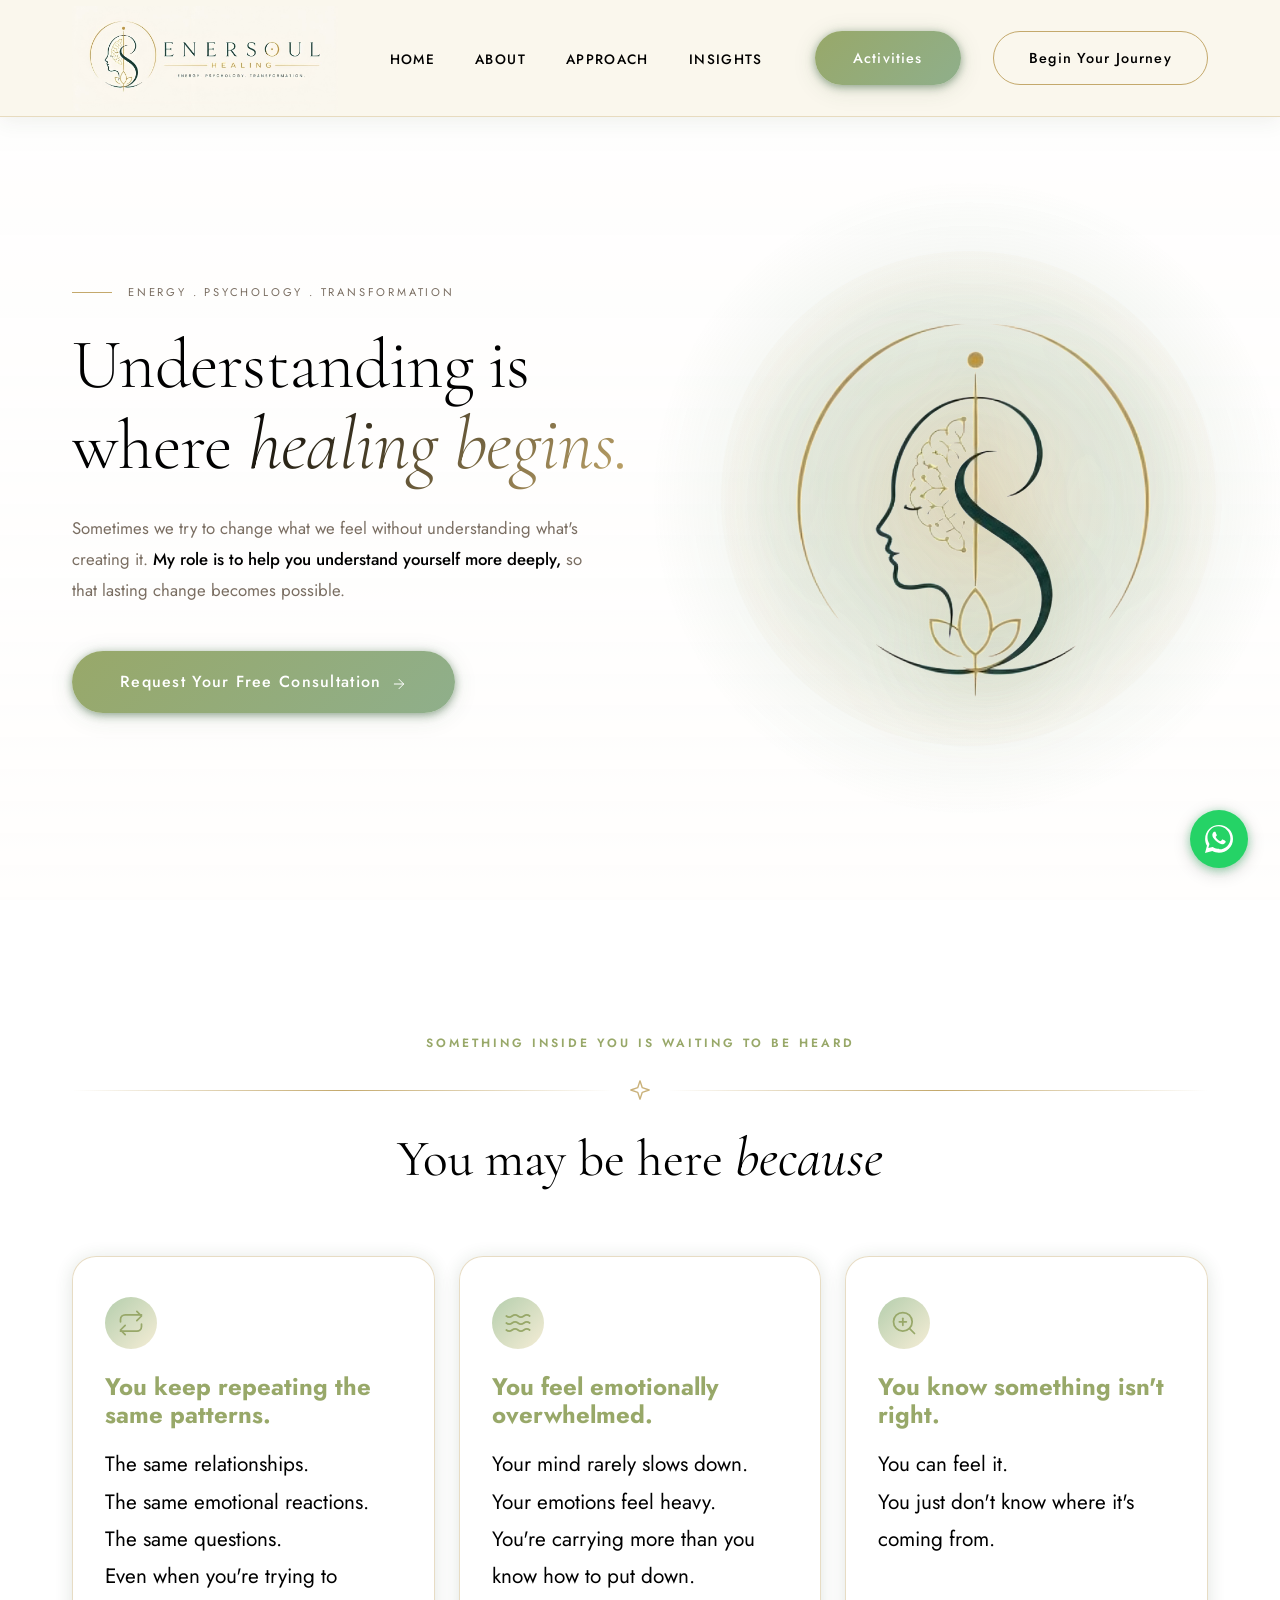
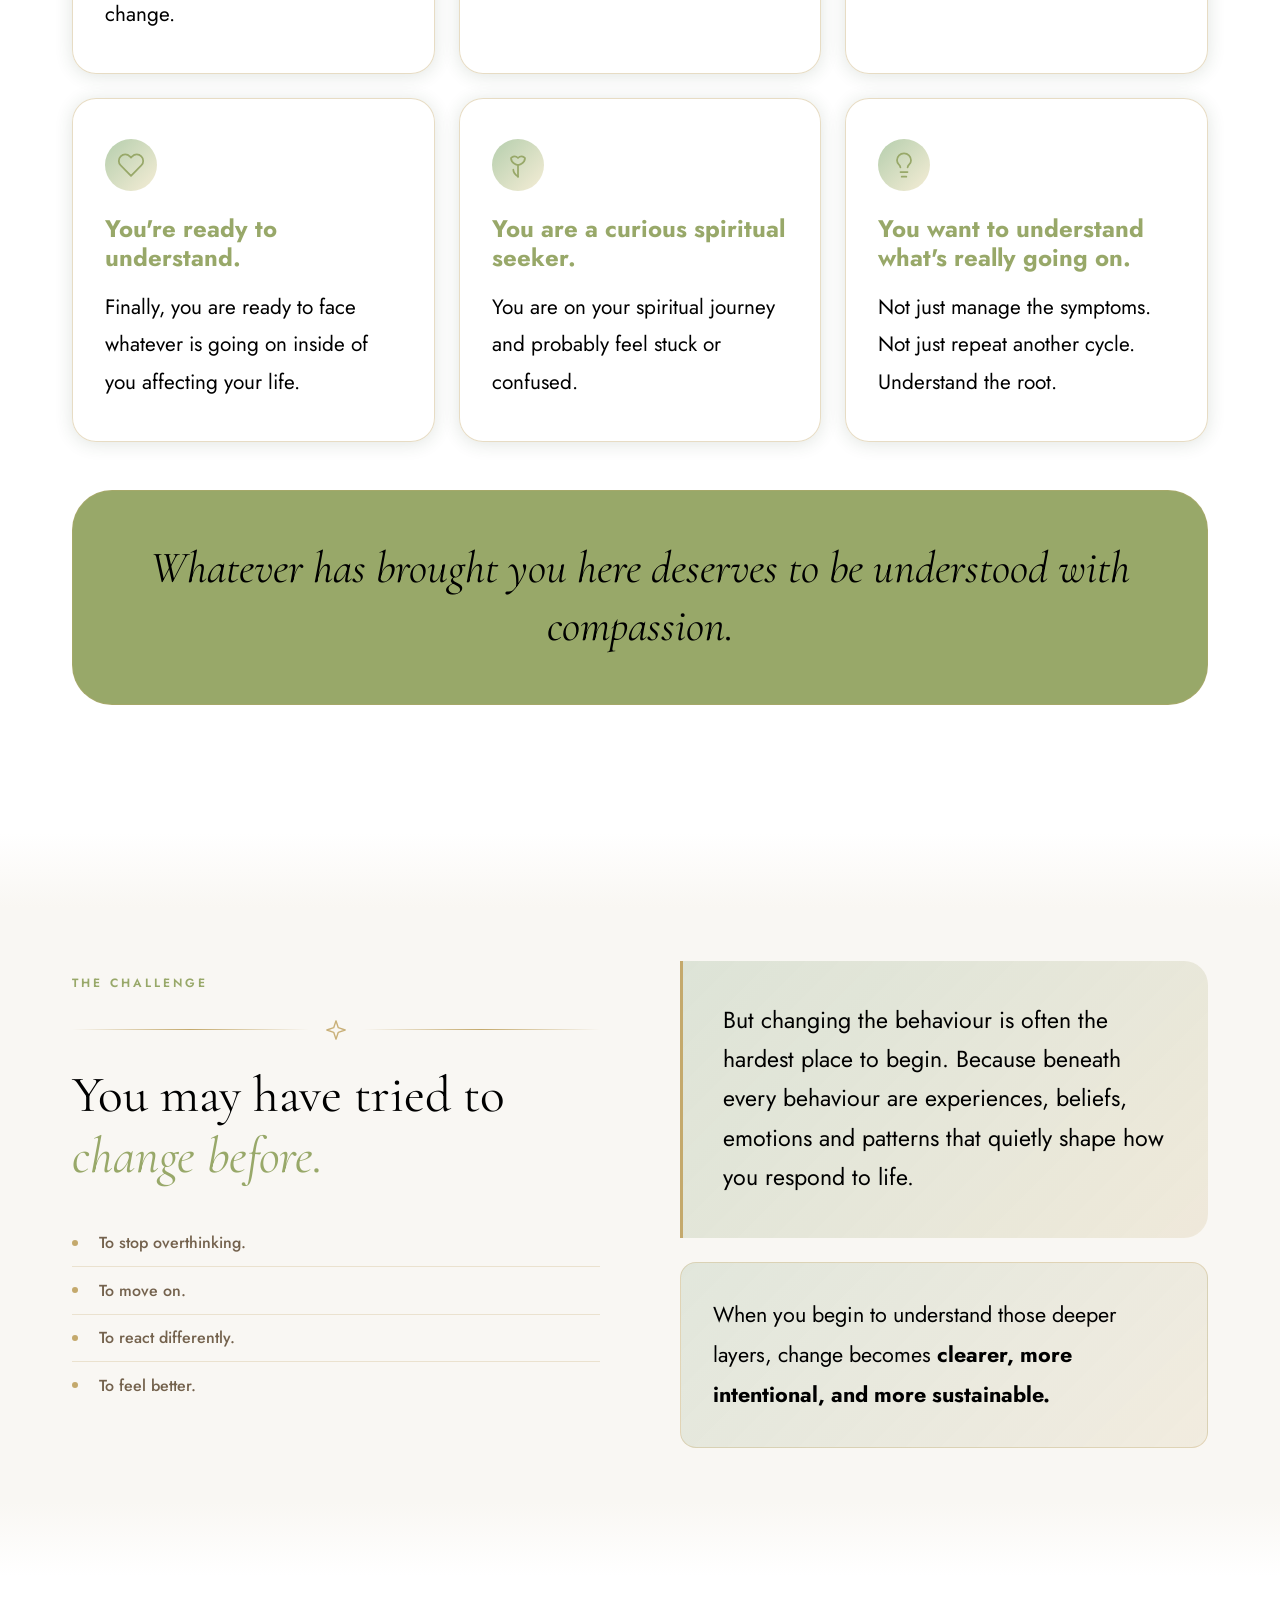
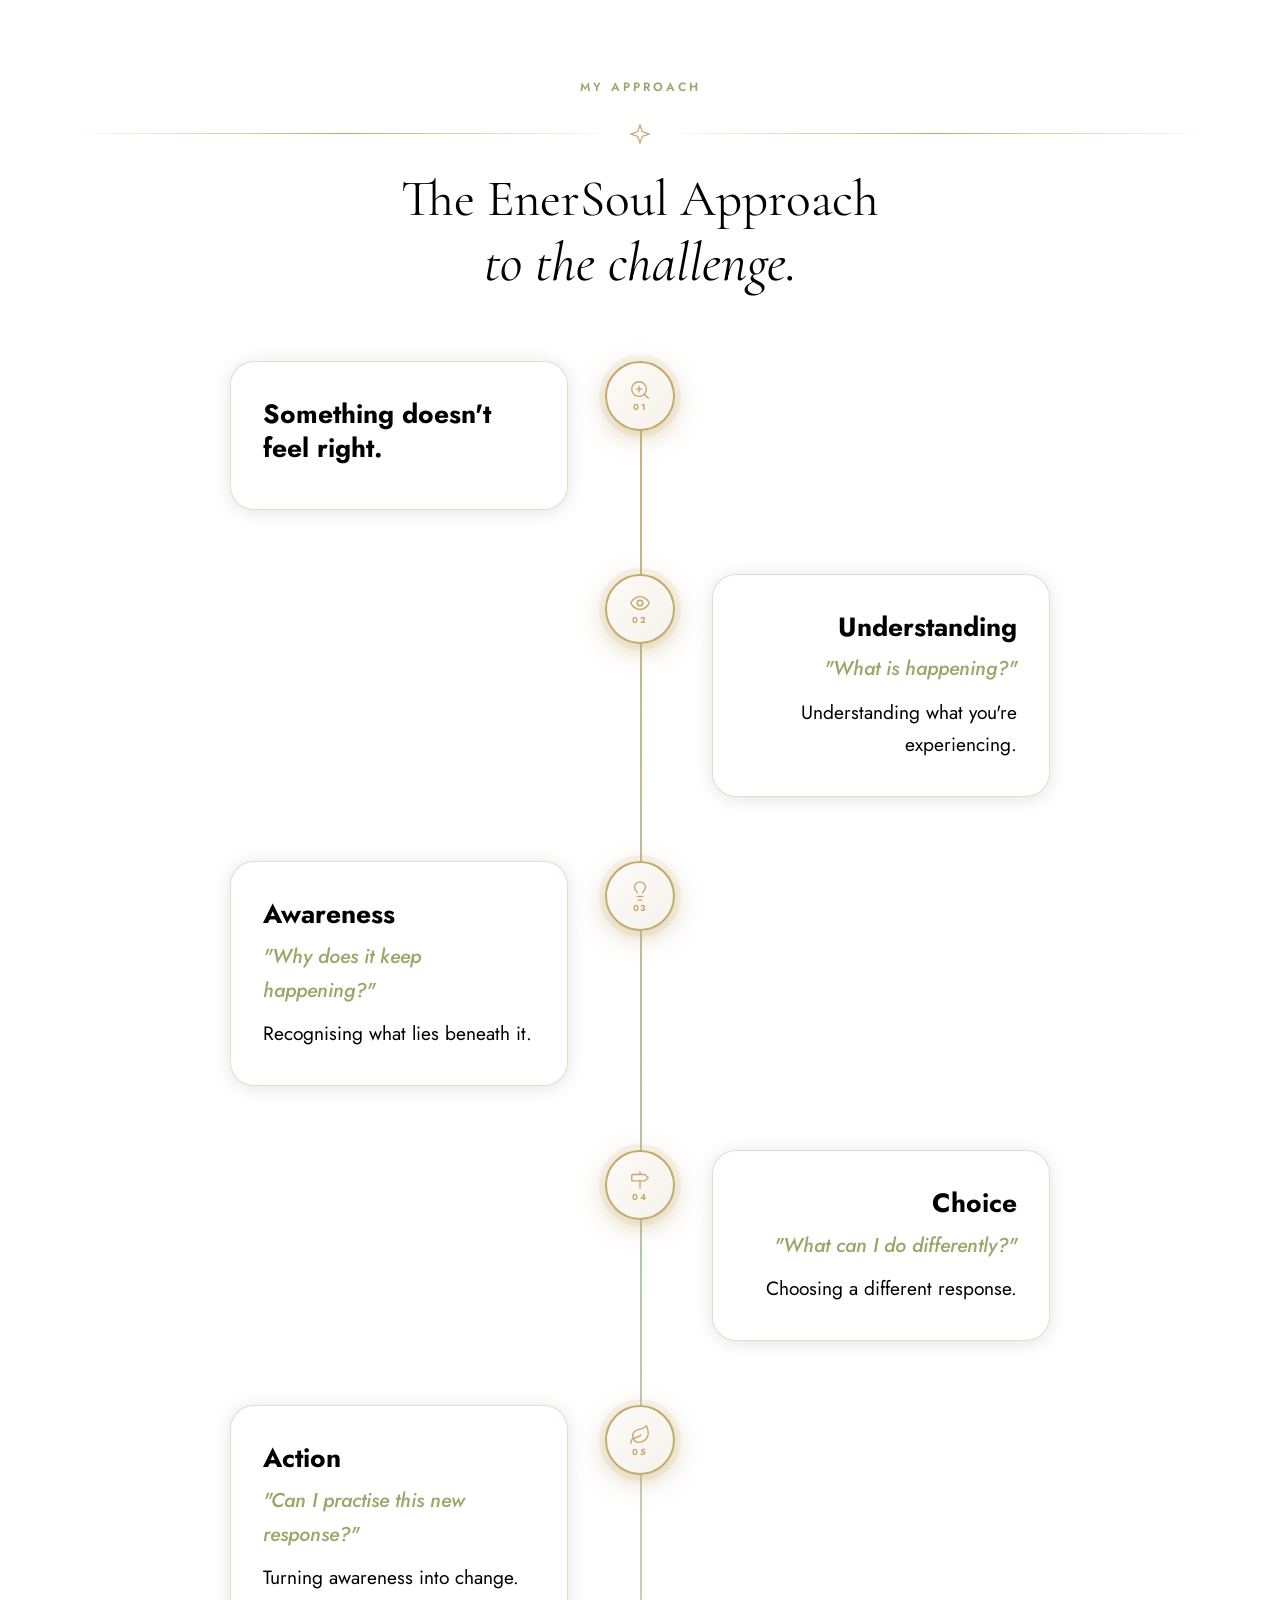
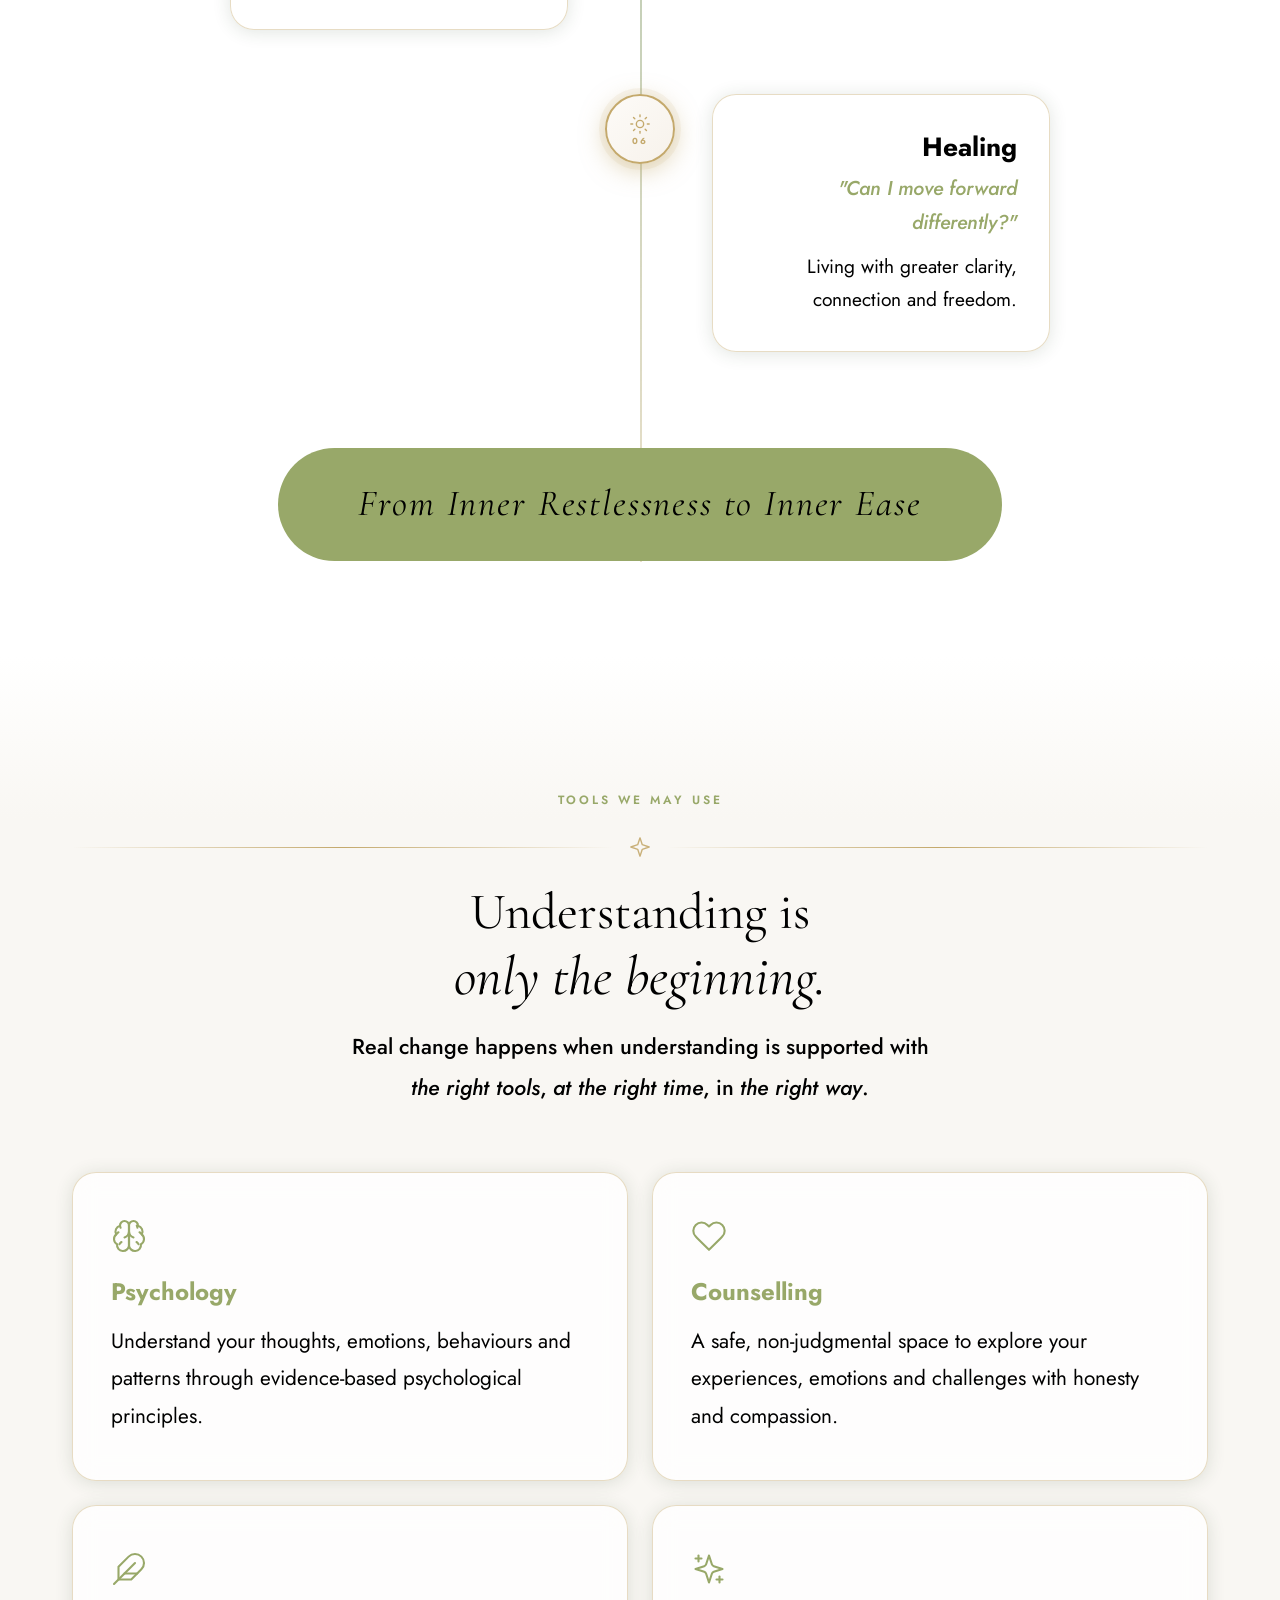
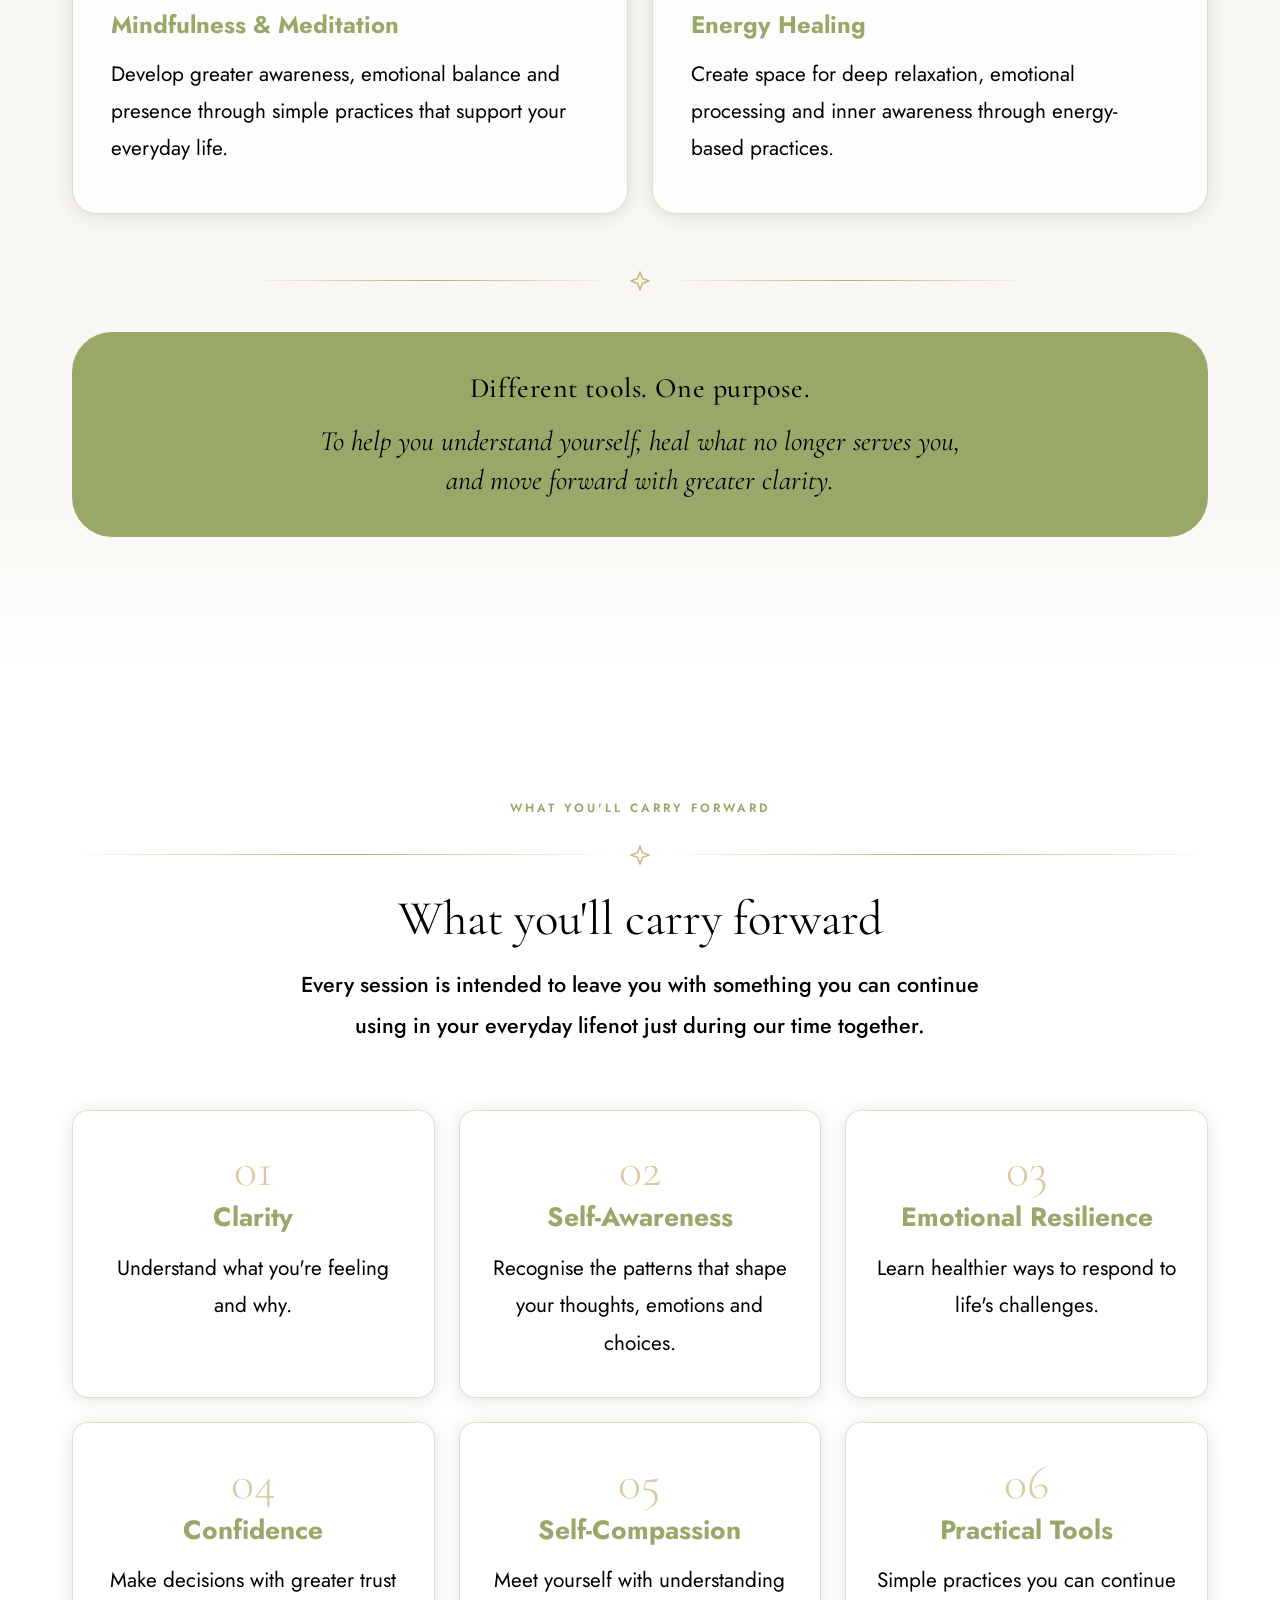
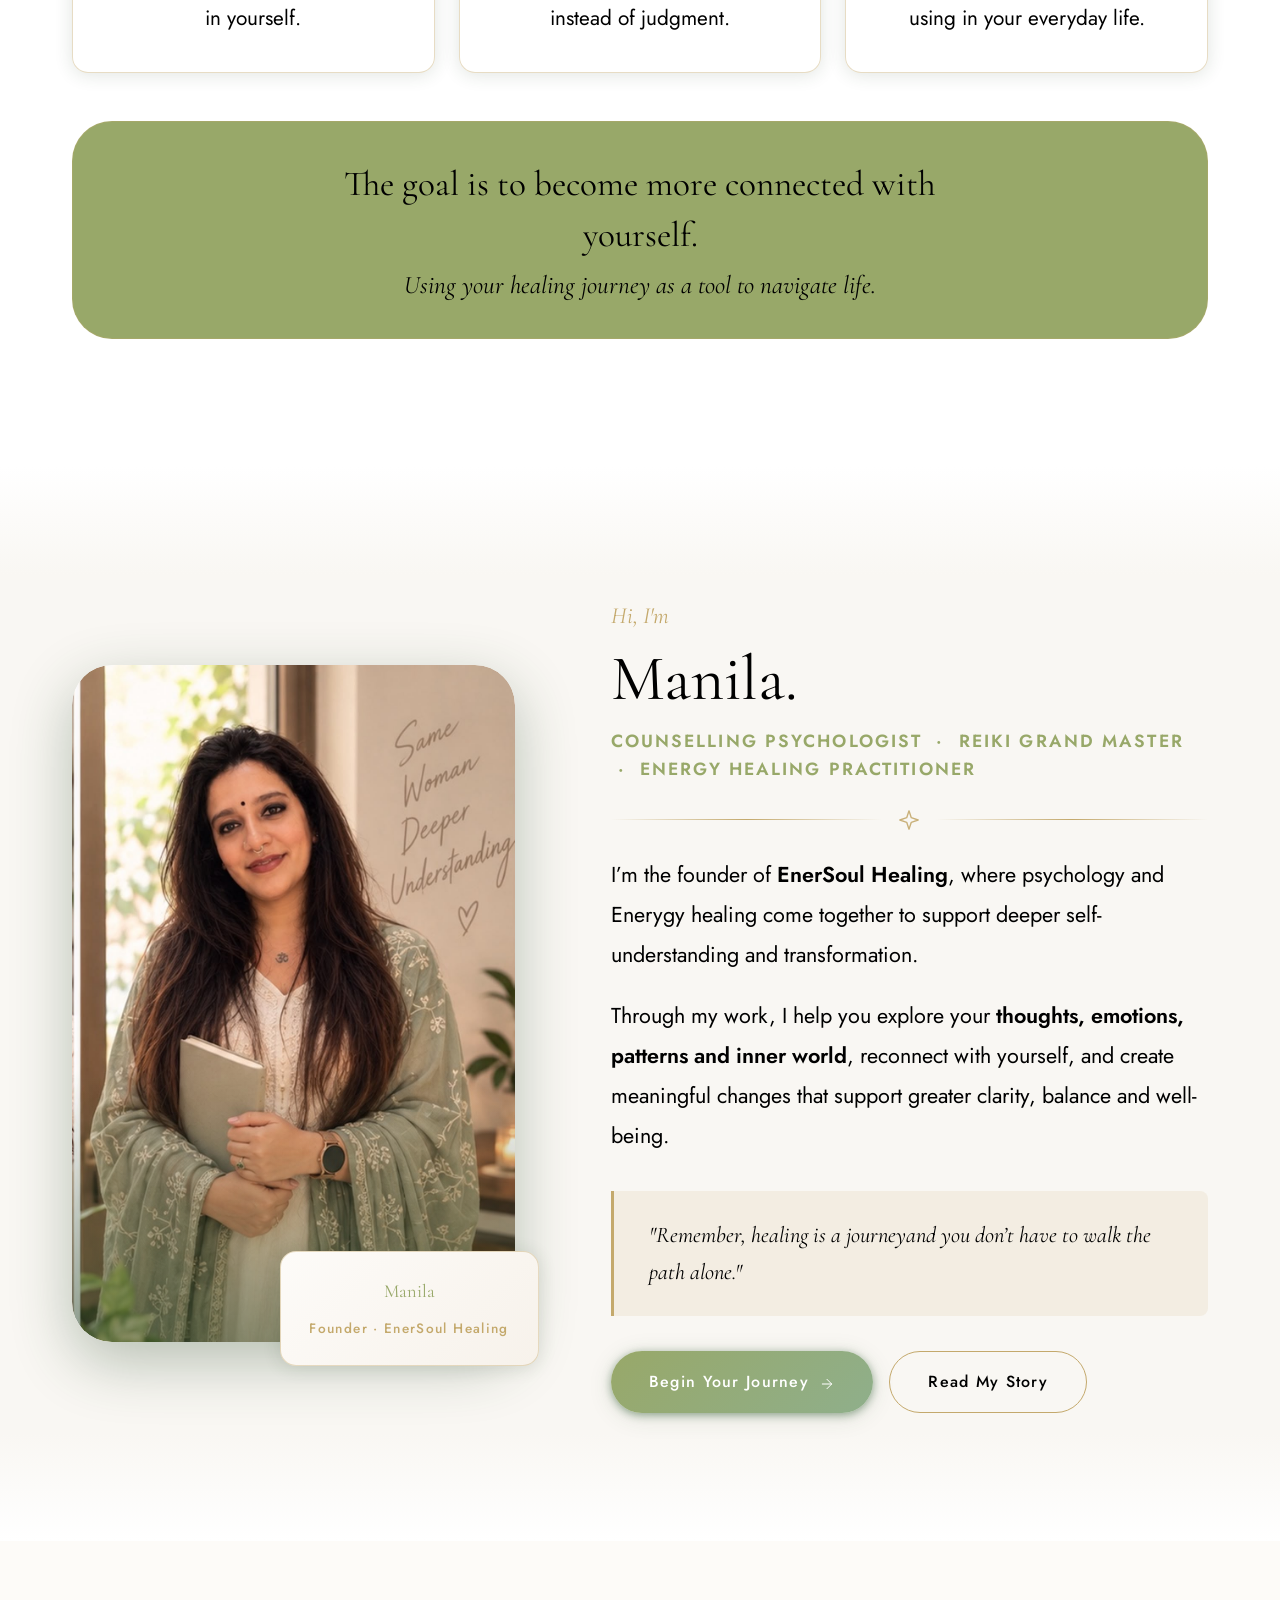
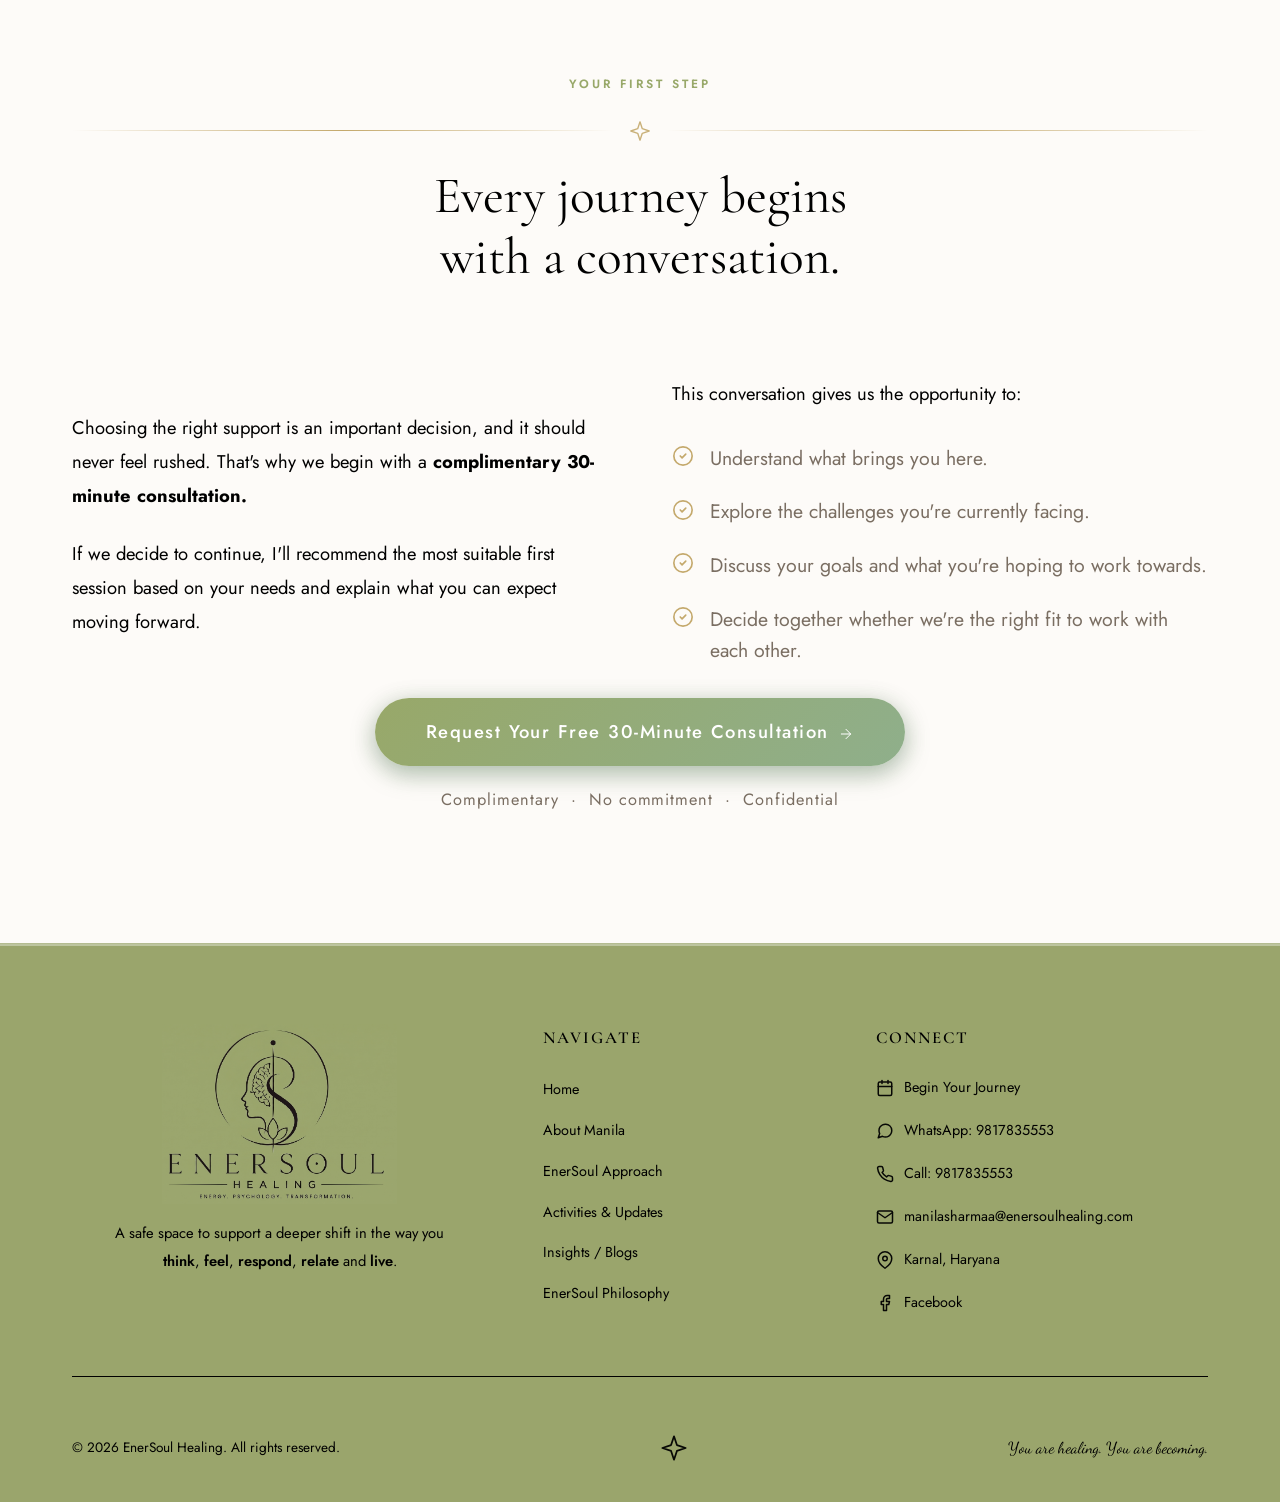
==== commit 4c1cf85c: "feat: add new blog articles, site styling, and content generation scripts" ====
--- a/index.html
+++ b/index.html
@@ -5,15 +5,15 @@
   <meta charset="UTF-8" />
   <meta name="viewport" content="width=device-width, initial-scale=1.0" />
   <meta name="description"
-    content="EnerSoul Healing — Where psychology meets Enerygy healing. Counselling, energy work and mindfulness with Manila. Request your free 30-minute consultation today." />
+    content="EnerSoul Healing  Where psychology meets Enerygy healing. Counselling, energy work and mindfulness with Manila. Request your free 30-minute consultation today." />
   <meta name="keywords"
     content="Enerygy healing, counselling psychologist, emotional wellness, reiki, mindfulness, inner peace, EnerSoul Healing" />
-  <meta property="og:title" content="EnerSoul Healing — Understanding is where healing begins." />
+  <meta property="og:title" content="EnerSoul Healing  Understanding is where healing begins." />
   <meta property="og:description"
     content="A holistic emotional wellness practice where psychology and energy healing come together for deeper self-understanding and transformation." />
-  <title>EnerSoul Healing — Understanding is where healing begins.</title>
-
-  <!-- Favicon — Minimalist star/diamond -->
+  <title>EnerSoul Healing Understanding is where healing begins.</title>
+
+  <!-- Favicon  Minimalist star/diamond -->
   <link rel="icon" type="image/svg+xml"
     href="data:image/svg+xml,<svg xmlns='http://www.w3.org/2000/svg' viewBox='0 0 24 24' fill='none' stroke='%23C4A96C' stroke-width='1.5' stroke-linecap='round' stroke-linejoin='round'><path d='M12 2L14.5 9.5L22 12L14.5 14.5L12 22L9.5 14.5L2 12L9.5 9.5Z'/></svg>" />
 
@@ -36,7 +36,7 @@
       flex-shrink: 0;
     }
 
-    /* Reason icon wrapper — uses gradient fill circle */
+    /* Reason icon wrapper  uses gradient fill circle */
     .reason-icon .icon {
       width: 28px;
       height: 28px;
@@ -53,7 +53,7 @@
       color: var(--gold);
     }
 
-    /* Modality icon — larger */
+    /* Modality icon  larger */
     .modality-icon .icon {
       width: 36px;
       height: 36px;
@@ -315,7 +315,7 @@
   </div>
 
   <!-- ════════════════════════════════════════
-       HERO — SECTION 1
+       HERO  SECTION 1
   ════════════════════════════════════════ -->
   <section id="hero" aria-label="Hero section">
 
@@ -402,7 +402,7 @@
   </section>
 
   <!-- ════════════════════════════════════════
-       YOU MAY BE HERE — SECTION 2
+       YOU MAY BE HERE  SECTION 2
   ════════════════════════════════════════ -->
   <section id="section-reasons" aria-label="Why you may be here">
 
@@ -520,7 +520,7 @@
   </section>
 
   <!-- ════════════════════════════════════════
-       CHANGE NARRATIVE — SECTION 3
+       CHANGE NARRATIVE  SECTION 3
   ════════════════════════════════════════ -->
   <section id="section-change" aria-label="Understanding change">
 
@@ -582,7 +582,7 @@
   </section>
 
   <!-- ════════════════════════════════════════
-       APPROACH TIMELINE — SECTION 4
+       APPROACH TIMELINE  SECTION 4
   ════════════════════════════════════════ -->
   <section id="section-approach" aria-label="My approach">
 
@@ -718,7 +718,7 @@
   </section>
 
   <!-- ════════════════════════════════════════
-       HOW WE WORK TOGETHER — SECTION 5
+       HOW WE WORK TOGETHER  SECTION 5
   ════════════════════════════════════════ -->
   <section id="section-modalities" aria-label="How we work together">
 
@@ -829,7 +829,7 @@
   </section>
 
   <!-- ════════════════════════════════════════
-       WHAT YOU'LL CARRY FORWARD — SECTION 6
+       WHAT YOU'LL CARRY FORWARD  SECTION 6
   ════════════════════════════════════════ -->
   <section id="section-outcomes" aria-label="What you'll carry forward">
 
@@ -868,7 +868,7 @@
         </div>
         <h2 class="outcomes-heading">What you'll carry forward</h2>
         <p class="outcomes-subheading">Every session is intended to leave you with something you can continue using in
-          your everyday life—not just during our time together.</p>
+          your everyday lifenot just during our time together.</p>
       </div>
 
       <div class="outcomes-grid">
@@ -921,7 +921,7 @@
   </section>
 
   <!-- ════════════════════════════════════════
-       ABOUT MANILA — SECTION 7
+       ABOUT MANILA  SECTION 7
   ════════════════════════════════════════ -->
   <section id="section-about" aria-label="About Manila">
 
@@ -958,7 +958,7 @@
         <div class="about-image-wrap reveal reveal--left">
           <div class="about-image-frame">
             <img src="assets/Manila_Image.jpeg"
-              alt="Manila — Founder of EnerSoul Healing, Counselling Psychologist and Reiki Grand Master"
+              alt="Manila  Founder of EnerSoul Healing, Counselling Psychologist and Reiki Grand Master"
               loading="lazy" />
           </div>
           <div class="about-image-badge">
@@ -987,7 +987,7 @@
           </p>
 
           <div class="about-quote">
-            <p>"Remember, healing is a journey—and you don’t have to walk the path alone."</p>
+            <p>"Remember, healing is a journeyand you don’t have to walk the path alone."</p>
           </div>
 
           <div style="margin-top: 2rem; display: flex; gap: 1rem; flex-wrap: wrap;">
@@ -1009,7 +1009,7 @@
 
 
   <!-- ════════════════════════════════════════
-       FIRST STEP / CTA — SECTION 9
+       FIRST STEP / CTA  SECTION 9
   ════════════════════════════════════════ -->
   <section id="section-cta" aria-label="Request your consultation">
 
@@ -1130,10 +1130,11 @@
     }
 
     #footer .footer-logo__img {
-      height: 240px !important;
-      max-height: 280px !important;
-      filter: brightness(0) !important;
-      mix-blend-mode: normal !important;
+      height: 180px !important;
+      max-height: 220px !important;
+      max-width: 100% !important;
+      width: auto !important;
+      object-fit: contain !important;
       opacity: 1 !important;
     }
   </style>
@@ -1143,7 +1144,7 @@
       <div class="footer-top">
         <div class="footer-brand">
           <a href="index.html" class="footer-logo" aria-label="EnerSoul Healing home">
-            <img src="assets/footerLogo-removebg-preview.png" alt="EnerSoul Healing Logo" class="footer-logo__img" />
+            <img src="assets/Footer_Logo.png" alt="EnerSoul Healing Logo" class="footer-logo__img" />
           </a>
           <p class="footer-tagline">
             A safe space to support a deeper shift in the way you <strong>think</strong>, <strong>feel</strong>,
@@ -1203,13 +1204,13 @@
               </a>
             </li>
             <li>
-              <a href="mailto:manila@enersoulhealing.com">
+              <a href="mailto:manilasharmaa@enersoulhealing.com">
                 <svg class="footer-item-icon" viewBox="0 0 24 24" fill="none" stroke="currentColor" stroke-width="2"
                   stroke-linecap="round" stroke-linejoin="round" aria-hidden="true">
                   <path d="M4 4h16c1.1 0 2 .9 2 2v12c0 1.1-.9 2-2 2H4c-1.1 0-2-.9-2-2V6c0-1.1.9-2 2-2z"></path>
                   <polyline points="22,6 12,13 2,6"></polyline>
                 </svg>
-                <span>manila@enersoulhealing.com</span>
+                <span>manilasharmaa@enersoulhealing.com</span>
               </a>
             </li>
             <li>
--- a/css/style.css
+++ b/css/style.css
@@ -1,5 +1,5 @@
 /* ====================================================
-   ENERSOUL HEALING — Main Stylesheet
+   ENERSOUL HEALING  Main Stylesheet
    Design: Premium botanical watercolor aesthetic
    ==================================================== */
 
@@ -300,14 +300,14 @@
 }
 
 /* ════════════════════════════════════════
-   BOTANICAL DECORATIONS — hidden for clean look
+   BOTANICAL DECORATIONS  hidden for clean look
 ════════════════════════════════════════ */
 .botanical-corner {
   position: absolute;
   pointer-events: none;
   z-index: 0;
   opacity: 0;
-  /* Hidden — clean minimalist look */
+  /* Hidden  clean minimalist look */
   display: none;
 }
 
@@ -579,7 +579,7 @@
   width: 100%;
 }
 
-/* Fixed backdrop — stays behind everything as content scrolls over */
+/* Fixed backdrop  stays behind everything as content scrolls over */
 .hero-bg {
   position: fixed;
   inset: 0;
@@ -706,7 +706,7 @@
 }
 
 /* ════════════════════════════════════════
-   HERO — SPLIT LAYOUT
+   HERO  SPLIT LAYOUT
 ════════════════════════════════════════ */
 .hero-split {
   display: grid;
@@ -742,7 +742,7 @@
   animation: videoFadeIn 1.2s ease forwards, heroFloat 6s ease-in-out 1.2s infinite;
 }
 
-/* Hidden source video — loaded but invisible; canvas reads its frames */
+/* Hidden source video  loaded but invisible; canvas reads its frames */
 .hero-logo-video-src {
   position: absolute;
   width: 1px;
@@ -752,7 +752,7 @@
   visibility: hidden;
 }
 
-/* Visible canvas — fallback if video used */
+/* Visible canvas  fallback if video used */
 .hero-logo-canvas {
   position: relative;
   z-index: 2;
@@ -881,7 +881,7 @@
 }
 
 /* ════════════════════════════════════════
-   SECTION DECORATIONS — sacred geometry
+   SECTION DECORATIONS  sacred geometry
 ════════════════════════════════════════ */
 .section-decor {
   position: absolute;
@@ -1215,7 +1215,7 @@
   text-align: right;
 }
 
-/* Enlarged node — sits on centre line */
+/* Enlarged node  sits on centre line */
 .timeline-node {
   position: absolute;
   left: 50%;
@@ -1284,7 +1284,7 @@
 
 .timeline-content h3 {
   font-family: var(--font-body);
-  font-size: 1.85rem;
+  font-size: 1.65rem;
   font-weight: 700;
   margin-bottom: 0.5rem;
   line-height: 1.3;
@@ -1549,7 +1549,7 @@
 
 .outcome-card h3 {
   font-family: var(--font-body);
-  font-size: 1.85rem;
+  font-size: 1.65rem;
   margin-bottom: 1rem;
   font-weight: 700;
   color: var(--sage-deep);
@@ -1986,7 +1986,7 @@
    FOOTER
 ════════════════════════════════════════ */
 #footer {
-  background: #98A869;
+  background: #9AA56C;
   padding: 5rem 0 2.5rem;
   color: rgba(255, 255, 255, 0.95);
   position: relative;
@@ -2022,28 +2022,33 @@
 }
 
 /* ── Footer logo ── */
+.footer-brand {
+  display: flex;
+  flex-direction: column;
+  align-items: center;
+  text-align: center;
+}
+
 .footer-logo {
   display: inline-flex;
   align-items: center;
+  justify-content: center;
   margin-bottom: 0.8rem;
-  margin-left: -15px;
-  /* Offset transparency in the image for clean left alignment */
-  margin-top: -10px;
-  /* Offset top alignment */
 }
 
 .footer-logo__img {
-  height: 240px;
+  height: 180px;
+  max-height: 220px;
+  max-width: 100%;
   width: auto;
   object-fit: contain;
   display: block;
-  filter: brightness(0);
   opacity: 1;
-  transition: opacity 0.3s ease, filter 0.3s ease;
+  transition: opacity 0.3s ease;
 }
 
 .footer-logo:hover .footer-logo__img {
-  opacity: 1;
+  opacity: 0.95;
 }
 
 .footer-brand .footer-tagline {
@@ -2052,8 +2057,6 @@
   line-height: 1.85;
   max-width: 360px;
   margin-top: 0.2rem;
-  padding-left: 5px;
-  /* Slight indent to align nicely with the logo's inner graphic edge */
 }
 
 .footer-tagline strong,
@@ -2169,7 +2172,7 @@
 ════════════════════════════════════════ */
 
 /* ──────────────────────────────────────
-   ≤ 1024px — Tablet landscape / small desktop
+   ≤ 1024px  Tablet landscape / small desktop
 ────────────────────────────────────── */
 @media (max-width: 1024px) {
 
@@ -2265,7 +2268,7 @@
 }
 
 /* ──────────────────────────────────────
-   ≤ 768px — Tablet portrait / large phone
+   ≤ 768px  Tablet portrait / large phone
 ────────────────────────────────────── */
 @media (max-width: 768px) {
 
@@ -2357,7 +2360,7 @@
     font-size: clamp(1.8rem, 6vw, 2.6rem);
   }
 
-  /* ── Reasons grid — keep 2-col, cards are compact ── */
+  /* ── Reasons grid  keep 2-col, cards are compact ── */
   .reasons-grid {
     grid-template-columns: repeat(2, 1fr);
     gap: 0.9rem;
@@ -2397,7 +2400,7 @@
     font-size: 1.15rem;
   }
 
-  /* ── Timeline — left-rail layout ── */
+  /* ── Timeline  left-rail layout ── */
   .timeline::before {
     left: 28px;
     transform: none;
@@ -2431,7 +2434,7 @@
   }
 
   .timeline-content h3 {
-    font-size: 1.4rem;
+    font-size: 1.25rem;
   }
 
   .timeline-item:nth-child(even) .timeline-content {
@@ -2479,7 +2482,7 @@
     padding: 1.8rem 1.5rem;
   }
 
-  /* ── Outcomes grid — keep 2-col at this breakpoint ── */
+  /* ── Outcomes grid  keep 2-col at this breakpoint ── */
   .outcomes-grid {
     grid-template-columns: repeat(2, 1fr);
     gap: 0.9rem;
@@ -2579,23 +2582,23 @@
 }
 
 /* ──────────────────────────────────────
-   ≤ 600px — Mid-phone breakpoint
+   ≤ 600px  Mid-phone breakpoint
    Fine-tune grids that can still handle 2-col
 ────────────────────────────────────── */
 @media (max-width: 600px) {
 
-  /* Reasons: go 1-col at this size — cards get cramped below 600px */
+  /* Reasons: go 1-col at this size  cards get cramped below 600px */
   .reasons-grid {
     grid-template-columns: 1fr;
     gap: 1rem;
   }
 
-  /* Outcomes: stay 2-col — these cards are very compact */
+  /* Outcomes: stay 2-col  these cards are very compact */
   .outcomes-grid {
     grid-template-columns: repeat(2, 1fr);
   }
 
-  /* Modalities: go 1-col — content is denser */
+  /* Modalities: go 1-col  content is denser */
   .modalities-grid {
     grid-template-columns: 1fr;
   }
@@ -2606,7 +2609,7 @@
 }
 
 /* ──────────────────────────────────────
-   ≤ 480px — Standard mobile portrait
+   ≤ 480px  Standard mobile portrait
 ────────────────────────────────────── */
 @media (max-width: 480px) {
 
@@ -2742,7 +2745,7 @@
   }
 
   .timeline-content h3 {
-    font-size: 1.25rem;
+    font-size: 1.15rem;
   }
 
   .timeline-content p {
@@ -2786,7 +2789,7 @@
   }
 
   .outcome-card h3 {
-    font-size: 1.1rem;
+    font-size: 1.0rem;
   }
 
   .outcome-card p {
@@ -2885,7 +2888,7 @@
 }
 
 /* ──────────────────────────────────────
-   ≤ 360px — Small mobile phones
+   ≤ 360px  Small mobile phones
 ────────────────────────────────────── */
 @media (max-width: 360px) {
 
@@ -2965,7 +2968,7 @@
 }
 
 /* ════════════════════════════════════════
-   HIGHLIGHT GOLD — for Section 5 text
+   HIGHLIGHT GOLD  for Section 5 text
 ════════════════════════════════════════ */
 .highlight-gold {
   color: var(--gold);
--- a/css/animations.css
+++ b/css/animations.css
@@ -1,37 +1,77 @@
 /* ====================================================
-   ENERSOUL HEALING — Animations Stylesheet
-   Clean, minimal — no looping or moving animations
+   ENERSOUL HEALING  Animations Stylesheet
+   Clean, minimal  no looping or moving animations
    ==================================================== */
 
 /* ── Keyframes ── */
 @keyframes fadeInUp {
-  from { opacity: 0; transform: translateY(40px); }
-  to   { opacity: 1; transform: translateY(0); }
+  from {
+    opacity: 0;
+    transform: translateY(40px);
+  }
+
+  to {
+    opacity: 1;
+    transform: translateY(0);
+  }
 }
 
 @keyframes fadeInLeft {
-  from { opacity: 0; transform: translateX(-40px); }
-  to   { opacity: 1; transform: translateX(0); }
+  from {
+    opacity: 0;
+    transform: translateX(-40px);
+  }
+
+  to {
+    opacity: 1;
+    transform: translateX(0);
+  }
 }
 
 @keyframes fadeInRight {
-  from { opacity: 0; transform: translateX(40px); }
-  to   { opacity: 1; transform: translateX(0); }
+  from {
+    opacity: 0;
+    transform: translateX(40px);
+  }
+
+  to {
+    opacity: 1;
+    transform: translateX(0);
+  }
 }
 
 @keyframes fadeIn {
-  from { opacity: 0; }
-  to   { opacity: 1; }
+  from {
+    opacity: 0;
+  }
+
+  to {
+    opacity: 1;
+  }
 }
 
 @keyframes navbarFade {
-  from { opacity: 0; transform: translateY(-20px); }
-  to   { opacity: 1; transform: translateY(0); }
+  from {
+    opacity: 0;
+    transform: translateY(-20px);
+  }
+
+  to {
+    opacity: 1;
+    transform: translateY(0);
+  }
 }
 
 @keyframes lineGrow {
-  from { transform: scaleY(0); transform-origin: top; }
-  to   { transform: scaleY(1); transform-origin: top; }
+  from {
+    transform: scaleY(0);
+    transform-origin: top;
+  }
+
+  to {
+    transform: scaleY(1);
+    transform-origin: top;
+  }
 }
 
 /* ── Scroll Reveal Setup ── */
@@ -39,7 +79,7 @@
   opacity: 0;
   transform: translateY(30px);
   transition: opacity 0.8s cubic-bezier(0.25, 0.8, 0.25, 1),
-              transform 0.8s cubic-bezier(0.25, 0.8, 0.25, 1);
+    transform 0.8s cubic-bezier(0.25, 0.8, 0.25, 1);
 }
 
 .reveal.reveal--left {
@@ -60,61 +100,98 @@
 }
 
 /* Staggered children */
-.stagger-children > * {
+.stagger-children>* {
   opacity: 0;
   transform: translateY(25px);
   transition: opacity 0.6s cubic-bezier(0.25, 0.8, 0.25, 1),
-              transform 0.6s cubic-bezier(0.25, 0.8, 0.25, 1);
-}
-
-.stagger-children.visible > *:nth-child(1) { transition-delay: 0.05s; }
-.stagger-children.visible > *:nth-child(2) { transition-delay: 0.15s; }
-.stagger-children.visible > *:nth-child(3) { transition-delay: 0.25s; }
-.stagger-children.visible > *:nth-child(4) { transition-delay: 0.35s; }
-.stagger-children.visible > *:nth-child(5) { transition-delay: 0.45s; }
-.stagger-children.visible > *:nth-child(6) { transition-delay: 0.55s; }
-
-.stagger-children.visible > * {
+    transform 0.6s cubic-bezier(0.25, 0.8, 0.25, 1);
+}
+
+.stagger-children.visible>*:nth-child(1) {
+  transition-delay: 0.05s;
+}
+
+.stagger-children.visible>*:nth-child(2) {
+  transition-delay: 0.15s;
+}
+
+.stagger-children.visible>*:nth-child(3) {
+  transition-delay: 0.25s;
+}
+
+.stagger-children.visible>*:nth-child(4) {
+  transition-delay: 0.35s;
+}
+
+.stagger-children.visible>*:nth-child(5) {
+  transition-delay: 0.45s;
+}
+
+.stagger-children.visible>*:nth-child(6) {
+  transition-delay: 0.55s;
+}
+
+.stagger-children.visible>* {
   opacity: 1;
   transform: translateY(0);
 }
 
-/* ── Hero Animations — one-time entrance only ── */
-.hero-eyebrow  { animation: fadeInLeft 0.8s ease 0.2s both; }
-.hero-heading  { animation: fadeInUp 1s ease 0.4s both; }
-.hero-subheading { animation: fadeInUp 1s ease 0.65s both; }
-.hero-actions  { animation: fadeInUp 1s ease 0.85s both; }
-
-/* ── Hero scroll indicator — static, no bounce ── */
+/* ── Hero Animations  one-time entrance only ── */
+.hero-eyebrow {
+  animation: fadeInLeft 0.8s ease 0.2s both;
+}
+
+.hero-heading {
+  animation: fadeInUp 1s ease 0.4s both;
+}
+
+.hero-subheading {
+  animation: fadeInUp 1s ease 0.65s both;
+}
+
+.hero-actions {
+  animation: fadeInUp 1s ease 0.85s both;
+}
+
+/* ── Hero scroll indicator  static, no bounce ── */
 .hero-scroll {
   animation: none;
 }
 
 /* ── Navbar ── */
-#navbar { animation: navbarFade 0.7s ease 0.1s both; }
+#navbar {
+  animation: navbarFade 0.7s ease 0.1s both;
+}
 
 /* ── Timeline Line ── */
 .timeline::before {
   animation: lineGrow 1.5s ease 0.5s both;
 }
 
-/* ── Hero heading — static color, no shimmer ── */
+/* ── Hero heading  static color, no shimmer ── */
 .hero-heading em {
   color: var(--sage-deep);
   font-style: italic;
 }
 
-/* ── CTA section — static background, no gradient shift ── */
+/* ── CTA section  static background, no gradient shift ── */
 #section-cta {
   background-size: 100% 100%;
 }
 
 /* ── Hover micro-interactions ── */
 .btn svg,
-.btn span { transition: transform 0.3s ease; }
-
-.btn:hover svg  { transform: translateX(4px); }
-.btn:hover .btn-arrow { transform: translateX(5px); }
+.btn span {
+  transition: transform 0.3s ease;
+}
+
+.btn:hover svg {
+  transform: translateX(4px);
+}
+
+.btn:hover .btn-arrow {
+  transform: translateX(5px);
+}
 
 /* ── Card shimmer top border on hover ── */
 .glass-card::before,
@@ -124,8 +201,13 @@
 
 /* ── Page load body fade ── */
 @keyframes pageLoad {
-  from { opacity: 0; }
-  to   { opacity: 1; }
+  from {
+    opacity: 0;
+  }
+
+  to {
+    opacity: 1;
+  }
 }
 
 body {
@@ -134,8 +216,15 @@
 
 /* ── Mobile menu slide ── */
 @keyframes slideDown {
-  from { opacity: 0; transform: translateY(-20px); }
-  to   { opacity: 1; transform: translateY(0); }
+  from {
+    opacity: 0;
+    transform: translateY(-20px);
+  }
+
+  to {
+    opacity: 1;
+    transform: translateY(0);
+  }
 }
 
 .mobile-menu.open {
@@ -146,10 +235,21 @@
   animation: fadeInUp 0.5s ease both;
 }
 
-.mobile-menu.open a:nth-child(1) { animation-delay: 0.1s; }
-.mobile-menu.open a:nth-child(2) { animation-delay: 0.18s; }
-.mobile-menu.open a:nth-child(3) { animation-delay: 0.26s; }
-.mobile-menu.open a:nth-child(4) { animation-delay: 0.34s; }
+.mobile-menu.open a:nth-child(1) {
+  animation-delay: 0.1s;
+}
+
+.mobile-menu.open a:nth-child(2) {
+  animation-delay: 0.18s;
+}
+
+.mobile-menu.open a:nth-child(3) {
+  animation-delay: 0.26s;
+}
+
+.mobile-menu.open a:nth-child(4) {
+  animation-delay: 0.34s;
+}
 
 /* ── Outcome number hover scale ── */
 .outcome-number {
@@ -158,19 +258,23 @@
 
 .outcome-card:hover .outcome-number {
   transform: scale(1.2);
-  color: rgba(196,169,108,0.55);
+  color: rgba(196, 169, 108, 0.55);
 }
 
 /* ── Reduced motion override ── */
 @media (prefers-reduced-motion: reduce) {
-  *, *::before, *::after {
+
+  *,
+  *::before,
+  *::after {
     animation-duration: 0.01ms !important;
     animation-iteration-count: 1 !important;
     transition-duration: 0.01ms !important;
   }
 
-  .reveal, .stagger-children > * {
+  .reveal,
+  .stagger-children>* {
     opacity: 1;
     transform: none;
   }
-}
+}
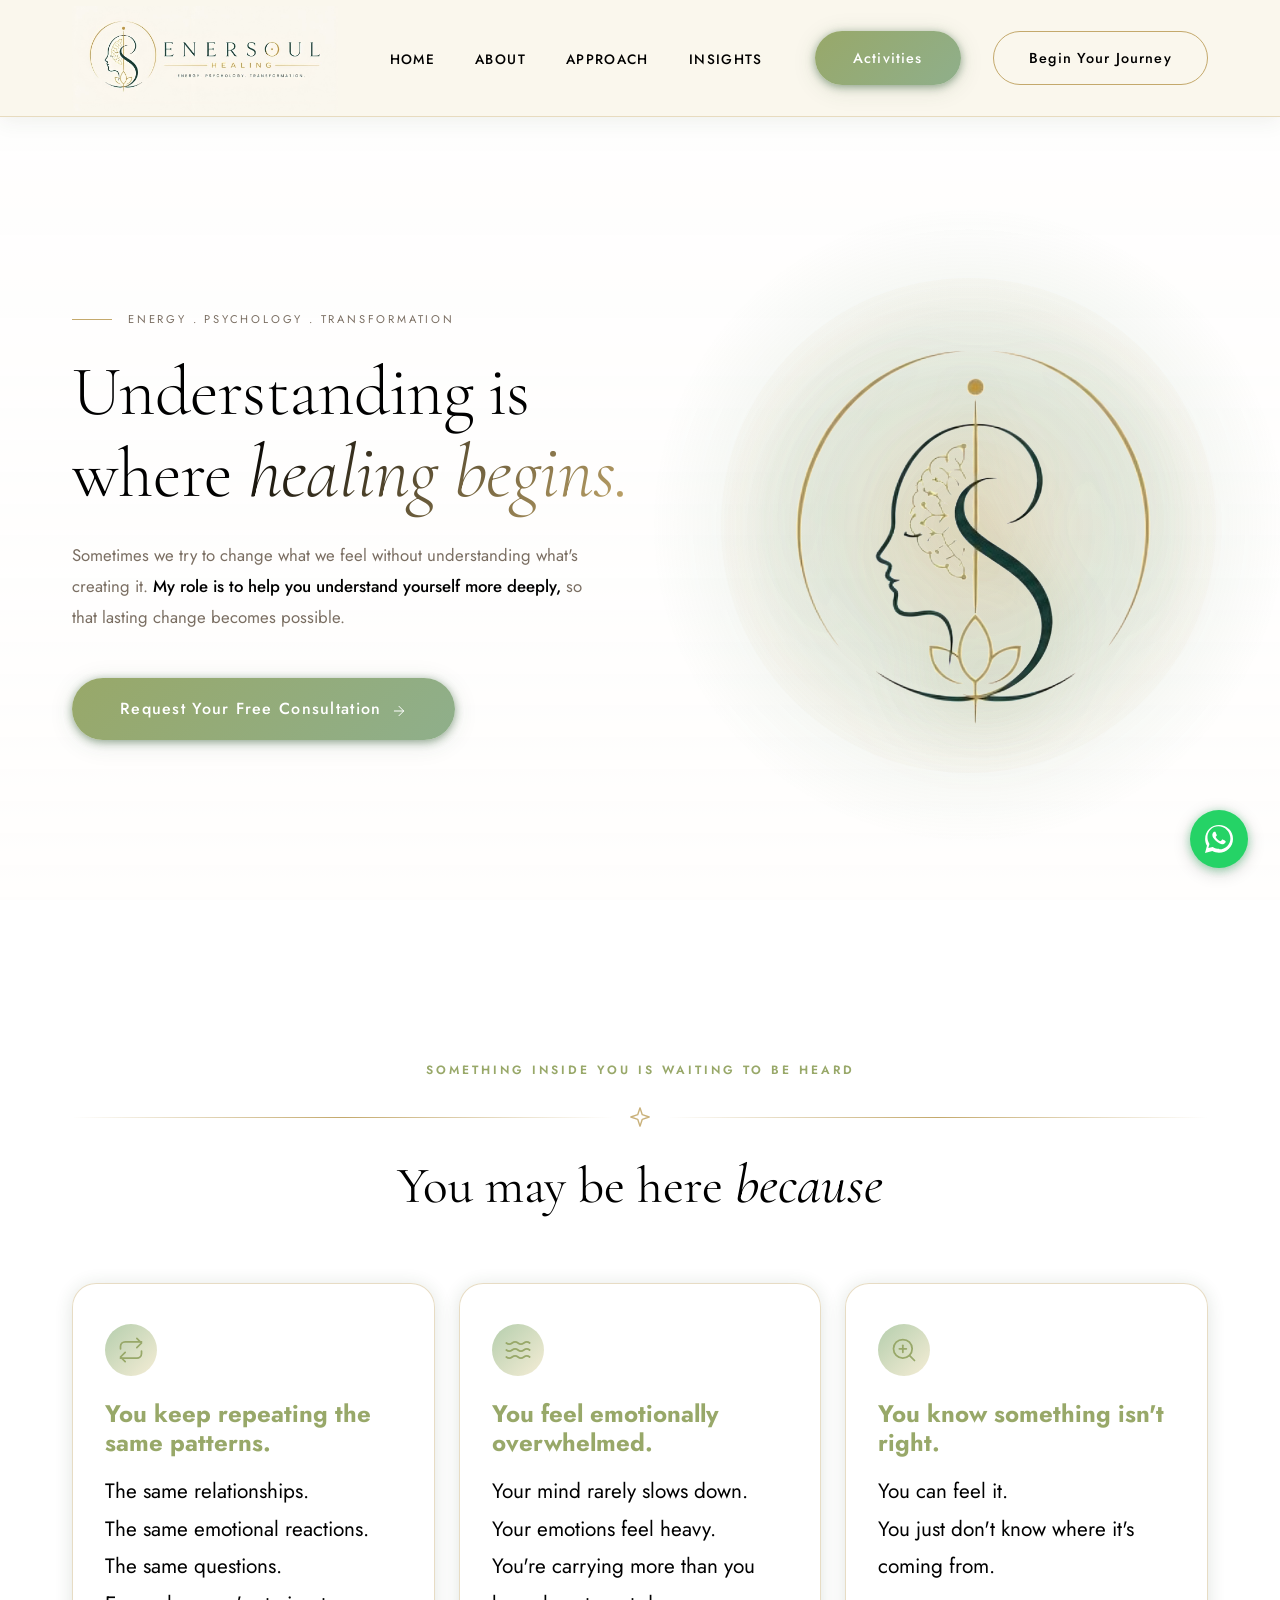
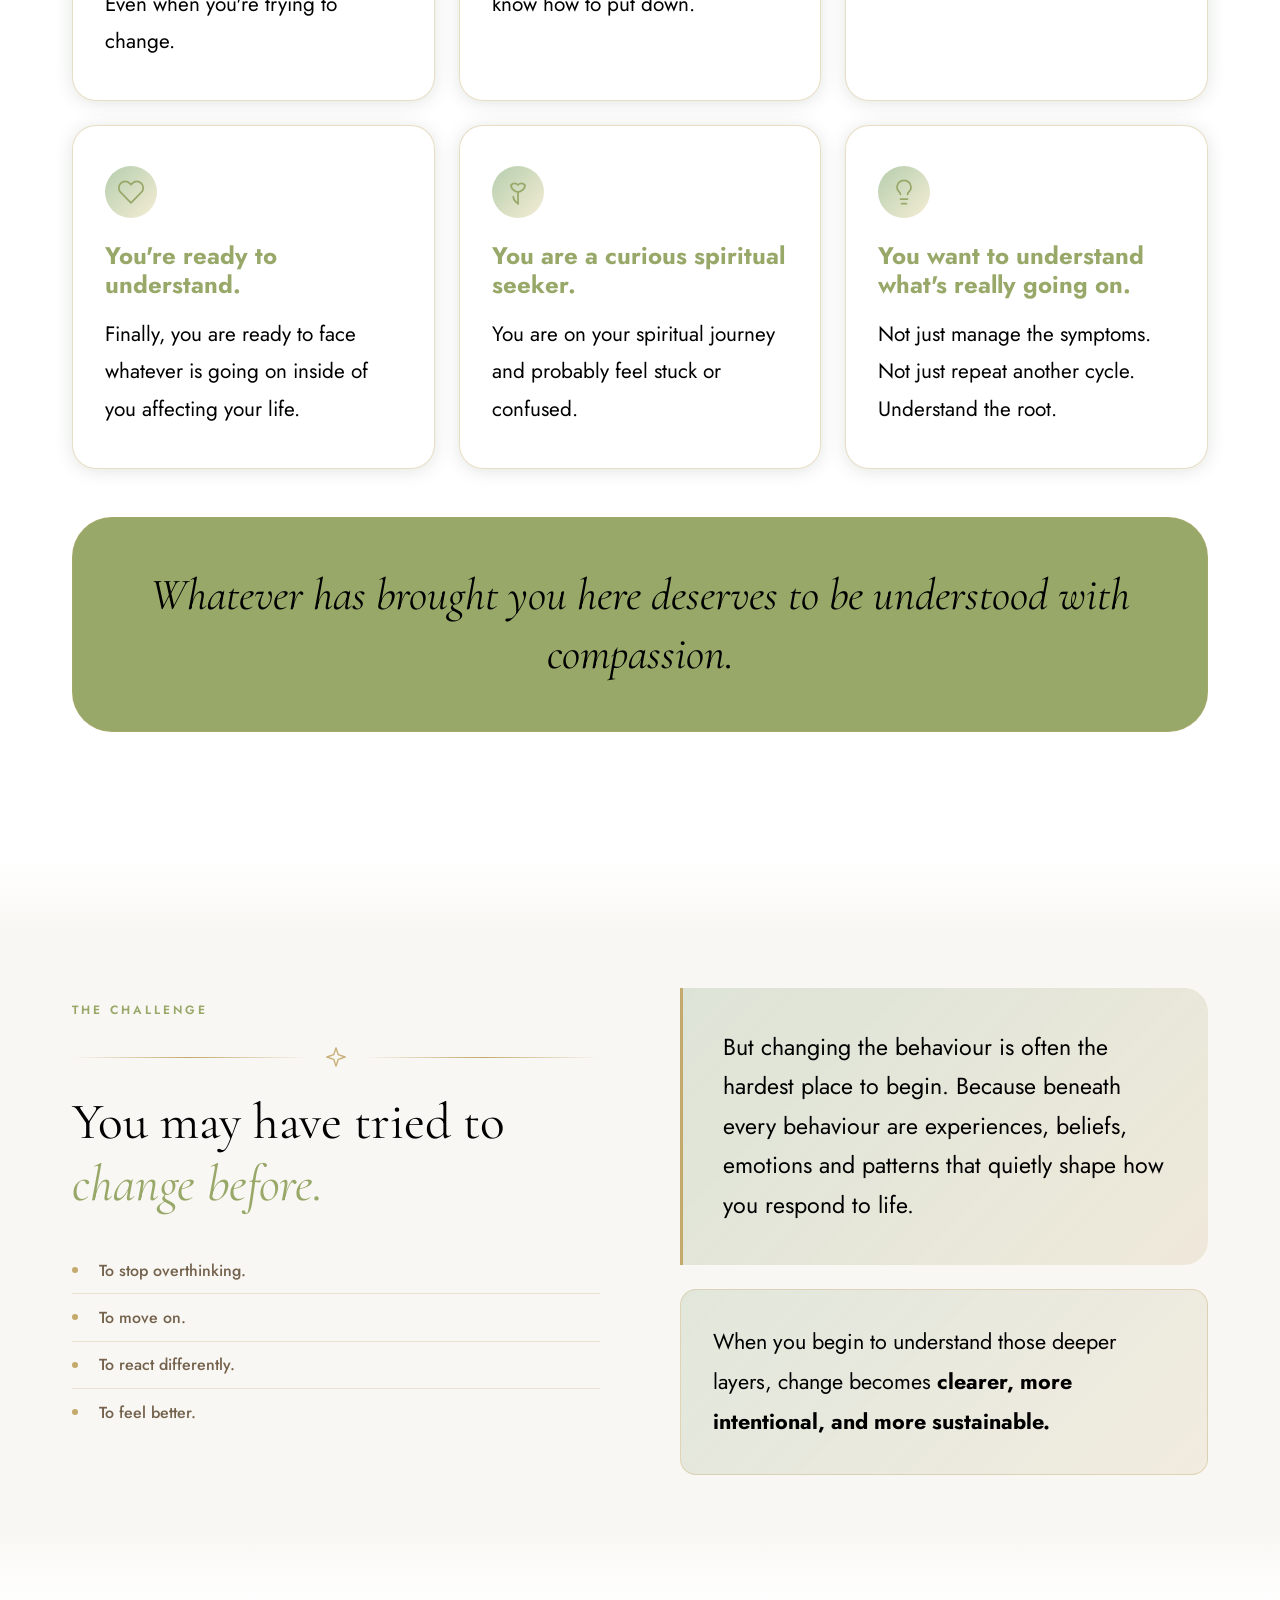
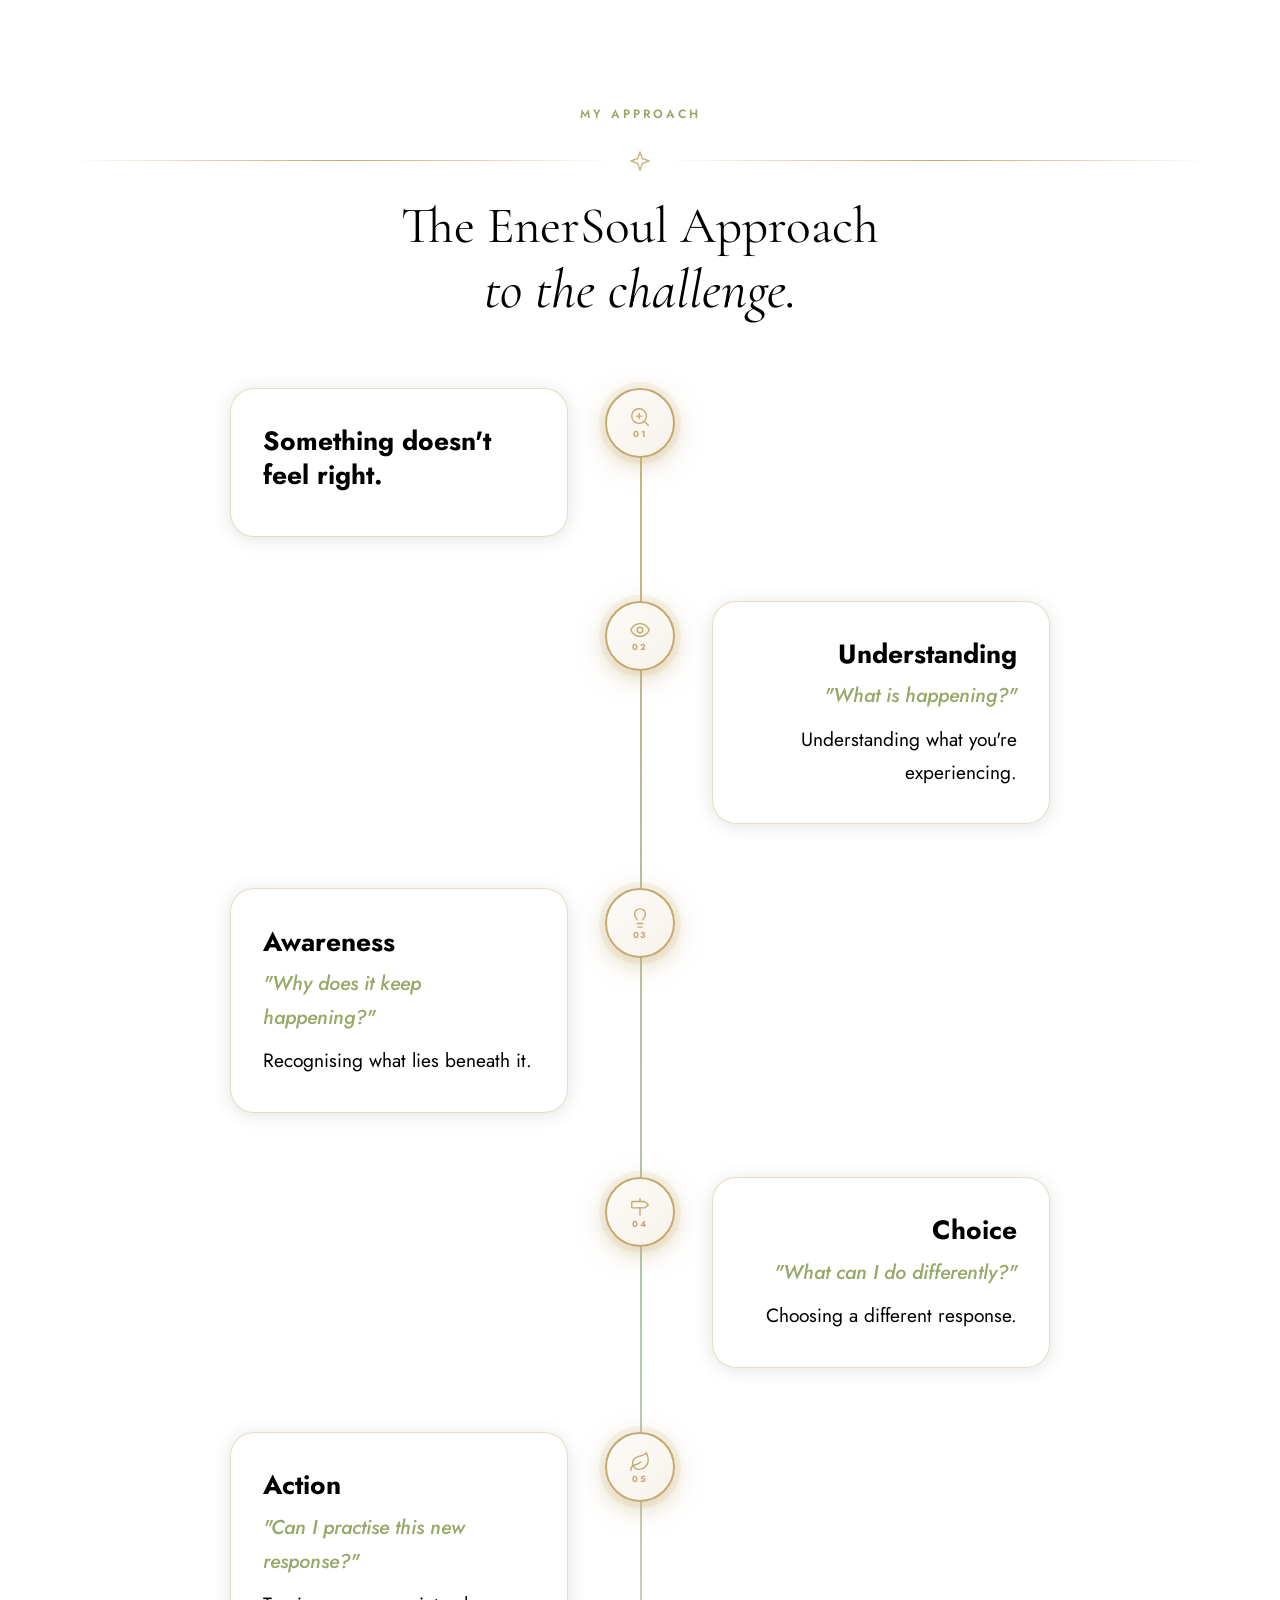
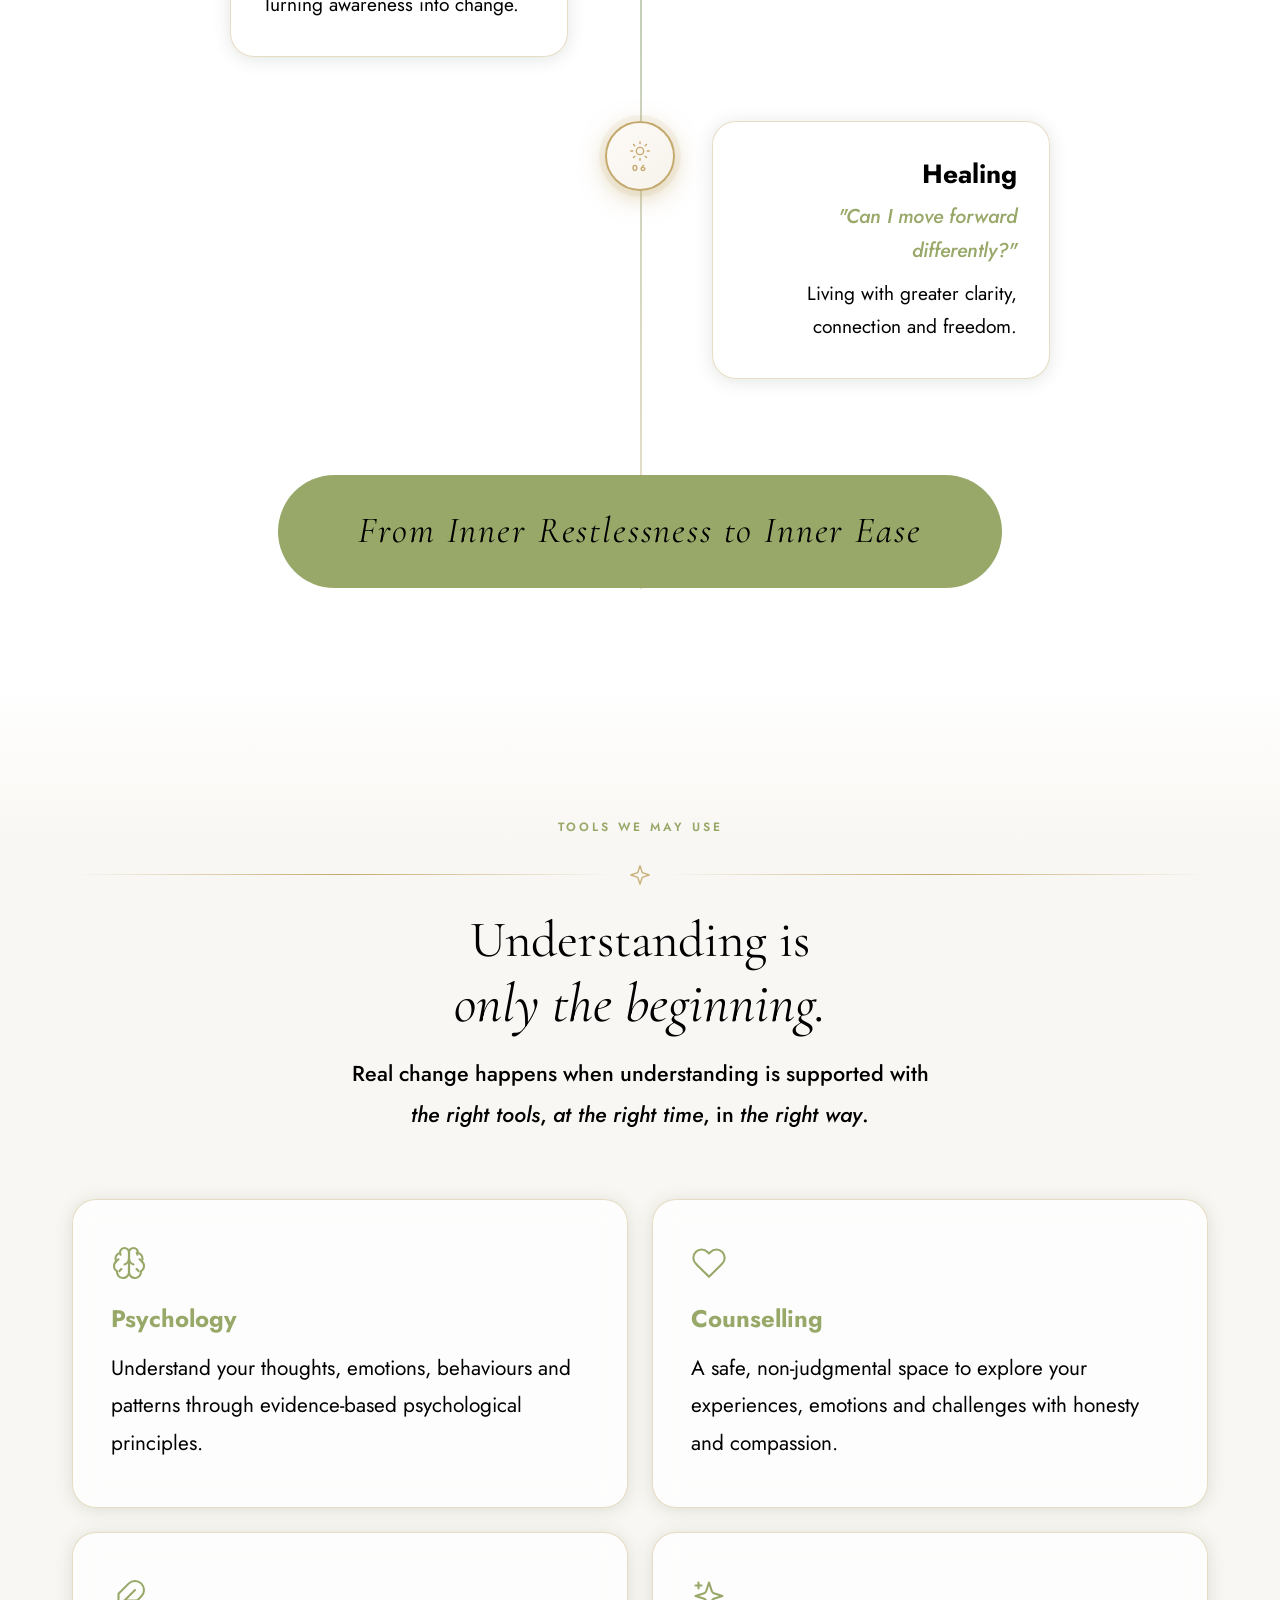
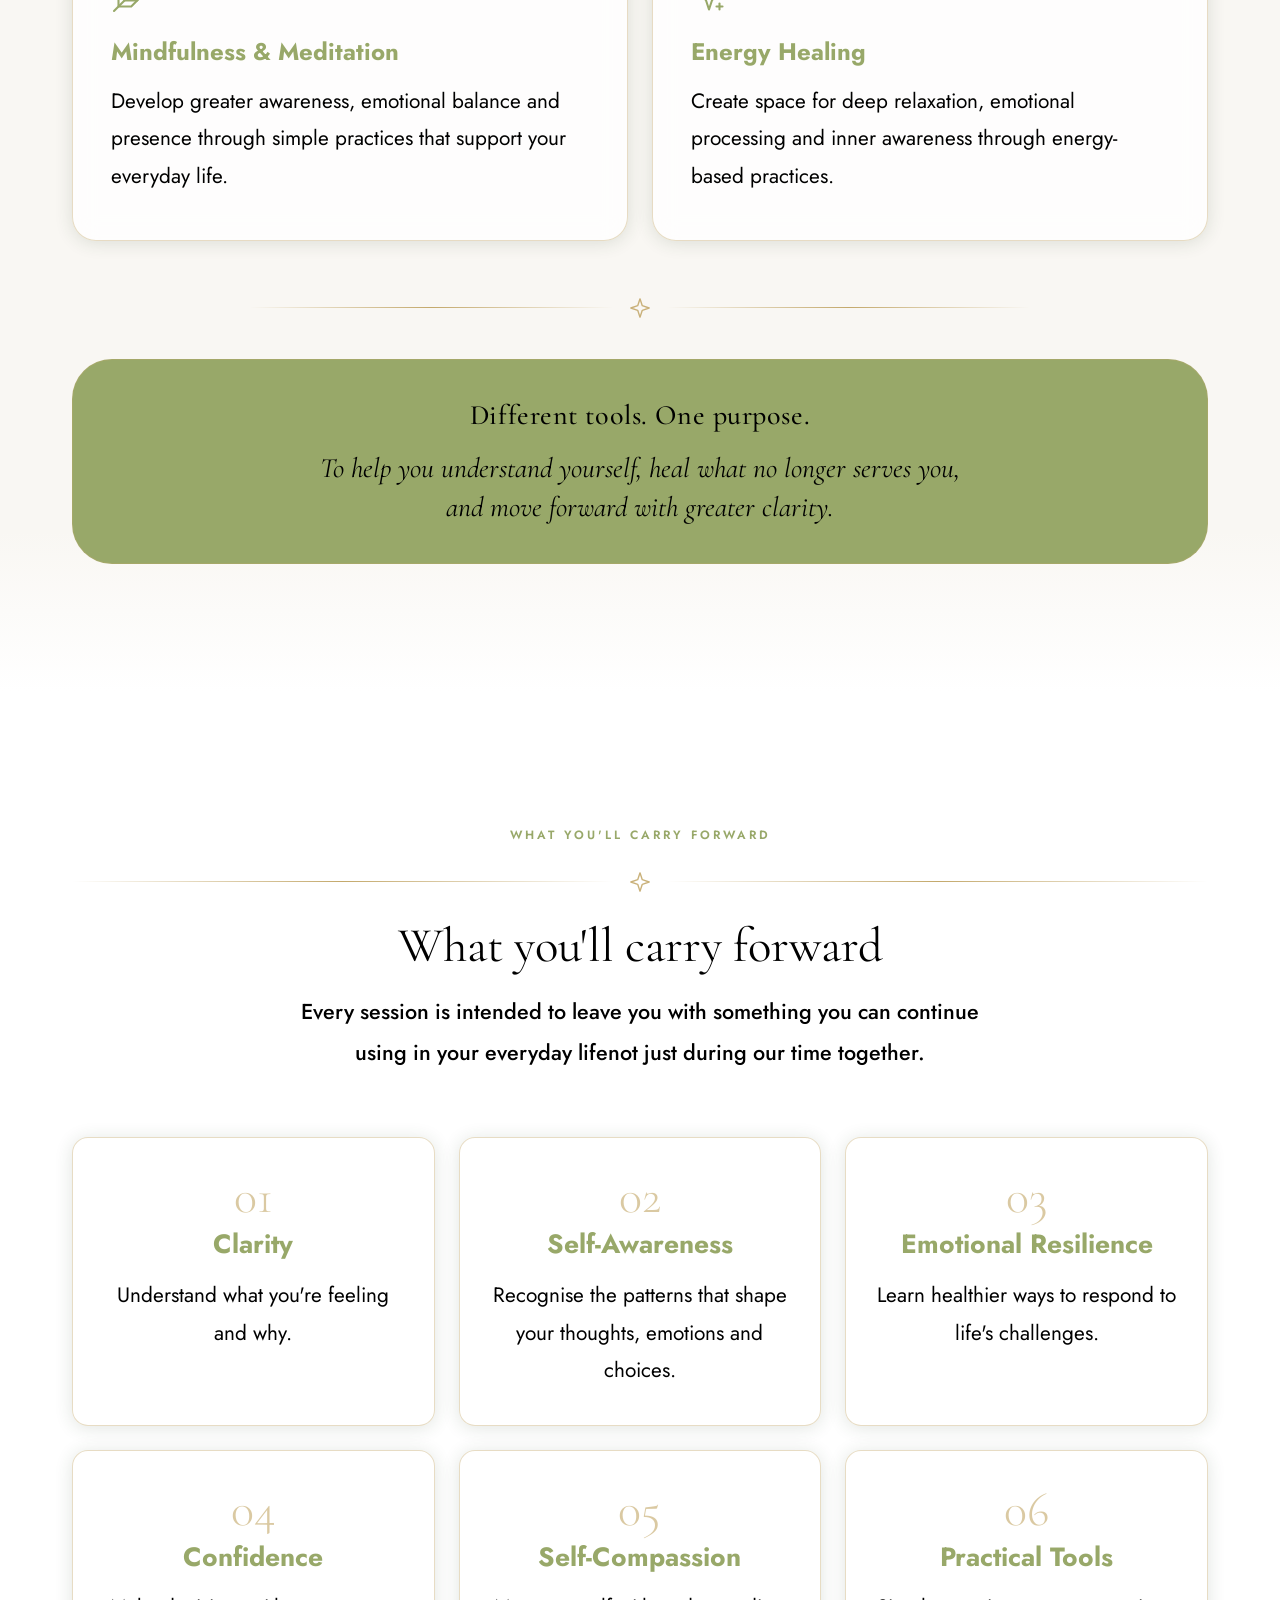
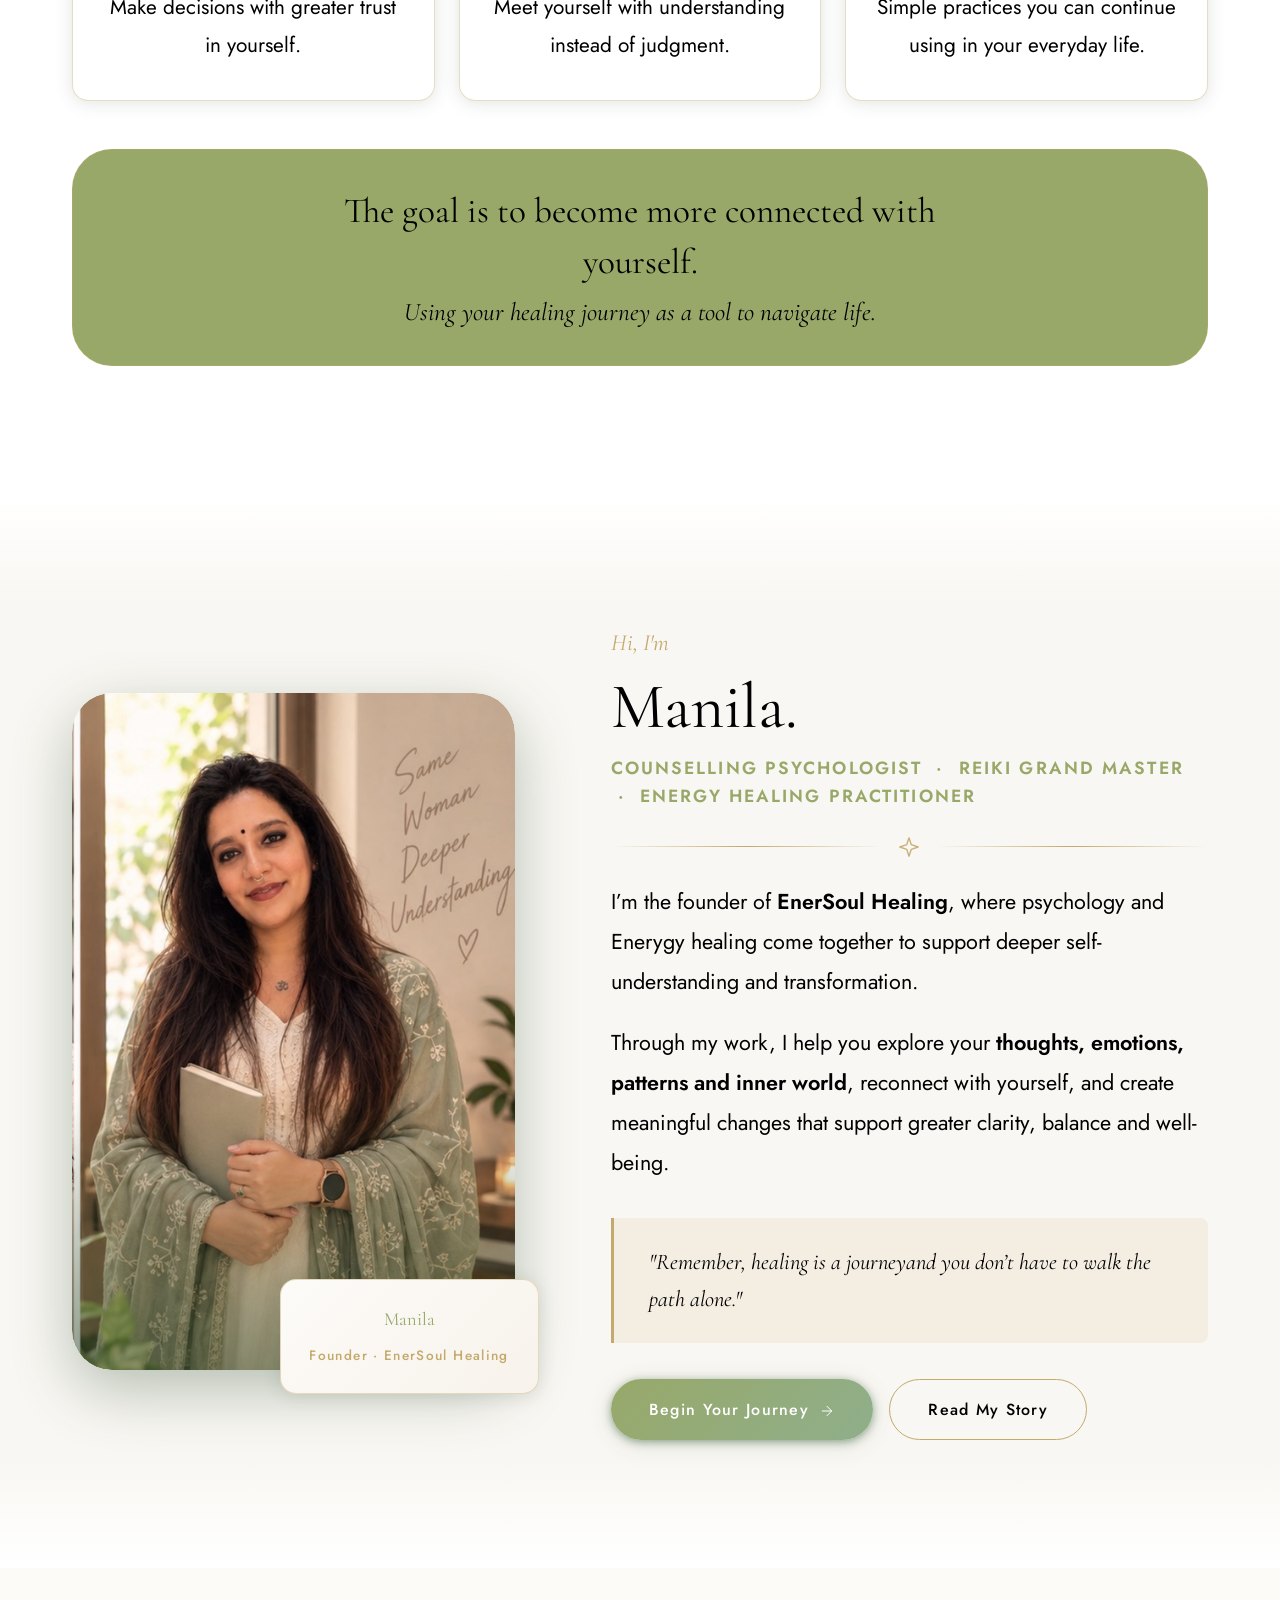
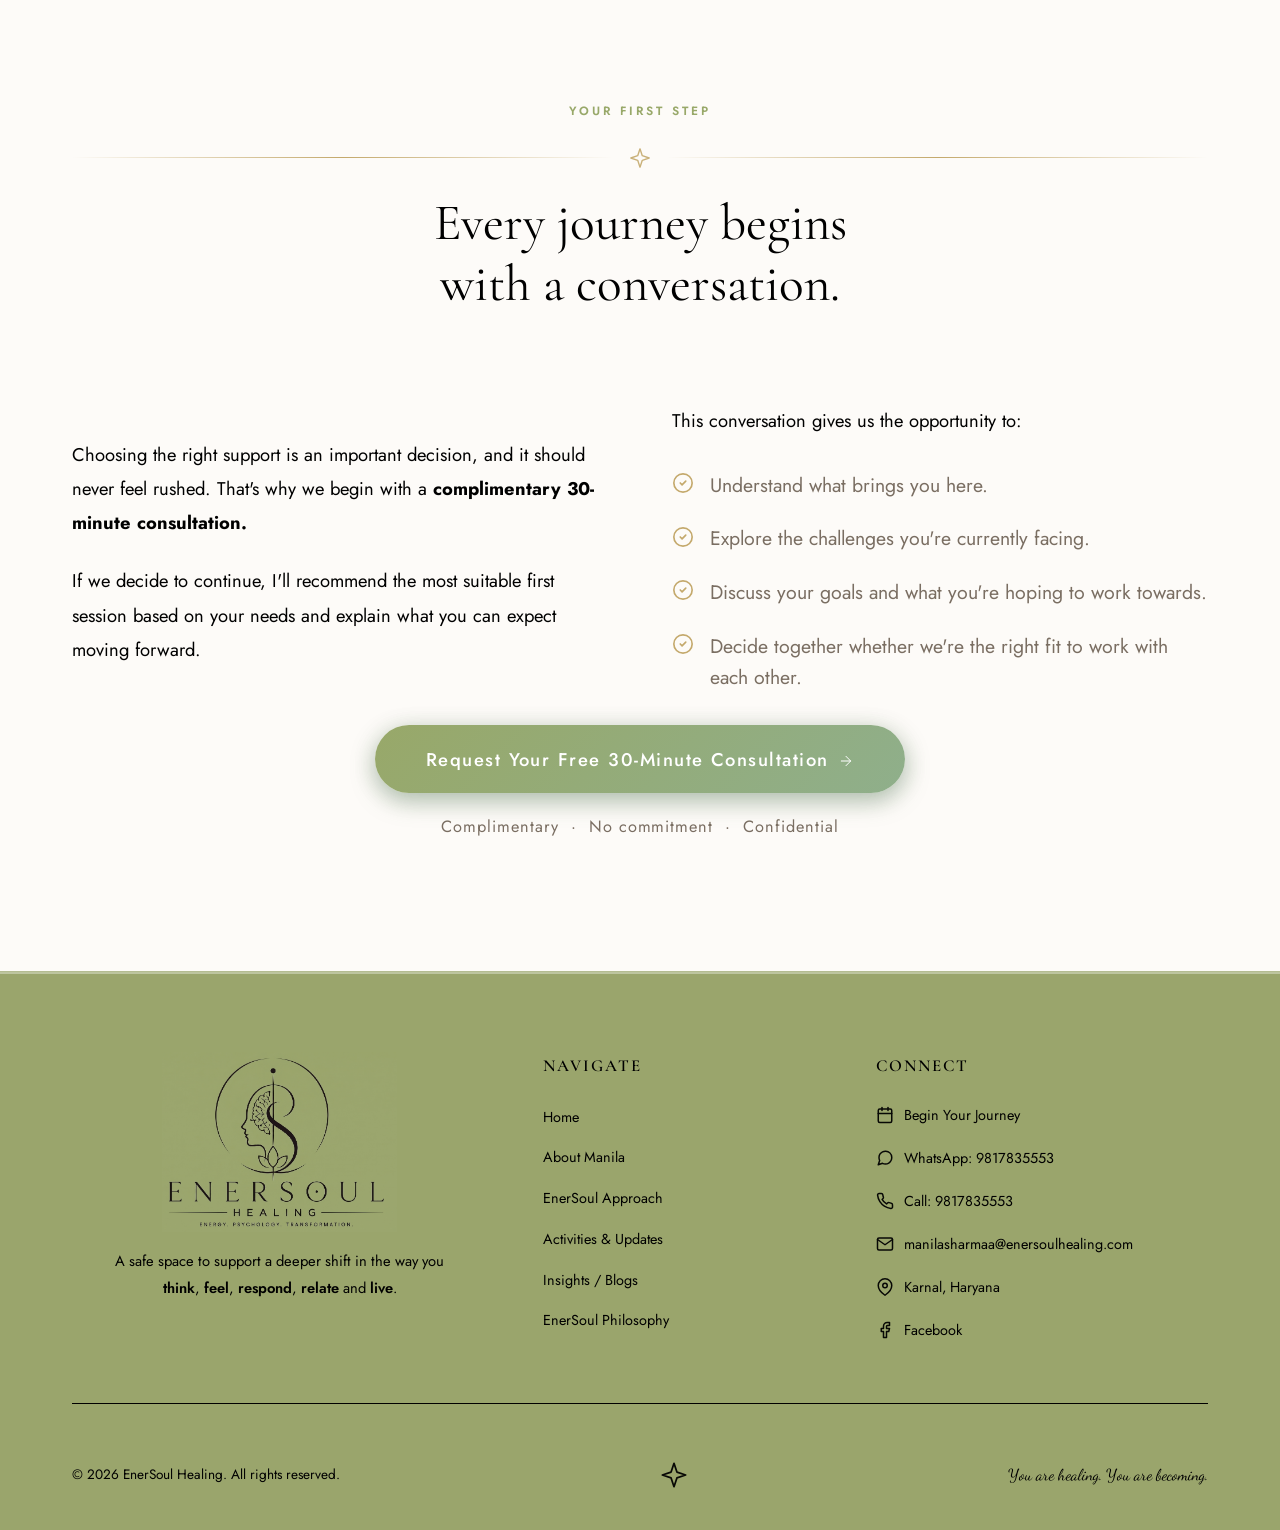
==== commit b4306a02: "feat: update site-wide favicon to use new PNG asset" ====
--- a/index.html
+++ b/index.html
@@ -13,9 +13,8 @@
     content="A holistic emotional wellness practice where psychology and energy healing come together for deeper self-understanding and transformation." />
   <title>EnerSoul Healing Understanding is where healing begins.</title>
 
-  <!-- Favicon  Minimalist star/diamond -->
-  <link rel="icon" type="image/svg+xml"
-    href="data:image/svg+xml,<svg xmlns='http://www.w3.org/2000/svg' viewBox='0 0 24 24' fill='none' stroke='%23C4A96C' stroke-width='1.5' stroke-linecap='round' stroke-linejoin='round'><path d='M12 2L14.5 9.5L22 12L14.5 14.5L12 22L9.5 14.5L2 12L9.5 9.5Z'/></svg>" />
+  <link rel="icon" type="image/png" href="assets/favicon.png" />
+</svg>" />
 
   <!-- Stylesheets -->
   <link rel="stylesheet" href="css/style.css" />
@@ -287,7 +286,7 @@
       <ul class="nav-links" role="list">
         <li><a href="index.html">Home</a></li>
         <li><a href="about.html">About</a></li>
-        <li><a href="index.html#section-approach">approach</a></li>
+        <li><a href="index.html#section-Approach">Approach</a></li>
         <li><a href="blog.html">Insights</a></li>
       </ul>
 
@@ -307,7 +306,7 @@
   <div class="mobile-menu" id="mobile-menu" role="dialog" aria-modal="true" aria-label="Mobile navigation">
     <a href="index.html">Home</a>
     <a href="about.html">About</a>
-    <a href="index.html#section-approach">approach</a>
+    <a href="index.html#section-Approach">Approach</a>
     <a href="blog.html">Insights</a>
     <a href="about.html#section-philosophy">Philosophy</a>
     <a href="updates.html" class="btn btn--gold" style="margin-top:1rem;">Activities</a>
@@ -582,9 +581,9 @@
   </section>
 
   <!-- ════════════════════════════════════════
-       APPROACH TIMELINE  SECTION 4
+       Approach TIMELINE  SECTION 4
   ════════════════════════════════════════ -->
-  <section id="section-approach" aria-label="My approach">
+  <section id="section-Approach" aria-label="My Approach">
 
     <!-- Radiating lines top-right (like logo energy lines) -->
     <!-- <svg class="section-decor section-decor--tr" width="200" height="200" viewBox="0 0 200 200" fill="none"
@@ -1157,7 +1156,7 @@
           <ul role="list">
             <li><a href="index.html">Home</a></li>
             <li><a href="about.html">About Manila</a></li>
-            <li><a href="index.html#section-approach">EnerSoul Approach</a></li>
+            <li><a href="index.html#section-Approach">EnerSoul Approach</a></li>
             <li><a href="updates.html">Activities &amp; Updates</a></li>
             <li><a href="blog.html">Insights / Blogs</a></li>
             <li><a href="about.html#section-philosophy">EnerSoul Philosophy</a></li>
--- a/css/style.css
+++ b/css/style.css
@@ -1135,9 +1135,9 @@
 }
 
 /* ════════════════════════════════════════
-   SECTION: APPROACH TIMELINE
+   SECTION: Approach TIMELINE
 ════════════════════════════════════════ */
-#section-approach {
+#section-Approach {
   padding: 6rem 0;
   background: #FFFFFF;
   position: relative;
@@ -1145,7 +1145,7 @@
 
 }
 
-#section-approach::before {
+#section-Approach::before {
   content: '';
   position: absolute;
   inset: 0;
@@ -1156,17 +1156,17 @@
   z-index: 0;
 }
 
-#section-approach>.container {
+#section-Approach>.container {
   position: relative;
   z-index: 1;
 }
 
-.approach-intro {
+.Approach-intro {
   text-align: center;
   margin-bottom: 5rem;
 }
 
-.approach-intro .start-label {
+.Approach-intro .start-label {
   display: inline-block;
   background: rgba(196, 169, 108, 0.27);
   border: 1px solid rgba(196, 169, 108, 0.54);
@@ -2343,7 +2343,7 @@
   /* ── Sections general ── */
   #section-reasons,
   #section-change,
-  #section-approach,
+  #section-Approach,
   #section-modalities,
   #section-outcomes,
   #section-about,
@@ -2620,7 +2620,7 @@
   /* ── Sections ── */
   #section-reasons,
   #section-change,
-  #section-approach,
+  #section-Approach,
   #section-modalities,
   #section-outcomes,
   #section-about,
